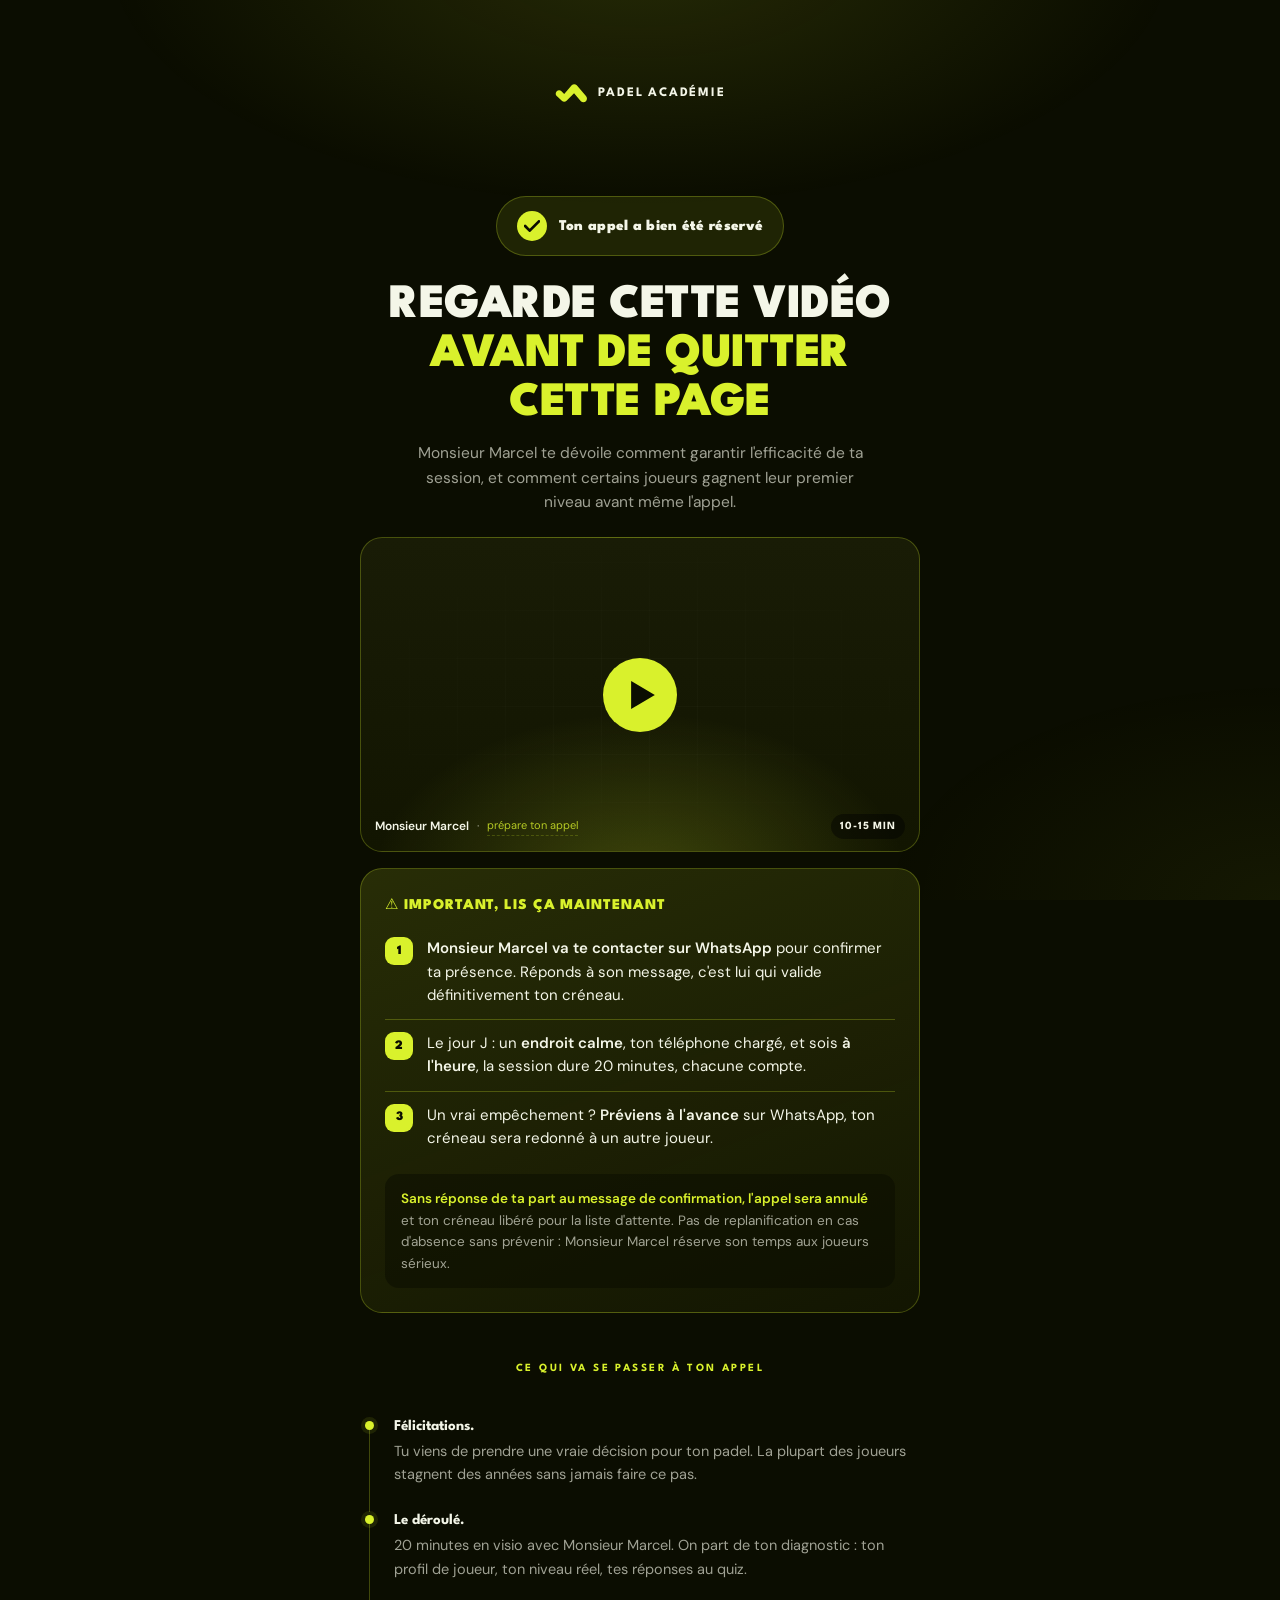
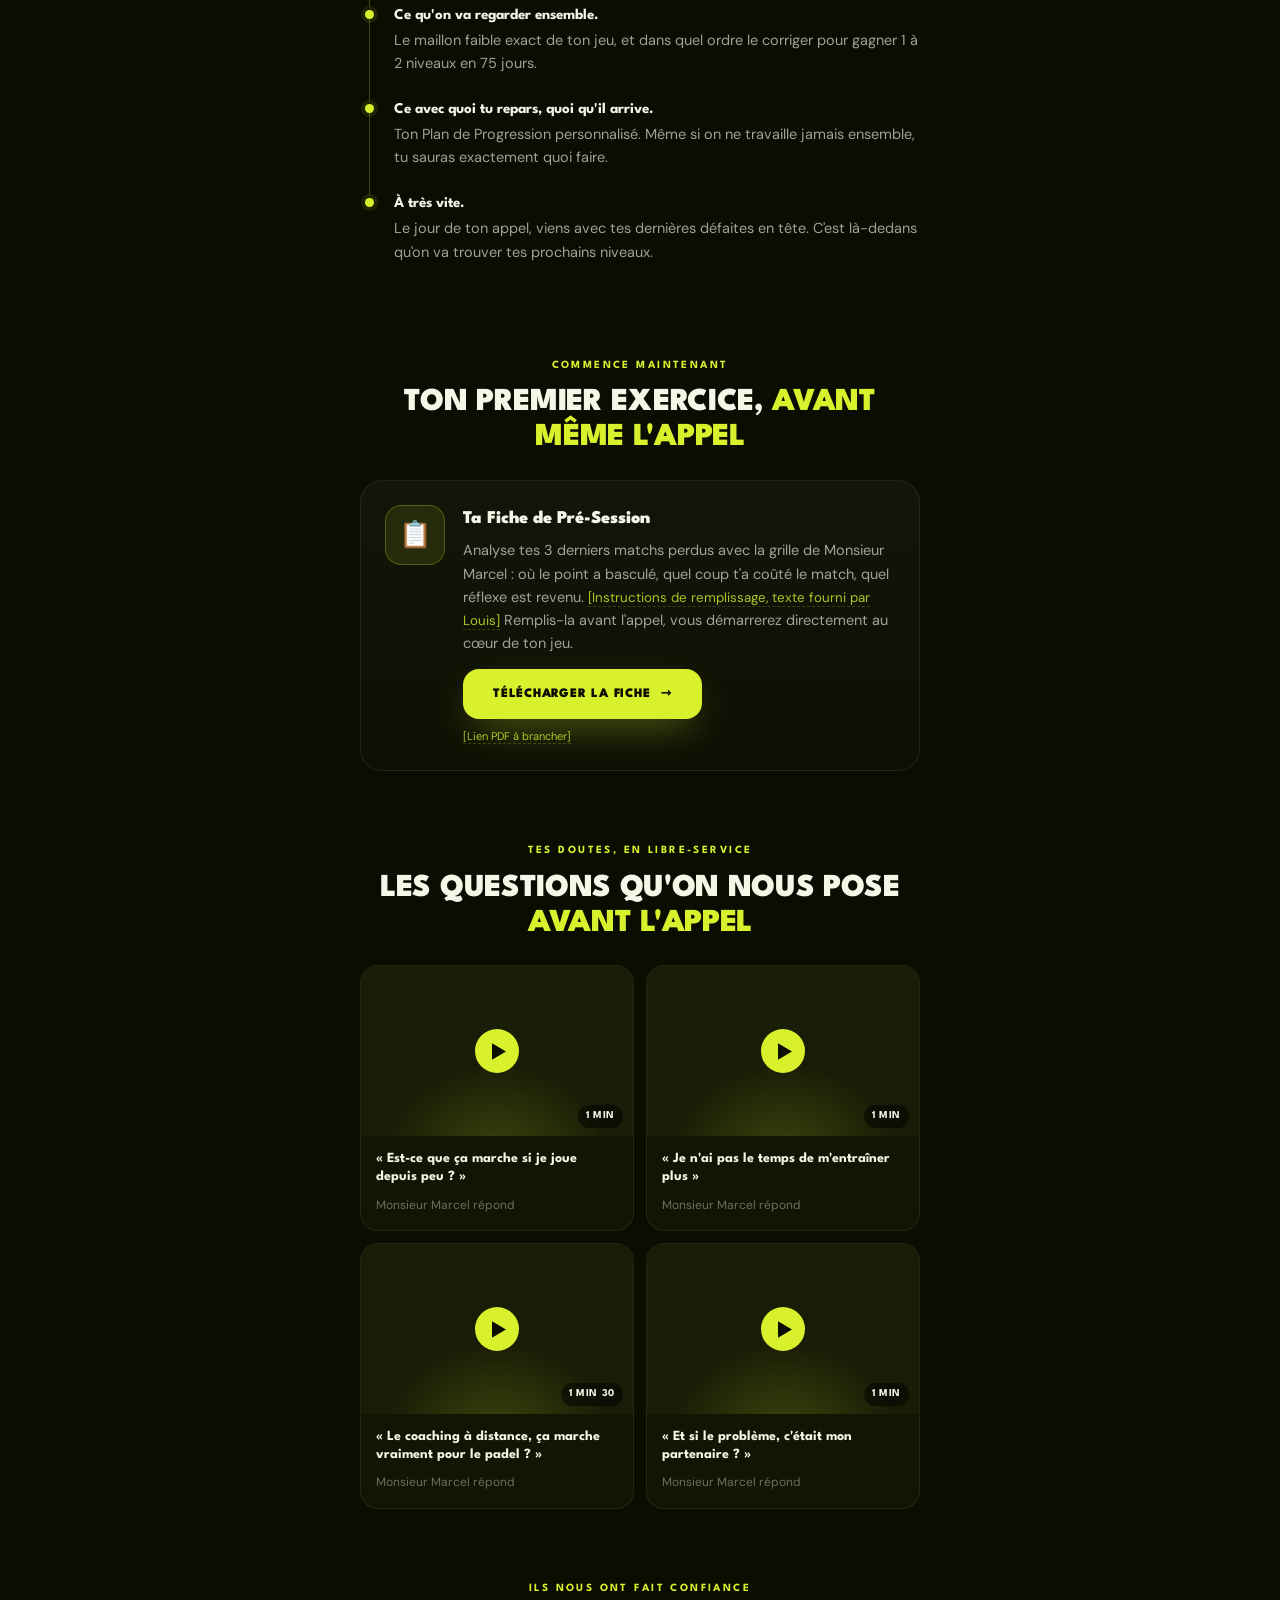
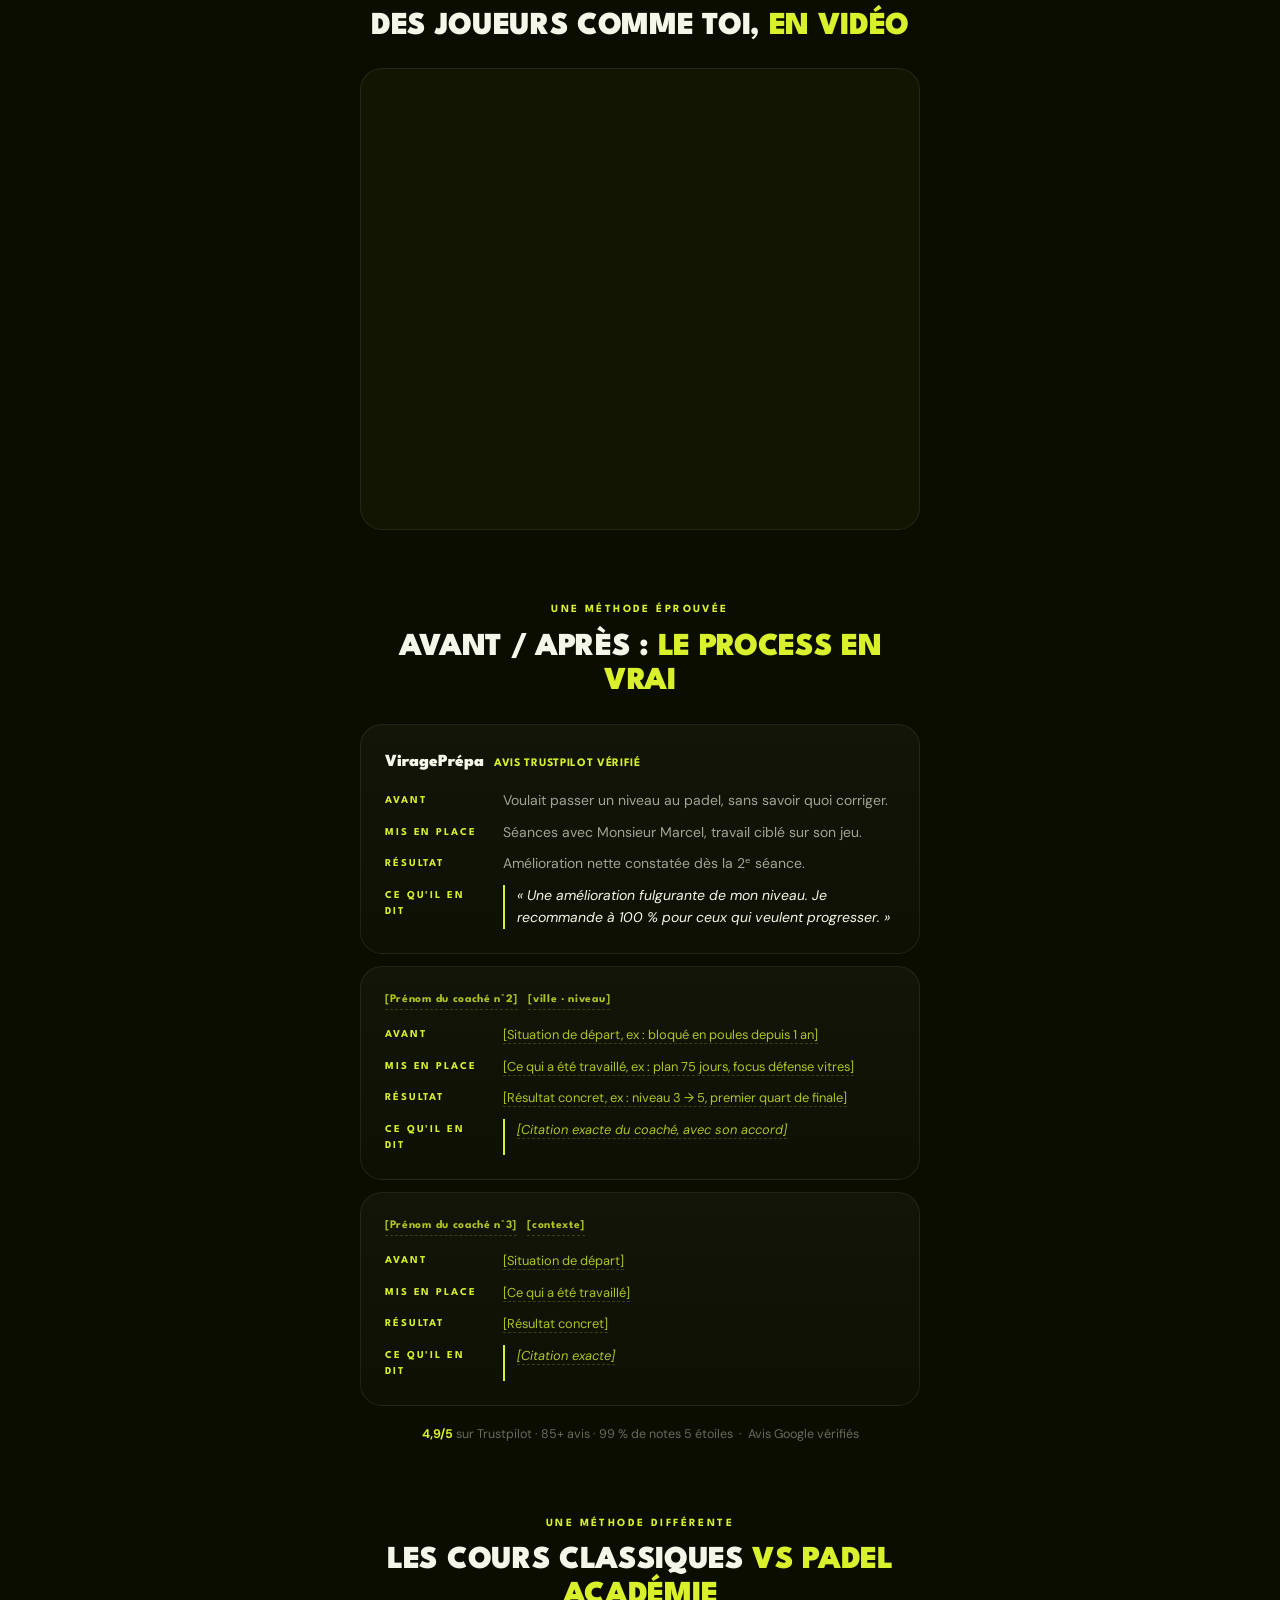
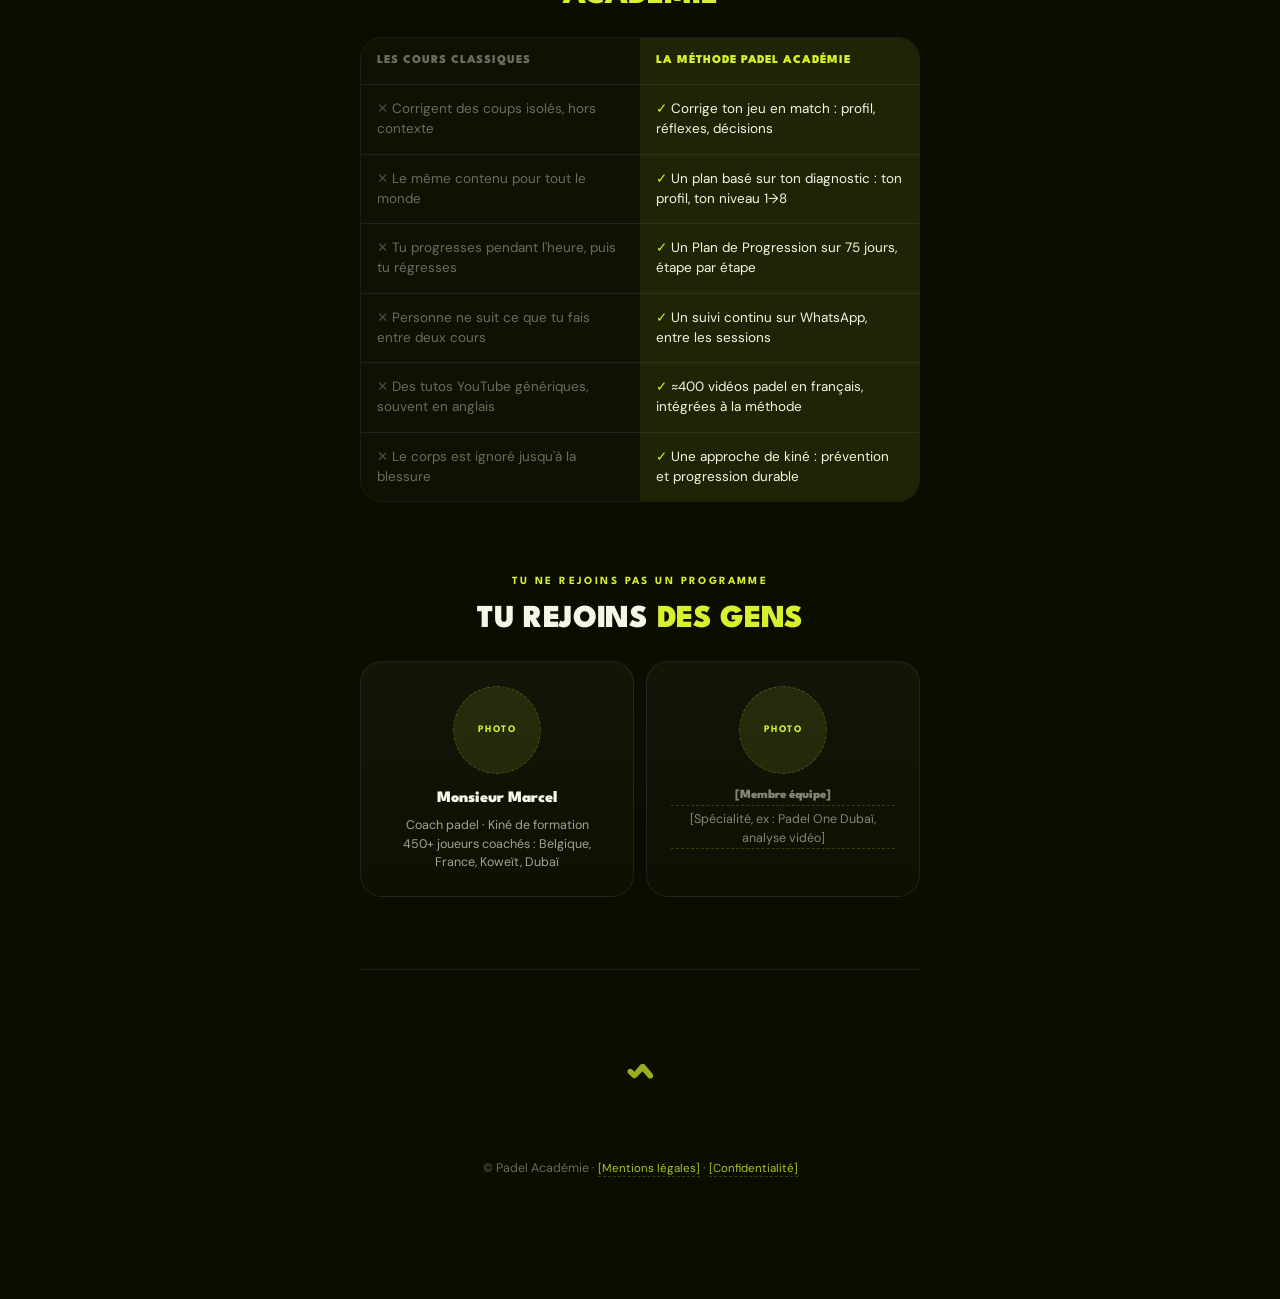
==== merci.html @ d1d7098a "feat(funnel): refonte design du quiz et de la page merci - assets/funnel.css : système de design par" ====
<!DOCTYPE html>
<!-- ⚠️ CHIFFRES À VÉRIFIER AVANT MISE EN LIGNE (retour Louis 29/07) :
     nombre d'avis · note Trustpilot · joueurs coachés (450+) · joueurs transformés (150) · abonnés (10 000) -->
<html lang="fr">
<head>
<meta charset="UTF-8">
<meta name="viewport" content="width=device-width, initial-scale=1.0, viewport-fit=cover">
<title>Ton appel est réservé : Padel Académie</title>
<meta name="robots" content="noindex">
<meta name="theme-color" content="#0B0D01">
<link rel="icon" type="image/png" href="/logo.png">
<link rel="preconnect" href="https://fonts.googleapis.com">
<link rel="preconnect" href="https://fonts.gstatic.com" crossorigin>
<link href="https://fonts.googleapis.com/css2?family=League+Spartan:wght@700;800;900&family=DM+Sans:wght@400;500;600&display=swap" rel="stylesheet">
<link rel="stylesheet" href="/assets/funnel.css">
</head>
<body>
<svg width="0" height="0" style="position:absolute" aria-hidden="true">
  <symbol id="bounce" viewBox="0 0 100 58"><path d="M8 38 C4 34 4 28 8 24 C12 20 18 20 22 24 L30 32 L52 6 C56 2 63 2 67 6 L94 38 C98 42 98 49 94 53 C90 57 83 57 79 53 L59 30 L37 52 C33 56 27 56 23 52 Z" fill="#D9F12C"/></symbol>
  <symbol id="play" viewBox="0 0 22 26"><path d="M0 0 L22 13 L0 26 Z" fill="#0B0D01"/></symbol>
  <symbol id="check" viewBox="0 0 34 26"><path d="M2 13 L12 23 L32 3" stroke="#0B0D01" stroke-width="6" stroke-linecap="round" stroke-linejoin="round" fill="none"/></symbol>
</svg>
<div class="wrap">

<div class="topbar" style="justify-content:center">
  <a class="logo" href="/"><svg><use href="#bounce"/></svg><span>Padel Académie</span></a>
</div>

<!-- ============ BLOC 1 · BADGE DE CONFIRMATION ============ -->
<div class="badge-conf up">
  <div class="rond"><svg width="16" height="12"><use href="#check"/></svg></div>
  <b>Ton appel a bien été réservé</b>
</div>

<!-- ============ BLOC 2 · INSTRUCTION DIRECTIVE ============ -->
<div class="instr up">
  <h1 class="display">Regarde cette vidéo <em>avant de quitter cette page</em></h1>
  <p>Monsieur Marcel te dévoile comment garantir l'efficacité de ta session, et comment certains joueurs gagnent leur premier niveau avant même l'appel.</p>
</div>

<!-- ============ BLOC 3 · VSL N°2 ============
     [Remplacer ce cadre par l'embed de la VSL n°2 (10-15 min).
      La vidéo pré-vend la TRANSFORMATION, jamais l'offre. Zéro prix, zéro module : c'est l'appel qui vend.] -->
<div class="video up" role="button" aria-label="Vidéo de préparation à l'appel">
  <div class="play"><svg width="24" height="28"><use href="#play"/></svg></div>
  <div class="cap"><b>Monsieur Marcel</b> · <span class="ph">prépare ton appel</span><span class="dur">10-15 MIN</span></div>
</div>

<!-- ============ BLOC 5 · CADRE DUR ============ -->
<div class="card lime important">
  <div class="itit">⚠️ Important, lis ça maintenant</div>
  <ol>
    <li><b>Monsieur Marcel va te contacter sur WhatsApp</b> pour confirmer ta présence. Réponds à son message, c'est lui qui valide définitivement ton créneau.</li>
    <li>Le jour J : un <b>endroit calme</b>, ton téléphone chargé, et sois <b>à l'heure</b>, la session dure 20 minutes, chacune compte.</li>
    <li>Un vrai empêchement ? <b>Préviens à l'avance</b> sur WhatsApp, ton créneau sera redonné à un autre joueur.</li>
  </ol>
  <div class="durete"><b>Sans réponse de ta part au message de confirmation, l'appel sera annulé</b> et ton créneau libéré pour la liste d'attente. Pas de replanification en cas d'absence sans prévenir : Monsieur Marcel réserve son temps aux joueurs sérieux.</div>
</div>

<!-- Variante texte de la vidéo, scannable pour les pressés -->
<section style="margin-top:40px">
  <div class="sec-head"><div class="eyebrow">Ce qui va se passer à ton appel</div></div>
  <ul class="timeline">
    <li><b>Félicitations.</b>Tu viens de prendre une vraie décision pour ton padel. La plupart des joueurs stagnent des années sans jamais faire ce pas.</li>
    <li><b>Le déroulé.</b>20 minutes en visio avec Monsieur Marcel. On part de ton diagnostic : ton profil de joueur, ton niveau réel, tes réponses au quiz.</li>
    <li><b>Ce qu'on va regarder ensemble.</b>Le maillon faible exact de ton jeu, et dans quel ordre le corriger pour gagner 1 à 2 niveaux en 75 jours.</li>
    <li><b>Ce avec quoi tu repars, quoi qu'il arrive.</b>Ton Plan de Progression personnalisé. Même si on ne travaille jamais ensemble, tu sauras exactement quoi faire.</li>
    <li><b>À très vite.</b>Le jour de ton appel, viens avec tes dernières défaites en tête. C'est là-dedans qu'on va trouver tes prochains niveaux.</li>
  </ul>
</section>

<!-- ============ BLOC 6a · L'EXERCICE ============ -->
<section>
  <div class="sec-head"><div class="eyebrow">Commence maintenant</div><h2 class="display">Ton premier exercice, <em>avant même l'appel</em></h2></div>
  <div class="card exo">
    <div class="picto">📋</div>
    <div>
      <b>Ta Fiche de Pré-Session</b>
      <p>Analyse tes 3 derniers matchs perdus avec la grille de Monsieur Marcel : où le point a basculé, quel coup t'a coûté le match, quel réflexe est revenu. <span class="ph">[Instructions de remplissage, texte fourni par Louis]</span> Remplis-la avant l'appel, vous démarrerez directement au cœur de ton jeu.</p>
      <a class="btn" style="min-height:50px;font-size:13px" href="#" onclick="return false">Télécharger la fiche <span class="arr">→</span></a>
      <div style="margin-top:8px;font-size:12px"><span class="ph">[Lien PDF à brancher]</span></div>
    </div>
  </div>
</section>

<!-- ============ BLOC 6b · FAQ VIDÉOS ============ -->
<section>
  <div class="sec-head"><div class="eyebrow">Tes doutes, en libre-service</div><h2 class="display">Les questions qu'on nous pose <em>avant l'appel</em></h2></div>
  <div class="faq">
    <!-- [Chaque carte = une vidéo de 60-90 s. Brancher les embeds une par une.] -->
    <div class="faqv"><div class="fv"><div class="mini"><svg width="14" height="17"><use href="#play"/></svg></div><span class="dur">1 MIN</span></div><div class="ft"><b>« Est-ce que ça marche si je joue depuis peu ? »</b><span>Monsieur Marcel répond</span></div></div>
    <div class="faqv"><div class="fv"><div class="mini"><svg width="14" height="17"><use href="#play"/></svg></div><span class="dur">1 MIN</span></div><div class="ft"><b>« Je n'ai pas le temps de m'entraîner plus »</b><span>Monsieur Marcel répond</span></div></div>
    <div class="faqv"><div class="fv"><div class="mini"><svg width="14" height="17"><use href="#play"/></svg></div><span class="dur">1 MIN 30</span></div><div class="ft"><b>« Le coaching à distance, ça marche vraiment pour le padel ? »</b><span>Monsieur Marcel répond</span></div></div>
    <div class="faqv"><div class="fv"><div class="mini"><svg width="14" height="17"><use href="#play"/></svg></div><span class="dur">1 MIN</span></div><div class="ft"><b>« Et si le problème, c'était mon partenaire ? »</b><span>Monsieur Marcel répond</span></div></div>
  </div>
</section>

<!-- ============ BLOC 4 · PREUVE ============ -->
<section>
  <div class="sec-head"><div class="eyebrow">Ils nous ont fait confiance</div><h2 class="display">Des joueurs comme toi, <em>en vidéo</em></h2></div>
  <!-- Widget Senja « Vidéos uniquement » à coller à la place de l'iframe pour un rendu propre. -->
  <div class="senja" style="margin-top:0"><iframe src="https://senja.io/p/padel/eNr041E?hideNavigation=on&embed=on" title="Témoignages vidéo Padel Académie" loading="lazy" allow="autoplay; fullscreen"></iframe></div>
</section>

<section>
  <div class="sec-head"><div class="eyebrow">Une méthode éprouvée</div><h2 class="display">Avant / après : <em>le process en vrai</em></h2></div>
  <div class="card cas">
    <div class="cnom">ViragePrépa <span>AVIS TRUSTPILOT VÉRIFIÉ</span></div>
    <dl>
      <dt>Avant</dt><dd>Voulait passer un niveau au padel, sans savoir quoi corriger.</dd>
      <dt>Mis en place</dt><dd>Séances avec Monsieur Marcel, travail ciblé sur son jeu.</dd>
      <dt>Résultat</dt><dd>Amélioration nette constatée dès la 2ᵉ séance.</dd>
      <dt>Ce qu'il en dit</dt><dd class="verb">« Une amélioration fulgurante de mon niveau. Je recommande à 100 % pour ceux qui veulent progresser. »</dd>
    </dl>
  </div>
  <!-- [Études de cas à compléter avec de VRAIS coachés (accord requis), résultat concret et vérifiable] -->
  <div class="card cas">
    <div class="cnom"><span class="ph">[Prénom du coaché n°2]</span> <span class="ph">[ville · niveau]</span></div>
    <dl>
      <dt>Avant</dt><dd><span class="ph">[Situation de départ, ex : bloqué en poules depuis 1 an]</span></dd>
      <dt>Mis en place</dt><dd><span class="ph">[Ce qui a été travaillé, ex : plan 75 jours, focus défense vitres]</span></dd>
      <dt>Résultat</dt><dd><span class="ph">[Résultat concret, ex : niveau 3 → 5, premier quart de finale]</span></dd>
      <dt>Ce qu'il en dit</dt><dd class="verb"><span class="ph">[Citation exacte du coaché, avec son accord]</span></dd>
    </dl>
  </div>
  <div class="card cas">
    <div class="cnom"><span class="ph">[Prénom du coaché n°3]</span> <span class="ph">[contexte]</span></div>
    <dl>
      <dt>Avant</dt><dd><span class="ph">[Situation de départ]</span></dd>
      <dt>Mis en place</dt><dd><span class="ph">[Ce qui a été travaillé]</span></dd>
      <dt>Résultat</dt><dd><span class="ph">[Résultat concret]</span></dd>
      <dt>Ce qu'il en dit</dt><dd class="verb"><span class="ph">[Citation exacte]</span></dd>
    </dl>
  </div>
  <div class="note-globale" style="margin-top:18px"><b>4,9/5</b> sur Trustpilot · 85+ avis · 99 % de notes 5 étoiles &nbsp;·&nbsp; Avis Google vérifiés</div>
</section>

<section>
  <div class="sec-head"><div class="eyebrow">Une méthode différente</div><h2 class="display">Les cours classiques <em>vs Padel Académie</em></h2></div>
  <div class="comp">
    <div class="ligne tete"><div class="a">Les cours classiques</div><div class="b">La méthode Padel Académie</div></div>
    <div class="ligne"><div class="a">Corrigent des coups isolés, hors contexte</div><div class="b">Corrige ton jeu en match : profil, réflexes, décisions</div></div>
    <div class="ligne"><div class="a">Le même contenu pour tout le monde</div><div class="b">Un plan basé sur ton diagnostic : ton profil, ton niveau 1→8</div></div>
    <div class="ligne"><div class="a">Tu progresses pendant l'heure, puis tu régresses</div><div class="b">Un Plan de Progression sur 75 jours, étape par étape</div></div>
    <div class="ligne"><div class="a">Personne ne suit ce que tu fais entre deux cours</div><div class="b">Un suivi continu sur WhatsApp, entre les sessions</div></div>
    <div class="ligne"><div class="a">Des tutos YouTube génériques, souvent en anglais</div><div class="b">≈400 vidéos padel en français, intégrées à la méthode</div></div>
    <div class="ligne"><div class="a">Le corps est ignoré jusqu'à la blessure</div><div class="b">Une approche de kiné : prévention et progression durable</div></div>
  </div>
</section>

<section>
  <div class="sec-head"><div class="eyebrow">Tu ne rejoins pas un programme</div><h2 class="display">Tu rejoins <em>des gens</em></h2></div>
  <div class="equipe">
    <div class="card membre"><div class="photo"><div class="slot">Photo</div></div><b>Monsieur Marcel</b><span>Coach padel · Kiné de formation<br>450+ joueurs coachés : Belgique, France, Koweït, Dubaï</span></div>
    <div class="card membre"><div class="photo"><div class="slot">Photo</div></div><b><span class="ph">[Membre équipe]</span></b><span><span class="ph">[Spécialité, ex : Padel One Dubaï, analyse vidéo]</span></span></div>
  </div>
</section>

<footer>
  <svg style="width:28px;opacity:.7"><use href="#bounce"/></svg>
  <div>© Padel Académie · <span class="ph">[Mentions légales]</span> · <span class="ph">[Confidentialité]</span></div>
</footer>

</div>
<script>if(window.fbq)fbq('track','Schedule',{content_name:'appel-plan-progression'});</script>
</body>
</html>
---- assets/funnel.css ----
/* Padel Académie · funnel v7 · design system partagé (index + merci) */
:root{
  --ink:#0B0D01;--s1:#121501;--s2:#191C06;--s3:#23270B;
  --lime:#D9F12C;--lime2:#AFF12C;--lime-soft:rgba(217,241,44,.10);--lime-line:rgba(217,241,44,.26);
  --txt:#F4F6E8;--muted:rgba(244,246,232,.64);--faint:rgba(244,246,232,.40);--line:rgba(255,255,255,.08);
  --danger:#FF8A8A;
  --display:'League Spartan',system-ui,sans-serif;--body:'DM Sans',system-ui,sans-serif;
  --r:22px;--r-sm:14px;--wrap:600px;--gutter:20px;
  --shadow-lime:0 14px 40px -12px rgba(217,241,44,.45);
}
*{margin:0;padding:0;box-sizing:border-box}
html{scroll-behavior:smooth;-webkit-text-size-adjust:100%}
body{background:var(--ink);color:var(--txt);font-family:var(--body);font-size:16px;line-height:1.6;min-height:100vh;overflow-x:hidden;-webkit-font-smoothing:antialiased}
body::before{content:'';position:fixed;inset:0;z-index:0;pointer-events:none;
  background:radial-gradient(60% 40% at 50% -5%,rgba(217,241,44,.13) 0%,transparent 70%),
             radial-gradient(45% 35% at 100% 100%,rgba(217,241,44,.05) 0%,transparent 70%)}
img,svg{display:block;max-width:100%}
button{font:inherit;color:inherit;background:none;border:0;cursor:pointer}
a{color:inherit}
b,strong{font-weight:600}
.wrap{position:relative;z-index:1;max-width:var(--wrap);margin:0 auto;padding:0 var(--gutter) 120px}
.hidden{display:none!important}

/* ---------- typographie ---------- */
.display{font-family:var(--display);font-weight:900;text-transform:uppercase;line-height:1.02;letter-spacing:-.01em}
.display em{font-style:normal;color:var(--lime)}
h1.display{font-size:clamp(30px,8vw,48px)}
h2.display{font-size:clamp(24px,6vw,32px);line-height:1.08}
.eyebrow{display:inline-flex;align-items:center;gap:8px;font-family:var(--display);font-weight:700;font-size:11px;letter-spacing:.22em;text-transform:uppercase;color:var(--lime)}
.eyebrow::before{content:'';width:18px;height:2px;background:var(--lime);border-radius:2px}
.lead{color:var(--muted);font-size:17px;line-height:1.6}
.lead b{color:var(--txt)}
.center{text-align:center}
.center .eyebrow::before{display:none}

/* ---------- barre haute ---------- */
.topbar{display:flex;align-items:center;justify-content:space-between;padding:18px 0 6px}
.logo{display:inline-flex;align-items:center;gap:10px;text-decoration:none}
.logo svg{width:34px;height:auto}
.logo span{font-family:var(--display);font-weight:700;font-size:13px;letter-spacing:.14em;text-transform:uppercase}
.trust{display:inline-flex;align-items:center;gap:7px;padding:7px 12px;border:1px solid var(--line);border-radius:999px;font-size:12.5px;color:var(--muted);background:rgba(255,255,255,.03)}
.trust b{color:var(--txt);font-weight:600}
.trust .star{color:var(--lime);font-size:13px}

/* ---------- boutons ---------- */
.btn{display:inline-flex;align-items:center;justify-content:center;gap:10px;min-height:58px;padding:0 30px;border-radius:16px;
  background:var(--lime);color:var(--ink);font-family:var(--display);font-weight:900;font-size:15px;letter-spacing:.06em;text-transform:uppercase;
  text-decoration:none;transition:transform .18s,box-shadow .18s,background .18s;box-shadow:var(--shadow-lime);will-change:transform}
.btn:hover{transform:translateY(-2px);background:var(--lime2)}
.btn:active{transform:scale(.985)}
.btn:disabled{opacity:.55;pointer-events:none}
.btn.full{width:100%}
.btn.ghost{background:transparent;color:var(--txt);border:1px solid rgba(255,255,255,.16);box-shadow:none}
.btn.ghost:hover{border-color:var(--lime-line);background:rgba(255,255,255,.03)}
.btn .arr{transition:transform .18s}
.btn:hover .arr{transform:translateX(3px)}
.micro{margin-top:12px;font-size:12.5px;color:var(--faint);display:flex;justify-content:center;gap:14px;flex-wrap:wrap}
.micro span{display:inline-flex;align-items:center;gap:5px}
.micro span::before{content:'';width:4px;height:4px;border-radius:50%;background:var(--lime);opacity:.8}

/* ---------- cartes & sections ---------- */
.card{background:linear-gradient(180deg,rgba(255,255,255,.035),rgba(255,255,255,.015));border:1px solid var(--line);border-radius:var(--r);padding:24px}
.card.lime{background:linear-gradient(160deg,rgba(217,241,44,.14),rgba(217,241,44,.04));border-color:var(--lime-line)}
section{margin-top:64px}
.sec-head{text-align:center;margin-bottom:24px}
.sec-head .eyebrow{margin-bottom:12px}
.sec-head .eyebrow::before{display:none}
.sec-head p{color:var(--muted);margin-top:10px;font-size:15px}

/* ---------- média (vidéo) ---------- */
.video{position:relative;aspect-ratio:16/9;border-radius:var(--r);overflow:hidden;border:1px solid var(--lime-line);cursor:pointer;
  background:radial-gradient(80% 90% at 50% 110%,rgba(217,241,44,.22),transparent 60%),linear-gradient(180deg,var(--s2),var(--s1))}
.video::after{content:'';position:absolute;inset:0;background:repeating-linear-gradient(90deg,rgba(255,255,255,.025) 0 1px,transparent 1px 48px),repeating-linear-gradient(0deg,rgba(255,255,255,.025) 0 1px,transparent 1px 48px);pointer-events:none;mask-image:radial-gradient(60% 60% at 50% 50%,#000,transparent)}
.video .play{position:absolute;left:50%;top:50%;transform:translate(-50%,-50%);width:74px;height:74px;border-radius:50%;background:var(--lime);display:flex;align-items:center;justify-content:center;box-shadow:0 0 0 0 rgba(217,241,44,.45);animation:pulse 2.2s ease-out infinite;z-index:1}
.video .play svg{margin-left:5px}
.video:hover .play{background:var(--lime2)}
@keyframes pulse{0%{box-shadow:0 0 0 0 rgba(217,241,44,.45)}100%{box-shadow:0 0 0 22px rgba(217,241,44,0)}}
.video .cap{position:absolute;left:14px;right:14px;bottom:12px;display:flex;align-items:center;gap:8px;font-size:12px;color:var(--muted);z-index:1}
.video .cap b{color:var(--txt);font-weight:600}
.video .dur{margin-left:auto;padding:4px 9px;border-radius:999px;background:rgba(0,0,0,.45);font-family:var(--display);font-weight:700;font-size:11px;letter-spacing:.08em;color:var(--txt)}

/* ---------- placeholders (contenus à fournir) ---------- */
.ph{color:var(--lime);opacity:.8;border-bottom:1px dashed var(--lime-line);font-size:.92em}
.slot{border:1px dashed var(--lime-line);background:var(--lime-soft);color:var(--lime);font-family:var(--display);font-weight:700;font-size:10px;letter-spacing:.14em;text-transform:uppercase;display:flex;align-items:center;justify-content:center;text-align:center;line-height:1.4;padding:8px}

/* ---------- preuve ---------- */
.avatars{display:flex;align-items:center;justify-content:center;gap:12px;margin-top:22px}
.avatars .stack{display:flex}
.avatars .stack i{width:34px;height:34px;border-radius:50%;border:2px solid var(--ink);margin-left:-9px;background:linear-gradient(135deg,var(--s3),var(--s2));display:flex;align-items:center;justify-content:center;color:var(--lime);font-style:normal}
.avatars .stack i svg{width:16px;height:16px}
.avatars .stack i:first-child{margin-left:0}
.avatars p{font-size:13px;color:var(--muted)}
.avatars p b{color:var(--txt);font-weight:600}
.chips{display:flex;flex-wrap:wrap;justify-content:center;gap:8px}
.chip{display:inline-flex;align-items:center;gap:7px;padding:9px 14px;border-radius:999px;border:1px solid var(--line);background:rgba(255,255,255,.03);font-size:13.5px;color:var(--txt)}
.chip::before{content:'✓';color:var(--lime);font-weight:900;font-size:12px}
.chip.link{text-decoration:none;font-family:var(--display);font-weight:700;letter-spacing:.04em;font-size:12.5px;transition:border-color .18s}
.chip.link::before{content:'★';font-size:12px}
.chip.link:hover{border-color:var(--lime-line)}

/* ---------- barre CTA collante (mobile) ---------- */
.sticky{position:fixed;left:0;right:0;bottom:0;z-index:50;padding:12px var(--gutter) calc(12px + env(safe-area-inset-bottom));
  background:linear-gradient(180deg,rgba(11,13,1,0),rgba(11,13,1,.92) 30%);transform:translateY(110%);transition:transform .3s}
.sticky.on{transform:none}
.sticky .btn{width:100%;min-height:54px;font-size:14px}
@media(min-width:700px){.sticky{display:none}}

/* ---------- footer ---------- */
footer{margin-top:72px;padding-top:26px;border-top:1px solid var(--line);display:flex;flex-direction:column;align-items:center;gap:12px;text-align:center;color:var(--faint);font-size:12.5px}
footer a{color:var(--faint)}

/* ---------- animations ---------- */
@keyframes up{from{opacity:0;transform:translateY(14px)}to{opacity:1;transform:none}}
.up{animation:up .5s cubic-bezier(.2,.7,.2,1) both}
@media(prefers-reduced-motion:reduce){*{animation:none!important;transition:none!important}}

/* =========================================================
   QUIZ
   ========================================================= */
.qhead{display:flex;align-items:center;justify-content:space-between;gap:12px;padding:18px 0 22px;position:sticky;top:0;z-index:5;background:linear-gradient(180deg,var(--ink) 75%,rgba(11,13,1,0))}
.qback{width:40px;height:40px;border-radius:12px;border:1px solid var(--line);display:flex;align-items:center;justify-content:center;color:var(--muted);transition:border-color .18s,color .18s}
.qback:hover{border-color:var(--lime-line);color:var(--txt)}
.qback:disabled{opacity:.25;pointer-events:none}
.qprog{flex:1}
.qprog .meta{display:flex;justify-content:space-between;align-items:baseline;margin-bottom:8px}
.qprog .lbl{font-family:var(--display);font-weight:700;font-size:11px;letter-spacing:.18em;text-transform:uppercase;color:var(--muted)}
.qprog .num{font-family:var(--display);font-weight:900;font-size:12px;color:var(--lime)}
.qprog .bar{height:4px;background:rgba(255,255,255,.08);border-radius:4px;overflow:hidden}
.qprog .fill{height:100%;background:linear-gradient(90deg,var(--lime2),var(--lime));border-radius:4px;transition:width .45s cubic-bezier(.4,0,.2,1)}
.qcard{animation:up .38s cubic-bezier(.2,.7,.2,1) both}
.sdiv{display:flex;align-items:center;gap:12px;margin:6px 0 20px}
.sdiv span{font-family:var(--display);font-weight:700;font-size:10.5px;color:var(--lime);letter-spacing:.22em;text-transform:uppercase;white-space:nowrap}
.sdiv::before,.sdiv::after{content:'';flex:1;height:1px;background:var(--lime-line)}
.qcat{display:inline-block;font-family:var(--display);font-weight:700;font-size:10.5px;color:var(--lime);letter-spacing:.2em;text-transform:uppercase;padding:6px 12px;border:1px solid var(--lime-line);border-radius:999px;margin-bottom:18px;background:var(--lime-soft)}
.qtxt{font-family:var(--display);font-weight:700;font-size:clamp(22px,5.6vw,27px);line-height:1.22;margin-bottom:22px;letter-spacing:-.005em}
.opts{display:flex;flex-direction:column;gap:10px}
.opt{display:flex;align-items:center;gap:14px;padding:16px 18px;min-height:64px;background:var(--s1);border:1px solid var(--line);border-radius:16px;cursor:pointer;transition:border-color .16s,background .16s,transform .16s;text-align:left;width:100%;position:relative}
.opt:hover{border-color:var(--lime-line);background:var(--s2)}
.opt:active{transform:scale(.99)}
.opt.sel{border-color:var(--lime);background:var(--s2);box-shadow:0 0 0 1px var(--lime) inset}
.opt .ol{width:32px;height:32px;flex-shrink:0;border:1px solid rgba(255,255,255,.14);border-radius:10px;display:flex;align-items:center;justify-content:center;font-family:var(--display);font-weight:700;font-size:12px;color:var(--muted);transition:all .16s}
.opt.sel .ol{background:var(--lime);border-color:var(--lime);color:var(--ink)}
.opt .otxt{font-size:15.5px;line-height:1.45}
.opt.solo{justify-content:center;background:var(--lime);color:var(--ink);border-color:var(--lime);font-family:var(--display);font-weight:900;text-transform:uppercase;letter-spacing:.06em;font-size:15px;min-height:60px;box-shadow:var(--shadow-lime)}
.opt.solo .otxt{font-size:inherit;text-align:center}
.opt.solo:hover{background:var(--lime2)}
.btnn{margin-top:22px;opacity:0;visibility:hidden;pointer-events:none;transform:translateY(6px);transition:opacity .25s,transform .25s,visibility 0s .25s}
.btnn.vis{opacity:1;visibility:visible;pointer-events:all;transform:none;transition:opacity .25s,transform .25s}
/* déclaration */
.stmt{padding:28px 26px;border-radius:var(--r);background:linear-gradient(160deg,rgba(217,241,44,.12),rgba(217,241,44,.03));border:1px solid var(--lime-line);margin-bottom:14px}
.stmt p{font-family:var(--display);font-weight:800;font-size:clamp(22px,5.8vw,28px);line-height:1.18;letter-spacing:-.005em}
.stmt .sub{font-family:var(--body);font-weight:400;font-size:15.5px;color:var(--muted);margin-top:14px;line-height:1.6}
.stmt .sub b{color:var(--txt)}
/* échelle */
.ech{display:flex;flex-direction:column;gap:12px}
.ech-item{background:var(--s1);border:1px solid var(--line);border-radius:16px;padding:16px 16px 14px}
.ech-item.ok{border-color:var(--lime-line)}
.ech-item p{font-size:15px;line-height:1.45;margin-bottom:12px}
.ech-notes{display:grid;grid-template-columns:repeat(5,1fr);gap:6px}
.note{height:44px;background:rgba(255,255,255,.04);border:1px solid var(--line);border-radius:11px;font-family:var(--display);font-weight:700;font-size:15px;color:var(--muted);transition:all .14s}
.note:hover{border-color:var(--lime-line);color:var(--txt)}
.note.choisi{background:var(--lime);color:var(--ink);border-color:var(--lime)}
.ech-legende{display:flex;justify-content:space-between;font-size:11.5px;color:var(--faint);margin:-8px 2px 14px;text-transform:uppercase;letter-spacing:.08em;font-family:var(--display);font-weight:700}
/* preuves dans le quiz */
.preuve{background:var(--s1);border:1px solid var(--line);border-radius:16px;padding:16px 18px;margin-top:10px}
.preuve .stars{color:var(--lime);font-size:13px;letter-spacing:2px;margin-bottom:6px}
.preuve p{font-size:14.5px;color:var(--txt);line-height:1.55}
.preuve .pa{font-size:12px;color:var(--faint);margin-top:8px}

/* =========================================================
   OPTIN & CONFIRMATION
   ========================================================= */
.optin{max-width:460px;margin:0 auto;padding-top:20px}
.optin .qcat{display:inline-block}
.optin h2{margin:6px 0 10px}
.optin .lead{font-size:15.5px;margin-bottom:26px}
.field{margin-bottom:12px}
.field label{display:block;font-family:var(--display);font-weight:700;font-size:10.5px;letter-spacing:.2em;text-transform:uppercase;color:var(--muted);margin-bottom:7px}
.field .in{position:relative}
.field .in svg{position:absolute;left:16px;top:50%;transform:translateY(-50%);color:var(--faint)}
.field input{width:100%;height:56px;background:var(--s1);border:1px solid var(--line);border-radius:14px;padding:0 16px 0 46px;color:var(--txt);font-family:var(--body);font-size:16px;transition:border-color .16s,background .16s}
.field input::placeholder{color:var(--faint)}
.field input:focus{outline:none;border-color:var(--lime);background:var(--s2)}
.field input:focus + svg,.field .in:focus-within svg{color:var(--lime)}
.consent{display:flex;gap:11px;align-items:flex-start;font-size:12.5px;color:var(--muted);line-height:1.5;margin:16px 0 18px;cursor:pointer}
.consent input{margin-top:2px;accent-color:var(--lime);width:18px;height:18px;flex-shrink:0}
.oerr{display:none;color:var(--danger);font-size:13.5px;margin-bottom:12px;text-align:center}
.lock{display:flex;align-items:center;justify-content:center;gap:7px;margin-top:14px;font-size:12px;color:var(--faint)}
.confirm{max-width:460px;margin:0 auto;text-align:center;padding-top:28px}
.confirm .ok{width:84px;height:84px;border-radius:50%;background:var(--lime);margin:0 auto 22px;display:flex;align-items:center;justify-content:center;box-shadow:var(--shadow-lime);animation:pop .5s cubic-bezier(.2,.8,.2,1.2) both}
@keyframes pop{from{transform:scale(.6);opacity:0}to{transform:scale(1);opacity:1}}
.confirm .lead{margin-top:12px}
.next{margin-top:26px;text-align:left}
.next li{display:flex;gap:14px;align-items:flex-start;padding:14px 0;border-top:1px solid var(--line);font-size:14.5px;line-height:1.5;color:var(--muted)}
.next li:last-child{border-bottom:1px solid var(--line)}
.next li b{color:var(--txt);display:block;font-weight:600}
.next li .n{width:28px;height:28px;flex-shrink:0;border-radius:9px;background:var(--lime);color:var(--ink);font-family:var(--display);font-weight:900;font-size:12px;display:flex;align-items:center;justify-content:center;margin-top:1px}

/* =========================================================
   LANDING
   ========================================================= */
.hero{text-align:center;padding-top:26px}
.hero .eyebrow{justify-content:center;margin-bottom:18px;padding:7px 14px;border:1px solid var(--lime-line);border-radius:999px;background:var(--lime-soft)}
.hero .eyebrow::before{display:none}
.hero h1{margin-bottom:14px}
.hero .memesi{font-family:var(--display);font-weight:700;font-size:17px;color:var(--muted);margin-bottom:26px}
.hero .memesi em{color:var(--txt);font-style:normal}
.hero .video{max-width:520px;margin:0 auto 22px}
.hero .lead{max-width:480px;margin:0 auto 20px;font-size:16px}
.hero .chips{margin-bottom:26px}
.steps{display:grid;grid-template-columns:repeat(3,1fr);gap:10px}
.step{background:var(--s1);border:1px solid var(--line);border-radius:18px;padding:18px 14px;text-align:center}
.step .n{width:34px;height:34px;margin:0 auto 10px;border-radius:11px;background:var(--lime-soft);border:1px solid var(--lime-line);color:var(--lime);font-family:var(--display);font-weight:900;font-size:13px;display:flex;align-items:center;justify-content:center}
.step b{display:block;font-family:var(--display);font-weight:700;font-size:14px;line-height:1.25;margin-bottom:5px}
.step span{font-size:12.5px;color:var(--muted);line-height:1.45}
.bio{display:flex;gap:20px;align-items:flex-start}
.bio .photo{flex:0 0 108px;width:108px;height:108px;border-radius:18px;overflow:hidden}
.bio .photo .slot{width:100%;height:100%;border-radius:18px}
.bio h3{font-family:var(--display);font-weight:900;font-size:22px;line-height:1.1;margin-bottom:4px}
.bio .role{font-family:var(--display);font-weight:700;font-size:12px;letter-spacing:.06em;color:var(--lime);margin-bottom:12px}
.bio p{font-size:14.5px;color:var(--muted);line-height:1.65}
.stats{display:grid;grid-template-columns:repeat(2,1fr);gap:10px;margin-top:12px}
.stat{background:var(--s1);border:1px solid var(--line);border-radius:16px;padding:18px 14px;text-align:center}
.stat .n{font-family:var(--display);font-weight:900;font-size:30px;color:var(--lime);line-height:1;margin-bottom:6px}
.stat .l{font-size:12.5px;color:var(--muted);line-height:1.4}
.plan{display:flex;flex-direction:column;gap:10px}
.pl{display:flex;gap:16px;align-items:flex-start;background:var(--s1);border:1px solid var(--line);border-radius:18px;padding:18px}
.pl .n{width:34px;height:34px;flex-shrink:0;border-radius:11px;background:var(--lime);color:var(--ink);font-family:var(--display);font-weight:900;font-size:13px;display:flex;align-items:center;justify-content:center}
.pl b{display:block;font-family:var(--display);font-weight:700;font-size:16px;line-height:1.25;margin-bottom:4px}
.pl span{font-size:14px;color:var(--muted);line-height:1.55}
.senja{border-radius:var(--r);overflow:hidden;border:1px solid var(--line);background:var(--s1);margin:20px 0 16px}
.senja iframe{display:block;width:100%;height:460px;border:0;background:transparent}
.marquee{overflow:hidden;position:relative;margin-bottom:12px;-webkit-mask-image:linear-gradient(90deg,transparent,#000 8%,#000 92%,transparent);mask-image:linear-gradient(90deg,transparent,#000 8%,#000 92%,transparent)}
.piste{display:flex;gap:12px;width:max-content;animation:defile 40s linear infinite}
.marquee:hover .piste{animation-play-state:paused}
@keyframes defile{from{transform:translateX(0)}to{transform:translateX(-50%)}}
.rv{flex:0 0 290px;background:var(--s1);border:1px solid var(--line);border-radius:18px;padding:18px;display:flex;flex-direction:column;gap:10px}
.rv .stars{color:var(--lime);font-size:13px;letter-spacing:2px}
.rv p{font-size:13.5px;color:var(--txt);line-height:1.6;flex:1}
.rv .a{font-size:12px;color:var(--faint)}
.note-globale{text-align:center;font-size:12.5px;color:var(--faint)}
.note-globale b{color:var(--lime);font-weight:700}
.slbl{font-family:var(--display);font-weight:700;font-size:10.5px;color:var(--muted);letter-spacing:.2em;text-transform:uppercase;text-align:center;margin:28px 0 12px}
.names{display:flex;flex-wrap:wrap;justify-content:center;gap:6px}
.nm{padding:6px 12px;background:var(--s1);border:1px solid var(--line);border-radius:999px;font-size:12.5px;color:var(--muted)}
.nm b{color:var(--lime);font-weight:600;margin-left:5px;font-size:11px}
.final{text-align:center;margin-top:72px;padding:36px 24px;border-radius:var(--r);background:linear-gradient(160deg,rgba(217,241,44,.14),rgba(217,241,44,.03));border:1px solid var(--lime-line)}
.final h2{margin-bottom:20px}

/* =========================================================
   MERCI
   ========================================================= */
.badge-conf{display:flex;align-items:center;justify-content:center;gap:12px;padding:14px 20px;border-radius:999px;background:var(--lime-soft);border:1px solid var(--lime-line);margin:22px auto 26px;width:max-content;max-width:100%}
.badge-conf .rond{width:30px;height:30px;border-radius:50%;background:var(--lime);display:flex;align-items:center;justify-content:center;flex-shrink:0}
.badge-conf b{font-family:var(--display);font-weight:900;font-size:15px;letter-spacing:.02em}
.instr{text-align:center;margin-bottom:22px}
.instr h1{margin-bottom:12px}
.instr p{color:var(--muted);font-size:15.5px;max-width:460px;margin:0 auto}
.important{margin-top:16px}
.important .itit{display:flex;align-items:center;gap:10px;font-family:var(--display);font-weight:900;font-size:15px;letter-spacing:.06em;text-transform:uppercase;color:var(--lime);margin-bottom:8px}
.important ol{list-style:none;counter-reset:imp}
.important li{counter-increment:imp;position:relative;padding:12px 0 12px 42px;border-bottom:1px solid var(--lime-line);font-size:15px;line-height:1.55}
.important li:last-child{border-bottom:0}
.important li b{color:var(--txt)}
.important li::before{content:counter(imp);position:absolute;left:0;top:12px;width:28px;height:28px;border-radius:9px;background:var(--lime);color:var(--ink);font-family:var(--display);font-weight:900;font-size:13px;display:flex;align-items:center;justify-content:center}
.important .durete{margin-top:12px;padding:14px 16px;background:rgba(11,13,1,.55);border-radius:14px;font-size:13.5px;line-height:1.6;color:var(--muted)}
.important .durete b{color:var(--lime)}
.timeline{list-style:none;margin-top:18px}
.timeline li{position:relative;padding:0 0 22px 34px;font-size:14.5px;line-height:1.6;color:var(--muted)}
.timeline li::before{content:'';position:absolute;left:9px;top:10px;bottom:-4px;width:1px;background:var(--lime-line)}
.timeline li:last-child::before{display:none}
.timeline li::after{content:'';position:absolute;left:5px;top:7px;width:9px;height:9px;border-radius:50%;background:var(--lime);box-shadow:0 0 0 4px var(--lime-soft)}
.timeline li b{color:var(--txt);font-family:var(--display);font-weight:700;font-size:15px;display:block;margin-bottom:2px}
.exo{display:flex;gap:18px;align-items:flex-start}
.exo .picto{flex:0 0 60px;height:60px;border-radius:16px;background:var(--lime-soft);border:1px solid var(--lime-line);display:flex;align-items:center;justify-content:center;font-size:26px}
.exo b{display:block;font-family:var(--display);font-weight:900;font-size:18px;margin-bottom:6px}
.exo p{font-size:14.5px;color:var(--muted);line-height:1.6;margin-bottom:14px}
.faq{display:grid;grid-template-columns:1fr 1fr;gap:12px}
.faqv{background:var(--s1);border:1px solid var(--line);border-radius:18px;overflow:hidden;transition:border-color .18s;cursor:pointer}
.faqv:hover{border-color:var(--lime-line)}
.faqv .fv{aspect-ratio:16/10;background:radial-gradient(70% 90% at 50% 110%,rgba(217,241,44,.18),transparent 60%),var(--s2);display:flex;align-items:center;justify-content:center;position:relative}
.faqv .fv .mini{width:44px;height:44px;border-radius:50%;background:var(--lime);display:flex;align-items:center;justify-content:center}
.faqv .fv .mini svg{margin-left:3px}
.faqv .fv .dur{position:absolute;right:10px;bottom:8px;padding:3px 8px;border-radius:999px;background:rgba(0,0,0,.5);font-family:var(--display);font-weight:700;font-size:10.5px;letter-spacing:.06em}
.faqv .ft{padding:14px 15px}
.faqv .ft b{display:block;font-family:var(--display);font-weight:700;font-size:14px;line-height:1.3;margin-bottom:4px}
.faqv .ft span{font-size:12px;color:var(--faint)}
.cas{margin-bottom:12px}
.cas .cnom{font-family:var(--display);font-weight:900;font-size:17px;margin-bottom:14px;display:flex;align-items:baseline;gap:10px;flex-wrap:wrap}
.cas .cnom span{color:var(--lime);font-size:11.5px;font-weight:700;letter-spacing:.06em}
.cas dl{display:grid;grid-template-columns:104px 1fr;gap:10px 14px;font-size:14px;line-height:1.55}
.cas dt{font-family:var(--display);font-weight:700;font-size:10.5px;letter-spacing:.18em;text-transform:uppercase;color:var(--lime);padding-top:3px}
.cas dd{color:var(--muted)}
.cas dd.verb{color:var(--txt);font-style:italic;border-left:2px solid var(--lime);padding-left:12px}
.comp{border:1px solid var(--line);border-radius:var(--r);overflow:hidden}
.comp .ligne{display:grid;grid-template-columns:1fr 1fr}
.comp .ligne>div{padding:14px 16px;font-size:13.5px;line-height:1.5;border-bottom:1px solid var(--line)}
.comp .ligne:last-child>div{border-bottom:0}
.comp .a{background:rgba(255,255,255,.02);color:var(--faint)}
.comp .b{background:var(--lime-soft);color:var(--txt)}
.comp .tete>div{font-family:var(--display);font-weight:900;font-size:12px;letter-spacing:.08em;text-transform:uppercase}
.comp .tete .b{color:var(--lime)}
.comp .a::before{content:'✕  ';color:rgba(255,255,255,.25)}
.comp .b::before{content:'✓  ';color:var(--lime)}
.comp .tete>div::before{content:''}
.equipe{display:grid;grid-template-columns:1fr 1fr;gap:12px}
.membre{text-align:center}
.membre .photo{width:88px;height:88px;border-radius:50%;margin:0 auto 12px;overflow:hidden}
.membre .photo .slot{width:100%;height:100%;border-radius:50%}
.membre b{display:block;font-family:var(--display);font-weight:900;font-size:16px;margin-bottom:4px}
.membre span{font-size:12.5px;color:var(--muted);line-height:1.5;display:block}

@media(max-width:560px){
  .steps{grid-template-columns:1fr}
  .step{display:flex;align-items:center;gap:14px;text-align:left;padding:14px 16px}
  .step .n{margin:0;flex-shrink:0}
  .bio{flex-direction:column;align-items:center;text-align:center}
  .faq,.equipe{grid-template-columns:1fr}
  .cas dl{grid-template-columns:1fr;gap:2px 0}.cas dt{margin-top:10px}
  .exo{flex-direction:column;align-items:center;text-align:center}
  .comp .ligne>div{font-size:12.5px;padding:12px 12px}
}
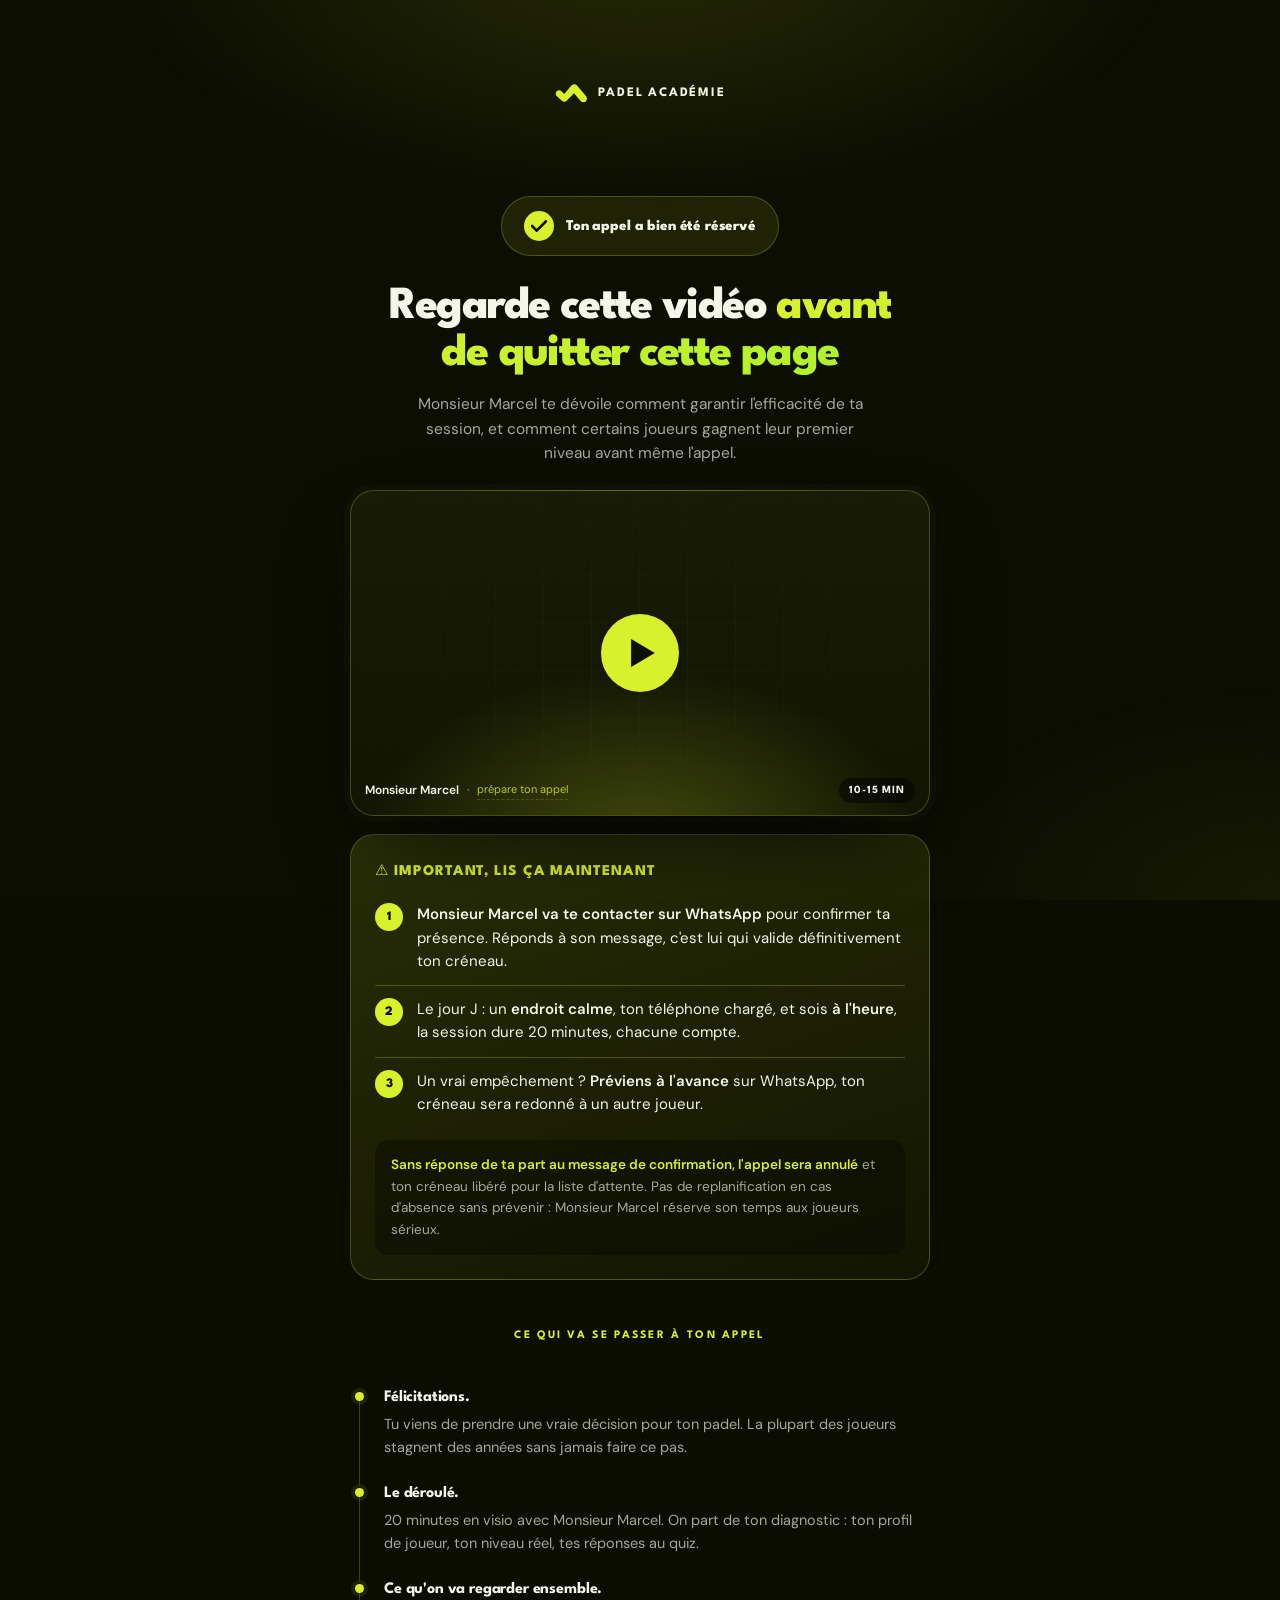
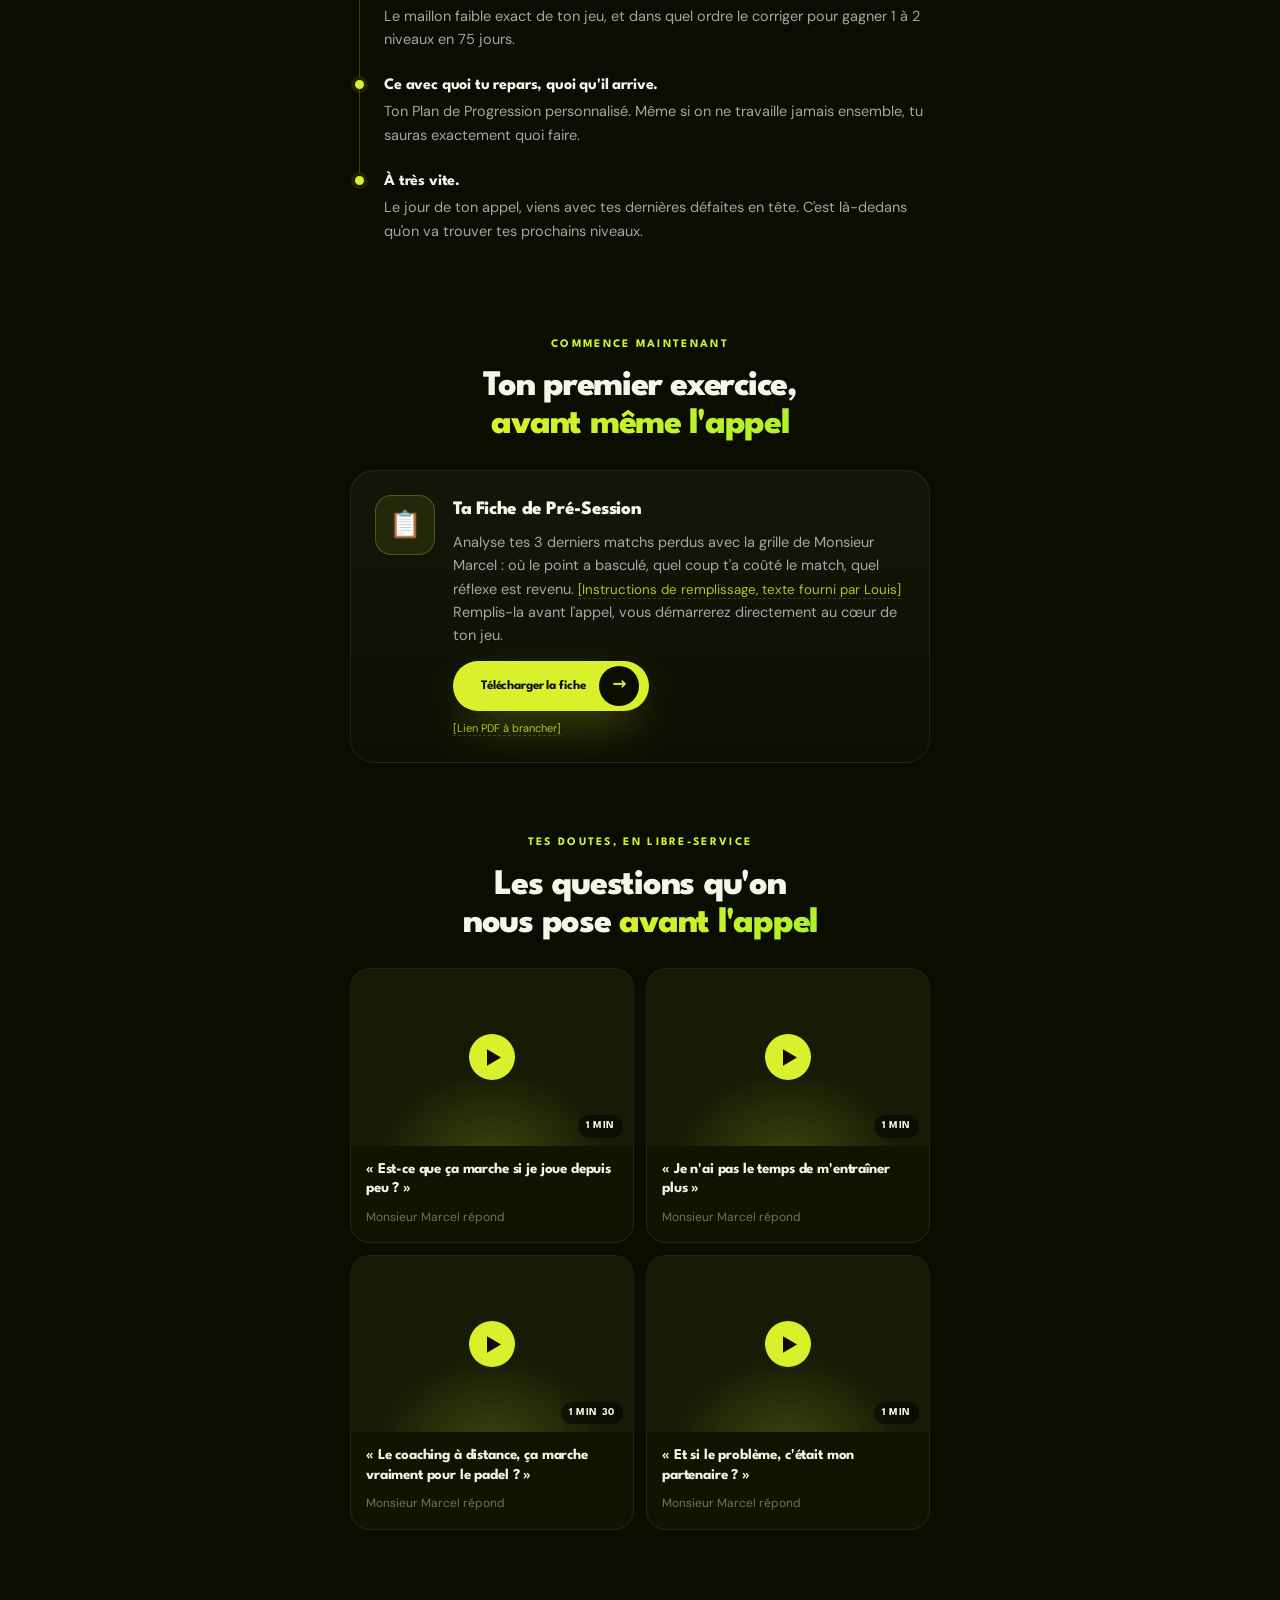
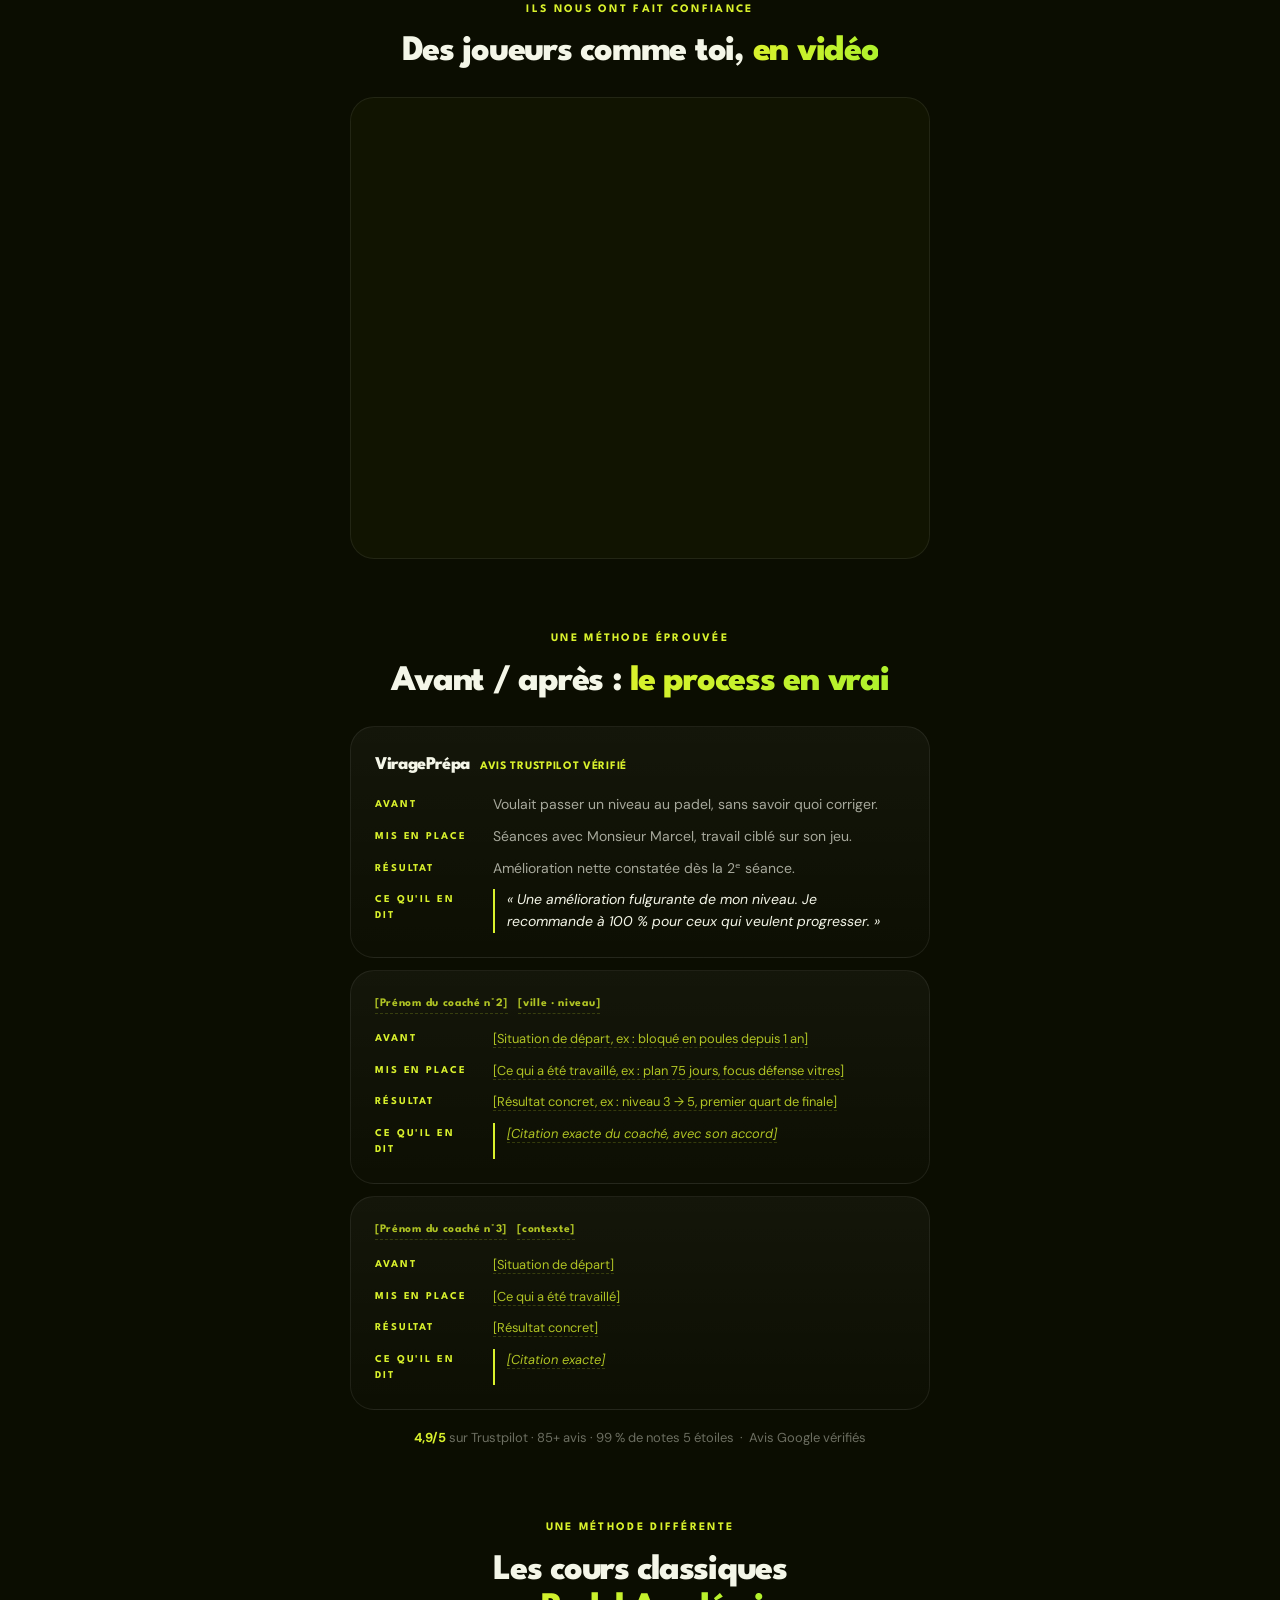
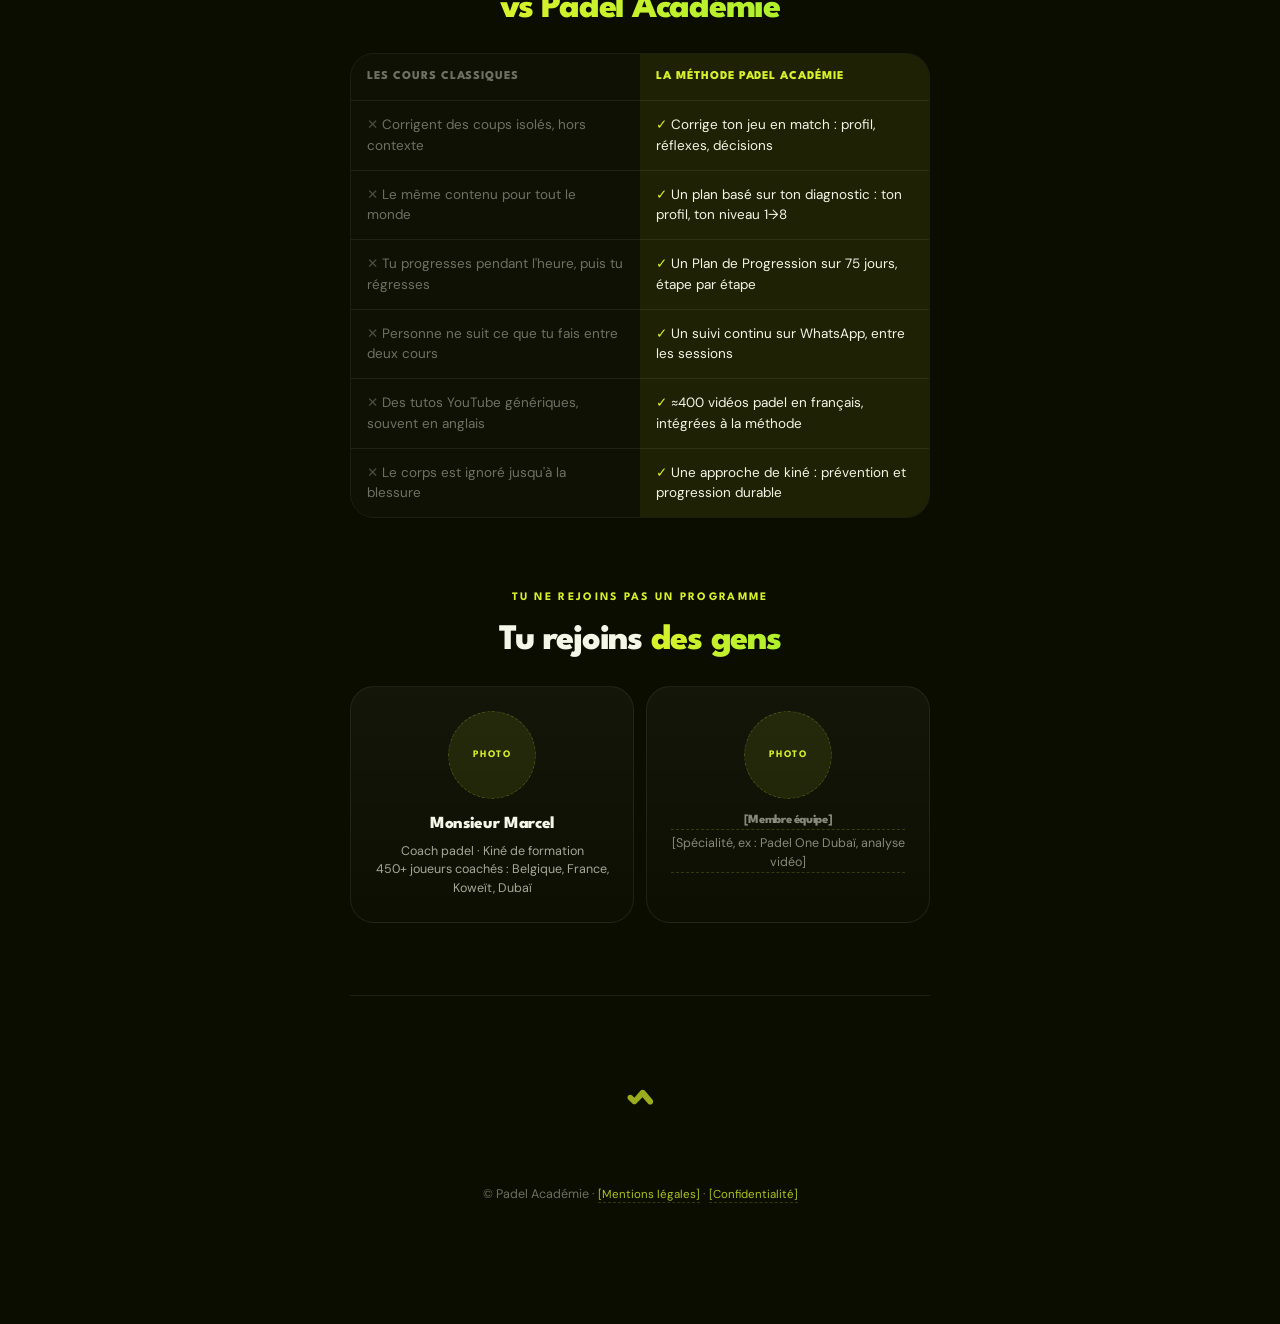
==== commit dd014ce5: "feat(funnel): refonte visuelle de la landing, du quiz et de la page merci - Landing élargie en deux " ====
--- a/merci.html
+++ b/merci.html
@@ -11,8 +11,9 @@
 <link rel="icon" type="image/png" href="/logo.png">
 <link rel="preconnect" href="https://fonts.googleapis.com">
 <link rel="preconnect" href="https://fonts.gstatic.com" crossorigin>
-<link href="https://fonts.googleapis.com/css2?family=League+Spartan:wght@700;800;900&family=DM+Sans:wght@400;500;600&display=swap" rel="stylesheet">
+<link href="https://fonts.googleapis.com/css2?family=League+Spartan:wght@600;700;800&family=DM+Sans:opsz,wght@9..40,400;9..40,500;9..40,600&display=swap" rel="stylesheet">
 <link rel="stylesheet" href="/assets/funnel.css">
+<script>document.documentElement.classList.add('js')</script>
 </head>
 <body>
 <svg width="0" height="0" style="position:absolute" aria-hidden="true">
@@ -163,5 +164,6 @@
 
 </div>
 <script>if(window.fbq)fbq('track','Schedule',{content_name:'appel-plan-progression'});</script>
+<script src="/assets/motion.js" defer></script>
 </body>
 </html>
--- a/assets/funnel.css
+++ b/assets/funnel.css
@@ -1,90 +1,107 @@
 /* Padel Académie · funnel v7 · design system partagé (index + merci) */
 :root{
-  --ink:#0B0D01;--s1:#121501;--s2:#191C06;--s3:#23270B;
-  --lime:#D9F12C;--lime2:#AFF12C;--lime-soft:rgba(217,241,44,.10);--lime-line:rgba(217,241,44,.26);
-  --txt:#F4F6E8;--muted:rgba(244,246,232,.64);--faint:rgba(244,246,232,.40);--line:rgba(255,255,255,.08);
+  --ink:#0B0D01;--s1:#111401;--s2:#171A05;--s3:#21250A;
+  --lime:#D9F12C;--lime2:#AFF12C;--lime-soft:rgba(217,241,44,.09);--lime-line:rgba(217,241,44,.24);
+  --txt:#F4F6E8;--muted:rgba(244,246,232,.66);--faint:rgba(244,246,232,.42);--line:rgba(255,255,255,.075);--line2:rgba(255,255,255,.14);
   --danger:#FF8A8A;
   --display:'League Spartan',system-ui,sans-serif;--body:'DM Sans',system-ui,sans-serif;
-  --r:22px;--r-sm:14px;--wrap:600px;--gutter:20px;
-  --shadow-lime:0 14px 40px -12px rgba(217,241,44,.45);
+  --r:24px;--r-sm:16px;--wrap:620px;--max:1160px;--gutter:20px;
+  --ease:cubic-bezier(.2,.7,.2,1);--spring:cubic-bezier(.34,1.56,.64,1);
+  --shadow-lime:0 18px 50px -16px rgba(217,241,44,.55);
+  --glass:rgba(15,18,2,.66);
 }
 *{margin:0;padding:0;box-sizing:border-box}
 html{scroll-behavior:smooth;-webkit-text-size-adjust:100%}
 body{background:var(--ink);color:var(--txt);font-family:var(--body);font-size:16px;line-height:1.6;min-height:100vh;overflow-x:hidden;-webkit-font-smoothing:antialiased}
 body::before{content:'';position:fixed;inset:0;z-index:0;pointer-events:none;
-  background:radial-gradient(60% 40% at 50% -5%,rgba(217,241,44,.13) 0%,transparent 70%),
+  background:radial-gradient(60% 40% at 50% -5%,rgba(217,241,44,.12) 0%,transparent 70%),
              radial-gradient(45% 35% at 100% 100%,rgba(217,241,44,.05) 0%,transparent 70%)}
+/* grain : casse l'aplat numérique du fond sombre */
+body::after{content:'';position:fixed;inset:0;z-index:100;pointer-events:none;opacity:.05;mix-blend-mode:overlay;
+  background-image:url("data:image/svg+xml,%3Csvg xmlns='http://www.w3.org/2000/svg' width='160' height='160'%3E%3Cfilter id='n'%3E%3CfeTurbulence type='fractalNoise' baseFrequency='.9' numOctaves='2' stitchTiles='stitch'/%3E%3C/filter%3E%3Crect width='100%25' height='100%25' filter='url(%23n)'/%3E%3C/svg%3E")}
 img,svg{display:block;max-width:100%}
 button{font:inherit;color:inherit;background:none;border:0;cursor:pointer}
 a{color:inherit}
 b,strong{font-weight:600}
+::selection{background:var(--lime);color:var(--ink)}
 .wrap{position:relative;z-index:1;max-width:var(--wrap);margin:0 auto;padding:0 var(--gutter) 120px}
 .hidden{display:none!important}
 
 /* ---------- typographie ---------- */
-.display{font-family:var(--display);font-weight:900;text-transform:uppercase;line-height:1.02;letter-spacing:-.01em}
-.display em{font-style:normal;color:var(--lime)}
-h1.display{font-size:clamp(30px,8vw,48px)}
-h2.display{font-size:clamp(24px,6vw,32px);line-height:1.08}
-.eyebrow{display:inline-flex;align-items:center;gap:8px;font-family:var(--display);font-weight:700;font-size:11px;letter-spacing:.22em;text-transform:uppercase;color:var(--lime)}
+.display{font-family:var(--display);font-weight:800;line-height:1.02;letter-spacing:-.035em;text-wrap:balance}
+.display em{font-style:normal;color:var(--lime);background:linear-gradient(95deg,var(--lime) 0%,var(--lime2) 100%);-webkit-background-clip:text;background-clip:text;-webkit-text-fill-color:transparent}
+h1.display{font-size:clamp(32px,7vw,46px)}
+h2.display{font-size:clamp(28px,5.6vw,36px);line-height:1.05}
+.eyebrow{display:inline-flex;align-items:center;gap:8px;font-family:var(--display);font-weight:700;font-size:11.5px;letter-spacing:.2em;text-transform:uppercase;color:var(--lime)}
 .eyebrow::before{content:'';width:18px;height:2px;background:var(--lime);border-radius:2px}
 .lead{color:var(--muted);font-size:17px;line-height:1.6}
 .lead b{color:var(--txt)}
 .center{text-align:center}
 .center .eyebrow::before{display:none}
 
-/* ---------- barre haute ---------- */
+/* ---------- logo / barre haute ---------- */
 .topbar{display:flex;align-items:center;justify-content:space-between;padding:18px 0 6px}
 .logo{display:inline-flex;align-items:center;gap:10px;text-decoration:none}
-.logo svg{width:34px;height:auto}
+.logo svg{width:34px;height:auto;transition:transform .5s var(--spring)}
+.logo:hover svg{transform:translateY(-3px) rotate(-6deg)}
 .logo span{font-family:var(--display);font-weight:700;font-size:13px;letter-spacing:.14em;text-transform:uppercase}
-.trust{display:inline-flex;align-items:center;gap:7px;padding:7px 12px;border:1px solid var(--line);border-radius:999px;font-size:12.5px;color:var(--muted);background:rgba(255,255,255,.03)}
+.trust{display:inline-flex;align-items:center;gap:7px;padding:7px 13px;border:1px solid var(--line);border-radius:999px;font-size:12.5px;color:var(--muted);background:rgba(255,255,255,.03)}
 .trust b{color:var(--txt);font-weight:600}
 .trust .star{color:var(--lime);font-size:13px}
 
 /* ---------- boutons ---------- */
-.btn{display:inline-flex;align-items:center;justify-content:center;gap:10px;min-height:58px;padding:0 30px;border-radius:16px;
-  background:var(--lime);color:var(--ink);font-family:var(--display);font-weight:900;font-size:15px;letter-spacing:.06em;text-transform:uppercase;
-  text-decoration:none;transition:transform .18s,box-shadow .18s,background .18s;box-shadow:var(--shadow-lime);will-change:transform}
-.btn:hover{transform:translateY(-2px);background:var(--lime2)}
-.btn:active{transform:scale(.985)}
+.btn{position:relative;overflow:hidden;isolation:isolate;display:inline-flex;align-items:center;justify-content:center;gap:14px;min-height:60px;padding:0 10px 0 28px;border-radius:999px;
+  background:var(--lime);color:var(--ink);font-family:var(--display);font-weight:700;font-size:17px;letter-spacing:-.01em;
+  text-decoration:none;transition:transform .35s var(--spring),box-shadow .3s,background .2s;box-shadow:var(--shadow-lime);will-change:transform}
+.btn::after{content:'';position:absolute;inset:0;z-index:-1;background:linear-gradient(110deg,transparent 35%,rgba(255,255,255,.6) 50%,transparent 65%);transform:translateX(-130%);animation:shine 4.2s var(--ease) infinite 1.4s}
+@keyframes shine{0%{transform:translateX(-130%)}38%,100%{transform:translateX(130%)}}
+.btn:hover{transform:translateY(-3px);background:var(--lime2);box-shadow:0 24px 60px -16px rgba(217,241,44,.7)}
+.btn:active{transform:scale(.98)}
 .btn:disabled{opacity:.55;pointer-events:none}
 .btn.full{width:100%}
-.btn.ghost{background:transparent;color:var(--txt);border:1px solid rgba(255,255,255,.16);box-shadow:none}
+.btn .arr{display:inline-grid;place-items:center;width:40px;height:40px;border-radius:50%;background:var(--ink);color:var(--lime);font-size:17px;transition:transform .35s var(--spring)}
+.btn:hover .arr{transform:translateX(4px) rotate(-8deg)}
+.btn.ghost{background:transparent;color:var(--txt);border:1px solid var(--line2);box-shadow:none}
+.btn.ghost::after{display:none}
 .btn.ghost:hover{border-color:var(--lime-line);background:rgba(255,255,255,.03)}
-.btn .arr{transition:transform .18s}
-.btn:hover .arr{transform:translateX(3px)}
-.micro{margin-top:12px;font-size:12.5px;color:var(--faint);display:flex;justify-content:center;gap:14px;flex-wrap:wrap}
-.micro span{display:inline-flex;align-items:center;gap:5px}
-.micro span::before{content:'';width:4px;height:4px;border-radius:50%;background:var(--lime);opacity:.8}
+.micro{margin-top:14px;font-size:12.5px;color:var(--faint);display:flex;justify-content:center;gap:14px;flex-wrap:wrap}
+.micro span{display:inline-flex;align-items:center;gap:6px}
+.micro span::before{content:'';width:4px;height:4px;border-radius:50%;background:var(--lime);opacity:.85}
 
 /* ---------- cartes & sections ---------- */
-.card{background:linear-gradient(180deg,rgba(255,255,255,.035),rgba(255,255,255,.015));border:1px solid var(--line);border-radius:var(--r);padding:24px}
-.card.lime{background:linear-gradient(160deg,rgba(217,241,44,.14),rgba(217,241,44,.04));border-color:var(--lime-line)}
+.card{background:linear-gradient(180deg,rgba(255,255,255,.04),rgba(255,255,255,.012));border:1px solid var(--line);border-radius:var(--r);padding:24px}
+.card.lime{background:linear-gradient(160deg,rgba(217,241,44,.14),rgba(217,241,44,.035));border-color:var(--lime-line)}
 section{margin-top:64px}
-.sec-head{text-align:center;margin-bottom:24px}
-.sec-head .eyebrow{margin-bottom:12px}
+.sec-head{text-align:center;margin-bottom:26px}
+.sec-head .eyebrow{margin-bottom:14px}
 .sec-head .eyebrow::before{display:none}
-.sec-head p{color:var(--muted);margin-top:10px;font-size:15px}
+.sec-head p{color:var(--muted);margin-top:12px;font-size:16px}
+/* halo qui suit le pointeur (motion.js pose --mx/--my) */
+.spot{position:relative;overflow:hidden}
+.spot::before{content:'';position:absolute;inset:0;pointer-events:none;opacity:0;transition:opacity .35s;
+  background:radial-gradient(340px circle at var(--mx,50%) var(--my,50%),rgba(217,241,44,.11),transparent 60%)}
+.spot:hover::before{opacity:1}
 
 /* ---------- média (vidéo) ---------- */
 .video{position:relative;aspect-ratio:16/9;border-radius:var(--r);overflow:hidden;border:1px solid var(--lime-line);cursor:pointer;
-  background:radial-gradient(80% 90% at 50% 110%,rgba(217,241,44,.22),transparent 60%),linear-gradient(180deg,var(--s2),var(--s1))}
-.video::after{content:'';position:absolute;inset:0;background:repeating-linear-gradient(90deg,rgba(255,255,255,.025) 0 1px,transparent 1px 48px),repeating-linear-gradient(0deg,rgba(255,255,255,.025) 0 1px,transparent 1px 48px);pointer-events:none;mask-image:radial-gradient(60% 60% at 50% 50%,#000,transparent)}
-.video .play{position:absolute;left:50%;top:50%;transform:translate(-50%,-50%);width:74px;height:74px;border-radius:50%;background:var(--lime);display:flex;align-items:center;justify-content:center;box-shadow:0 0 0 0 rgba(217,241,44,.45);animation:pulse 2.2s ease-out infinite;z-index:1}
+  background:radial-gradient(80% 90% at 50% 110%,rgba(217,241,44,.24),transparent 60%),linear-gradient(180deg,var(--s2),var(--s1));
+  box-shadow:0 40px 90px -30px rgba(0,0,0,.8),0 0 0 6px rgba(255,255,255,.02);transition:transform .5s var(--ease),border-color .3s}
+.video:hover{border-color:rgba(217,241,44,.5)}
+.video::after{content:'';position:absolute;inset:0;background:repeating-linear-gradient(90deg,rgba(255,255,255,.03) 0 1px,transparent 1px 48px),repeating-linear-gradient(0deg,rgba(255,255,255,.03) 0 1px,transparent 1px 48px);pointer-events:none;mask-image:radial-gradient(60% 60% at 50% 50%,#000,transparent)}
+.video .play{position:absolute;left:50%;top:50%;transform:translate(-50%,-50%);width:78px;height:78px;border-radius:50%;background:var(--lime);display:flex;align-items:center;justify-content:center;box-shadow:0 0 0 0 rgba(217,241,44,.45);animation:pulse 2.2s ease-out infinite;z-index:1;transition:transform .4s var(--spring)}
 .video .play svg{margin-left:5px}
-.video:hover .play{background:var(--lime2)}
-@keyframes pulse{0%{box-shadow:0 0 0 0 rgba(217,241,44,.45)}100%{box-shadow:0 0 0 22px rgba(217,241,44,0)}}
+.video:hover .play{transform:translate(-50%,-50%) scale(1.08);background:var(--lime2)}
+@keyframes pulse{0%{box-shadow:0 0 0 0 rgba(217,241,44,.45)}100%{box-shadow:0 0 0 26px rgba(217,241,44,0)}}
 .video .cap{position:absolute;left:14px;right:14px;bottom:12px;display:flex;align-items:center;gap:8px;font-size:12px;color:var(--muted);z-index:1}
 .video .cap b{color:var(--txt);font-weight:600}
-.video .dur{margin-left:auto;padding:4px 9px;border-radius:999px;background:rgba(0,0,0,.45);font-family:var(--display);font-weight:700;font-size:11px;letter-spacing:.08em;color:var(--txt)}
+.video .dur{margin-left:auto;padding:4px 10px;border-radius:999px;background:rgba(0,0,0,.5);backdrop-filter:blur(6px);font-family:var(--display);font-weight:700;font-size:11px;letter-spacing:.08em;color:var(--txt)}
 
 /* ---------- placeholders (contenus à fournir) ---------- */
 .ph{color:var(--lime);opacity:.8;border-bottom:1px dashed var(--lime-line);font-size:.92em}
 .slot{border:1px dashed var(--lime-line);background:var(--lime-soft);color:var(--lime);font-family:var(--display);font-weight:700;font-size:10px;letter-spacing:.14em;text-transform:uppercase;display:flex;align-items:center;justify-content:center;text-align:center;line-height:1.4;padding:8px}
 
 /* ---------- preuve ---------- */
-.avatars{display:flex;align-items:center;justify-content:center;gap:12px;margin-top:22px}
+.avatars{display:flex;align-items:center;justify-content:center;gap:12px;margin-top:24px}
 .avatars .stack{display:flex}
 .avatars .stack i{width:34px;height:34px;border-radius:50%;border:2px solid var(--ink);margin-left:-9px;background:linear-gradient(135deg,var(--s3),var(--s2));display:flex;align-items:center;justify-content:center;color:var(--lime);font-style:normal}
 .avatars .stack i svg{width:16px;height:16px}
@@ -94,75 +111,113 @@
 .chips{display:flex;flex-wrap:wrap;justify-content:center;gap:8px}
 .chip{display:inline-flex;align-items:center;gap:7px;padding:9px 14px;border-radius:999px;border:1px solid var(--line);background:rgba(255,255,255,.03);font-size:13.5px;color:var(--txt)}
 .chip::before{content:'✓';color:var(--lime);font-weight:900;font-size:12px}
-.chip.link{text-decoration:none;font-family:var(--display);font-weight:700;letter-spacing:.04em;font-size:12.5px;transition:border-color .18s}
+.chip.link{text-decoration:none;font-family:var(--display);font-weight:700;letter-spacing:.02em;font-size:13px;transition:border-color .2s,transform .3s var(--spring),background .2s}
 .chip.link::before{content:'★';font-size:12px}
-.chip.link:hover{border-color:var(--lime-line)}
+.chip.link::after{content:'↗';color:var(--faint);font-size:12px;transition:transform .3s var(--spring),color .2s}
+.chip.link:hover{border-color:var(--lime-line);background:var(--lime-soft);transform:translateY(-2px)}
+.chip.link:hover::after{transform:translate(2px,-2px);color:var(--lime)}
 
 /* ---------- barre CTA collante (mobile) ---------- */
 .sticky{position:fixed;left:0;right:0;bottom:0;z-index:50;padding:12px var(--gutter) calc(12px + env(safe-area-inset-bottom));
-  background:linear-gradient(180deg,rgba(11,13,1,0),rgba(11,13,1,.92) 30%);transform:translateY(110%);transition:transform .3s}
-.sticky.on{transform:none}
-.sticky .btn{width:100%;min-height:54px;font-size:14px}
-@media(min-width:700px){.sticky{display:none}}
+  background:linear-gradient(180deg,rgba(11,13,1,0),rgba(11,13,1,.94) 32%);transform:translateY(110%);visibility:hidden;transition:transform .4s var(--ease),visibility 0s .4s}
+.sticky.on{transform:none;visibility:visible;transition:transform .4s var(--ease)}
+.sticky .btn{width:100%;min-height:56px;font-size:16px}
+.sticky .btn .arr{width:36px;height:36px}
+@media(min-width:900px){.sticky{display:none}}
 
 /* ---------- footer ---------- */
 footer{margin-top:72px;padding-top:26px;border-top:1px solid var(--line);display:flex;flex-direction:column;align-items:center;gap:12px;text-align:center;color:var(--faint);font-size:12.5px}
 footer a{color:var(--faint)}
 
+/* ---------- analyse / prêt ---------- */
+.loader{max-width:440px;margin:0 auto;text-align:center;padding-top:72px}
+.loader .ring{position:relative;width:88px;height:88px;margin:0 auto 26px}
+.loader .ring svg{width:100%;height:100%;animation:spin 1.1s linear infinite}
+.loader .ring::after{content:'';position:absolute;inset:18px;border-radius:50%;background:radial-gradient(circle,rgba(217,241,44,.35),transparent 70%);animation:breathe 1.6s ease-in-out infinite}
+@keyframes spin{to{transform:rotate(360deg)}}
+@keyframes breathe{50%{transform:scale(1.35);opacity:.5}}
+.loader .qcat{display:inline-block}
+.loader h2{margin:8px 0 26px}
+.checks{list-style:none;text-align:left;max-width:320px;margin:0 auto}
+.checks li{display:flex;align-items:center;gap:12px;padding:13px 0;border-top:1px solid var(--line);font-size:15px;color:var(--faint);transition:color .4s}
+.checks li:last-child{border-bottom:1px solid var(--line)}
+.checks li::before{content:'';width:24px;height:24px;flex-shrink:0;border-radius:50%;border:1px solid var(--line2);transition:all .45s var(--spring);background:center/12px no-repeat}
+.checks li.ok{color:var(--txt)}
+.checks li.ok::before{transform:scale(1.08);background-color:var(--lime);border-color:var(--lime);box-shadow:0 0 18px rgba(217,241,44,.5);background-image:url("data:image/svg+xml,%3Csvg xmlns='http://www.w3.org/2000/svg' viewBox='0 0 34 26'%3E%3Cpath d='M2 13 L12 23 L32 3' stroke='%230B0D01' stroke-width='6' stroke-linecap='round' stroke-linejoin='round' fill='none'/%3E%3C/svg%3E")}
+.ready{display:flex;justify-content:center;flex-wrap:wrap;gap:6px 14px;margin:-8px 0 24px;font-family:var(--display);font-weight:700;font-size:11px;letter-spacing:.12em;text-transform:uppercase;color:var(--lime)}
+:focus-visible{outline:2px solid var(--lime);outline-offset:3px;border-radius:8px}
+
 /* ---------- animations ---------- */
-@keyframes up{from{opacity:0;transform:translateY(14px)}to{opacity:1;transform:none}}
-.up{animation:up .5s cubic-bezier(.2,.7,.2,1) both}
-@media(prefers-reduced-motion:reduce){*{animation:none!important;transition:none!important}}
+@keyframes up{from{opacity:0;transform:translateY(18px)}to{opacity:1;transform:none}}
+.up{animation:up .8s var(--ease) both;animation-delay:var(--d,0s)}
+/* apparition au scroll : masqué seulement si le JS tourne, sinon tout reste visible */
+.js [data-r]{opacity:0;transform:translateY(28px);transition:opacity .9s var(--ease),transform .9s var(--ease);transition-delay:var(--d,0s)}
+.js [data-r].in{opacity:1;transform:none}
+@keyframes float{50%{transform:translateY(-10px)}}
+@keyframes defile{from{transform:translateX(0)}to{transform:translateX(-50%)}}
 
 /* =========================================================
    QUIZ
    ========================================================= */
-.qhead{display:flex;align-items:center;justify-content:space-between;gap:12px;padding:18px 0 22px;position:sticky;top:0;z-index:5;background:linear-gradient(180deg,var(--ink) 75%,rgba(11,13,1,0))}
-.qback{width:40px;height:40px;border-radius:12px;border:1px solid var(--line);display:flex;align-items:center;justify-content:center;color:var(--muted);transition:border-color .18s,color .18s}
-.qback:hover{border-color:var(--lime-line);color:var(--txt)}
+.qhead{display:flex;align-items:center;justify-content:space-between;gap:14px;padding:16px 0 26px;position:sticky;top:0;z-index:5;background:linear-gradient(180deg,var(--ink) 72%,rgba(11,13,1,0))}
+.qback{width:42px;height:42px;border-radius:50%;border:1px solid var(--line2);display:flex;align-items:center;justify-content:center;color:var(--muted);transition:border-color .2s,color .2s,transform .3s var(--spring)}
+.qback:hover{border-color:var(--lime-line);color:var(--txt);transform:translateX(-2px)}
 .qback:disabled{opacity:.25;pointer-events:none}
 .qprog{flex:1}
-.qprog .meta{display:flex;justify-content:space-between;align-items:baseline;margin-bottom:8px}
+.qprog .meta{display:flex;justify-content:space-between;align-items:baseline;margin-bottom:9px}
 .qprog .lbl{font-family:var(--display);font-weight:700;font-size:11px;letter-spacing:.18em;text-transform:uppercase;color:var(--muted)}
-.qprog .num{font-family:var(--display);font-weight:900;font-size:12px;color:var(--lime)}
-.qprog .bar{height:4px;background:rgba(255,255,255,.08);border-radius:4px;overflow:hidden}
-.qprog .fill{height:100%;background:linear-gradient(90deg,var(--lime2),var(--lime));border-radius:4px;transition:width .45s cubic-bezier(.4,0,.2,1)}
-.qcard{animation:up .38s cubic-bezier(.2,.7,.2,1) both}
-.sdiv{display:flex;align-items:center;gap:12px;margin:6px 0 20px}
+.qprog .num{font-family:var(--display);font-weight:800;font-size:13px;color:var(--lime);font-variant-numeric:tabular-nums}
+.qprog .bar{height:6px;background:rgba(255,255,255,.07);border-radius:6px;overflow:hidden}
+.qprog .fill{position:relative;height:100%;background:linear-gradient(90deg,var(--lime2),var(--lime));border-radius:6px;transition:width .6s var(--ease);box-shadow:0 0 14px rgba(217,241,44,.55)}
+.qprog .fill::after{content:'';position:absolute;inset:0;background:linear-gradient(90deg,transparent,rgba(255,255,255,.55),transparent);animation:shine 2.4s linear infinite}
+.qcard{animation:qin .5s var(--ease) both}
+.qcard.back{animation-name:qback}
+@keyframes qin{from{opacity:0;transform:translateX(26px)}to{opacity:1;transform:none}}
+@keyframes qback{from{opacity:0;transform:translateX(-26px)}to{opacity:1;transform:none}}
+.sdiv{display:flex;align-items:center;gap:12px;margin:6px 0 22px}
 .sdiv span{font-family:var(--display);font-weight:700;font-size:10.5px;color:var(--lime);letter-spacing:.22em;text-transform:uppercase;white-space:nowrap}
 .sdiv::before,.sdiv::after{content:'';flex:1;height:1px;background:var(--lime-line)}
-.qcat{display:inline-block;font-family:var(--display);font-weight:700;font-size:10.5px;color:var(--lime);letter-spacing:.2em;text-transform:uppercase;padding:6px 12px;border:1px solid var(--lime-line);border-radius:999px;margin-bottom:18px;background:var(--lime-soft)}
-.qtxt{font-family:var(--display);font-weight:700;font-size:clamp(22px,5.6vw,27px);line-height:1.22;margin-bottom:22px;letter-spacing:-.005em}
+.qcat{display:inline-block;font-family:var(--display);font-weight:700;font-size:10.5px;color:var(--lime);letter-spacing:.2em;text-transform:uppercase;padding:7px 13px;border:1px solid var(--lime-line);border-radius:999px;margin-bottom:18px;background:var(--lime-soft)}
+.qtxt{font-family:var(--display);font-weight:700;font-size:clamp(23px,5.6vw,30px);line-height:1.18;margin-bottom:24px;letter-spacing:-.025em;text-wrap:balance}
 .opts{display:flex;flex-direction:column;gap:10px}
-.opt{display:flex;align-items:center;gap:14px;padding:16px 18px;min-height:64px;background:var(--s1);border:1px solid var(--line);border-radius:16px;cursor:pointer;transition:border-color .16s,background .16s,transform .16s;text-align:left;width:100%;position:relative}
-.opt:hover{border-color:var(--lime-line);background:var(--s2)}
-.opt:active{transform:scale(.99)}
-.opt.sel{border-color:var(--lime);background:var(--s2);box-shadow:0 0 0 1px var(--lime) inset}
-.opt .ol{width:32px;height:32px;flex-shrink:0;border:1px solid rgba(255,255,255,.14);border-radius:10px;display:flex;align-items:center;justify-content:center;font-family:var(--display);font-weight:700;font-size:12px;color:var(--muted);transition:all .16s}
-.opt.sel .ol{background:var(--lime);border-color:var(--lime);color:var(--ink)}
+.opt{display:flex;align-items:center;gap:14px;padding:16px 18px;min-height:66px;background:linear-gradient(180deg,rgba(255,255,255,.035),rgba(255,255,255,.012));border:1px solid var(--line);border-radius:18px;cursor:pointer;
+  transition:border-color .2s,background .2s,transform .3s var(--spring),box-shadow .3s;text-align:left;width:100%;position:relative;
+  animation:up .5s var(--ease) both;animation-delay:calc(var(--i,0) * 55ms + 90ms)}
+.opt:hover{border-color:var(--lime-line);background:var(--s2);transform:translateY(-2px);box-shadow:0 14px 30px -18px rgba(0,0,0,.8)}
+.opt:active{transform:scale(.985)}
+.opt.sel{border-color:var(--lime);background:linear-gradient(160deg,rgba(217,241,44,.14),rgba(217,241,44,.04));box-shadow:0 0 0 1px var(--lime) inset,0 16px 40px -20px rgba(217,241,44,.5);animation:pick .4s var(--spring)}
+@keyframes pick{40%{transform:scale(1.015)}}
+.opt .ol{width:34px;height:34px;flex-shrink:0;border:1px solid var(--line2);border-radius:11px;display:flex;align-items:center;justify-content:center;font-family:var(--display);font-weight:700;font-size:12.5px;color:var(--muted);transition:all .25s var(--spring)}
+.opt:hover .ol{border-color:var(--lime-line);color:var(--lime)}
+.opt.sel .ol{background:var(--lime);border-color:var(--lime);color:var(--ink);transform:rotate(-6deg) scale(1.06)}
 .opt .otxt{font-size:15.5px;line-height:1.45}
-.opt.solo{justify-content:center;background:var(--lime);color:var(--ink);border-color:var(--lime);font-family:var(--display);font-weight:900;text-transform:uppercase;letter-spacing:.06em;font-size:15px;min-height:60px;box-shadow:var(--shadow-lime)}
+.opt.solo{justify-content:center;background:var(--lime);color:var(--ink);border-color:var(--lime);font-family:var(--display);font-weight:700;letter-spacing:-.01em;font-size:17px;min-height:62px;border-radius:999px;box-shadow:var(--shadow-lime)}
 .opt.solo .otxt{font-size:inherit;text-align:center}
 .opt.solo:hover{background:var(--lime2)}
-.btnn{margin-top:22px;opacity:0;visibility:hidden;pointer-events:none;transform:translateY(6px);transition:opacity .25s,transform .25s,visibility 0s .25s}
-.btnn.vis{opacity:1;visibility:visible;pointer-events:all;transform:none;transition:opacity .25s,transform .25s}
+.kbd{margin-top:16px;text-align:center;font-size:11.5px;color:var(--faint)}
+.kbd kbd{font-family:var(--display);font-weight:700;font-size:10.5px;padding:2px 6px;border:1px solid var(--line2);border-radius:6px;margin:0 2px}
+@media(hover:none){.kbd{display:none}}
+.btnn{margin-top:22px;opacity:0;visibility:hidden;pointer-events:none;transform:translateY(8px);transition:opacity .3s,transform .4s var(--spring),visibility 0s .3s}
+.btnn.vis{opacity:1;visibility:visible;pointer-events:all;transform:none;transition:opacity .3s,transform .4s var(--spring)}
 /* déclaration */
-.stmt{padding:28px 26px;border-radius:var(--r);background:linear-gradient(160deg,rgba(217,241,44,.12),rgba(217,241,44,.03));border:1px solid var(--lime-line);margin-bottom:14px}
-.stmt p{font-family:var(--display);font-weight:800;font-size:clamp(22px,5.8vw,28px);line-height:1.18;letter-spacing:-.005em}
-.stmt .sub{font-family:var(--body);font-weight:400;font-size:15.5px;color:var(--muted);margin-top:14px;line-height:1.6}
+.stmt{position:relative;overflow:hidden;padding:30px 26px;border-radius:var(--r);background:linear-gradient(160deg,rgba(217,241,44,.13),rgba(217,241,44,.03));border:1px solid var(--lime-line);margin-bottom:14px}
+.stmt::after{content:'';position:absolute;right:-40px;top:-40px;width:160px;height:160px;border-radius:50%;background:radial-gradient(circle,rgba(217,241,44,.18),transparent 70%)}
+.stmt p{font-family:var(--display);font-weight:800;font-size:clamp(23px,5.8vw,30px);line-height:1.12;letter-spacing:-.03em;text-wrap:balance}
+.stmt .sub{font-family:var(--body);font-weight:400;font-size:15.5px;color:var(--muted);margin-top:14px;line-height:1.6;letter-spacing:0}
 .stmt .sub b{color:var(--txt)}
 /* échelle */
 .ech{display:flex;flex-direction:column;gap:12px}
-.ech-item{background:var(--s1);border:1px solid var(--line);border-radius:16px;padding:16px 16px 14px}
-.ech-item.ok{border-color:var(--lime-line)}
+.ech-item{background:var(--s1);border:1px solid var(--line);border-radius:18px;padding:16px 16px 14px;transition:border-color .3s,background .3s}
+.ech-item.ok{border-color:var(--lime-line);background:linear-gradient(160deg,rgba(217,241,44,.07),rgba(217,241,44,.01))}
 .ech-item p{font-size:15px;line-height:1.45;margin-bottom:12px}
 .ech-notes{display:grid;grid-template-columns:repeat(5,1fr);gap:6px}
-.note{height:44px;background:rgba(255,255,255,.04);border:1px solid var(--line);border-radius:11px;font-family:var(--display);font-weight:700;font-size:15px;color:var(--muted);transition:all .14s}
-.note:hover{border-color:var(--lime-line);color:var(--txt)}
-.note.choisi{background:var(--lime);color:var(--ink);border-color:var(--lime)}
+.note{height:46px;background:rgba(255,255,255,.04);border:1px solid var(--line);border-radius:12px;font-family:var(--display);font-weight:700;font-size:15px;color:var(--muted);transition:all .25s var(--spring)}
+.note:hover{border-color:var(--lime-line);color:var(--txt);transform:translateY(-2px)}
+.note.choisi{background:var(--lime);color:var(--ink);border-color:var(--lime);transform:scale(1.06);box-shadow:0 8px 20px -8px rgba(217,241,44,.6)}
 .ech-legende{display:flex;justify-content:space-between;font-size:11.5px;color:var(--faint);margin:-8px 2px 14px;text-transform:uppercase;letter-spacing:.08em;font-family:var(--display);font-weight:700}
 /* preuves dans le quiz */
-.preuve{background:var(--s1);border:1px solid var(--line);border-radius:16px;padding:16px 18px;margin-top:10px}
+.preuve{background:var(--s1);border:1px solid var(--line);border-radius:18px;padding:16px 18px;margin-top:10px;animation:up .5s var(--ease) both .15s}
+.preuve+.preuve{animation-delay:.25s}
 .preuve .stars{color:var(--lime);font-size:13px;letter-spacing:2px;margin-bottom:6px}
 .preuve p{font-size:14.5px;color:var(--txt);line-height:1.55}
 .preuve .pa{font-size:12px;color:var(--faint);margin-top:8px}
@@ -170,99 +225,222 @@
 /* =========================================================
    OPTIN & CONFIRMATION
    ========================================================= */
-.optin{max-width:460px;margin:0 auto;padding-top:20px}
+.optin{max-width:480px;margin:0 auto;padding-top:24px}
 .optin .qcat{display:inline-block}
-.optin h2{margin:6px 0 10px}
+.optin h2{margin:6px 0 12px}
 .optin .lead{font-size:15.5px;margin-bottom:26px}
+.optin .form{padding:22px;border-radius:var(--r);background:linear-gradient(180deg,rgba(255,255,255,.045),rgba(255,255,255,.015));border:1px solid var(--line);box-shadow:0 40px 80px -40px rgba(0,0,0,.8)}
 .field{margin-bottom:12px}
 .field label{display:block;font-family:var(--display);font-weight:700;font-size:10.5px;letter-spacing:.2em;text-transform:uppercase;color:var(--muted);margin-bottom:7px}
 .field .in{position:relative}
-.field .in svg{position:absolute;left:16px;top:50%;transform:translateY(-50%);color:var(--faint)}
-.field input{width:100%;height:56px;background:var(--s1);border:1px solid var(--line);border-radius:14px;padding:0 16px 0 46px;color:var(--txt);font-family:var(--body);font-size:16px;transition:border-color .16s,background .16s}
+.field .in svg{position:absolute;left:16px;top:50%;transform:translateY(-50%);color:var(--faint);transition:color .2s}
+.field input{width:100%;height:56px;background:var(--ink);border:1px solid var(--line2);border-radius:14px;padding:0 16px 0 46px;color:var(--txt);font-family:var(--body);font-size:16px;transition:border-color .2s,background .2s,box-shadow .2s}
 .field input::placeholder{color:var(--faint)}
-.field input:focus{outline:none;border-color:var(--lime);background:var(--s2)}
-.field input:focus + svg,.field .in:focus-within svg{color:var(--lime)}
+.field input:focus{outline:none;border-color:var(--lime);background:var(--s1);box-shadow:0 0 0 4px rgba(217,241,44,.12)}
+.field .in:focus-within svg{color:var(--lime)}
 .consent{display:flex;gap:11px;align-items:flex-start;font-size:12.5px;color:var(--muted);line-height:1.5;margin:16px 0 18px;cursor:pointer}
 .consent input{margin-top:2px;accent-color:var(--lime);width:18px;height:18px;flex-shrink:0}
-.oerr{display:none;color:var(--danger);font-size:13.5px;margin-bottom:12px;text-align:center}
+.oerr{display:none;color:var(--danger);font-size:13.5px;margin-bottom:12px;text-align:center;animation:shake .4s}
+@keyframes shake{25%{transform:translateX(-5px)}75%{transform:translateX(5px)}}
 .lock{display:flex;align-items:center;justify-content:center;gap:7px;margin-top:14px;font-size:12px;color:var(--faint)}
-.confirm{max-width:460px;margin:0 auto;text-align:center;padding-top:28px}
-.confirm .ok{width:84px;height:84px;border-radius:50%;background:var(--lime);margin:0 auto 22px;display:flex;align-items:center;justify-content:center;box-shadow:var(--shadow-lime);animation:pop .5s cubic-bezier(.2,.8,.2,1.2) both}
-@keyframes pop{from{transform:scale(.6);opacity:0}to{transform:scale(1);opacity:1}}
+.confirm{max-width:480px;margin:0 auto;text-align:center;padding-top:36px}
+.confirm .ok{position:relative;width:92px;height:92px;border-radius:50%;background:var(--lime);margin:0 auto 26px;display:flex;align-items:center;justify-content:center;box-shadow:var(--shadow-lime);animation:pop .6s var(--spring) both}
+.confirm .ok::before,.confirm .ok::after{content:'';position:absolute;inset:0;border-radius:50%;border:2px solid var(--lime);animation:ripple 1.8s var(--ease) .3s infinite}
+.confirm .ok::after{animation-delay:.9s}
+@keyframes ripple{from{transform:scale(1);opacity:.7}to{transform:scale(2);opacity:0}}
+@keyframes pop{from{transform:scale(.5);opacity:0}to{transform:scale(1);opacity:1}}
 .confirm .lead{margin-top:12px}
-.next{margin-top:26px;text-align:left}
-.next li{display:flex;gap:14px;align-items:flex-start;padding:14px 0;border-top:1px solid var(--line);font-size:14.5px;line-height:1.5;color:var(--muted)}
+.next{list-style:none;margin-top:28px;text-align:left}
+.next li{display:flex;gap:14px;align-items:flex-start;padding:15px 0;border-top:1px solid var(--line);font-size:14.5px;line-height:1.5;color:var(--muted);animation:up .6s var(--ease) both}
+.next li:nth-child(1){animation-delay:.35s}.next li:nth-child(2){animation-delay:.5s}.next li:nth-child(3){animation-delay:.65s}
 .next li:last-child{border-bottom:1px solid var(--line)}
 .next li b{color:var(--txt);display:block;font-weight:600}
-.next li .n{width:28px;height:28px;flex-shrink:0;border-radius:9px;background:var(--lime);color:var(--ink);font-family:var(--display);font-weight:900;font-size:12px;display:flex;align-items:center;justify-content:center;margin-top:1px}
+.next li .n{width:30px;height:30px;flex-shrink:0;border-radius:50%;background:var(--lime);color:var(--ink);font-family:var(--display);font-weight:800;font-size:12.5px;display:flex;align-items:center;justify-content:center;margin-top:1px}
 
 /* =========================================================
    LANDING
    ========================================================= */
-.hero{text-align:center;padding-top:26px}
-.hero .eyebrow{justify-content:center;margin-bottom:18px;padding:7px 14px;border:1px solid var(--lime-line);border-radius:999px;background:var(--lime-soft)}
-.hero .eyebrow::before{display:none}
-.hero h1{margin-bottom:14px}
-.hero .memesi{font-family:var(--display);font-weight:700;font-size:17px;color:var(--muted);margin-bottom:26px}
+.lp{position:relative;z-index:1}
+.lp section{margin-top:0}
+.lp .ctn{max-width:var(--max);margin:0 auto;padding:0 var(--gutter)}
+.lp .sec{max-width:var(--max);margin:0 auto;padding:120px var(--gutter) 0}
+.lp .sec-head{margin-bottom:44px}
+.lp h2.display{font-size:clamp(32px,5.2vw,56px);line-height:1}
+
+/* en-tête flottant */
+.hdr{position:fixed;top:0;left:0;right:0;z-index:60;transition:background .35s,border-color .35s,backdrop-filter .35s;border-bottom:1px solid transparent}
+.hdr .in{max-width:var(--max);margin:0 auto;padding:14px var(--gutter);display:flex;align-items:center;justify-content:space-between;gap:12px}
+.hdr .hr{display:flex;align-items:center;gap:10px}
+.hdr.scrolled{background:var(--glass);-webkit-backdrop-filter:blur(18px) saturate(1.5);backdrop-filter:blur(18px) saturate(1.5);border-bottom-color:var(--line)}
+.hcta{display:none;align-items:center;gap:8px;height:40px;padding:0 18px;border-radius:999px;background:var(--lime);color:var(--ink);font-family:var(--display);font-weight:700;font-size:14.5px;opacity:0;transform:translateY(-6px);pointer-events:none;transition:opacity .3s,transform .4s var(--spring),background .2s}
+.hdr.scrolled .hcta{opacity:1;transform:none;pointer-events:auto}
+.hcta:hover{background:var(--lime2)}
+@media(min-width:900px){.hcta{display:inline-flex}}
+
+/* hero */
+.hero{position:relative;padding:108px 0 64px;overflow:hidden}
+.orb{position:absolute;left:50%;top:-18%;width:900px;height:620px;margin-left:-450px;border-radius:50%;pointer-events:none;
+  background:radial-gradient(closest-side,rgba(217,241,44,.2),rgba(217,241,44,.05) 55%,transparent);filter:blur(10px);animation:drift 16s ease-in-out infinite alternate}
+@keyframes drift{to{transform:translate(8%,10%) scale(1.12)}}
+.court{position:absolute;left:50%;top:44%;width:min(1200px,170vw);aspect-ratio:1/2;transform:translateX(-50%) perspective(1100px) rotateX(66deg);transform-origin:50% 0;pointer-events:none;
+  -webkit-mask-image:linear-gradient(180deg,#000 0%,rgba(0,0,0,.6) 30%,transparent 62%);mask-image:linear-gradient(180deg,#000 0%,rgba(0,0,0,.6) 30%,transparent 62%)}
+.court svg{width:100%;height:100%}
+.court path,.court rect,.court line{stroke:rgba(217,241,44,.2);fill:none;vector-effect:non-scaling-stroke;stroke-width:1.4}
+.court .net{stroke:rgba(217,241,44,.45);stroke-width:2.2}
+.hero .grid{position:relative;max-width:var(--max);margin:0 auto;padding:0 var(--gutter);display:grid;gap:26px;grid-template-areas:"copy" "media" "act";text-align:center}
+.hero .copy{grid-area:copy}.hero .media{grid-area:media}.hero .act{grid-area:act}
+.pill{display:inline-flex;align-items:center;gap:9px;margin-bottom:22px;padding:8px 15px 8px 12px;border:1px solid var(--lime-line);border-radius:999px;background:var(--lime-soft);font-family:var(--display);font-weight:700;font-size:11.5px;letter-spacing:.18em;text-transform:uppercase;color:var(--lime)}
+.live{position:relative;width:8px;height:8px;border-radius:50%;background:var(--lime)}
+.live::after{content:'';position:absolute;inset:-4px;border-radius:50%;border:1.5px solid var(--lime);animation:ripple 1.8s var(--ease) infinite}
+.hero h1.display{font-size:clamp(34px,8.4vw,52px);line-height:.98;letter-spacing:-.045em;margin-bottom:18px}
+.hero .memesi{font-family:var(--display);font-weight:600;font-size:clamp(17px,2.2vw,21px);color:var(--muted);letter-spacing:-.01em;line-height:1.35}
 .hero .memesi em{color:var(--txt);font-style:normal}
-.hero .video{max-width:520px;margin:0 auto 22px}
-.hero .lead{max-width:480px;margin:0 auto 20px;font-size:16px}
-.hero .chips{margin-bottom:26px}
-.steps{display:grid;grid-template-columns:repeat(3,1fr);gap:10px}
-.step{background:var(--s1);border:1px solid var(--line);border-radius:18px;padding:18px 14px;text-align:center}
-.step .n{width:34px;height:34px;margin:0 auto 10px;border-radius:11px;background:var(--lime-soft);border:1px solid var(--lime-line);color:var(--lime);font-family:var(--display);font-weight:900;font-size:13px;display:flex;align-items:center;justify-content:center}
-.step b{display:block;font-family:var(--display);font-weight:700;font-size:14px;line-height:1.25;margin-bottom:5px}
-.step span{font-size:12.5px;color:var(--muted);line-height:1.45}
-.bio{display:flex;gap:20px;align-items:flex-start}
-.bio .photo{flex:0 0 108px;width:108px;height:108px;border-radius:18px;overflow:hidden}
-.bio .photo .slot{width:100%;height:100%;border-radius:18px}
-.bio h3{font-family:var(--display);font-weight:900;font-size:22px;line-height:1.1;margin-bottom:4px}
-.bio .role{font-family:var(--display);font-weight:700;font-size:12px;letter-spacing:.06em;color:var(--lime);margin-bottom:12px}
-.bio p{font-size:14.5px;color:var(--muted);line-height:1.65}
-.stats{display:grid;grid-template-columns:repeat(2,1fr);gap:10px;margin-top:12px}
-.stat{background:var(--s1);border:1px solid var(--line);border-radius:16px;padding:18px 14px;text-align:center}
-.stat .n{font-family:var(--display);font-weight:900;font-size:30px;color:var(--lime);line-height:1;margin-bottom:6px}
-.stat .l{font-size:12.5px;color:var(--muted);line-height:1.4}
-.plan{display:flex;flex-direction:column;gap:10px}
-.pl{display:flex;gap:16px;align-items:flex-start;background:var(--s1);border:1px solid var(--line);border-radius:18px;padding:18px}
-.pl .n{width:34px;height:34px;flex-shrink:0;border-radius:11px;background:var(--lime);color:var(--ink);font-family:var(--display);font-weight:900;font-size:13px;display:flex;align-items:center;justify-content:center}
-.pl b{display:block;font-family:var(--display);font-weight:700;font-size:16px;line-height:1.25;margin-bottom:4px}
-.pl span{font-size:14px;color:var(--muted);line-height:1.55}
+.hero .lead{max-width:500px;margin:0 auto 22px;font-size:16.5px}
+.hero .chips{margin-bottom:28px}
+.hero .media{position:relative;max-width:560px;width:100%;margin:0 auto}
+.hero .media .video{animation:float 9s ease-in-out infinite}
+
+/* cartes flottantes du hero : aperçu de ce que le joueur reçoit */
+.fcard{position:absolute;z-index:2;text-align:left;background:var(--glass);-webkit-backdrop-filter:blur(18px) saturate(1.4);backdrop-filter:blur(18px) saturate(1.4);border:1px solid var(--line2);border-radius:20px;padding:14px 16px;box-shadow:0 30px 70px -24px rgba(0,0,0,.85)}
+.fcard.res{left:-34px;bottom:-46px;width:262px;animation:float 7s ease-in-out infinite .6s}
+.fcard.wa{right:-22px;top:-22px;display:flex;align-items:center;gap:11px;padding:11px 16px 11px 11px;animation:float 6s ease-in-out infinite}
+.fcard .fh{display:flex;align-items:center;justify-content:space-between;font-family:var(--display);font-weight:700;font-size:10px;letter-spacing:.18em;text-transform:uppercase;color:var(--faint);margin-bottom:11px}
+.fcard .fh .live{width:6px;height:6px}
+.fcard .prof{display:flex;align-items:center;gap:11px;margin-bottom:13px}
+.fcard .emo{width:40px;height:40px;border-radius:12px;background:var(--lime-soft);border:1px solid var(--lime-line);display:grid;place-items:center;font-size:19px}
+.fcard b{display:block;font-family:var(--display);font-weight:800;font-size:16px;letter-spacing:-.02em;line-height:1.1}
+.fcard small{display:block;font-size:11.5px;color:var(--faint);margin-top:2px}
+.bars{display:flex;align-items:flex-end;gap:5px;height:44px;margin-bottom:9px}
+.bars i{flex:1;border-radius:4px;height:calc(var(--h) * 1%);background:rgba(255,255,255,.07);transform-origin:bottom;animation:grow .9s var(--spring) both;animation-delay:calc(var(--n) * 70ms + .9s)}
+.bars i.on{background:linear-gradient(180deg,var(--lime),var(--lime2))}
+.bars i.tg{background:transparent;border:1.5px dashed var(--lime-line)}
+@keyframes grow{from{transform:scaleY(0)}}
+.lvl-l{display:flex;justify-content:space-between;font-size:12px;color:var(--muted)}
+.lvl-l b{display:inline;font-size:12px;color:var(--lime)}
+.waic{width:38px;height:38px;border-radius:50%;background:#25D366;display:grid;place-items:center;flex-shrink:0}
+.waic svg{width:20px;height:20px}
+.fcard.wa b{font-size:14px}
+
+/* bandeau défilant */
+.strip{position:relative;z-index:1;padding:22px 0 26px;border-block:1px solid var(--line);background:rgba(255,255,255,.012)}
+.strip .lbl{text-align:center;font-family:var(--display);font-weight:700;font-size:10.5px;color:var(--faint);letter-spacing:.22em;text-transform:uppercase;margin-bottom:16px}
+.marquee{overflow:hidden;position:relative;-webkit-mask-image:linear-gradient(90deg,transparent,#000 8%,#000 92%,transparent);mask-image:linear-gradient(90deg,transparent,#000 8%,#000 92%,transparent)}
+.piste{display:flex;gap:14px;width:max-content;animation:defile 44s linear infinite}
+.marquee:hover .piste{animation-play-state:paused}
+.names{display:flex;align-items:center;gap:44px;padding-right:44px;width:max-content;animation:defile 60s linear infinite}
+.nm{display:inline-flex;align-items:baseline;gap:7px;white-space:nowrap;font-family:var(--display);font-weight:700;font-size:clamp(17px,2vw,22px);letter-spacing:-.02em;color:rgba(244,246,232,.55);transition:color .2s}
+.nm:hover{color:var(--txt)}
+.nm b{color:var(--lime);font-weight:700;font-size:12px;letter-spacing:0}
+.names .sep{width:6px;height:6px;border-radius:50%;background:var(--lime-line);flex-shrink:0}
+
+/* étapes */
+.steps{position:relative;display:grid;grid-template-columns:repeat(3,1fr);gap:16px}
+.steps::before,.steps::after{content:'';position:absolute;left:16.66%;right:16.66%;top:36px;height:2px;border-radius:2px;background:var(--line)}
+.steps::after{background:linear-gradient(90deg,var(--lime2),var(--lime));transform:scaleX(0);transform-origin:left;transition:transform 1.6s var(--ease) .3s;box-shadow:0 0 12px rgba(217,241,44,.5)}
+.steps.in::after{transform:scaleX(1)}
+.step{position:relative;z-index:1;text-align:center;padding:0 10px}
+.step .n{width:72px;height:72px;margin:0 auto 22px;border-radius:50%;background:var(--ink);border:1px solid var(--lime-line);color:var(--lime);font-family:var(--display);font-weight:800;font-size:26px;display:grid;place-items:center;box-shadow:0 0 0 8px var(--ink),inset 0 0 24px rgba(217,241,44,.12);transition:transform .4s var(--spring),background .3s,color .3s}
+.step:hover .n{transform:translateY(-4px) rotate(-4deg);background:var(--lime);color:var(--ink)}
+.step b{display:block;font-family:var(--display);font-weight:700;font-size:20px;letter-spacing:-.02em;line-height:1.2;margin-bottom:8px}
+.step span{display:block;font-size:14.5px;color:var(--muted);line-height:1.55;max-width:280px;margin:0 auto}
+
+/* le plan : grille bento */
+.plan{display:grid;grid-template-columns:repeat(2,1fr);gap:16px}
+.pl{display:flex;flex-direction:column;gap:18px;padding:28px;border-radius:var(--r);background:linear-gradient(180deg,rgba(255,255,255,.045),rgba(255,255,255,.012));border:1px solid var(--line);transition:border-color .3s,transform .5s var(--ease)}
+.pl:hover{border-color:var(--lime-line);transform:translateY(-4px)}
+.pl .top{display:flex;align-items:flex-start;justify-content:space-between;gap:16px}
+.pl .n{font-family:var(--display);font-weight:800;font-size:54px;line-height:.8;letter-spacing:-.05em;color:transparent;-webkit-text-stroke:1.5px var(--lime-line);transition:-webkit-text-stroke-color .3s,color .3s}
+.pl:hover .n{color:var(--lime);-webkit-text-stroke-color:var(--lime)}
+.pl b{display:block;font-family:var(--display);font-weight:700;font-size:21px;letter-spacing:-.025em;line-height:1.15;margin-bottom:8px}
+.pl span{display:block;font-size:14.5px;color:var(--muted);line-height:1.55}
+.viz{position:relative;height:74px;border-radius:16px;background:rgba(0,0,0,.25);border:1px solid var(--line);display:flex;align-items:center;justify-content:center;gap:8px;padding:0 16px;overflow:hidden}
+.viz .pf{width:44px;height:44px;border-radius:13px;display:grid;place-items:center;font-size:20px;background:rgba(255,255,255,.04);border:1px solid var(--line);opacity:.45;animation:pfcycle 6s infinite}
+.viz .pf:nth-child(2){animation-delay:1.5s}.viz .pf:nth-child(3){animation-delay:3s}.viz .pf:nth-child(4){animation-delay:4.5s}
+@keyframes pfcycle{0%,22%{opacity:1;background:var(--lime-soft);border-color:var(--lime);transform:translateY(-3px) scale(1.06)}28%,100%{opacity:.45;background:rgba(255,255,255,.04);border-color:var(--line);transform:none}}
+.viz .scale{position:relative;flex:1;display:grid;grid-template-columns:repeat(8,1fr);gap:4px}
+.viz .scale i{height:26px;border-radius:6px;background:rgba(255,255,255,.06);display:grid;place-items:center;font-style:normal;font-family:var(--display);font-weight:700;font-size:11px;color:var(--faint)}
+.viz .scale i.hit{background:var(--lime);color:var(--ink);box-shadow:0 0 18px rgba(217,241,44,.5);animation:hit 3.2s var(--spring) infinite}
+@keyframes hit{0%,100%{transform:none}50%{transform:translateY(-4px)}}
+.viz .chain{display:flex;align-items:center}
+.viz .chain i{width:34px;height:20px;border-radius:999px;border:2.5px solid rgba(255,255,255,.18);margin-left:-8px}
+.viz .chain i:first-child{margin-left:0}
+.viz .chain i.weak{border-color:var(--lime);box-shadow:0 0 16px rgba(217,241,44,.55);animation:weak 1.8s ease-in-out infinite}
+@keyframes weak{50%{transform:rotate(14deg) translateY(-3px)}}
+.viz .chain+small{font-family:var(--display);font-weight:700;font-size:10.5px;letter-spacing:.14em;text-transform:uppercase;color:var(--lime);margin-left:10px}
+.viz .axes{flex:1;display:grid;gap:6px}
+.viz .axes i{height:6px;border-radius:6px;background:rgba(255,255,255,.07);position:relative;overflow:hidden}
+.viz .axes i::after{content:'';position:absolute;inset:0;width:var(--w);border-radius:6px;background:linear-gradient(90deg,var(--lime2),var(--lime));transform:scaleX(0);transform-origin:left;transition:transform 1.4s var(--ease)}
+.pl.in .viz .axes i::after{transform:scaleX(1)}
+.plan-cta{margin-top:40px;text-align:center}
+
+/* bio */
+.bio{display:grid;grid-template-columns:minmax(0,380px) 1fr;gap:20px;align-items:stretch}
+.bio .photo{position:relative;border-radius:var(--r);overflow:hidden;min-height:340px}
+.bio .photo .slot{position:absolute;inset:0;border-radius:var(--r);font-size:11px}
+.bio .photo .tag{position:absolute;left:14px;bottom:14px;padding:7px 12px;border-radius:999px;background:var(--glass);backdrop-filter:blur(12px);border:1px solid var(--line2);font-family:var(--display);font-weight:700;font-size:11px;letter-spacing:.14em;text-transform:uppercase}
+.bio .txt{display:flex;flex-direction:column;justify-content:center;padding:34px}
+.bio .role{font-family:var(--display);font-weight:700;font-size:12px;letter-spacing:.08em;text-transform:uppercase;color:var(--lime);margin-bottom:16px}
+.bio p{font-size:16px;color:var(--muted);line-height:1.75}
+.bio .sig{margin-top:20px;font-family:var(--display);font-weight:700;font-size:15px;color:var(--txt);display:flex;align-items:center;gap:10px}
+.bio .sig svg{width:26px}
+.stats{display:grid;grid-template-columns:repeat(4,1fr);gap:16px;margin-top:16px}
+.stat{padding:26px 20px;border-radius:var(--r);background:linear-gradient(180deg,rgba(255,255,255,.045),rgba(255,255,255,.012));border:1px solid var(--line);text-align:left;transition:border-color .3s}
+.stat:hover{border-color:var(--lime-line)}
+.stat .n{font-family:var(--display);font-weight:800;font-size:clamp(34px,4vw,46px);letter-spacing:-.045em;line-height:1;margin-bottom:12px;font-variant-numeric:tabular-nums;background:linear-gradient(180deg,var(--txt) 20%,var(--lime));-webkit-background-clip:text;background-clip:text;-webkit-text-fill-color:transparent}
+.stat .l{font-size:13px;color:var(--muted);line-height:1.5}
+
+/* avis */
+.proof-links{margin-bottom:34px}
+.rv{flex:0 0 340px;padding:24px;border-radius:var(--r);background:linear-gradient(180deg,rgba(255,255,255,.045),rgba(255,255,255,.012));border:1px solid var(--line);display:flex;flex-direction:column;gap:14px}
+.rv .stars{color:var(--lime);font-size:14px;letter-spacing:3px}
+.rv p{font-family:var(--display);font-weight:600;font-size:17px;letter-spacing:-.015em;color:var(--txt);line-height:1.4;flex:1}
+.rv .a{font-size:12.5px;color:var(--faint)}
 .senja{border-radius:var(--r);overflow:hidden;border:1px solid var(--line);background:var(--s1);margin:20px 0 16px}
 .senja iframe{display:block;width:100%;height:460px;border:0;background:transparent}
-.marquee{overflow:hidden;position:relative;margin-bottom:12px;-webkit-mask-image:linear-gradient(90deg,transparent,#000 8%,#000 92%,transparent);mask-image:linear-gradient(90deg,transparent,#000 8%,#000 92%,transparent)}
-.piste{display:flex;gap:12px;width:max-content;animation:defile 40s linear infinite}
-.marquee:hover .piste{animation-play-state:paused}
-@keyframes defile{from{transform:translateX(0)}to{transform:translateX(-50%)}}
-.rv{flex:0 0 290px;background:var(--s1);border:1px solid var(--line);border-radius:18px;padding:18px;display:flex;flex-direction:column;gap:10px}
-.rv .stars{color:var(--lime);font-size:13px;letter-spacing:2px}
-.rv p{font-size:13.5px;color:var(--txt);line-height:1.6;flex:1}
-.rv .a{font-size:12px;color:var(--faint)}
-.note-globale{text-align:center;font-size:12.5px;color:var(--faint)}
+.lp .senja{margin:34px 0 18px}
+.note-globale{text-align:center;font-size:13px;color:var(--faint)}
 .note-globale b{color:var(--lime);font-weight:700}
 .slbl{font-family:var(--display);font-weight:700;font-size:10.5px;color:var(--muted);letter-spacing:.2em;text-transform:uppercase;text-align:center;margin:28px 0 12px}
-.names{display:flex;flex-wrap:wrap;justify-content:center;gap:6px}
-.nm{padding:6px 12px;background:var(--s1);border:1px solid var(--line);border-radius:999px;font-size:12.5px;color:var(--muted)}
-.nm b{color:var(--lime);font-weight:600;margin-left:5px;font-size:11px}
-.final{text-align:center;margin-top:72px;padding:36px 24px;border-radius:var(--r);background:linear-gradient(160deg,rgba(217,241,44,.14),rgba(217,241,44,.03));border:1px solid var(--lime-line)}
-.final h2{margin-bottom:20px}
+
+/* appel final */
+.final{position:relative;overflow:hidden;text-align:center;max-width:var(--max);margin:120px auto 0;padding:88px 24px;border-radius:32px;background:linear-gradient(160deg,rgba(217,241,44,.15),rgba(217,241,44,.02) 60%);border:1px solid var(--lime-line)}
+.lp .final{margin-left:var(--gutter);margin-right:var(--gutter)}
+@media(min-width:1200px){.lp .final{margin-left:auto;margin-right:auto}}
+.final .court{top:40%;opacity:.8}
+.final .mark{position:relative;width:68px;margin:0 auto 26px;filter:drop-shadow(0 10px 30px rgba(217,241,44,.45));animation:float 5s ease-in-out infinite}
+.final h2{position:relative;margin:0 auto 32px;max-width:720px}
+.final .btn,.final .micro{position:relative}
+
+.lp footer{max-width:var(--max);margin:80px auto 0;padding:28px var(--gutter) 120px}
+@media(min-width:900px){.lp footer{padding-bottom:40px}}
+
+/* ---------- landing : desktop ---------- */
+@media(min-width:960px){
+  .hero{padding:124px 0 100px}
+  .hero .grid{grid-template-columns:minmax(0,1.02fr) minmax(0,1fr);grid-template-areas:"copy media" "act media";column-gap:64px;row-gap:0;text-align:left;align-items:start}
+  .hero .copy{align-self:end}
+  .hero .media{align-self:center;max-width:none}
+  .hero .lead{margin:26px 0 22px}
+  .hero .chips,.hero .micro,.hero .avatars{justify-content:flex-start}
+  .hero .memesi{max-width:520px}
+}
 
 /* =========================================================
    MERCI
    ========================================================= */
-.badge-conf{display:flex;align-items:center;justify-content:center;gap:12px;padding:14px 20px;border-radius:999px;background:var(--lime-soft);border:1px solid var(--lime-line);margin:22px auto 26px;width:max-content;max-width:100%}
-.badge-conf .rond{width:30px;height:30px;border-radius:50%;background:var(--lime);display:flex;align-items:center;justify-content:center;flex-shrink:0}
-.badge-conf b{font-family:var(--display);font-weight:900;font-size:15px;letter-spacing:.02em}
-.instr{text-align:center;margin-bottom:22px}
-.instr h1{margin-bottom:12px}
+.badge-conf{display:flex;align-items:center;justify-content:center;gap:12px;padding:14px 22px;border-radius:999px;background:var(--lime-soft);border:1px solid var(--lime-line);margin:22px auto 28px;width:max-content;max-width:100%}
+.badge-conf .rond{width:30px;height:30px;border-radius:50%;background:var(--lime);display:flex;align-items:center;justify-content:center;flex-shrink:0;animation:pop .6s var(--spring) both .2s}
+.badge-conf b{font-family:var(--display);font-weight:800;font-size:15px;letter-spacing:-.01em}
+.instr{text-align:center;margin-bottom:24px}
+.instr h1{margin-bottom:14px}
 .instr p{color:var(--muted);font-size:15.5px;max-width:460px;margin:0 auto}
-.important{margin-top:16px}
-.important .itit{display:flex;align-items:center;gap:10px;font-family:var(--display);font-weight:900;font-size:15px;letter-spacing:.06em;text-transform:uppercase;color:var(--lime);margin-bottom:8px}
+.important{margin-top:18px}
+.important .itit{display:flex;align-items:center;gap:10px;font-family:var(--display);font-weight:800;font-size:15px;letter-spacing:.06em;text-transform:uppercase;color:var(--lime);margin-bottom:8px}
 .important ol{list-style:none;counter-reset:imp}
 .important li{counter-increment:imp;position:relative;padding:12px 0 12px 42px;border-bottom:1px solid var(--lime-line);font-size:15px;line-height:1.55}
 .important li:last-child{border-bottom:0}
 .important li b{color:var(--txt)}
-.important li::before{content:counter(imp);position:absolute;left:0;top:12px;width:28px;height:28px;border-radius:9px;background:var(--lime);color:var(--ink);font-family:var(--display);font-weight:900;font-size:13px;display:flex;align-items:center;justify-content:center}
+.important li::before{content:counter(imp);position:absolute;left:0;top:12px;width:28px;height:28px;border-radius:50%;background:var(--lime);color:var(--ink);font-family:var(--display);font-weight:800;font-size:13px;display:flex;align-items:center;justify-content:center}
 .important .durete{margin-top:12px;padding:14px 16px;background:rgba(11,13,1,.55);border-radius:14px;font-size:13.5px;line-height:1.6;color:var(--muted)}
 .important .durete b{color:var(--lime)}
 .timeline{list-style:none;margin-top:18px}
@@ -270,23 +448,24 @@
 .timeline li::before{content:'';position:absolute;left:9px;top:10px;bottom:-4px;width:1px;background:var(--lime-line)}
 .timeline li:last-child::before{display:none}
 .timeline li::after{content:'';position:absolute;left:5px;top:7px;width:9px;height:9px;border-radius:50%;background:var(--lime);box-shadow:0 0 0 4px var(--lime-soft)}
-.timeline li b{color:var(--txt);font-family:var(--display);font-weight:700;font-size:15px;display:block;margin-bottom:2px}
+.timeline li b{color:var(--txt);font-family:var(--display);font-weight:700;font-size:16px;letter-spacing:-.01em;display:block;margin-bottom:2px}
 .exo{display:flex;gap:18px;align-items:flex-start}
 .exo .picto{flex:0 0 60px;height:60px;border-radius:16px;background:var(--lime-soft);border:1px solid var(--lime-line);display:flex;align-items:center;justify-content:center;font-size:26px}
-.exo b{display:block;font-family:var(--display);font-weight:900;font-size:18px;margin-bottom:6px}
+.exo b{display:block;font-family:var(--display);font-weight:800;font-size:19px;letter-spacing:-.02em;margin-bottom:6px}
 .exo p{font-size:14.5px;color:var(--muted);line-height:1.6;margin-bottom:14px}
 .faq{display:grid;grid-template-columns:1fr 1fr;gap:12px}
-.faqv{background:var(--s1);border:1px solid var(--line);border-radius:18px;overflow:hidden;transition:border-color .18s;cursor:pointer}
-.faqv:hover{border-color:var(--lime-line)}
-.faqv .fv{aspect-ratio:16/10;background:radial-gradient(70% 90% at 50% 110%,rgba(217,241,44,.18),transparent 60%),var(--s2);display:flex;align-items:center;justify-content:center;position:relative}
-.faqv .fv .mini{width:44px;height:44px;border-radius:50%;background:var(--lime);display:flex;align-items:center;justify-content:center}
+.faqv{background:var(--s1);border:1px solid var(--line);border-radius:20px;overflow:hidden;transition:border-color .2s,transform .4s var(--spring);cursor:pointer}
+.faqv:hover{border-color:var(--lime-line);transform:translateY(-3px)}
+.faqv .fv{aspect-ratio:16/10;background:radial-gradient(70% 90% at 50% 110%,rgba(217,241,44,.2),transparent 60%),var(--s2);display:flex;align-items:center;justify-content:center;position:relative}
+.faqv .fv .mini{width:46px;height:46px;border-radius:50%;background:var(--lime);display:flex;align-items:center;justify-content:center;transition:transform .4s var(--spring)}
+.faqv:hover .fv .mini{transform:scale(1.1)}
 .faqv .fv .mini svg{margin-left:3px}
 .faqv .fv .dur{position:absolute;right:10px;bottom:8px;padding:3px 8px;border-radius:999px;background:rgba(0,0,0,.5);font-family:var(--display);font-weight:700;font-size:10.5px;letter-spacing:.06em}
 .faqv .ft{padding:14px 15px}
-.faqv .ft b{display:block;font-family:var(--display);font-weight:700;font-size:14px;line-height:1.3;margin-bottom:4px}
+.faqv .ft b{display:block;font-family:var(--display);font-weight:700;font-size:15px;letter-spacing:-.01em;line-height:1.3;margin-bottom:4px}
 .faqv .ft span{font-size:12px;color:var(--faint)}
 .cas{margin-bottom:12px}
-.cas .cnom{font-family:var(--display);font-weight:900;font-size:17px;margin-bottom:14px;display:flex;align-items:baseline;gap:10px;flex-wrap:wrap}
+.cas .cnom{font-family:var(--display);font-weight:800;font-size:18px;letter-spacing:-.02em;margin-bottom:14px;display:flex;align-items:baseline;gap:10px;flex-wrap:wrap}
 .cas .cnom span{color:var(--lime);font-size:11.5px;font-weight:700;letter-spacing:.06em}
 .cas dl{display:grid;grid-template-columns:104px 1fr;gap:10px 14px;font-size:14px;line-height:1.55}
 .cas dt{font-family:var(--display);font-weight:700;font-size:10.5px;letter-spacing:.18em;text-transform:uppercase;color:var(--lime);padding-top:3px}
@@ -298,7 +477,7 @@
 .comp .ligne:last-child>div{border-bottom:0}
 .comp .a{background:rgba(255,255,255,.02);color:var(--faint)}
 .comp .b{background:var(--lime-soft);color:var(--txt)}
-.comp .tete>div{font-family:var(--display);font-weight:900;font-size:12px;letter-spacing:.08em;text-transform:uppercase}
+.comp .tete>div{font-family:var(--display);font-weight:800;font-size:12px;letter-spacing:.08em;text-transform:uppercase}
 .comp .tete .b{color:var(--lime)}
 .comp .a::before{content:'✕  ';color:rgba(255,255,255,.25)}
 .comp .b::before{content:'✓  ';color:var(--lime)}
@@ -307,16 +486,47 @@
 .membre{text-align:center}
 .membre .photo{width:88px;height:88px;border-radius:50%;margin:0 auto 12px;overflow:hidden}
 .membre .photo .slot{width:100%;height:100%;border-radius:50%}
-.membre b{display:block;font-family:var(--display);font-weight:900;font-size:16px;margin-bottom:4px}
+.membre b{display:block;font-family:var(--display);font-weight:800;font-size:17px;letter-spacing:-.02em;margin-bottom:4px}
 .membre span{font-size:12.5px;color:var(--muted);line-height:1.5;display:block}
 
-@media(max-width:560px){
-  .steps{grid-template-columns:1fr}
-  .step{display:flex;align-items:center;gap:14px;text-align:left;padding:14px 16px}
-  .step .n{margin:0;flex-shrink:0}
-  .bio{flex-direction:column;align-items:center;text-align:center}
+/* ---------- mobile ---------- */
+@media(max-width:899px){
+  .lp .sec{padding-top:88px}
+  .lp .sec-head{margin-bottom:32px}
+  .hdr .trust .t-hide{display:none}
+  .fcard.res{position:relative;left:auto;bottom:auto;width:min(310px,100%);margin:16px auto 0}
+  .fcard.wa{right:-6px;top:-18px;transform-origin:top right;scale:.88}
+  .steps{grid-template-columns:1fr;gap:26px}
+  .steps::before,.steps::after{left:35px;right:auto;top:36px;bottom:36px;width:2px;height:auto}
+  .steps::after{transform:scaleY(0);transform-origin:top}
+  .steps.in::after{transform:scaleY(1)}
+  .step{display:grid;grid-template-columns:72px 1fr;column-gap:18px;text-align:left;padding:0;align-items:center}
+  .step .n{margin:0;grid-row:span 2}
+  .step b{margin-bottom:4px;align-self:end}
+  .step span{margin:0;align-self:start}
+  .plan,.stats{grid-template-columns:1fr 1fr}
+  .bio{grid-template-columns:1fr}
+  .bio .photo{min-height:0;aspect-ratio:4/3}
+  .bio .txt{padding:24px}
+}
+@media(max-width:620px){
+  .plan{grid-template-columns:1fr}
+  .pl{padding:22px}
+  .stats{gap:10px}
+  .stat{padding:20px 16px}
+  .rv{flex-basis:282px;padding:20px}
+  .rv p{font-size:15.5px}
+  .final{padding:64px 20px;border-radius:26px}
   .faq,.equipe{grid-template-columns:1fr}
   .cas dl{grid-template-columns:1fr;gap:2px 0}.cas dt{margin-top:10px}
   .exo{flex-direction:column;align-items:center;text-align:center}
   .comp .ligne>div{font-size:12.5px;padding:12px 12px}
+  .optin .form{padding:18px}
 }
+
+@media(prefers-reduced-motion:reduce){
+  *,*::before,*::after{animation:none!important;transition:none!important}
+  .js [data-r]{opacity:1;transform:none}
+  .steps::after{transform:none}
+  .viz .axes i::after{transform:none}
+}
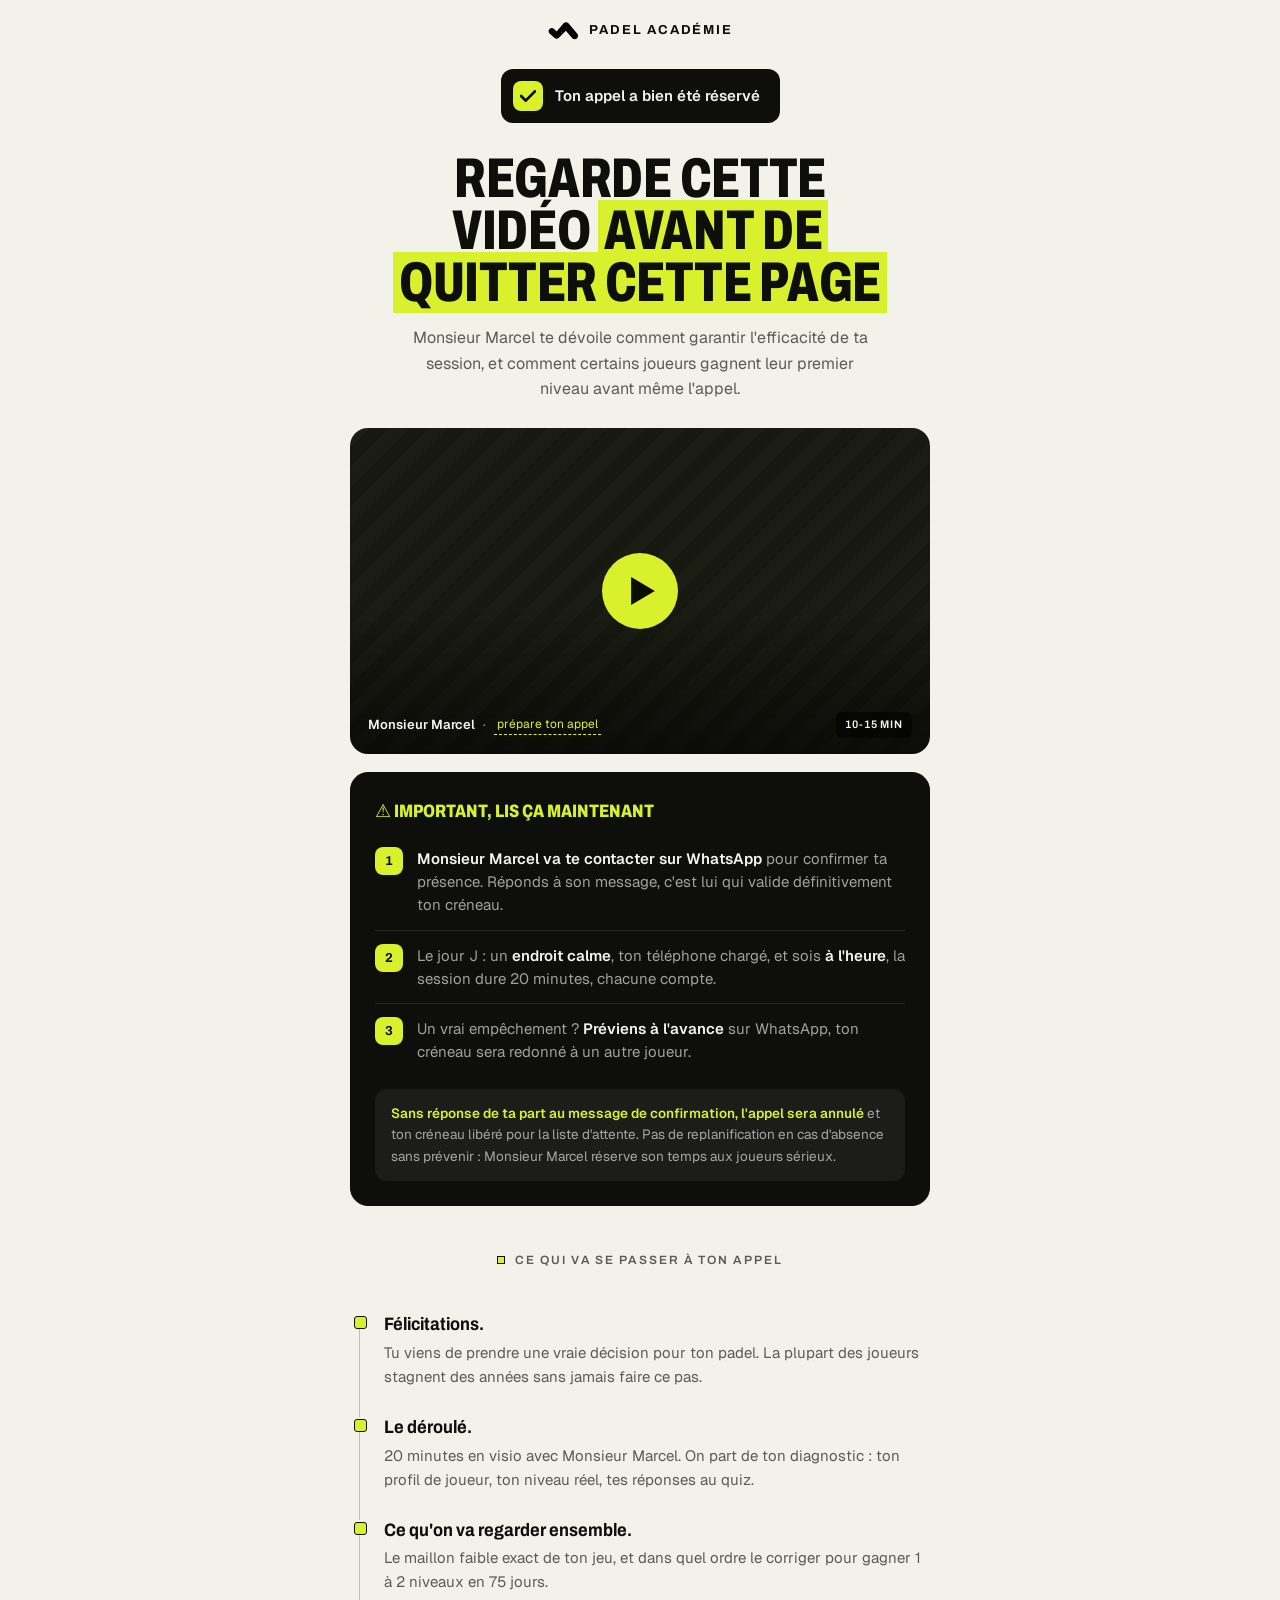
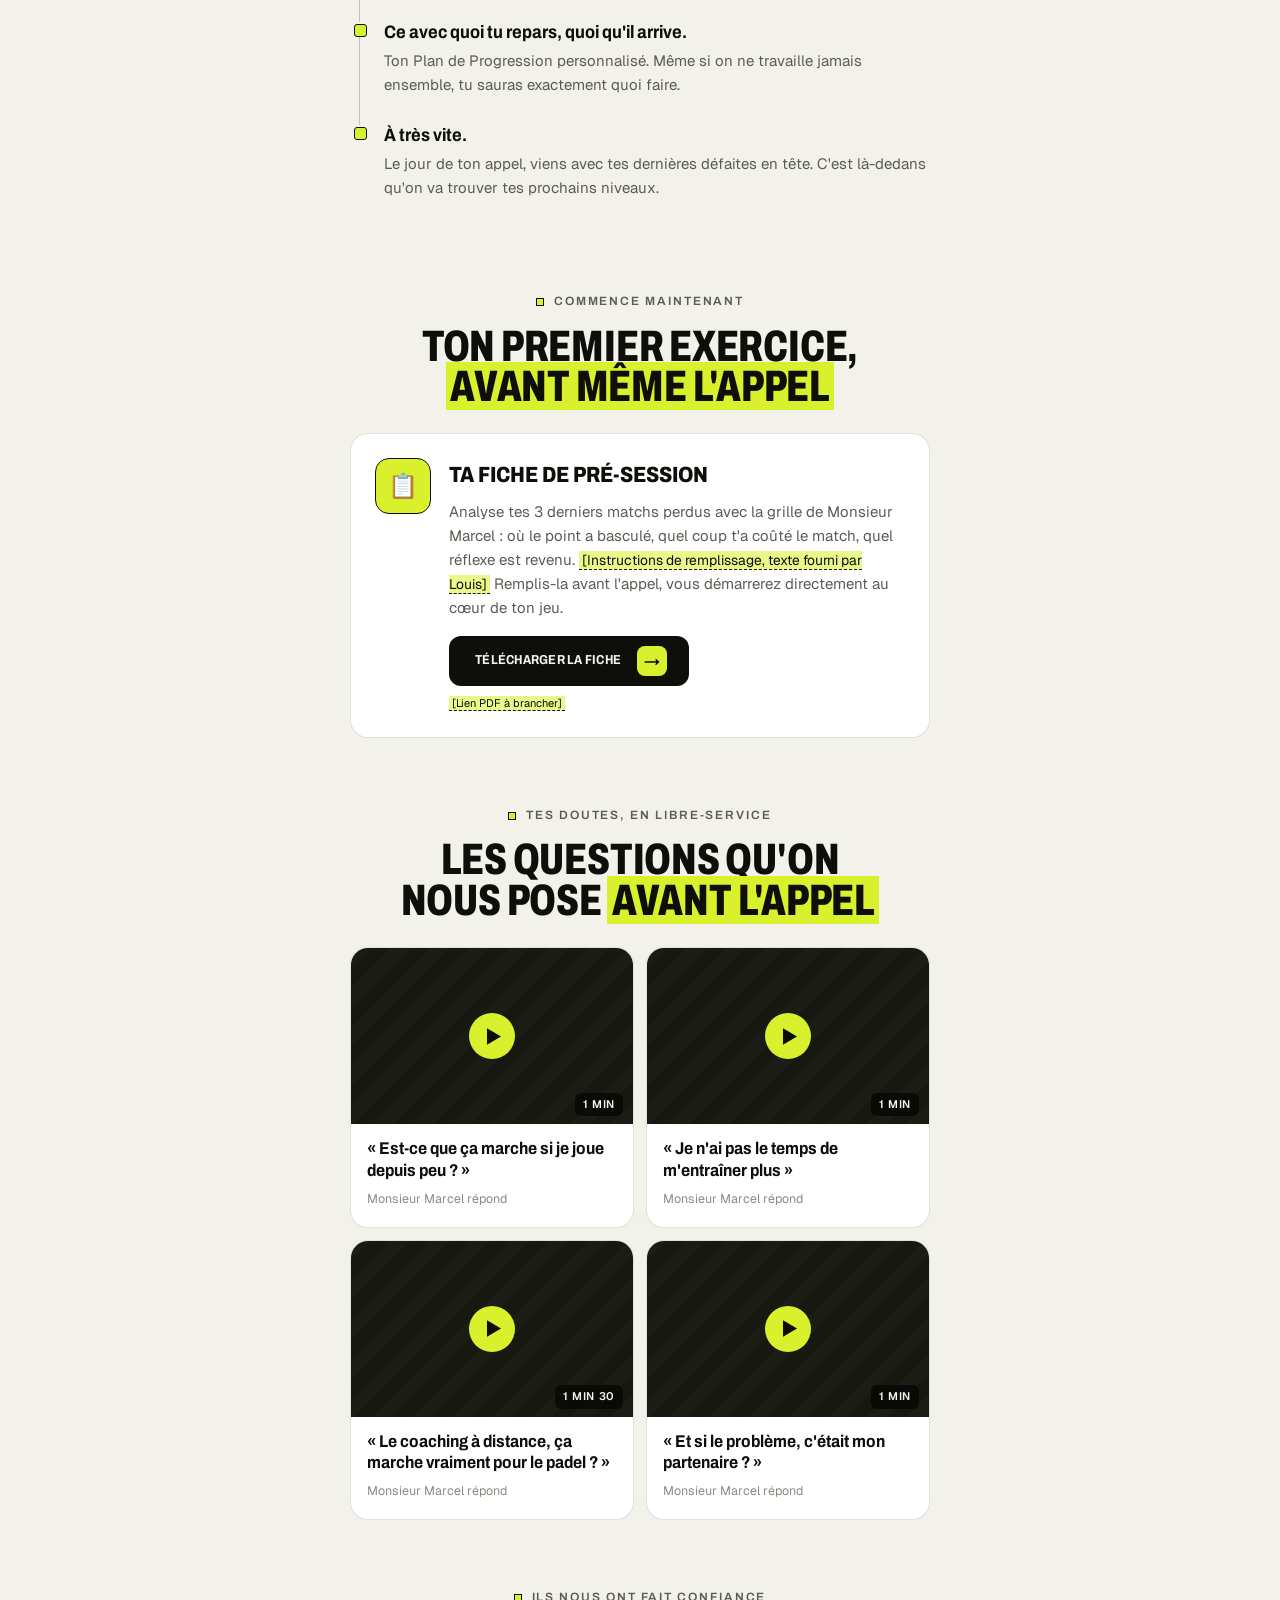
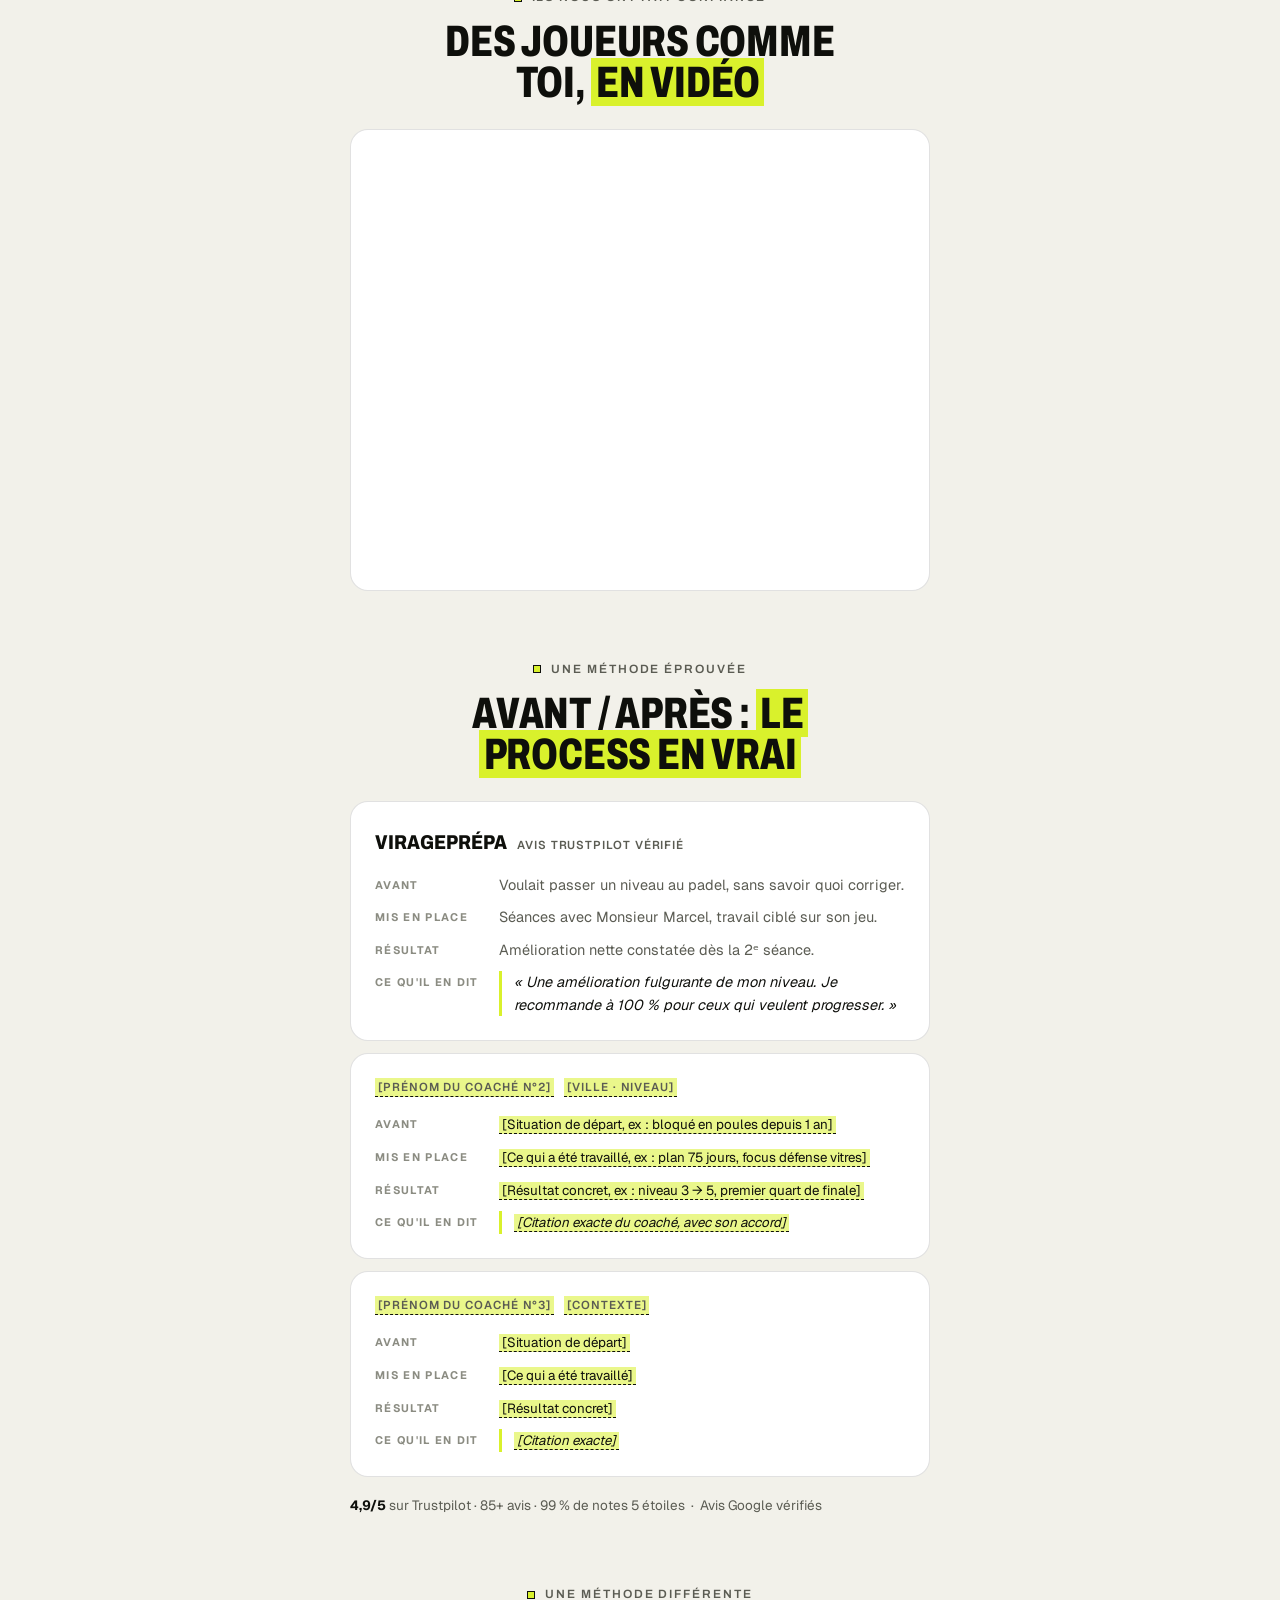
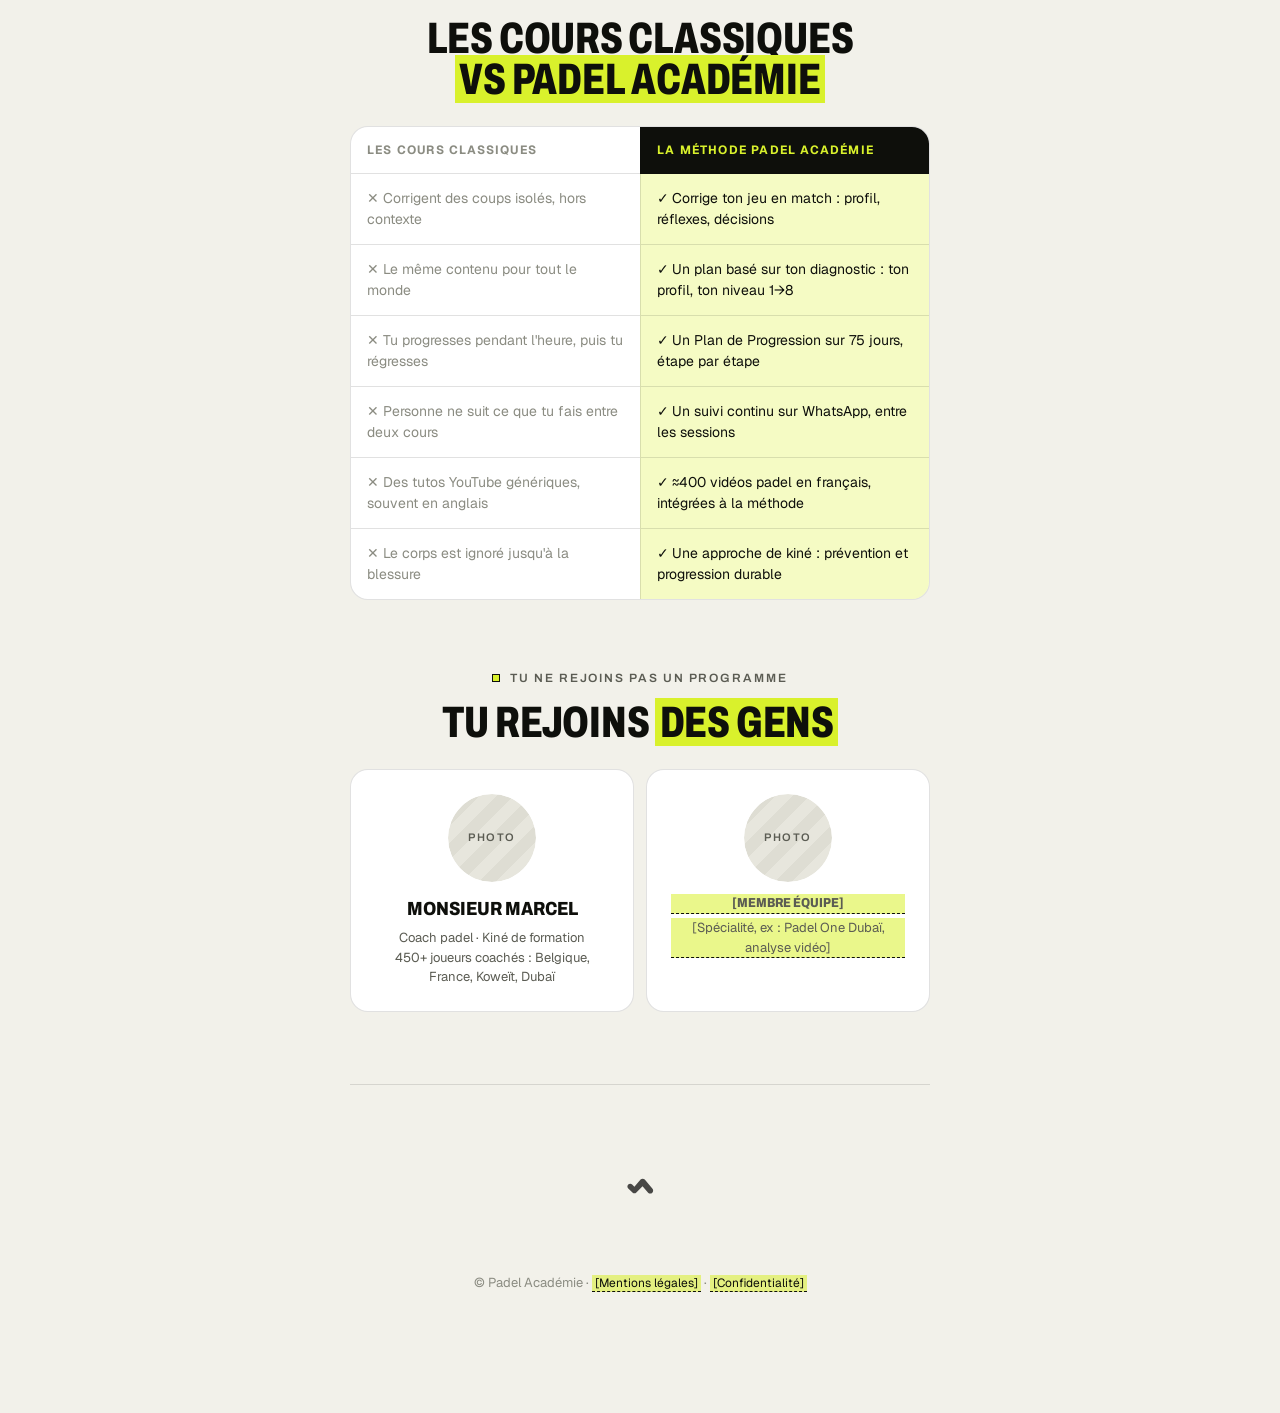
==== commit cccc5efb: "refactor(funnel): direction éditoriale noir / papier, lime en accent franc Retour : la v précédente " ====
--- a/merci.html
+++ b/merci.html
@@ -7,11 +7,11 @@
 <meta name="viewport" content="width=device-width, initial-scale=1.0, viewport-fit=cover">
 <title>Ton appel est réservé : Padel Académie</title>
 <meta name="robots" content="noindex">
-<meta name="theme-color" content="#0B0D01">
+<meta name="theme-color" content="#F2F1EA">
 <link rel="icon" type="image/png" href="/logo.png">
 <link rel="preconnect" href="https://fonts.googleapis.com">
 <link rel="preconnect" href="https://fonts.gstatic.com" crossorigin>
-<link href="https://fonts.googleapis.com/css2?family=League+Spartan:wght@600;700;800&family=DM+Sans:opsz,wght@9..40,400;9..40,500;9..40,600&display=swap" rel="stylesheet">
+<link href="https://fonts.googleapis.com/css2?family=Archivo:wdth,wght@62..125,500..900&family=Geist:wght@400;500;600;700&display=swap" rel="stylesheet">
 <link rel="stylesheet" href="/assets/funnel.css">
 <script>document.documentElement.classList.add('js')</script>
 </head>
--- a/assets/funnel.css
+++ b/assets/funnel.css
@@ -1,532 +1,480 @@
-/* Padel Académie · funnel v7 · design system partagé (index + merci) */
+/* Padel Académie · funnel v7 · design system partagé (index + merci)
+   Fond papier par défaut ; les bandes .dark passent en encre. Le lime est un accent franc :
+   aplat de CTA sur fond sombre, surligneur sur fond clair, jamais en texte sur fond clair. */
 :root{
-  --ink:#0B0D01;--s1:#111401;--s2:#171A05;--s3:#21250A;
-  --lime:#D9F12C;--lime2:#AFF12C;--lime-soft:rgba(217,241,44,.09);--lime-line:rgba(217,241,44,.24);
-  --txt:#F4F6E8;--muted:rgba(244,246,232,.66);--faint:rgba(244,246,232,.42);--line:rgba(255,255,255,.075);--line2:rgba(255,255,255,.14);
-  --danger:#FF8A8A;
-  --display:'League Spartan',system-ui,sans-serif;--body:'DM Sans',system-ui,sans-serif;
-  --r:24px;--r-sm:16px;--wrap:620px;--max:1160px;--gutter:20px;
-  --ease:cubic-bezier(.2,.7,.2,1);--spring:cubic-bezier(.34,1.56,.64,1);
-  --shadow-lime:0 18px 50px -16px rgba(217,241,44,.55);
-  --glass:rgba(15,18,2,.66);
+  --ink:#0E0F0B;--ink2:#17180F;--ink3:#23251A;
+  --paper:#F2F1EA;--card:#FFFFFF;--sand:#E7E6DD;
+  --lime:#D9F12C;--lime2:#C9E11B;
+  --t:#0E0F0B;--m:#5B5C53;--f:#8B8C82;--line:rgba(14,15,11,.12);--line2:rgba(14,15,11,.22);
+  --td:#F4F4EE;--md:rgba(244,244,238,.64);--fd:rgba(244,244,238,.42);--lined:rgba(255,255,255,.1);--lined2:rgba(255,255,255,.18);
+  --danger:#C2331B;
+  --display:'Archivo',system-ui,sans-serif;--body:'Geist',system-ui,-apple-system,sans-serif;
+  --r:18px;--r-sm:12px;--wrap:620px;--max:1200px;--gutter:20px;
+  --ease:cubic-bezier(.2,.7,.2,1);
 }
 *{margin:0;padding:0;box-sizing:border-box}
 html{scroll-behavior:smooth;-webkit-text-size-adjust:100%}
-body{background:var(--ink);color:var(--txt);font-family:var(--body);font-size:16px;line-height:1.6;min-height:100vh;overflow-x:hidden;-webkit-font-smoothing:antialiased}
-body::before{content:'';position:fixed;inset:0;z-index:0;pointer-events:none;
-  background:radial-gradient(60% 40% at 50% -5%,rgba(217,241,44,.12) 0%,transparent 70%),
-             radial-gradient(45% 35% at 100% 100%,rgba(217,241,44,.05) 0%,transparent 70%)}
-/* grain : casse l'aplat numérique du fond sombre */
-body::after{content:'';position:fixed;inset:0;z-index:100;pointer-events:none;opacity:.05;mix-blend-mode:overlay;
-  background-image:url("data:image/svg+xml,%3Csvg xmlns='http://www.w3.org/2000/svg' width='160' height='160'%3E%3Cfilter id='n'%3E%3CfeTurbulence type='fractalNoise' baseFrequency='.9' numOctaves='2' stitchTiles='stitch'/%3E%3C/filter%3E%3Crect width='100%25' height='100%25' filter='url(%23n)'/%3E%3C/svg%3E")}
+body{background:var(--paper);color:var(--t);font-family:var(--body);font-size:16px;line-height:1.6;min-height:100vh;overflow-x:hidden;-webkit-font-smoothing:antialiased;text-rendering:optimizeLegibility}
 img,svg{display:block;max-width:100%}
 button{font:inherit;color:inherit;background:none;border:0;cursor:pointer}
 a{color:inherit}
 b,strong{font-weight:600}
 ::selection{background:var(--lime);color:var(--ink)}
-.wrap{position:relative;z-index:1;max-width:var(--wrap);margin:0 auto;padding:0 var(--gutter) 120px}
+.wrap{position:relative;max-width:var(--wrap);margin:0 auto;padding:0 var(--gutter) 120px}
 .hidden{display:none!important}
+.dark{background:var(--ink);color:var(--td)}
 
 /* ---------- typographie ---------- */
-.display{font-family:var(--display);font-weight:800;line-height:1.02;letter-spacing:-.035em;text-wrap:balance}
-.display em{font-style:normal;color:var(--lime);background:linear-gradient(95deg,var(--lime) 0%,var(--lime2) 100%);-webkit-background-clip:text;background-clip:text;-webkit-text-fill-color:transparent}
-h1.display{font-size:clamp(32px,7vw,46px)}
-h2.display{font-size:clamp(28px,5.6vw,36px);line-height:1.05}
-.eyebrow{display:inline-flex;align-items:center;gap:8px;font-family:var(--display);font-weight:700;font-size:11.5px;letter-spacing:.2em;text-transform:uppercase;color:var(--lime)}
-.eyebrow::before{content:'';width:18px;height:2px;background:var(--lime);border-radius:2px}
-.lead{color:var(--muted);font-size:17px;line-height:1.6}
-.lead b{color:var(--txt)}
+.display{font-family:var(--display);font-stretch:72%;font-weight:800;text-transform:uppercase;line-height:.93;letter-spacing:-.005em;text-wrap:balance}
+.display em{font-style:normal;background:var(--lime);color:var(--ink);padding:0 .1em;-webkit-box-decoration-break:clone;box-decoration-break:clone}
+.dark .display em{background:none;padding:0;color:var(--lime)}
+h1.display{font-size:clamp(38px,8vw,56px)}
+h2.display{font-size:clamp(34px,6.4vw,44px)}
+.eyebrow{display:inline-flex;align-items:center;gap:10px;font-family:var(--display);font-stretch:100%;font-weight:600;font-size:12px;letter-spacing:.16em;text-transform:uppercase;color:var(--m)}
+.eyebrow::before{content:'';width:8px;height:8px;background:var(--lime);box-shadow:0 0 0 1px var(--ink) inset}
+.dark .eyebrow{color:var(--md)}
+.dark .eyebrow::before{box-shadow:none}
+.lead{color:var(--m);font-size:17px;line-height:1.6}
+.lead b{color:var(--t);font-weight:600}
+.dark .lead{color:var(--md)}.dark .lead b{color:var(--td)}
 .center{text-align:center}
-.center .eyebrow::before{display:none}
 
 /* ---------- logo / barre haute ---------- */
-.topbar{display:flex;align-items:center;justify-content:space-between;padding:18px 0 6px}
+.topbar{display:flex;align-items:center;justify-content:space-between;padding:20px 0 6px}
 .logo{display:inline-flex;align-items:center;gap:10px;text-decoration:none}
-.logo svg{width:34px;height:auto;transition:transform .5s var(--spring)}
-.logo:hover svg{transform:translateY(-3px) rotate(-6deg)}
-.logo span{font-family:var(--display);font-weight:700;font-size:13px;letter-spacing:.14em;text-transform:uppercase}
-.trust{display:inline-flex;align-items:center;gap:7px;padding:7px 13px;border:1px solid var(--line);border-radius:999px;font-size:12.5px;color:var(--muted);background:rgba(255,255,255,.03)}
-.trust b{color:var(--txt);font-weight:600}
+.logo svg{width:32px;height:19px}
+.logo span{font-family:var(--display);font-stretch:100%;font-weight:700;font-size:13px;letter-spacing:.14em;text-transform:uppercase}
+.trust{display:inline-flex;align-items:center;gap:7px;font-size:13px;color:var(--md)}
+.trust b{color:var(--td);font-weight:600}
 .trust .star{color:var(--lime);font-size:13px}
 
-/* ---------- boutons ---------- */
-.btn{position:relative;overflow:hidden;isolation:isolate;display:inline-flex;align-items:center;justify-content:center;gap:14px;min-height:60px;padding:0 10px 0 28px;border-radius:999px;
-  background:var(--lime);color:var(--ink);font-family:var(--display);font-weight:700;font-size:17px;letter-spacing:-.01em;
-  text-decoration:none;transition:transform .35s var(--spring),box-shadow .3s,background .2s;box-shadow:var(--shadow-lime);will-change:transform}
-.btn::after{content:'';position:absolute;inset:0;z-index:-1;background:linear-gradient(110deg,transparent 35%,rgba(255,255,255,.6) 50%,transparent 65%);transform:translateX(-130%);animation:shine 4.2s var(--ease) infinite 1.4s}
-@keyframes shine{0%{transform:translateX(-130%)}38%,100%{transform:translateX(130%)}}
-.btn:hover{transform:translateY(-3px);background:var(--lime2);box-shadow:0 24px 60px -16px rgba(217,241,44,.7)}
-.btn:active{transform:scale(.98)}
+/* ---------- boutons : encre sur papier, lime sur encre ---------- */
+.btn{display:inline-flex;align-items:center;justify-content:center;gap:16px;min-height:58px;padding:0 22px 0 26px;border-radius:12px;
+  background:var(--ink);color:var(--td);font-family:var(--display);font-stretch:85%;font-weight:700;font-size:17px;letter-spacing:.02em;text-transform:uppercase;
+  text-decoration:none;transition:background .2s,transform .2s var(--ease)}
+.btn .arr{display:inline-grid;place-items:center;width:30px;height:30px;border-radius:8px;background:var(--lime);color:var(--ink);font-size:16px;transition:transform .25s var(--ease)}
+.btn:hover{background:#000}
+.btn:hover .arr{transform:translateX(4px)}
+.btn:active{transform:scale(.985)}
 .btn:disabled{opacity:.55;pointer-events:none}
 .btn.full{width:100%}
-.btn .arr{display:inline-grid;place-items:center;width:40px;height:40px;border-radius:50%;background:var(--ink);color:var(--lime);font-size:17px;transition:transform .35s var(--spring)}
-.btn:hover .arr{transform:translateX(4px) rotate(-8deg)}
-.btn.ghost{background:transparent;color:var(--txt);border:1px solid var(--line2);box-shadow:none}
-.btn.ghost::after{display:none}
-.btn.ghost:hover{border-color:var(--lime-line);background:rgba(255,255,255,.03)}
-.micro{margin-top:14px;font-size:12.5px;color:var(--faint);display:flex;justify-content:center;gap:14px;flex-wrap:wrap}
-.micro span{display:inline-flex;align-items:center;gap:6px}
-.micro span::before{content:'';width:4px;height:4px;border-radius:50%;background:var(--lime);opacity:.85}
+.dark .btn,.sticky .btn{background:var(--lime);color:var(--ink)}
+.dark .btn .arr,.sticky .btn .arr{background:var(--ink);color:var(--lime)}
+.dark .btn:hover,.sticky .btn:hover{background:#E6FA4A}
+.micro{margin-top:14px;font-size:13px;color:var(--f);display:flex;gap:16px;flex-wrap:wrap}
+.micro span{display:inline-flex;align-items:center;gap:7px}
+.micro span::before{content:'';width:5px;height:5px;background:var(--lime);box-shadow:0 0 0 1px var(--ink)}
+.dark .micro{color:var(--fd)}.dark .micro span::before{box-shadow:none}
+.center .micro,.micro.c{justify-content:center}
 
 /* ---------- cartes & sections ---------- */
-.card{background:linear-gradient(180deg,rgba(255,255,255,.04),rgba(255,255,255,.012));border:1px solid var(--line);border-radius:var(--r);padding:24px}
-.card.lime{background:linear-gradient(160deg,rgba(217,241,44,.14),rgba(217,241,44,.035));border-color:var(--lime-line)}
+.card{background:var(--card);border:1px solid var(--line);border-radius:var(--r);padding:24px}
+.card.lime{background:var(--ink);color:var(--td);border-color:var(--ink)}
 section{margin-top:64px}
 .sec-head{text-align:center;margin-bottom:26px}
 .sec-head .eyebrow{margin-bottom:14px}
-.sec-head .eyebrow::before{display:none}
-.sec-head p{color:var(--muted);margin-top:12px;font-size:16px}
-/* halo qui suit le pointeur (motion.js pose --mx/--my) */
-.spot{position:relative;overflow:hidden}
-.spot::before{content:'';position:absolute;inset:0;pointer-events:none;opacity:0;transition:opacity .35s;
-  background:radial-gradient(340px circle at var(--mx,50%) var(--my,50%),rgba(217,241,44,.11),transparent 60%)}
-.spot:hover::before{opacity:1}
+.sec-head p{color:var(--m);margin-top:12px;font-size:16px}
 
 /* ---------- média (vidéo) ---------- */
-.video{position:relative;aspect-ratio:16/9;border-radius:var(--r);overflow:hidden;border:1px solid var(--lime-line);cursor:pointer;
-  background:radial-gradient(80% 90% at 50% 110%,rgba(217,241,44,.24),transparent 60%),linear-gradient(180deg,var(--s2),var(--s1));
-  box-shadow:0 40px 90px -30px rgba(0,0,0,.8),0 0 0 6px rgba(255,255,255,.02);transition:transform .5s var(--ease),border-color .3s}
-.video:hover{border-color:rgba(217,241,44,.5)}
-.video::after{content:'';position:absolute;inset:0;background:repeating-linear-gradient(90deg,rgba(255,255,255,.03) 0 1px,transparent 1px 48px),repeating-linear-gradient(0deg,rgba(255,255,255,.03) 0 1px,transparent 1px 48px);pointer-events:none;mask-image:radial-gradient(60% 60% at 50% 50%,#000,transparent)}
-.video .play{position:absolute;left:50%;top:50%;transform:translate(-50%,-50%);width:78px;height:78px;border-radius:50%;background:var(--lime);display:flex;align-items:center;justify-content:center;box-shadow:0 0 0 0 rgba(217,241,44,.45);animation:pulse 2.2s ease-out infinite;z-index:1;transition:transform .4s var(--spring)}
+.video{position:relative;aspect-ratio:16/9;border-radius:var(--r);overflow:hidden;cursor:pointer;background:
+  linear-gradient(180deg,rgba(0,0,0,0) 55%,rgba(0,0,0,.55)),
+  repeating-linear-gradient(135deg,#1B1D14 0 14px,#17180F 14px 28px);color:var(--td)}
+.video .play{position:absolute;left:50%;top:50%;transform:translate(-50%,-50%);width:76px;height:76px;border-radius:50%;background:var(--lime);display:flex;align-items:center;justify-content:center;z-index:1;transition:transform .3s var(--ease)}
 .video .play svg{margin-left:5px}
-.video:hover .play{transform:translate(-50%,-50%) scale(1.08);background:var(--lime2)}
-@keyframes pulse{0%{box-shadow:0 0 0 0 rgba(217,241,44,.45)}100%{box-shadow:0 0 0 26px rgba(217,241,44,0)}}
-.video .cap{position:absolute;left:14px;right:14px;bottom:12px;display:flex;align-items:center;gap:8px;font-size:12px;color:var(--muted);z-index:1}
-.video .cap b{color:var(--txt);font-weight:600}
-.video .dur{margin-left:auto;padding:4px 10px;border-radius:999px;background:rgba(0,0,0,.5);backdrop-filter:blur(6px);font-family:var(--display);font-weight:700;font-size:11px;letter-spacing:.08em;color:var(--txt)}
+.video:hover .play{transform:translate(-50%,-50%) scale(1.07)}
+.video .cap{position:absolute;left:18px;right:18px;bottom:16px;display:flex;align-items:center;gap:8px;font-size:13px;color:var(--md);z-index:1}
+.video .cap b{color:var(--td);font-weight:600}
+.video .dur{margin-left:auto;padding:4px 9px;border-radius:6px;background:rgba(0,0,0,.6);font-family:var(--display);font-stretch:100%;font-weight:600;font-size:11px;letter-spacing:.08em;color:var(--td)}
 
 /* ---------- placeholders (contenus à fournir) ---------- */
-.ph{color:var(--lime);opacity:.8;border-bottom:1px dashed var(--lime-line);font-size:.92em}
-.slot{border:1px dashed var(--lime-line);background:var(--lime-soft);color:var(--lime);font-family:var(--display);font-weight:700;font-size:10px;letter-spacing:.14em;text-transform:uppercase;display:flex;align-items:center;justify-content:center;text-align:center;line-height:1.4;padding:8px}
+.ph{background:rgba(217,241,44,.55);color:var(--ink);border-bottom:1px dashed var(--ink);font-size:.92em;padding:0 3px}
+.dark .ph,.video .ph,.card.lime .ph{background:none;color:var(--lime);border-bottom-color:var(--lime)}
+.slot{background:repeating-linear-gradient(135deg,var(--sand) 0 12px,#DEDDD3 12px 24px);color:var(--m);font-family:var(--display);font-stretch:100%;font-weight:600;font-size:11px;letter-spacing:.14em;text-transform:uppercase;display:flex;align-items:center;justify-content:center;text-align:center;line-height:1.5;padding:8px}
+.dark .slot{background:repeating-linear-gradient(135deg,#1B1D14 0 12px,#17180F 12px 24px);color:var(--fd)}
 
 /* ---------- preuve ---------- */
-.avatars{display:flex;align-items:center;justify-content:center;gap:12px;margin-top:24px}
+.avatars{display:flex;align-items:center;gap:12px;margin-top:26px}
 .avatars .stack{display:flex}
-.avatars .stack i{width:34px;height:34px;border-radius:50%;border:2px solid var(--ink);margin-left:-9px;background:linear-gradient(135deg,var(--s3),var(--s2));display:flex;align-items:center;justify-content:center;color:var(--lime);font-style:normal}
-.avatars .stack i svg{width:16px;height:16px}
+.avatars .stack i{width:32px;height:32px;border-radius:50%;border:2px solid var(--ink);margin-left:-8px;background:var(--ink3);display:flex;align-items:center;justify-content:center;color:var(--fd);font-style:normal}
+.avatars .stack i svg{width:15px;height:15px}
 .avatars .stack i:first-child{margin-left:0}
-.avatars p{font-size:13px;color:var(--muted)}
-.avatars p b{color:var(--txt);font-weight:600}
-.chips{display:flex;flex-wrap:wrap;justify-content:center;gap:8px}
-.chip{display:inline-flex;align-items:center;gap:7px;padding:9px 14px;border-radius:999px;border:1px solid var(--line);background:rgba(255,255,255,.03);font-size:13.5px;color:var(--txt)}
-.chip::before{content:'✓';color:var(--lime);font-weight:900;font-size:12px}
-.chip.link{text-decoration:none;font-family:var(--display);font-weight:700;letter-spacing:.02em;font-size:13px;transition:border-color .2s,transform .3s var(--spring),background .2s}
-.chip.link::before{content:'★';font-size:12px}
-.chip.link::after{content:'↗';color:var(--faint);font-size:12px;transition:transform .3s var(--spring),color .2s}
-.chip.link:hover{border-color:var(--lime-line);background:var(--lime-soft);transform:translateY(-2px)}
-.chip.link:hover::after{transform:translate(2px,-2px);color:var(--lime)}
+.avatars p{font-size:13.5px;color:var(--md)}
+.avatars p b{color:var(--td);font-weight:600}
+.chips{display:flex;flex-wrap:wrap;gap:8px 18px}
+.chip{display:inline-flex;align-items:center;gap:8px;font-size:14.5px;color:inherit}
+.chip::before{content:'';width:16px;height:16px;flex-shrink:0;border-radius:4px;background:var(--lime) center/10px no-repeat url("data:image/svg+xml,%3Csvg xmlns='http://www.w3.org/2000/svg' viewBox='0 0 34 26'%3E%3Cpath d='M2 13 L12 23 L32 3' stroke='%230E0F0B' stroke-width='6' stroke-linecap='round' stroke-linejoin='round' fill='none'/%3E%3C/svg%3E")}
+.chip.link{padding:10px 16px;border:1px solid var(--line2);border-radius:999px;text-decoration:none;font-weight:500;font-size:14px;transition:background .2s,border-color .2s}
+.chip.link::before{display:none}
+.chip.link::after{content:'↗';color:var(--f);transition:transform .2s var(--ease)}
+.chip.link:hover{background:var(--card);border-color:var(--ink)}
+.chip.link:hover::after{transform:translate(2px,-2px);color:var(--ink)}
 
 /* ---------- barre CTA collante (mobile) ---------- */
-.sticky{position:fixed;left:0;right:0;bottom:0;z-index:50;padding:12px var(--gutter) calc(12px + env(safe-area-inset-bottom));
-  background:linear-gradient(180deg,rgba(11,13,1,0),rgba(11,13,1,.94) 32%);transform:translateY(110%);visibility:hidden;transition:transform .4s var(--ease),visibility 0s .4s}
-.sticky.on{transform:none;visibility:visible;transition:transform .4s var(--ease)}
-.sticky .btn{width:100%;min-height:56px;font-size:16px}
-.sticky .btn .arr{width:36px;height:36px}
+.sticky{position:fixed;left:0;right:0;bottom:0;z-index:50;padding:10px var(--gutter) calc(10px + env(safe-area-inset-bottom));
+  background:var(--ink);border-top:1px solid var(--lined);transform:translateY(110%);visibility:hidden;transition:transform .35s var(--ease),visibility 0s .35s}
+.sticky.on{transform:none;visibility:visible;transition:transform .35s var(--ease)}
+.sticky .btn{width:100%;min-height:52px;font-size:16px}
 @media(min-width:900px){.sticky{display:none}}
 
 /* ---------- footer ---------- */
-footer{margin-top:72px;padding-top:26px;border-top:1px solid var(--line);display:flex;flex-direction:column;align-items:center;gap:12px;text-align:center;color:var(--faint);font-size:12.5px}
-footer a{color:var(--faint)}
+footer{margin-top:72px;padding-top:26px;border-top:1px solid var(--line);display:flex;flex-direction:column;align-items:center;gap:12px;text-align:center;color:var(--f);font-size:13px}
+footer a{color:inherit}
 
 /* ---------- analyse / prêt ---------- */
-.loader{max-width:440px;margin:0 auto;text-align:center;padding-top:72px}
-.loader .ring{position:relative;width:88px;height:88px;margin:0 auto 26px}
-.loader .ring svg{width:100%;height:100%;animation:spin 1.1s linear infinite}
-.loader .ring::after{content:'';position:absolute;inset:18px;border-radius:50%;background:radial-gradient(circle,rgba(217,241,44,.35),transparent 70%);animation:breathe 1.6s ease-in-out infinite}
+.loader{max-width:440px;margin:0 auto;text-align:center;padding-top:80px}
+.loader .ring{width:64px;height:64px;margin:0 auto 28px}
+.loader .ring svg{width:100%;height:100%;animation:spin .9s linear infinite}
+.loader .ring circle{stroke:var(--line)!important}.loader .ring path{stroke:var(--ink)!important}
 @keyframes spin{to{transform:rotate(360deg)}}
-@keyframes breathe{50%{transform:scale(1.35);opacity:.5}}
-.loader .qcat{display:inline-block}
-.loader h2{margin:8px 0 26px}
+.loader h2{margin:10px 0 28px}
 .checks{list-style:none;text-align:left;max-width:320px;margin:0 auto}
-.checks li{display:flex;align-items:center;gap:12px;padding:13px 0;border-top:1px solid var(--line);font-size:15px;color:var(--faint);transition:color .4s}
+.checks li{display:flex;align-items:center;gap:12px;padding:14px 0;border-top:1px solid var(--line);font-size:15px;color:var(--f);transition:color .3s}
 .checks li:last-child{border-bottom:1px solid var(--line)}
-.checks li::before{content:'';width:24px;height:24px;flex-shrink:0;border-radius:50%;border:1px solid var(--line2);transition:all .45s var(--spring);background:center/12px no-repeat}
-.checks li.ok{color:var(--txt)}
-.checks li.ok::before{transform:scale(1.08);background-color:var(--lime);border-color:var(--lime);box-shadow:0 0 18px rgba(217,241,44,.5);background-image:url("data:image/svg+xml,%3Csvg xmlns='http://www.w3.org/2000/svg' viewBox='0 0 34 26'%3E%3Cpath d='M2 13 L12 23 L32 3' stroke='%230B0D01' stroke-width='6' stroke-linecap='round' stroke-linejoin='round' fill='none'/%3E%3C/svg%3E")}
-.ready{display:flex;justify-content:center;flex-wrap:wrap;gap:6px 14px;margin:-8px 0 24px;font-family:var(--display);font-weight:700;font-size:11px;letter-spacing:.12em;text-transform:uppercase;color:var(--lime)}
-:focus-visible{outline:2px solid var(--lime);outline-offset:3px;border-radius:8px}
-
-/* ---------- animations ---------- */
-@keyframes up{from{opacity:0;transform:translateY(18px)}to{opacity:1;transform:none}}
-.up{animation:up .8s var(--ease) both;animation-delay:var(--d,0s)}
-/* apparition au scroll : masqué seulement si le JS tourne, sinon tout reste visible */
-.js [data-r]{opacity:0;transform:translateY(28px);transition:opacity .9s var(--ease),transform .9s var(--ease);transition-delay:var(--d,0s)}
+.checks li::before{content:'';width:22px;height:22px;flex-shrink:0;border-radius:6px;border:1px solid var(--line2);transition:all .3s var(--ease);background:center/11px no-repeat}
+.checks li.ok{color:var(--t)}
+.checks li.ok::before{background-color:var(--lime);border-color:var(--ink);background-image:url("data:image/svg+xml,%3Csvg xmlns='http://www.w3.org/2000/svg' viewBox='0 0 34 26'%3E%3Cpath d='M2 13 L12 23 L32 3' stroke='%230E0F0B' stroke-width='6' stroke-linecap='round' stroke-linejoin='round' fill='none'/%3E%3C/svg%3E")}
+.ready{display:flex;justify-content:center;flex-wrap:wrap;gap:6px 16px;margin:-6px 0 24px;font-size:13px;font-weight:500;color:var(--t)}
+:focus-visible{outline:2px solid var(--ink);outline-offset:3px;border-radius:6px}
+.dark :focus-visible{outline-color:var(--lime)}
+
+/* ---------- animations : sobres ---------- */
+@keyframes up{from{opacity:0;transform:translateY(14px)}to{opacity:1;transform:none}}
+.up{animation:up .7s var(--ease) both;animation-delay:var(--d,0s)}
+.js [data-r]{opacity:0;transform:translateY(20px);transition:opacity .8s var(--ease),transform .8s var(--ease);transition-delay:var(--d,0s)}
 .js [data-r].in{opacity:1;transform:none}
-@keyframes float{50%{transform:translateY(-10px)}}
 @keyframes defile{from{transform:translateX(0)}to{transform:translateX(-50%)}}
 
 /* =========================================================
-   QUIZ
+   QUIZ (fond papier)
    ========================================================= */
-.qhead{display:flex;align-items:center;justify-content:space-between;gap:14px;padding:16px 0 26px;position:sticky;top:0;z-index:5;background:linear-gradient(180deg,var(--ink) 72%,rgba(11,13,1,0))}
-.qback{width:42px;height:42px;border-radius:50%;border:1px solid var(--line2);display:flex;align-items:center;justify-content:center;color:var(--muted);transition:border-color .2s,color .2s,transform .3s var(--spring)}
-.qback:hover{border-color:var(--lime-line);color:var(--txt);transform:translateX(-2px)}
-.qback:disabled{opacity:.25;pointer-events:none}
+.qhead{display:flex;align-items:center;justify-content:space-between;gap:14px;padding:16px 0 28px;position:sticky;top:0;z-index:5;background:linear-gradient(180deg,var(--paper) 72%,rgba(242,241,234,0))}
+.qhead>svg{filter:brightness(0);height:18px}
+.qback{width:40px;height:40px;border-radius:10px;border:1px solid var(--line2);display:flex;align-items:center;justify-content:center;color:var(--t);background:var(--card);transition:border-color .2s}
+.qback:hover{border-color:var(--ink)}
+.qback:disabled{opacity:.3;pointer-events:none}
 .qprog{flex:1}
-.qprog .meta{display:flex;justify-content:space-between;align-items:baseline;margin-bottom:9px}
-.qprog .lbl{font-family:var(--display);font-weight:700;font-size:11px;letter-spacing:.18em;text-transform:uppercase;color:var(--muted)}
-.qprog .num{font-family:var(--display);font-weight:800;font-size:13px;color:var(--lime);font-variant-numeric:tabular-nums}
-.qprog .bar{height:6px;background:rgba(255,255,255,.07);border-radius:6px;overflow:hidden}
-.qprog .fill{position:relative;height:100%;background:linear-gradient(90deg,var(--lime2),var(--lime));border-radius:6px;transition:width .6s var(--ease);box-shadow:0 0 14px rgba(217,241,44,.55)}
-.qprog .fill::after{content:'';position:absolute;inset:0;background:linear-gradient(90deg,transparent,rgba(255,255,255,.55),transparent);animation:shine 2.4s linear infinite}
-.qcard{animation:qin .5s var(--ease) both}
+.qprog .meta{display:flex;justify-content:space-between;align-items:baseline;margin-bottom:8px}
+.qprog .lbl{font-family:var(--display);font-stretch:100%;font-weight:600;font-size:11px;letter-spacing:.16em;text-transform:uppercase;color:var(--m)}
+.qprog .num{font-family:var(--display);font-stretch:100%;font-weight:700;font-size:12px;color:var(--t);font-variant-numeric:tabular-nums}
+.qprog .bar{height:6px;background:var(--sand);border-radius:6px;overflow:hidden}
+.qprog .fill{height:100%;background:var(--ink);border-radius:6px;transition:width .55s var(--ease);position:relative}
+.qprog .fill::after{content:'';position:absolute;right:0;top:0;bottom:0;width:6px;border-radius:6px;background:var(--lime)}
+.qcard{animation:qin .45s var(--ease) both}
 .qcard.back{animation-name:qback}
-@keyframes qin{from{opacity:0;transform:translateX(26px)}to{opacity:1;transform:none}}
-@keyframes qback{from{opacity:0;transform:translateX(-26px)}to{opacity:1;transform:none}}
-.sdiv{display:flex;align-items:center;gap:12px;margin:6px 0 22px}
-.sdiv span{font-family:var(--display);font-weight:700;font-size:10.5px;color:var(--lime);letter-spacing:.22em;text-transform:uppercase;white-space:nowrap}
-.sdiv::before,.sdiv::after{content:'';flex:1;height:1px;background:var(--lime-line)}
-.qcat{display:inline-block;font-family:var(--display);font-weight:700;font-size:10.5px;color:var(--lime);letter-spacing:.2em;text-transform:uppercase;padding:7px 13px;border:1px solid var(--lime-line);border-radius:999px;margin-bottom:18px;background:var(--lime-soft)}
-.qtxt{font-family:var(--display);font-weight:700;font-size:clamp(23px,5.6vw,30px);line-height:1.18;margin-bottom:24px;letter-spacing:-.025em;text-wrap:balance}
+@keyframes qin{from{opacity:0;transform:translateX(20px)}to{opacity:1;transform:none}}
+@keyframes qback{from{opacity:0;transform:translateX(-20px)}to{opacity:1;transform:none}}
+.sdiv{display:flex;align-items:center;gap:12px;margin:4px 0 22px}
+.sdiv span{font-family:var(--display);font-stretch:100%;font-weight:600;font-size:11px;color:var(--m);letter-spacing:.18em;text-transform:uppercase;white-space:nowrap}
+.sdiv::before,.sdiv::after{content:'';flex:1;height:1px;background:var(--line)}
+.qcat{display:inline-block;font-family:var(--display);font-stretch:100%;font-weight:600;font-size:11px;color:var(--ink);letter-spacing:.14em;text-transform:uppercase;padding:6px 10px;border-radius:6px;margin-bottom:16px;background:var(--lime)}
+.qtxt{font-family:var(--display);font-stretch:92%;font-weight:700;font-size:clamp(24px,5.6vw,30px);line-height:1.15;margin-bottom:24px;letter-spacing:-.015em;text-wrap:balance}
 .opts{display:flex;flex-direction:column;gap:10px}
-.opt{display:flex;align-items:center;gap:14px;padding:16px 18px;min-height:66px;background:linear-gradient(180deg,rgba(255,255,255,.035),rgba(255,255,255,.012));border:1px solid var(--line);border-radius:18px;cursor:pointer;
-  transition:border-color .2s,background .2s,transform .3s var(--spring),box-shadow .3s;text-align:left;width:100%;position:relative;
-  animation:up .5s var(--ease) both;animation-delay:calc(var(--i,0) * 55ms + 90ms)}
-.opt:hover{border-color:var(--lime-line);background:var(--s2);transform:translateY(-2px);box-shadow:0 14px 30px -18px rgba(0,0,0,.8)}
-.opt:active{transform:scale(.985)}
-.opt.sel{border-color:var(--lime);background:linear-gradient(160deg,rgba(217,241,44,.14),rgba(217,241,44,.04));box-shadow:0 0 0 1px var(--lime) inset,0 16px 40px -20px rgba(217,241,44,.5);animation:pick .4s var(--spring)}
-@keyframes pick{40%{transform:scale(1.015)}}
-.opt .ol{width:34px;height:34px;flex-shrink:0;border:1px solid var(--line2);border-radius:11px;display:flex;align-items:center;justify-content:center;font-family:var(--display);font-weight:700;font-size:12.5px;color:var(--muted);transition:all .25s var(--spring)}
-.opt:hover .ol{border-color:var(--lime-line);color:var(--lime)}
-.opt.sel .ol{background:var(--lime);border-color:var(--lime);color:var(--ink);transform:rotate(-6deg) scale(1.06)}
-.opt .otxt{font-size:15.5px;line-height:1.45}
-.opt.solo{justify-content:center;background:var(--lime);color:var(--ink);border-color:var(--lime);font-family:var(--display);font-weight:700;letter-spacing:-.01em;font-size:17px;min-height:62px;border-radius:999px;box-shadow:var(--shadow-lime)}
+.opt{display:flex;align-items:center;gap:14px;padding:16px 18px;min-height:64px;background:var(--card);border:1px solid var(--line);border-radius:14px;cursor:pointer;
+  transition:border-color .15s,box-shadow .15s,transform .15s;text-align:left;width:100%;position:relative;
+  animation:up .45s var(--ease) both;animation-delay:calc(var(--i,0) * 45ms + 60ms)}
+.opt:hover{border-color:var(--ink);box-shadow:0 1px 0 var(--ink)}
+.opt:active{transform:scale(.99)}
+.opt.sel{border-color:var(--ink);box-shadow:0 0 0 1px var(--ink) inset,0 3px 0 var(--ink)}
+.opt .ol{width:30px;height:30px;flex-shrink:0;border:1px solid var(--line2);border-radius:8px;display:flex;align-items:center;justify-content:center;font-family:var(--display);font-stretch:100%;font-weight:700;font-size:12px;color:var(--m);transition:all .15s}
+.opt:hover .ol{border-color:var(--ink);color:var(--t)}
+.opt.sel .ol{background:var(--lime);border-color:var(--ink);color:var(--ink)}
+.opt .otxt{font-size:16px;line-height:1.45}
+.opt.solo{justify-content:center;background:var(--ink);color:var(--td);border-color:var(--ink);font-family:var(--display);font-stretch:85%;font-weight:700;text-transform:uppercase;letter-spacing:.02em;font-size:17px;min-height:60px;border-radius:12px}
 .opt.solo .otxt{font-size:inherit;text-align:center}
-.opt.solo:hover{background:var(--lime2)}
-.kbd{margin-top:16px;text-align:center;font-size:11.5px;color:var(--faint)}
-.kbd kbd{font-family:var(--display);font-weight:700;font-size:10.5px;padding:2px 6px;border:1px solid var(--line2);border-radius:6px;margin:0 2px}
+.opt.solo:hover{background:#000;box-shadow:none}
+.kbd{margin-top:18px;text-align:center;font-size:12px;color:var(--f)}
+.kbd kbd{font-family:var(--body);font-weight:600;font-size:11px;padding:2px 6px;border:1px solid var(--line2);border-bottom-width:2px;border-radius:5px;margin:0 2px;color:var(--m);background:var(--card)}
 @media(hover:none){.kbd{display:none}}
-.btnn{margin-top:22px;opacity:0;visibility:hidden;pointer-events:none;transform:translateY(8px);transition:opacity .3s,transform .4s var(--spring),visibility 0s .3s}
-.btnn.vis{opacity:1;visibility:visible;pointer-events:all;transform:none;transition:opacity .3s,transform .4s var(--spring)}
-/* déclaration */
-.stmt{position:relative;overflow:hidden;padding:30px 26px;border-radius:var(--r);background:linear-gradient(160deg,rgba(217,241,44,.13),rgba(217,241,44,.03));border:1px solid var(--lime-line);margin-bottom:14px}
-.stmt::after{content:'';position:absolute;right:-40px;top:-40px;width:160px;height:160px;border-radius:50%;background:radial-gradient(circle,rgba(217,241,44,.18),transparent 70%)}
-.stmt p{font-family:var(--display);font-weight:800;font-size:clamp(23px,5.8vw,30px);line-height:1.12;letter-spacing:-.03em;text-wrap:balance}
-.stmt .sub{font-family:var(--body);font-weight:400;font-size:15.5px;color:var(--muted);margin-top:14px;line-height:1.6;letter-spacing:0}
-.stmt .sub b{color:var(--txt)}
+.btnn{margin-top:22px;opacity:0;visibility:hidden;pointer-events:none;transform:translateY(6px);transition:opacity .25s,transform .3s var(--ease),visibility 0s .25s}
+.btnn.vis{opacity:1;visibility:visible;pointer-events:all;transform:none;transition:opacity .25s,transform .3s var(--ease)}
+/* déclaration : le seul moment sombre du quiz */
+.stmt{padding:30px 26px;border-radius:var(--r);background:var(--ink);color:var(--td);margin-bottom:14px}
+.stmt p{font-family:var(--display);font-stretch:75%;font-weight:800;text-transform:uppercase;font-size:clamp(28px,7vw,38px);line-height:.98;text-wrap:balance}
+.stmt .sub{font-family:var(--body);font-stretch:100%;font-weight:400;text-transform:none;font-size:15.5px;color:var(--md);margin-top:16px;line-height:1.6}
+.stmt .sub b{color:var(--lime);font-weight:600}
 /* échelle */
-.ech{display:flex;flex-direction:column;gap:12px}
-.ech-item{background:var(--s1);border:1px solid var(--line);border-radius:18px;padding:16px 16px 14px;transition:border-color .3s,background .3s}
-.ech-item.ok{border-color:var(--lime-line);background:linear-gradient(160deg,rgba(217,241,44,.07),rgba(217,241,44,.01))}
-.ech-item p{font-size:15px;line-height:1.45;margin-bottom:12px}
+.ech{display:flex;flex-direction:column;gap:10px}
+.ech-item{background:var(--card);border:1px solid var(--line);border-radius:14px;padding:16px 16px 14px;transition:border-color .2s}
+.ech-item.ok{border-color:var(--line2)}
+.ech-item p{font-size:15.5px;line-height:1.45;margin-bottom:12px}
 .ech-notes{display:grid;grid-template-columns:repeat(5,1fr);gap:6px}
-.note{height:46px;background:rgba(255,255,255,.04);border:1px solid var(--line);border-radius:12px;font-family:var(--display);font-weight:700;font-size:15px;color:var(--muted);transition:all .25s var(--spring)}
-.note:hover{border-color:var(--lime-line);color:var(--txt);transform:translateY(-2px)}
-.note.choisi{background:var(--lime);color:var(--ink);border-color:var(--lime);transform:scale(1.06);box-shadow:0 8px 20px -8px rgba(217,241,44,.6)}
-.ech-legende{display:flex;justify-content:space-between;font-size:11.5px;color:var(--faint);margin:-8px 2px 14px;text-transform:uppercase;letter-spacing:.08em;font-family:var(--display);font-weight:700}
+.note{height:44px;background:var(--paper);border:1px solid var(--line);border-radius:10px;font-family:var(--display);font-stretch:100%;font-weight:700;font-size:15px;color:var(--m);transition:all .15s}
+.note:hover{border-color:var(--ink);color:var(--t)}
+.note.choisi{background:var(--ink);color:var(--lime);border-color:var(--ink)}
+.ech-legende{display:flex;justify-content:space-between;font-size:11.5px;color:var(--f);margin:-8px 2px 14px;text-transform:uppercase;letter-spacing:.1em;font-weight:600}
 /* preuves dans le quiz */
-.preuve{background:var(--s1);border:1px solid var(--line);border-radius:18px;padding:16px 18px;margin-top:10px;animation:up .5s var(--ease) both .15s}
-.preuve+.preuve{animation-delay:.25s}
-.preuve .stars{color:var(--lime);font-size:13px;letter-spacing:2px;margin-bottom:6px}
-.preuve p{font-size:14.5px;color:var(--txt);line-height:1.55}
-.preuve .pa{font-size:12px;color:var(--faint);margin-top:8px}
+.preuve{background:var(--card);border:1px solid var(--line);border-radius:14px;padding:16px 18px;margin-top:10px}
+.preuve .stars{color:var(--ink);font-size:13px;letter-spacing:2px;margin-bottom:6px}
+.preuve p{font-size:15px;line-height:1.55}
+.preuve .pa{font-size:12.5px;color:var(--f);margin-top:8px}
 
 /* =========================================================
    OPTIN & CONFIRMATION
    ========================================================= */
-.optin{max-width:480px;margin:0 auto;padding-top:24px}
-.optin .qcat{display:inline-block}
-.optin h2{margin:6px 0 12px}
-.optin .lead{font-size:15.5px;margin-bottom:26px}
-.optin .form{padding:22px;border-radius:var(--r);background:linear-gradient(180deg,rgba(255,255,255,.045),rgba(255,255,255,.015));border:1px solid var(--line);box-shadow:0 40px 80px -40px rgba(0,0,0,.8)}
-.field{margin-bottom:12px}
-.field label{display:block;font-family:var(--display);font-weight:700;font-size:10.5px;letter-spacing:.2em;text-transform:uppercase;color:var(--muted);margin-bottom:7px}
+.optin{max-width:480px;margin:0 auto;padding-top:28px}
+.optin h2{margin:8px 0 14px}
+.optin .lead{font-size:16px;margin-bottom:24px}
+.optin .form{padding:24px;border-radius:var(--r);background:var(--card);border:1px solid var(--line)}
+.field{margin-bottom:14px}
+.field label{display:block;font-size:13px;font-weight:600;color:var(--t);margin-bottom:7px}
 .field .in{position:relative}
-.field .in svg{position:absolute;left:16px;top:50%;transform:translateY(-50%);color:var(--faint);transition:color .2s}
-.field input{width:100%;height:56px;background:var(--ink);border:1px solid var(--line2);border-radius:14px;padding:0 16px 0 46px;color:var(--txt);font-family:var(--body);font-size:16px;transition:border-color .2s,background .2s,box-shadow .2s}
-.field input::placeholder{color:var(--faint)}
-.field input:focus{outline:none;border-color:var(--lime);background:var(--s1);box-shadow:0 0 0 4px rgba(217,241,44,.12)}
-.field .in:focus-within svg{color:var(--lime)}
-.consent{display:flex;gap:11px;align-items:flex-start;font-size:12.5px;color:var(--muted);line-height:1.5;margin:16px 0 18px;cursor:pointer}
-.consent input{margin-top:2px;accent-color:var(--lime);width:18px;height:18px;flex-shrink:0}
-.oerr{display:none;color:var(--danger);font-size:13.5px;margin-bottom:12px;text-align:center;animation:shake .4s}
-@keyframes shake{25%{transform:translateX(-5px)}75%{transform:translateX(5px)}}
-.lock{display:flex;align-items:center;justify-content:center;gap:7px;margin-top:14px;font-size:12px;color:var(--faint)}
-.confirm{max-width:480px;margin:0 auto;text-align:center;padding-top:36px}
-.confirm .ok{position:relative;width:92px;height:92px;border-radius:50%;background:var(--lime);margin:0 auto 26px;display:flex;align-items:center;justify-content:center;box-shadow:var(--shadow-lime);animation:pop .6s var(--spring) both}
-.confirm .ok::before,.confirm .ok::after{content:'';position:absolute;inset:0;border-radius:50%;border:2px solid var(--lime);animation:ripple 1.8s var(--ease) .3s infinite}
-.confirm .ok::after{animation-delay:.9s}
-@keyframes ripple{from{transform:scale(1);opacity:.7}to{transform:scale(2);opacity:0}}
-@keyframes pop{from{transform:scale(.5);opacity:0}to{transform:scale(1);opacity:1}}
-.confirm .lead{margin-top:12px}
-.next{list-style:none;margin-top:28px;text-align:left}
-.next li{display:flex;gap:14px;align-items:flex-start;padding:15px 0;border-top:1px solid var(--line);font-size:14.5px;line-height:1.5;color:var(--muted);animation:up .6s var(--ease) both}
-.next li:nth-child(1){animation-delay:.35s}.next li:nth-child(2){animation-delay:.5s}.next li:nth-child(3){animation-delay:.65s}
+.field .in svg{position:absolute;left:15px;top:50%;transform:translateY(-50%);color:var(--f);transition:color .2s}
+.field input{width:100%;height:54px;background:var(--paper);border:1px solid var(--line);border-radius:12px;padding:0 16px 0 44px;color:var(--t);font-family:var(--body);font-size:16px;transition:border-color .15s,background .15s,box-shadow .15s}
+.field input::placeholder{color:var(--f)}
+.field input:focus{outline:none;border-color:var(--ink);background:var(--card);box-shadow:0 0 0 3px rgba(217,241,44,.7)}
+.field .in:focus-within svg{color:var(--ink)}
+.consent{display:flex;gap:11px;align-items:flex-start;font-size:13px;color:var(--m);line-height:1.5;margin:16px 0 18px;cursor:pointer}
+.consent input{margin-top:2px;accent-color:var(--ink);width:18px;height:18px;flex-shrink:0}
+.oerr{display:none;color:var(--danger);font-size:14px;font-weight:500;margin-bottom:12px;text-align:center}
+.lock{display:flex;align-items:center;justify-content:center;gap:7px;margin-top:14px;font-size:12.5px;color:var(--f)}
+.confirm{max-width:480px;margin:0 auto;text-align:center;padding-top:44px}
+.confirm .ok{width:80px;height:80px;border-radius:22px;background:var(--lime);border:2px solid var(--ink);margin:0 auto 26px;display:flex;align-items:center;justify-content:center;animation:pop .5s var(--ease) both}
+@keyframes pop{from{transform:scale(.6) rotate(-8deg);opacity:0}to{transform:none;opacity:1}}
+.confirm .lead{margin-top:14px}
+.confirm .lead b{background:var(--lime);color:var(--ink)!important;padding:0 4px}
+.next{list-style:none;margin-top:30px;text-align:left}
+.next li{display:flex;gap:14px;align-items:flex-start;padding:16px 0;border-top:1px solid var(--line);font-size:15px;line-height:1.5;color:var(--m);animation:up .5s var(--ease) both}
+.next li:nth-child(1){animation-delay:.25s}.next li:nth-child(2){animation-delay:.35s}.next li:nth-child(3){animation-delay:.45s}
 .next li:last-child{border-bottom:1px solid var(--line)}
-.next li b{color:var(--txt);display:block;font-weight:600}
-.next li .n{width:30px;height:30px;flex-shrink:0;border-radius:50%;background:var(--lime);color:var(--ink);font-family:var(--display);font-weight:800;font-size:12.5px;display:flex;align-items:center;justify-content:center;margin-top:1px}
+.next li b{color:var(--t);display:block;font-weight:600}
+.next li .n{width:28px;height:28px;flex-shrink:0;border-radius:8px;background:var(--ink);color:var(--lime);font-family:var(--display);font-stretch:100%;font-weight:700;font-size:13px;display:flex;align-items:center;justify-content:center;margin-top:1px}
 
 /* =========================================================
    LANDING
    ========================================================= */
-.lp{position:relative;z-index:1}
 .lp section{margin-top:0}
-.lp .ctn{max-width:var(--max);margin:0 auto;padding:0 var(--gutter)}
-.lp .sec{max-width:var(--max);margin:0 auto;padding:120px var(--gutter) 0}
-.lp .sec-head{margin-bottom:44px}
-.lp h2.display{font-size:clamp(32px,5.2vw,56px);line-height:1}
-
-/* en-tête flottant */
-.hdr{position:fixed;top:0;left:0;right:0;z-index:60;transition:background .35s,border-color .35s,backdrop-filter .35s;border-bottom:1px solid transparent}
-.hdr .in{max-width:var(--max);margin:0 auto;padding:14px var(--gutter);display:flex;align-items:center;justify-content:space-between;gap:12px}
-.hdr .hr{display:flex;align-items:center;gap:10px}
-.hdr.scrolled{background:var(--glass);-webkit-backdrop-filter:blur(18px) saturate(1.5);backdrop-filter:blur(18px) saturate(1.5);border-bottom-color:var(--line)}
-.hcta{display:none;align-items:center;gap:8px;height:40px;padding:0 18px;border-radius:999px;background:var(--lime);color:var(--ink);font-family:var(--display);font-weight:700;font-size:14.5px;opacity:0;transform:translateY(-6px);pointer-events:none;transition:opacity .3s,transform .4s var(--spring),background .2s}
-.hdr.scrolled .hcta{opacity:1;transform:none;pointer-events:auto}
-.hcta:hover{background:var(--lime2)}
+.ctn{max-width:var(--max);margin:0 auto;padding:0 var(--gutter)}
+.band{padding:120px 0}
+.band.tight{padding:88px 0}
+.lp .sec-head{text-align:left;margin-bottom:52px;display:grid;gap:18px}
+.lp .sec-head .eyebrow{margin:0}
+.lp h2.display{font-size:clamp(40px,7vw,84px)}
+
+/* en-tête */
+.hdr{position:sticky;top:0;z-index:60;background:var(--ink);border-bottom:1px solid transparent;transition:border-color .3s}
+.hdr.scrolled{border-bottom-color:var(--lined)}
+.hdr .in{max-width:var(--max);margin:0 auto;padding:14px var(--gutter);display:flex;align-items:center;justify-content:space-between;gap:16px}
+.hdr .hr{display:flex;align-items:center;gap:22px}
+.hcta{display:none;align-items:center;gap:10px;height:40px;padding:0 16px;border-radius:10px;background:var(--lime);color:var(--ink);font-family:var(--display);font-stretch:85%;font-weight:700;font-size:14.5px;letter-spacing:.02em;text-transform:uppercase;transition:background .2s}
+.hcta:hover{background:#E6FA4A}
 @media(min-width:900px){.hcta{display:inline-flex}}
 
 /* hero */
-.hero{position:relative;padding:108px 0 64px;overflow:hidden}
-.orb{position:absolute;left:50%;top:-18%;width:900px;height:620px;margin-left:-450px;border-radius:50%;pointer-events:none;
-  background:radial-gradient(closest-side,rgba(217,241,44,.2),rgba(217,241,44,.05) 55%,transparent);filter:blur(10px);animation:drift 16s ease-in-out infinite alternate}
-@keyframes drift{to{transform:translate(8%,10%) scale(1.12)}}
-.court{position:absolute;left:50%;top:44%;width:min(1200px,170vw);aspect-ratio:1/2;transform:translateX(-50%) perspective(1100px) rotateX(66deg);transform-origin:50% 0;pointer-events:none;
-  -webkit-mask-image:linear-gradient(180deg,#000 0%,rgba(0,0,0,.6) 30%,transparent 62%);mask-image:linear-gradient(180deg,#000 0%,rgba(0,0,0,.6) 30%,transparent 62%)}
-.court svg{width:100%;height:100%}
-.court path,.court rect,.court line{stroke:rgba(217,241,44,.2);fill:none;vector-effect:non-scaling-stroke;stroke-width:1.4}
-.court .net{stroke:rgba(217,241,44,.45);stroke-width:2.2}
-.hero .grid{position:relative;max-width:var(--max);margin:0 auto;padding:0 var(--gutter);display:grid;gap:26px;grid-template-areas:"copy" "media" "act";text-align:center}
-.hero .copy{grid-area:copy}.hero .media{grid-area:media}.hero .act{grid-area:act}
-.pill{display:inline-flex;align-items:center;gap:9px;margin-bottom:22px;padding:8px 15px 8px 12px;border:1px solid var(--lime-line);border-radius:999px;background:var(--lime-soft);font-family:var(--display);font-weight:700;font-size:11.5px;letter-spacing:.18em;text-transform:uppercase;color:var(--lime)}
-.live{position:relative;width:8px;height:8px;border-radius:50%;background:var(--lime)}
-.live::after{content:'';position:absolute;inset:-4px;border-radius:50%;border:1.5px solid var(--lime);animation:ripple 1.8s var(--ease) infinite}
-.hero h1.display{font-size:clamp(34px,8.4vw,52px);line-height:.98;letter-spacing:-.045em;margin-bottom:18px}
-.hero .memesi{font-family:var(--display);font-weight:600;font-size:clamp(17px,2.2vw,21px);color:var(--muted);letter-spacing:-.01em;line-height:1.35}
-.hero .memesi em{color:var(--txt);font-style:normal}
-.hero .lead{max-width:500px;margin:0 auto 22px;font-size:16.5px}
-.hero .chips{margin-bottom:28px}
-.hero .media{position:relative;max-width:560px;width:100%;margin:0 auto}
-.hero .media .video{animation:float 9s ease-in-out infinite}
-
-/* cartes flottantes du hero : aperçu de ce que le joueur reçoit */
-.fcard{position:absolute;z-index:2;text-align:left;background:var(--glass);-webkit-backdrop-filter:blur(18px) saturate(1.4);backdrop-filter:blur(18px) saturate(1.4);border:1px solid var(--line2);border-radius:20px;padding:14px 16px;box-shadow:0 30px 70px -24px rgba(0,0,0,.85)}
-.fcard.res{left:-34px;bottom:-46px;width:262px;animation:float 7s ease-in-out infinite .6s}
-.fcard.wa{right:-22px;top:-22px;display:flex;align-items:center;gap:11px;padding:11px 16px 11px 11px;animation:float 6s ease-in-out infinite}
-.fcard .fh{display:flex;align-items:center;justify-content:space-between;font-family:var(--display);font-weight:700;font-size:10px;letter-spacing:.18em;text-transform:uppercase;color:var(--faint);margin-bottom:11px}
-.fcard .fh .live{width:6px;height:6px}
-.fcard .prof{display:flex;align-items:center;gap:11px;margin-bottom:13px}
-.fcard .emo{width:40px;height:40px;border-radius:12px;background:var(--lime-soft);border:1px solid var(--lime-line);display:grid;place-items:center;font-size:19px}
-.fcard b{display:block;font-family:var(--display);font-weight:800;font-size:16px;letter-spacing:-.02em;line-height:1.1}
-.fcard small{display:block;font-size:11.5px;color:var(--faint);margin-top:2px}
-.bars{display:flex;align-items:flex-end;gap:5px;height:44px;margin-bottom:9px}
-.bars i{flex:1;border-radius:4px;height:calc(var(--h) * 1%);background:rgba(255,255,255,.07);transform-origin:bottom;animation:grow .9s var(--spring) both;animation-delay:calc(var(--n) * 70ms + .9s)}
-.bars i.on{background:linear-gradient(180deg,var(--lime),var(--lime2))}
-.bars i.tg{background:transparent;border:1.5px dashed var(--lime-line)}
-@keyframes grow{from{transform:scaleY(0)}}
-.lvl-l{display:flex;justify-content:space-between;font-size:12px;color:var(--muted)}
-.lvl-l b{display:inline;font-size:12px;color:var(--lime)}
-.waic{width:38px;height:38px;border-radius:50%;background:#25D366;display:grid;place-items:center;flex-shrink:0}
-.waic svg{width:20px;height:20px}
-.fcard.wa b{font-size:14px}
-
-/* bandeau défilant */
-.strip{position:relative;z-index:1;padding:22px 0 26px;border-block:1px solid var(--line);background:rgba(255,255,255,.012)}
-.strip .lbl{text-align:center;font-family:var(--display);font-weight:700;font-size:10.5px;color:var(--faint);letter-spacing:.22em;text-transform:uppercase;margin-bottom:16px}
-.marquee{overflow:hidden;position:relative;-webkit-mask-image:linear-gradient(90deg,transparent,#000 8%,#000 92%,transparent);mask-image:linear-gradient(90deg,transparent,#000 8%,#000 92%,transparent)}
-.piste{display:flex;gap:14px;width:max-content;animation:defile 44s linear infinite}
-.marquee:hover .piste{animation-play-state:paused}
-.names{display:flex;align-items:center;gap:44px;padding-right:44px;width:max-content;animation:defile 60s linear infinite}
-.nm{display:inline-flex;align-items:baseline;gap:7px;white-space:nowrap;font-family:var(--display);font-weight:700;font-size:clamp(17px,2vw,22px);letter-spacing:-.02em;color:rgba(244,246,232,.55);transition:color .2s}
-.nm:hover{color:var(--txt)}
-.nm b{color:var(--lime);font-weight:700;font-size:12px;letter-spacing:0}
-.names .sep{width:6px;height:6px;border-radius:50%;background:var(--lime-line);flex-shrink:0}
+.hero{padding-block:56px 96px}
+.hero .top{display:flex;align-items:center;justify-content:space-between;gap:16px;margin-bottom:28px}
+.hero .top .meta{font-size:13px;color:var(--fd)}
+.hero h1.display{font-size:clamp(40px,8.4vw,80px);line-height:.9;text-wrap:pretty}
+.hero h1 .l2{color:var(--lime)}
+.hero .row{display:grid;gap:40px;margin-top:36px;border-top:1px solid var(--lined);padding-top:36px}
+.hero .memesi{font-family:var(--display);font-stretch:92%;font-weight:600;font-size:clamp(20px,2.4vw,24px);line-height:1.3;color:var(--md);margin-bottom:18px}
+.hero .memesi em{font-style:normal;color:var(--td)}
+.hero .lead{max-width:520px;margin-bottom:24px}
+.hero .chips{gap:10px 20px;margin-bottom:28px;color:var(--td)}
+.hero .video{box-shadow:0 0 0 1px var(--lined)}
+
+/* bandeau des noms */
+.strip{border-top:1px solid var(--lined);border-bottom:1px solid var(--lined);padding:20px 0}
+.strip .in{display:flex;align-items:center;gap:28px}
+.strip .lbl{flex-shrink:0;max-width:130px;font-size:11.5px;line-height:1.35;letter-spacing:.12em;text-transform:uppercase;color:var(--fd);font-weight:600}
+.marquee{overflow:hidden;position:relative;flex:1;-webkit-mask-image:linear-gradient(90deg,transparent,#000 6%,#000 94%,transparent);mask-image:linear-gradient(90deg,transparent,#000 6%,#000 94%,transparent)}
+.piste{display:flex;gap:16px;width:max-content;animation:defile 60s linear infinite;padding-right:16px}
+.marquee:hover .piste,.marquee:hover .names{animation-play-state:paused}
+.names{display:flex;align-items:center;gap:36px;padding-right:36px;width:max-content;animation:defile 70s linear infinite}
+.nm{display:inline-flex;align-items:baseline;gap:8px;white-space:nowrap;font-family:var(--display);font-stretch:75%;font-weight:700;font-size:24px;text-transform:uppercase;color:var(--td)}
+.nm b{font-family:var(--body);color:var(--fd);font-weight:500;font-size:12px;letter-spacing:0;text-transform:none}
+.names .sep{width:5px;height:5px;background:var(--lime);flex-shrink:0}
 
 /* étapes */
-.steps{position:relative;display:grid;grid-template-columns:repeat(3,1fr);gap:16px}
-.steps::before,.steps::after{content:'';position:absolute;left:16.66%;right:16.66%;top:36px;height:2px;border-radius:2px;background:var(--line)}
-.steps::after{background:linear-gradient(90deg,var(--lime2),var(--lime));transform:scaleX(0);transform-origin:left;transition:transform 1.6s var(--ease) .3s;box-shadow:0 0 12px rgba(217,241,44,.5)}
-.steps.in::after{transform:scaleX(1)}
-.step{position:relative;z-index:1;text-align:center;padding:0 10px}
-.step .n{width:72px;height:72px;margin:0 auto 22px;border-radius:50%;background:var(--ink);border:1px solid var(--lime-line);color:var(--lime);font-family:var(--display);font-weight:800;font-size:26px;display:grid;place-items:center;box-shadow:0 0 0 8px var(--ink),inset 0 0 24px rgba(217,241,44,.12);transition:transform .4s var(--spring),background .3s,color .3s}
-.step:hover .n{transform:translateY(-4px) rotate(-4deg);background:var(--lime);color:var(--ink)}
-.step b{display:block;font-family:var(--display);font-weight:700;font-size:20px;letter-spacing:-.02em;line-height:1.2;margin-bottom:8px}
-.step span{display:block;font-size:14.5px;color:var(--muted);line-height:1.55;max-width:280px;margin:0 auto}
-
-/* le plan : grille bento */
-.plan{display:grid;grid-template-columns:repeat(2,1fr);gap:16px}
-.pl{display:flex;flex-direction:column;gap:18px;padding:28px;border-radius:var(--r);background:linear-gradient(180deg,rgba(255,255,255,.045),rgba(255,255,255,.012));border:1px solid var(--line);transition:border-color .3s,transform .5s var(--ease)}
-.pl:hover{border-color:var(--lime-line);transform:translateY(-4px)}
-.pl .top{display:flex;align-items:flex-start;justify-content:space-between;gap:16px}
-.pl .n{font-family:var(--display);font-weight:800;font-size:54px;line-height:.8;letter-spacing:-.05em;color:transparent;-webkit-text-stroke:1.5px var(--lime-line);transition:-webkit-text-stroke-color .3s,color .3s}
-.pl:hover .n{color:var(--lime);-webkit-text-stroke-color:var(--lime)}
-.pl b{display:block;font-family:var(--display);font-weight:700;font-size:21px;letter-spacing:-.025em;line-height:1.15;margin-bottom:8px}
-.pl span{display:block;font-size:14.5px;color:var(--muted);line-height:1.55}
-.viz{position:relative;height:74px;border-radius:16px;background:rgba(0,0,0,.25);border:1px solid var(--line);display:flex;align-items:center;justify-content:center;gap:8px;padding:0 16px;overflow:hidden}
-.viz .pf{width:44px;height:44px;border-radius:13px;display:grid;place-items:center;font-size:20px;background:rgba(255,255,255,.04);border:1px solid var(--line);opacity:.45;animation:pfcycle 6s infinite}
-.viz .pf:nth-child(2){animation-delay:1.5s}.viz .pf:nth-child(3){animation-delay:3s}.viz .pf:nth-child(4){animation-delay:4.5s}
-@keyframes pfcycle{0%,22%{opacity:1;background:var(--lime-soft);border-color:var(--lime);transform:translateY(-3px) scale(1.06)}28%,100%{opacity:.45;background:rgba(255,255,255,.04);border-color:var(--line);transform:none}}
-.viz .scale{position:relative;flex:1;display:grid;grid-template-columns:repeat(8,1fr);gap:4px}
-.viz .scale i{height:26px;border-radius:6px;background:rgba(255,255,255,.06);display:grid;place-items:center;font-style:normal;font-family:var(--display);font-weight:700;font-size:11px;color:var(--faint)}
-.viz .scale i.hit{background:var(--lime);color:var(--ink);box-shadow:0 0 18px rgba(217,241,44,.5);animation:hit 3.2s var(--spring) infinite}
-@keyframes hit{0%,100%{transform:none}50%{transform:translateY(-4px)}}
-.viz .chain{display:flex;align-items:center}
-.viz .chain i{width:34px;height:20px;border-radius:999px;border:2.5px solid rgba(255,255,255,.18);margin-left:-8px}
-.viz .chain i:first-child{margin-left:0}
-.viz .chain i.weak{border-color:var(--lime);box-shadow:0 0 16px rgba(217,241,44,.55);animation:weak 1.8s ease-in-out infinite}
-@keyframes weak{50%{transform:rotate(14deg) translateY(-3px)}}
-.viz .chain+small{font-family:var(--display);font-weight:700;font-size:10.5px;letter-spacing:.14em;text-transform:uppercase;color:var(--lime);margin-left:10px}
-.viz .axes{flex:1;display:grid;gap:6px}
-.viz .axes i{height:6px;border-radius:6px;background:rgba(255,255,255,.07);position:relative;overflow:hidden}
-.viz .axes i::after{content:'';position:absolute;inset:0;width:var(--w);border-radius:6px;background:linear-gradient(90deg,var(--lime2),var(--lime));transform:scaleX(0);transform-origin:left;transition:transform 1.4s var(--ease)}
-.pl.in .viz .axes i::after{transform:scaleX(1)}
-.plan-cta{margin-top:40px;text-align:center}
+.steps{display:grid;grid-template-columns:repeat(3,1fr);border-top:2px solid var(--ink)}
+.step{padding:28px 28px 0 0}
+.step+.step{padding-left:28px;border-left:1px solid var(--line)}
+.step .n{font-family:var(--display);font-stretch:72%;font-weight:800;font-size:88px;line-height:.8;margin-bottom:26px;color:var(--ink)}
+.step .n i{font-style:normal;background:var(--lime);padding:0 .08em}
+.step b{display:block;font-family:var(--display);font-stretch:90%;font-weight:700;font-size:23px;line-height:1.15;letter-spacing:-.01em;margin-bottom:10px}
+.step span{display:block;font-size:15.5px;color:var(--m);line-height:1.55;max-width:300px}
+
+/* le plan : maquette WhatsApp + liste */
+.plan-grid{display:grid;grid-template-columns:minmax(0,430px) 1fr;gap:72px;align-items:center}
+.phone{position:relative;border-radius:34px;background:var(--ink);padding:12px;box-shadow:0 50px 90px -40px rgba(14,15,11,.55)}
+.phone .scr{border-radius:24px;overflow:hidden;background:#ECE5DB}
+.phone .bar{display:flex;align-items:center;gap:11px;padding:14px 16px;background:#1F2C33;color:#E9EDEF}
+.phone .av{width:36px;height:36px;border-radius:50%;background:var(--lime);display:grid;place-items:center;flex-shrink:0}
+.phone .av svg{width:22px;filter:brightness(0)}
+.phone .bar b{display:block;font-size:14.5px;font-weight:600;line-height:1.2}
+.phone .bar small{font-size:12px;color:#8696A0}
+.chat{display:flex;flex-direction:column;gap:8px;padding:16px 14px 18px}
+.msg{align-self:flex-start;max-width:88%;background:#fff;border-radius:4px 12px 12px 12px;padding:9px 12px 8px;font-size:14px;line-height:1.45;color:#111B21;box-shadow:0 1px .5px rgba(11,20,26,.13)}
+.msg+.msg{border-radius:12px}
+.msg .k{display:block;font-size:11px;font-weight:600;letter-spacing:.06em;text-transform:uppercase;color:#667781;margin-bottom:4px}
+.msg .big{display:block;font-family:var(--display);font-stretch:85%;font-weight:800;font-size:22px;text-transform:uppercase;line-height:1.05;margin-bottom:4px}
+.msg .t{display:block;text-align:right;font-size:10.5px;color:#667781;margin-top:3px}
+.lv8{display:grid;grid-template-columns:repeat(8,1fr);gap:3px;margin:6px 0 6px}
+.lv8 i{height:22px;border-radius:4px;background:#EEF0EA;font-style:normal;font-size:11px;font-weight:600;color:#8B8C82;display:grid;place-items:center}
+.lv8 i.on{background:var(--ink);color:var(--lime)}
+.lv8 i.tg{background:var(--lime);color:var(--ink)}
+.phone .ex{position:absolute;top:-14px;right:22px;padding:6px 10px;border-radius:6px;background:var(--lime);color:var(--ink);font-size:11px;font-weight:700;letter-spacing:.1em;text-transform:uppercase;border:1px solid var(--ink)}
+.plan{list-style:none;border-top:2px solid var(--ink)}
+.pl{display:grid;grid-template-columns:64px 1fr;gap:18px;padding:24px 0;border-bottom:1px solid var(--line)}
+.pl .n{font-family:var(--display);font-stretch:72%;font-weight:800;font-size:40px;line-height:.9;color:var(--f);transition:color .2s}
+.pl:hover .n{color:var(--ink)}
+.pl b{display:block;font-family:var(--display);font-stretch:90%;font-weight:700;font-size:22px;line-height:1.15;letter-spacing:-.01em;margin-bottom:6px}
+.pl span{display:block;font-size:15.5px;color:var(--m);line-height:1.55}
+.plan-cta{margin-top:34px}
 
 /* bio */
-.bio{display:grid;grid-template-columns:minmax(0,380px) 1fr;gap:20px;align-items:stretch}
-.bio .photo{position:relative;border-radius:var(--r);overflow:hidden;min-height:340px}
-.bio .photo .slot{position:absolute;inset:0;border-radius:var(--r);font-size:11px}
-.bio .photo .tag{position:absolute;left:14px;bottom:14px;padding:7px 12px;border-radius:999px;background:var(--glass);backdrop-filter:blur(12px);border:1px solid var(--line2);font-family:var(--display);font-weight:700;font-size:11px;letter-spacing:.14em;text-transform:uppercase}
-.bio .txt{display:flex;flex-direction:column;justify-content:center;padding:34px}
-.bio .role{font-family:var(--display);font-weight:700;font-size:12px;letter-spacing:.08em;text-transform:uppercase;color:var(--lime);margin-bottom:16px}
-.bio p{font-size:16px;color:var(--muted);line-height:1.75}
-.bio .sig{margin-top:20px;font-family:var(--display);font-weight:700;font-size:15px;color:var(--txt);display:flex;align-items:center;gap:10px}
-.bio .sig svg{width:26px}
-.stats{display:grid;grid-template-columns:repeat(4,1fr);gap:16px;margin-top:16px}
-.stat{padding:26px 20px;border-radius:var(--r);background:linear-gradient(180deg,rgba(255,255,255,.045),rgba(255,255,255,.012));border:1px solid var(--line);text-align:left;transition:border-color .3s}
-.stat:hover{border-color:var(--lime-line)}
-.stat .n{font-family:var(--display);font-weight:800;font-size:clamp(34px,4vw,46px);letter-spacing:-.045em;line-height:1;margin-bottom:12px;font-variant-numeric:tabular-nums;background:linear-gradient(180deg,var(--txt) 20%,var(--lime));-webkit-background-clip:text;background-clip:text;-webkit-text-fill-color:transparent}
-.stat .l{font-size:13px;color:var(--muted);line-height:1.5}
+.bio{display:grid;grid-template-columns:minmax(0,5fr) minmax(0,7fr);gap:64px;align-items:start}
+.bio .portrait{position:relative;aspect-ratio:4/5;border-radius:var(--r);overflow:hidden}
+.bio .portrait .slot{position:absolute;inset:0}
+.bio .portrait .tag{position:absolute;left:16px;bottom:16px;padding:7px 11px;border-radius:6px;background:var(--lime);color:var(--ink);font-size:11px;font-weight:700;letter-spacing:.1em;text-transform:uppercase}
+.bio h2{margin-bottom:22px}
+.bio .role{font-size:14px;font-weight:600;color:var(--lime);margin-bottom:22px}
+.bio p{font-size:17px;color:var(--md);line-height:1.75;max-width:640px}
+.bio p::first-line{color:var(--td)}
+.stats{display:grid;grid-template-columns:repeat(4,1fr);margin-top:88px;border-top:1px solid var(--lined)}
+.stat{padding:28px 24px 0 0}
+.stat+.stat{padding-left:24px;border-left:1px solid var(--lined)}
+.stat .n{font-family:var(--display);font-stretch:72%;font-weight:800;font-size:clamp(52px,6.4vw,88px);line-height:.85;margin-bottom:14px;font-variant-numeric:tabular-nums;color:var(--td)}
+.stat .l{font-size:14px;color:var(--md);line-height:1.5}
 
 /* avis */
-.proof-links{margin-bottom:34px}
-.rv{flex:0 0 340px;padding:24px;border-radius:var(--r);background:linear-gradient(180deg,rgba(255,255,255,.045),rgba(255,255,255,.012));border:1px solid var(--line);display:flex;flex-direction:column;gap:14px}
-.rv .stars{color:var(--lime);font-size:14px;letter-spacing:3px}
-.rv p{font-family:var(--display);font-weight:600;font-size:17px;letter-spacing:-.015em;color:var(--txt);line-height:1.4;flex:1}
-.rv .a{font-size:12.5px;color:var(--faint)}
-.senja{border-radius:var(--r);overflow:hidden;border:1px solid var(--line);background:var(--s1);margin:20px 0 16px}
+.proof-links{margin-top:6px}
+.lp .marquee.rvs{padding:4px 0 8px}
+.rv{flex:0 0 380px;padding:28px;border-radius:var(--r);background:var(--card);border:1px solid var(--line);display:flex;flex-direction:column;gap:18px}
+.rv .stars{color:var(--ink);font-size:14px;letter-spacing:3px}
+.rv p{font-family:var(--display);font-stretch:92%;font-weight:600;font-size:20px;letter-spacing:-.01em;line-height:1.3;flex:1}
+.rv .a{font-size:13px;color:var(--f);padding-top:16px;border-top:1px solid var(--line)}
+.senja{border-radius:var(--r);overflow:hidden;border:1px solid var(--line);background:var(--card);margin:20px 0 16px}
 .senja iframe{display:block;width:100%;height:460px;border:0;background:transparent}
-.lp .senja{margin:34px 0 18px}
-.note-globale{text-align:center;font-size:13px;color:var(--faint)}
-.note-globale b{color:var(--lime);font-weight:700}
-.slbl{font-family:var(--display);font-weight:700;font-size:10.5px;color:var(--muted);letter-spacing:.2em;text-transform:uppercase;text-align:center;margin:28px 0 12px}
-
-/* appel final */
-.final{position:relative;overflow:hidden;text-align:center;max-width:var(--max);margin:120px auto 0;padding:88px 24px;border-radius:32px;background:linear-gradient(160deg,rgba(217,241,44,.15),rgba(217,241,44,.02) 60%);border:1px solid var(--lime-line)}
-.lp .final{margin-left:var(--gutter);margin-right:var(--gutter)}
-@media(min-width:1200px){.lp .final{margin-left:auto;margin-right:auto}}
-.final .court{top:40%;opacity:.8}
-.final .mark{position:relative;width:68px;margin:0 auto 26px;filter:drop-shadow(0 10px 30px rgba(217,241,44,.45));animation:float 5s ease-in-out infinite}
-.final h2{position:relative;margin:0 auto 32px;max-width:720px}
-.final .btn,.final .micro{position:relative}
-
-.lp footer{max-width:var(--max);margin:80px auto 0;padding:28px var(--gutter) 120px}
-@media(min-width:900px){.lp footer{padding-bottom:40px}}
+.lp .senja{margin:40px 0 18px}
+.note-globale{font-size:13.5px;color:var(--m)}
+.note-globale b{color:var(--t);font-weight:700}
+.slbl{font-size:11.5px;color:var(--m);letter-spacing:.14em;text-transform:uppercase;text-align:center;margin:28px 0 12px;font-weight:600}
+
+/* appel final : le seul aplat lime de la page */
+.final{position:relative;overflow:hidden;background:var(--lime);color:var(--ink);padding:120px 0}
+.final .mark{position:absolute;right:-6%;bottom:-18%;width:min(640px,80vw);opacity:.09;filter:brightness(0);pointer-events:none}
+.final h2.display{position:relative;font-size:clamp(46px,9vw,120px);max-width:980px;margin-bottom:40px}
+.final h2 em{background:none;padding:0;text-decoration:underline;text-decoration-thickness:.08em;text-underline-offset:.1em}
+.final .btn{position:relative}
+.final .micro{position:relative;color:rgba(14,15,11,.7)}
+.final .micro span::before{background:var(--ink);box-shadow:none}
+
+.lp footer{margin:0;padding:34px var(--gutter) 110px;border-top:1px solid var(--lined);flex-direction:row;justify-content:space-between;max-width:none;color:var(--fd)}
+.lp footer .in{max-width:var(--max);margin:0 auto;width:100%;display:flex;align-items:center;justify-content:space-between;gap:16px;flex-wrap:wrap}
+@media(min-width:900px){.lp footer{padding-bottom:34px}}
 
 /* ---------- landing : desktop ---------- */
 @media(min-width:960px){
-  .hero{padding:124px 0 100px}
-  .hero .grid{grid-template-columns:minmax(0,1.02fr) minmax(0,1fr);grid-template-areas:"copy media" "act media";column-gap:64px;row-gap:0;text-align:left;align-items:start}
-  .hero .copy{align-self:end}
-  .hero .media{align-self:center;max-width:none}
-  .hero .lead{margin:26px 0 22px}
-  .hero .chips,.hero .micro,.hero .avatars{justify-content:flex-start}
-  .hero .memesi{max-width:520px}
+  .hero{padding-block:44px 104px}
+  .hero .row{grid-template-columns:minmax(0,5fr) minmax(0,7fr);gap:64px;align-items:start}
+  .hero .copy2{order:0}
 }
 
 /* =========================================================
    MERCI
    ========================================================= */
-.badge-conf{display:flex;align-items:center;justify-content:center;gap:12px;padding:14px 22px;border-radius:999px;background:var(--lime-soft);border:1px solid var(--lime-line);margin:22px auto 28px;width:max-content;max-width:100%}
-.badge-conf .rond{width:30px;height:30px;border-radius:50%;background:var(--lime);display:flex;align-items:center;justify-content:center;flex-shrink:0;animation:pop .6s var(--spring) both .2s}
-.badge-conf b{font-family:var(--display);font-weight:800;font-size:15px;letter-spacing:-.01em}
-.instr{text-align:center;margin-bottom:24px}
-.instr h1{margin-bottom:14px}
-.instr p{color:var(--muted);font-size:15.5px;max-width:460px;margin:0 auto}
+.badge-conf{display:flex;align-items:center;justify-content:center;gap:12px;padding:12px 20px 12px 12px;border-radius:12px;background:var(--ink);color:var(--td);margin:22px auto 30px;width:max-content;max-width:100%}
+.badge-conf .rond{width:30px;height:30px;border-radius:8px;background:var(--lime);display:flex;align-items:center;justify-content:center;flex-shrink:0;animation:pop .5s var(--ease) both .15s}
+.badge-conf b{font-weight:600;font-size:15px}
+.instr{text-align:center;margin-bottom:26px}
+.instr h1{margin-bottom:16px}
+.instr p{color:var(--m);font-size:16px;max-width:460px;margin:0 auto}
 .important{margin-top:18px}
-.important .itit{display:flex;align-items:center;gap:10px;font-family:var(--display);font-weight:800;font-size:15px;letter-spacing:.06em;text-transform:uppercase;color:var(--lime);margin-bottom:8px}
+.important .itit{display:flex;align-items:center;gap:10px;font-family:var(--display);font-stretch:80%;font-weight:800;font-size:18px;text-transform:uppercase;color:var(--lime);margin-bottom:8px}
 .important ol{list-style:none;counter-reset:imp}
-.important li{counter-increment:imp;position:relative;padding:12px 0 12px 42px;border-bottom:1px solid var(--lime-line);font-size:15px;line-height:1.55}
+.important li{counter-increment:imp;position:relative;padding:13px 0 13px 42px;border-bottom:1px solid var(--lined);font-size:15px;line-height:1.55;color:var(--md)}
 .important li:last-child{border-bottom:0}
-.important li b{color:var(--txt)}
-.important li::before{content:counter(imp);position:absolute;left:0;top:12px;width:28px;height:28px;border-radius:50%;background:var(--lime);color:var(--ink);font-family:var(--display);font-weight:800;font-size:13px;display:flex;align-items:center;justify-content:center}
-.important .durete{margin-top:12px;padding:14px 16px;background:rgba(11,13,1,.55);border-radius:14px;font-size:13.5px;line-height:1.6;color:var(--muted)}
+.important li b{color:var(--td)}
+.important li::before{content:counter(imp);position:absolute;left:0;top:13px;width:28px;height:28px;border-radius:8px;background:var(--lime);color:var(--ink);font-family:var(--display);font-stretch:100%;font-weight:700;font-size:13px;display:flex;align-items:center;justify-content:center}
+.important .durete{margin-top:12px;padding:14px 16px;background:rgba(255,255,255,.06);border-radius:12px;font-size:13.5px;line-height:1.6;color:var(--md)}
 .important .durete b{color:var(--lime)}
 .timeline{list-style:none;margin-top:18px}
-.timeline li{position:relative;padding:0 0 22px 34px;font-size:14.5px;line-height:1.6;color:var(--muted)}
-.timeline li::before{content:'';position:absolute;left:9px;top:10px;bottom:-4px;width:1px;background:var(--lime-line)}
+.timeline li{position:relative;padding:0 0 24px 34px;font-size:15px;line-height:1.6;color:var(--m)}
+.timeline li::before{content:'';position:absolute;left:9px;top:12px;bottom:-4px;width:1px;background:var(--line2)}
 .timeline li:last-child::before{display:none}
-.timeline li::after{content:'';position:absolute;left:5px;top:7px;width:9px;height:9px;border-radius:50%;background:var(--lime);box-shadow:0 0 0 4px var(--lime-soft)}
-.timeline li b{color:var(--txt);font-family:var(--display);font-weight:700;font-size:16px;letter-spacing:-.01em;display:block;margin-bottom:2px}
+.timeline li::after{content:'';position:absolute;left:4px;top:6px;width:11px;height:11px;border-radius:3px;background:var(--lime);border:1px solid var(--ink)}
+.timeline li b{color:var(--t);font-family:var(--display);font-stretch:90%;font-weight:700;font-size:18px;display:block;margin-bottom:2px}
 .exo{display:flex;gap:18px;align-items:flex-start}
-.exo .picto{flex:0 0 60px;height:60px;border-radius:16px;background:var(--lime-soft);border:1px solid var(--lime-line);display:flex;align-items:center;justify-content:center;font-size:26px}
-.exo b{display:block;font-family:var(--display);font-weight:800;font-size:19px;letter-spacing:-.02em;margin-bottom:6px}
-.exo p{font-size:14.5px;color:var(--muted);line-height:1.6;margin-bottom:14px}
+.exo .picto{flex:0 0 56px;height:56px;border-radius:14px;background:var(--lime);border:1px solid var(--ink);display:flex;align-items:center;justify-content:center;font-size:24px}
+.exo b{display:block;font-family:var(--display);font-stretch:85%;font-weight:800;font-size:22px;text-transform:uppercase;margin-bottom:6px}
+.exo p{font-size:15px;color:var(--m);line-height:1.6;margin-bottom:16px}
 .faq{display:grid;grid-template-columns:1fr 1fr;gap:12px}
-.faqv{background:var(--s1);border:1px solid var(--line);border-radius:20px;overflow:hidden;transition:border-color .2s,transform .4s var(--spring);cursor:pointer}
-.faqv:hover{border-color:var(--lime-line);transform:translateY(-3px)}
-.faqv .fv{aspect-ratio:16/10;background:radial-gradient(70% 90% at 50% 110%,rgba(217,241,44,.2),transparent 60%),var(--s2);display:flex;align-items:center;justify-content:center;position:relative}
-.faqv .fv .mini{width:46px;height:46px;border-radius:50%;background:var(--lime);display:flex;align-items:center;justify-content:center;transition:transform .4s var(--spring)}
-.faqv:hover .fv .mini{transform:scale(1.1)}
+.faqv{background:var(--card);border:1px solid var(--line);border-radius:var(--r);overflow:hidden;transition:border-color .2s;cursor:pointer}
+.faqv:hover{border-color:var(--ink)}
+.faqv .fv{aspect-ratio:16/10;background:repeating-linear-gradient(135deg,#1B1D14 0 14px,#17180F 14px 28px);display:flex;align-items:center;justify-content:center;position:relative;color:var(--td)}
+.faqv .fv .mini{width:46px;height:46px;border-radius:50%;background:var(--lime);display:flex;align-items:center;justify-content:center;transition:transform .25s var(--ease)}
+.faqv:hover .fv .mini{transform:scale(1.08)}
 .faqv .fv .mini svg{margin-left:3px}
-.faqv .fv .dur{position:absolute;right:10px;bottom:8px;padding:3px 8px;border-radius:999px;background:rgba(0,0,0,.5);font-family:var(--display);font-weight:700;font-size:10.5px;letter-spacing:.06em}
-.faqv .ft{padding:14px 15px}
-.faqv .ft b{display:block;font-family:var(--display);font-weight:700;font-size:15px;letter-spacing:-.01em;line-height:1.3;margin-bottom:4px}
-.faqv .ft span{font-size:12px;color:var(--faint)}
+.faqv .fv .dur{position:absolute;right:10px;bottom:8px;padding:3px 8px;border-radius:6px;background:rgba(0,0,0,.6);font-size:11px;font-weight:600;letter-spacing:.06em}
+.faqv .ft{padding:14px 16px 16px}
+.faqv .ft b{display:block;font-family:var(--display);font-stretch:90%;font-weight:700;font-size:17px;line-height:1.25;margin-bottom:4px}
+.faqv .ft span{font-size:12.5px;color:var(--f)}
 .cas{margin-bottom:12px}
-.cas .cnom{font-family:var(--display);font-weight:800;font-size:18px;letter-spacing:-.02em;margin-bottom:14px;display:flex;align-items:baseline;gap:10px;flex-wrap:wrap}
-.cas .cnom span{color:var(--lime);font-size:11.5px;font-weight:700;letter-spacing:.06em}
-.cas dl{display:grid;grid-template-columns:104px 1fr;gap:10px 14px;font-size:14px;line-height:1.55}
-.cas dt{font-family:var(--display);font-weight:700;font-size:10.5px;letter-spacing:.18em;text-transform:uppercase;color:var(--lime);padding-top:3px}
-.cas dd{color:var(--muted)}
-.cas dd.verb{color:var(--txt);font-style:italic;border-left:2px solid var(--lime);padding-left:12px}
-.comp{border:1px solid var(--line);border-radius:var(--r);overflow:hidden}
+.cas .cnom{font-family:var(--display);font-stretch:85%;font-weight:800;font-size:20px;text-transform:uppercase;margin-bottom:16px;display:flex;align-items:baseline;gap:10px;flex-wrap:wrap}
+.cas .cnom span{font-family:var(--body);color:var(--m);font-size:11.5px;font-weight:600;letter-spacing:.08em;text-transform:uppercase}
+.cas dl{display:grid;grid-template-columns:110px 1fr;gap:10px 14px;font-size:14.5px;line-height:1.55}
+.cas dt{font-size:11px;font-weight:700;letter-spacing:.12em;text-transform:uppercase;color:var(--f);padding-top:3px}
+.cas dd{color:var(--m)}
+.cas dd.verb{color:var(--t);font-style:italic;border-left:3px solid var(--lime);padding-left:12px}
+.comp{border:1px solid var(--line);border-radius:var(--r);overflow:hidden;background:var(--card)}
 .comp .ligne{display:grid;grid-template-columns:1fr 1fr}
-.comp .ligne>div{padding:14px 16px;font-size:13.5px;line-height:1.5;border-bottom:1px solid var(--line)}
+.comp .ligne>div{padding:14px 16px;font-size:14px;line-height:1.5;border-bottom:1px solid var(--line)}
 .comp .ligne:last-child>div{border-bottom:0}
-.comp .a{background:rgba(255,255,255,.02);color:var(--faint)}
-.comp .b{background:var(--lime-soft);color:var(--txt)}
-.comp .tete>div{font-family:var(--display);font-weight:800;font-size:12px;letter-spacing:.08em;text-transform:uppercase}
-.comp .tete .b{color:var(--lime)}
-.comp .a::before{content:'✕  ';color:rgba(255,255,255,.25)}
-.comp .b::before{content:'✓  ';color:var(--lime)}
+.comp .a{color:var(--f)}
+.comp .b{background:rgba(217,241,44,.28);color:var(--t);border-left:1px solid var(--line)}
+.comp .tete>div{font-weight:700;font-size:12px;letter-spacing:.1em;text-transform:uppercase}
+.comp .tete .b{background:var(--ink);color:var(--lime)}
+.comp .a::before{content:'✕  ';color:var(--f)}
+.comp .b::before{content:'✓  ';font-weight:700}
 .comp .tete>div::before{content:''}
 .equipe{display:grid;grid-template-columns:1fr 1fr;gap:12px}
 .membre{text-align:center}
 .membre .photo{width:88px;height:88px;border-radius:50%;margin:0 auto 12px;overflow:hidden}
 .membre .photo .slot{width:100%;height:100%;border-radius:50%}
-.membre b{display:block;font-family:var(--display);font-weight:800;font-size:17px;letter-spacing:-.02em;margin-bottom:4px}
-.membre span{font-size:12.5px;color:var(--muted);line-height:1.5;display:block}
+.membre b{display:block;font-family:var(--display);font-stretch:85%;font-weight:800;font-size:19px;text-transform:uppercase;margin-bottom:4px}
+.membre span{font-size:13px;color:var(--m);line-height:1.5;display:block}
 
 /* ---------- mobile ---------- */
-@media(max-width:899px){
-  .lp .sec{padding-top:88px}
-  .lp .sec-head{margin-bottom:32px}
+@media(max-width:959px){
+  .band{padding:84px 0}
+  .band.tight{padding:64px 0}
+  .lp .sec-head{margin-bottom:36px}
+  .hero{padding-block:28px 72px}
+  .hero .row{margin-top:30px;padding-top:28px}
+  .hero .copy2{order:2}
   .hdr .trust .t-hide{display:none}
-  .fcard.res{position:relative;left:auto;bottom:auto;width:min(310px,100%);margin:16px auto 0}
-  .fcard.wa{right:-6px;top:-18px;transform-origin:top right;scale:.88}
-  .steps{grid-template-columns:1fr;gap:26px}
-  .steps::before,.steps::after{left:35px;right:auto;top:36px;bottom:36px;width:2px;height:auto}
-  .steps::after{transform:scaleY(0);transform-origin:top}
-  .steps.in::after{transform:scaleY(1)}
-  .step{display:grid;grid-template-columns:72px 1fr;column-gap:18px;text-align:left;padding:0;align-items:center}
-  .step .n{margin:0;grid-row:span 2}
-  .step b{margin-bottom:4px;align-self:end}
-  .step span{margin:0;align-self:start}
-  .plan,.stats{grid-template-columns:1fr 1fr}
-  .bio{grid-template-columns:1fr}
-  .bio .photo{min-height:0;aspect-ratio:4/3}
-  .bio .txt{padding:24px}
+  .strip .lbl{display:none}
+  .steps{grid-template-columns:1fr;border-top:0}
+  .step,.step+.step{padding:24px 0;border-left:0;border-top:2px solid var(--ink);display:grid;grid-template-columns:76px 1fr;column-gap:16px}
+  .step .n{font-size:64px;margin:0;grid-row:span 2}
+  .step b{font-size:21px;margin-bottom:6px}
+  .plan-grid{grid-template-columns:1fr;gap:48px}
+  .phone{max-width:400px;margin:0 auto;width:100%}
+  .bio{grid-template-columns:1fr;gap:36px}
+  .bio .portrait{aspect-ratio:4/3}
+  .stats{grid-template-columns:1fr 1fr;margin-top:56px}
+  .stat,.stat+.stat{padding:24px 16px 24px 0;border-left:0}
+  .stat:nth-child(even){padding-left:16px;border-left:1px solid var(--lined)}
+  .stat:nth-child(n+3){border-top:1px solid var(--lined)}
+  .final{padding:88px 0}
 }
 @media(max-width:620px){
-  .plan{grid-template-columns:1fr}
-  .pl{padding:22px}
-  .stats{gap:10px}
-  .stat{padding:20px 16px}
-  .rv{flex-basis:282px;padding:20px}
-  .rv p{font-size:15.5px}
-  .final{padding:64px 20px;border-radius:26px}
+  .rv{flex-basis:300px;padding:22px}
+  .rv p{font-size:18px}
+  .pl{grid-template-columns:48px 1fr;gap:12px}
+  .pl .n{font-size:34px}
   .faq,.equipe{grid-template-columns:1fr}
   .cas dl{grid-template-columns:1fr;gap:2px 0}.cas dt{margin-top:10px}
-  .exo{flex-direction:column;align-items:center;text-align:center}
-  .comp .ligne>div{font-size:12.5px;padding:12px 12px}
+  .exo{flex-direction:column}
+  .comp .ligne>div{font-size:13px;padding:12px}
   .optin .form{padding:18px}
+  .lp footer .in{justify-content:center;text-align:center}
 }
 
 @media(prefers-reduced-motion:reduce){
   *,*::before,*::after{animation:none!important;transition:none!important}
   .js [data-r]{opacity:1;transform:none}
-  .steps::after{transform:none}
-  .viz .axes i::after{transform:none}
 }
+
+/* sur papier, la marque passe en encre (le lime seul disparaît sur fond clair) */
+.wrap .logo svg,.wrap footer svg{filter:brightness(0)}
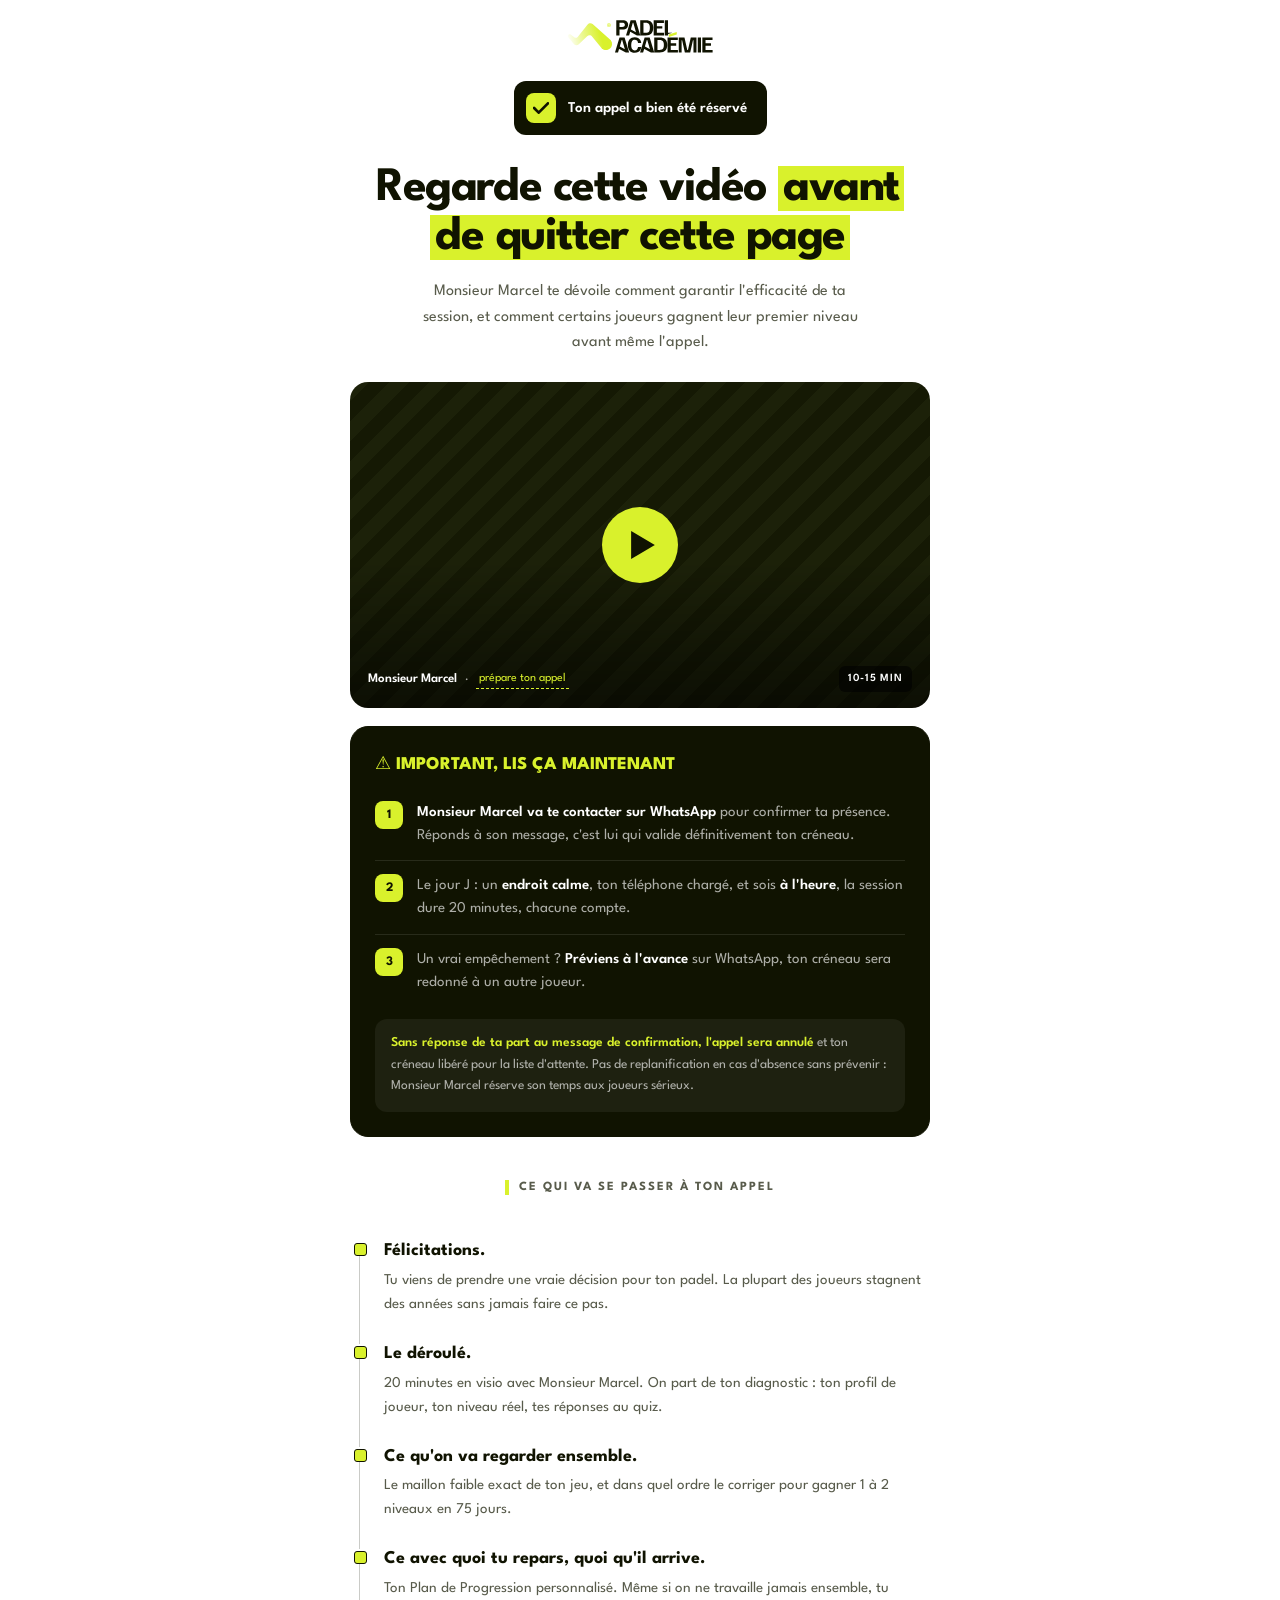
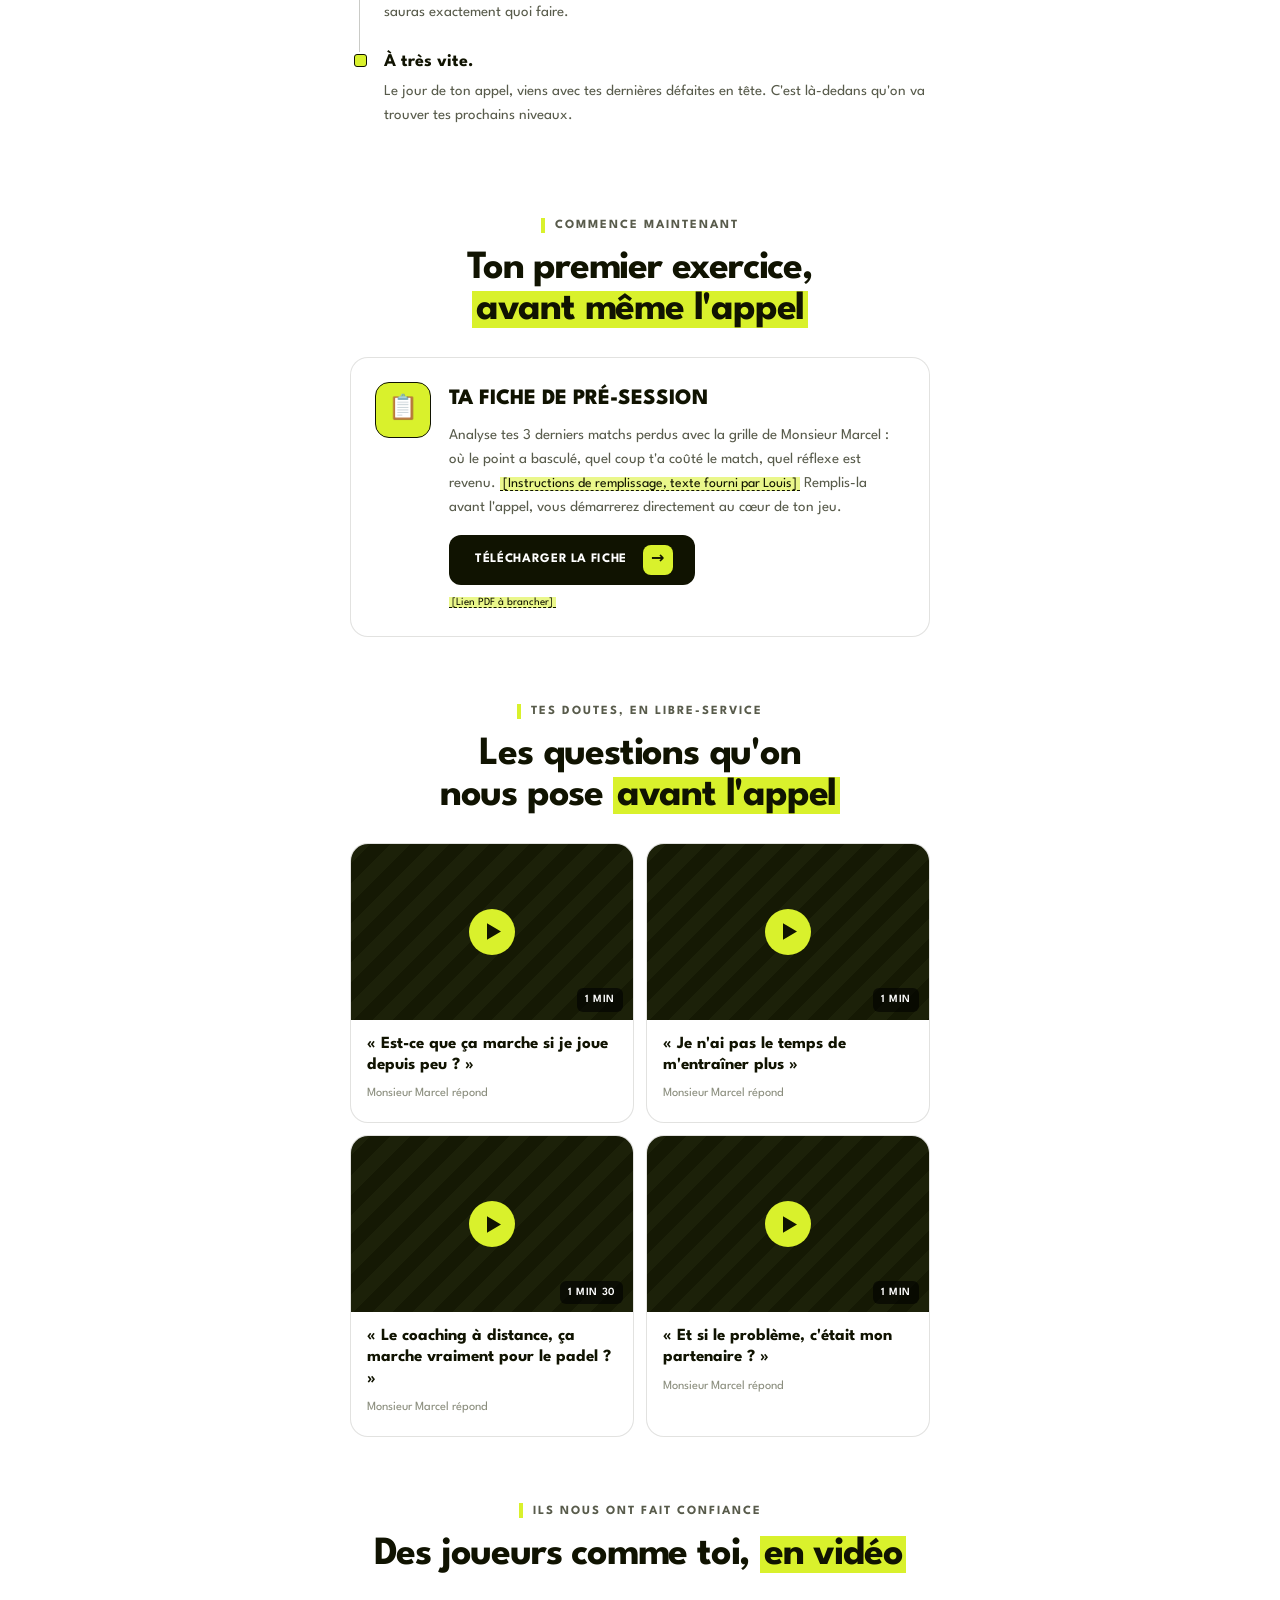
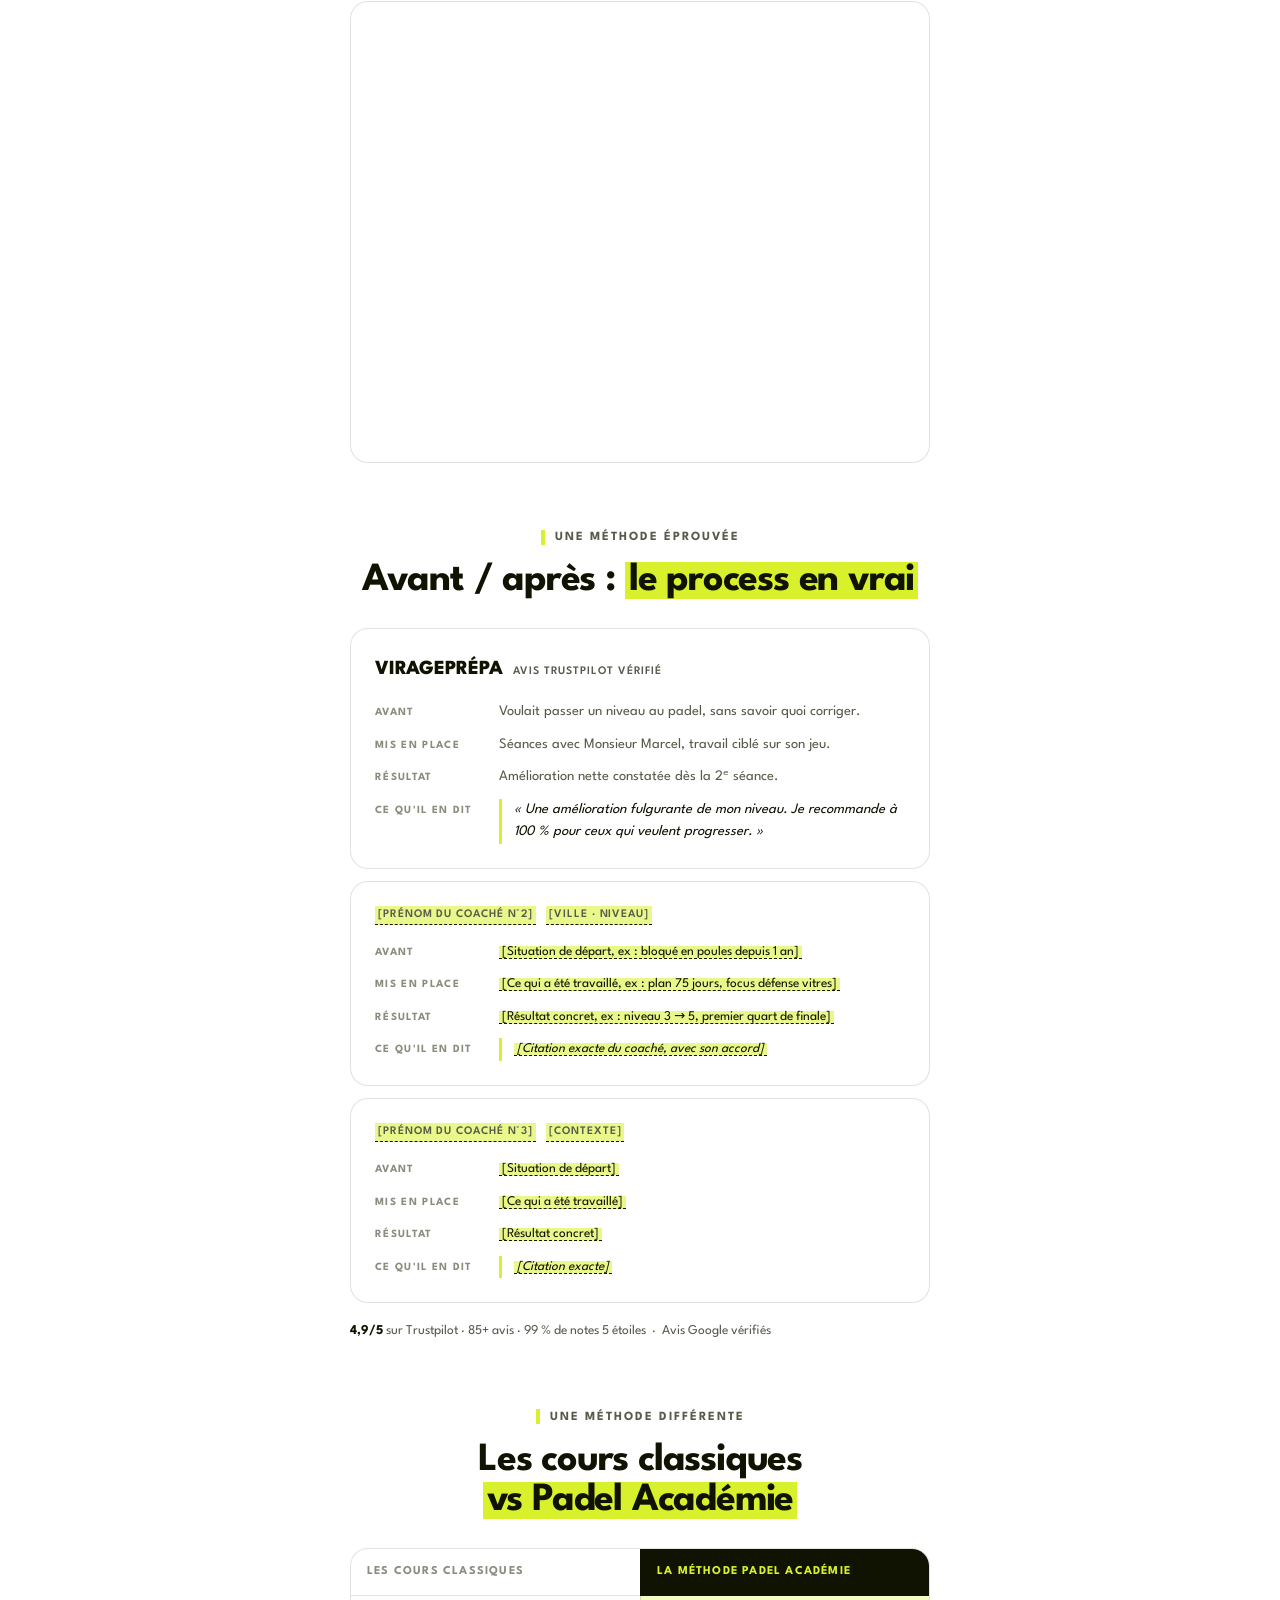
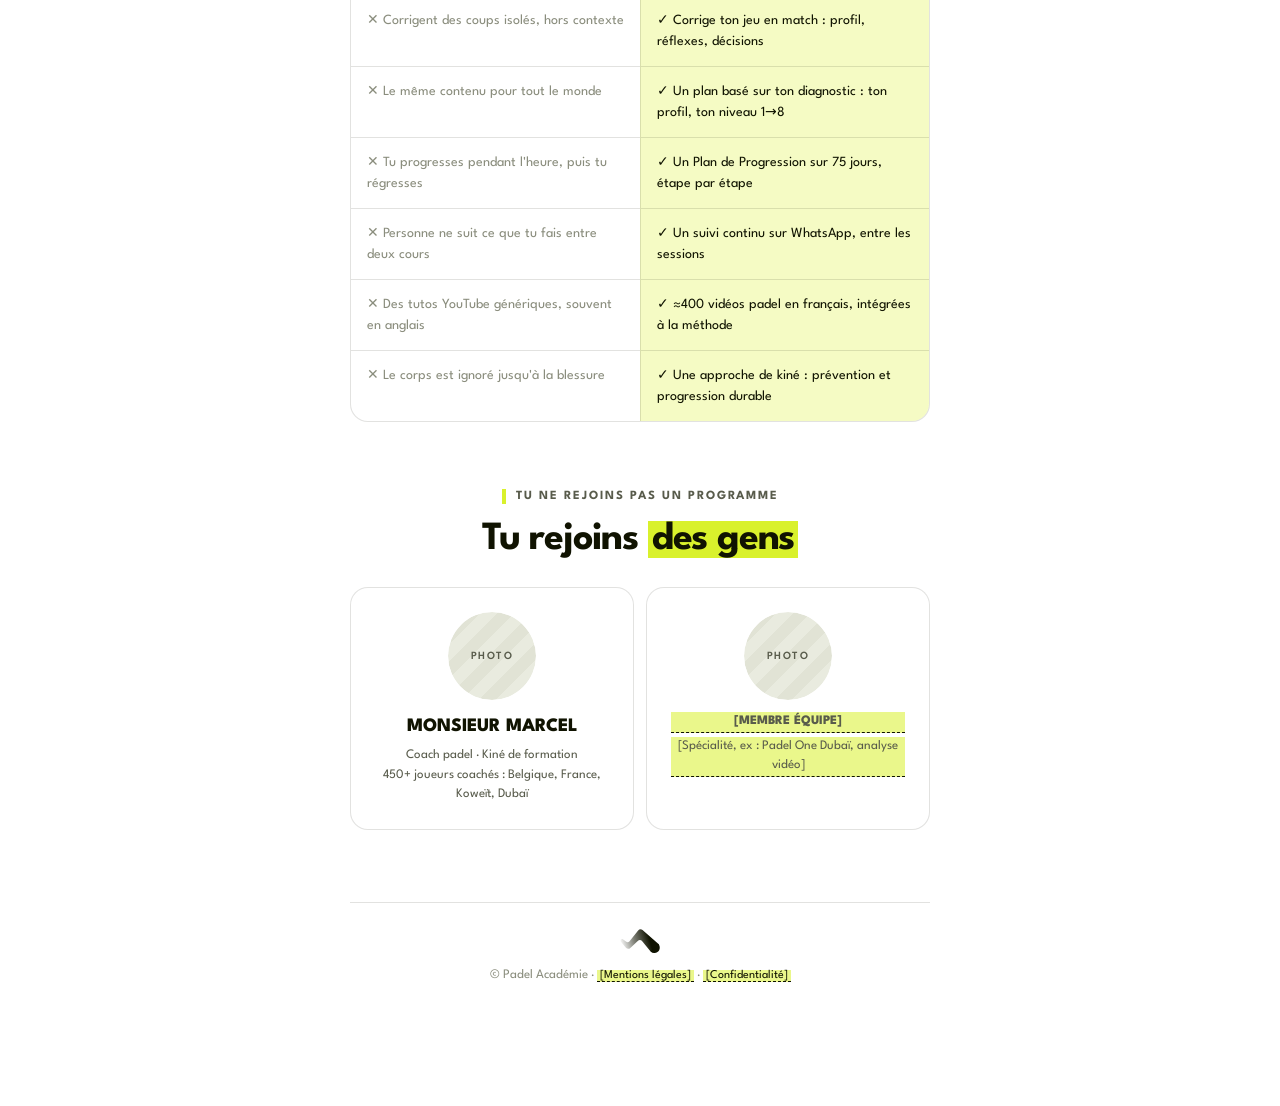
==== commit 10a59886: "feat(funnel): charte du brandbook V2 sur la landing, le quiz et la page merci - logo officiel en vec" ====
--- a/merci.html
+++ b/merci.html
@@ -7,24 +7,33 @@
 <meta name="viewport" content="width=device-width, initial-scale=1.0, viewport-fit=cover">
 <title>Ton appel est réservé : Padel Académie</title>
 <meta name="robots" content="noindex">
-<meta name="theme-color" content="#F2F1EA">
-<link rel="icon" type="image/png" href="/logo.png">
+<meta name="theme-color" content="#FFFFFF">
+<link rel="icon" type="image/png" href="/assets/icon.png">
+<link rel="apple-touch-icon" href="/assets/apple-touch-icon.png">
 <link rel="preconnect" href="https://fonts.googleapis.com">
 <link rel="preconnect" href="https://fonts.gstatic.com" crossorigin>
-<link href="https://fonts.googleapis.com/css2?family=Archivo:wdth,wght@62..125,500..900&family=Geist:wght@400;500;600;700&display=swap" rel="stylesheet">
+<link href="https://fonts.googleapis.com/css2?family=League+Spartan:wght@400;500;600;700;800&display=swap" rel="stylesheet">
 <link rel="stylesheet" href="/assets/funnel.css">
 <script>document.documentElement.classList.add('js')</script>
 </head>
 <body>
 <svg width="0" height="0" style="position:absolute" aria-hidden="true">
-  <symbol id="bounce" viewBox="0 0 100 58"><path d="M8 38 C4 34 4 28 8 24 C12 20 18 20 22 24 L30 32 L52 6 C56 2 63 2 67 6 L94 38 C98 42 98 49 94 53 C90 57 83 57 79 53 L59 30 L37 52 C33 56 27 56 23 52 Z" fill="#D9F12C"/></symbol>
-  <symbol id="play" viewBox="0 0 22 26"><path d="M0 0 L22 13 L0 26 Z" fill="#0B0D01"/></symbol>
-  <symbol id="check" viewBox="0 0 34 26"><path d="M2 13 L12 23 L32 3" stroke="#0B0D01" stroke-width="6" stroke-linecap="round" stroke-linejoin="round" fill="none"/></symbol>
+  <defs>
+    <linearGradient id="pa-g" gradientUnits="userSpaceOnUse" x1="300" y1="560" x2="590" y2="480"><stop offset="0" stop-color="#D9F12C" stop-opacity="0"/><stop offset=".5" stop-color="#D9F12C" stop-opacity=".55"/><stop offset="1" stop-color="#D9F12C"/></linearGradient>
+    <linearGradient id="pa-gi" gradientUnits="userSpaceOnUse" x1="300" y1="560" x2="590" y2="480"><stop offset="0" stop-color="#101301" stop-opacity="0"/><stop offset=".5" stop-color="#101301" stop-opacity=".55"/><stop offset="1" stop-color="#101301"/></linearGradient>
+    <path id="pa-body" d="M 308.59 545.37 L 360.30 606.75 C 371.80 620.39 392.42 621.54 405.36 609.25 L 481.12 537.29 C 494.22 524.84 515.16 526.20 526.55 540.25 L 610.17 643.39 C 619.73 655.18 636.43 658.32 649.61 650.80 L 682.11 632.26 C 691.78 626.74 697.75 616.46 697.75 605.33 L 697.75 588.43 C 697.75 579.51 693.91 571.03 687.22 565.15 L 529.74 426.71 C 516.49 415.06 496.19 416.81 485.13 430.56 L 395.07 542.44 C 387.51 551.83 373.86 553.51 364.25 546.24 L 332.03 521.87 C 316.49 510.12 296.80 529.87 308.59 545.37 Z"/>
+    <path id="pa-cap" d="M 689.42 567.23 C 699.74 577.54 705.53 591.53 705.53 606.12 C 705.53 620.71 699.74 634.69 689.42 645.01 C 679.11 655.32 665.12 661.12 650.53 661.12 C 635.94 661.12 621.96 655.32 611.64 645.01 Z"/>
+  </defs>
+  <symbol id="pa-mark" viewBox="300 416 408 248"><use href="#pa-body" fill="url(#pa-g)"/><use href="#pa-cap" fill="#D9F12C"/></symbol>
+  <symbol id="pa-mark-ink" viewBox="300 416 408 248"><use href="#pa-body" fill="url(#pa-gi)"/><use href="#pa-cap" fill="#101301"/></symbol>
+  <symbol id="pa-logo" viewBox="300 390 1316 298"><use href="#pa-body" fill="url(#pa-g)"/><use href="#pa-cap" fill="#D9F12C"/><path fill="#D9F12C" d="M 677.25 453.56 C 673.92 453.56 670.96 452.81 668.37 451.30 C 665.82 449.80 663.79 447.77 662.28 445.22 C 660.78 442.62 660.03 439.66 660.03 436.34 C 660.03 433.01 660.78 430.05 662.28 427.46 C 663.79 424.86 665.82 422.83 668.37 421.37 C 670.96 419.87 673.92 419.12 677.25 419.12 C 680.58 419.12 683.54 419.87 686.13 421.37 C 688.73 422.87 690.76 424.92 692.21 427.52 C 693.72 430.07 694.47 433.01 694.47 436.34 C 694.47 439.66 693.72 442.62 692.21 445.22 C 690.71 447.77 688.66 449.80 686.07 451.30 C 683.51 452.81 680.58 453.56 677.25 453.56 Z M 677.25 449.25 C 681.21 449.25 684.31 448.09 686.54 445.77 C 688.82 443.44 689.96 440.30 689.96 436.34 C 689.96 432.37 688.82 429.23 686.54 426.91 C 684.31 424.58 681.21 423.42 677.25 423.42 C 673.29 423.42 670.17 424.58 667.89 426.91 C 665.66 429.23 664.54 432.37 664.54 436.34 C 664.54 440.30 665.66 443.44 667.89 445.77 C 670.17 448.09 673.29 449.25 677.25 449.25 Z M 670.07 444.54 L 670.07 428.14 L 679.10 428.14 C 681.19 428.14 682.74 428.57 683.74 429.44 C 684.75 430.30 685.25 431.49 685.25 432.99 C 685.25 433.99 684.97 434.88 684.42 435.66 C 683.92 436.43 683.15 437.00 682.10 437.36 L 685.72 444.19 L 685.72 444.54 L 680.46 444.54 L 677.18 438.18 L 675.07 438.18 L 675.07 444.54 Z M 675.07 434.76 L 677.73 434.76 C 678.32 434.76 678.84 434.67 679.30 434.49 C 679.76 434.26 679.98 433.81 679.98 433.12 C 679.98 432.40 679.76 431.92 679.30 431.69 C 678.84 431.46 678.32 431.35 677.73 431.35 L 675.07 431.35 Z"/><path fill="currentColor" d="M 743.84 528.85 L 743.84 393 L 800.62 393 C 818.03 393 830.75 396.71 838.76 404.14 C 846.77 411.46 850.78 421.33 850.78 433.75 C 850.78 446.17 846.77 456.10 838.76 463.53 C 830.86 470.96 818.15 474.68 800.62 474.68 L 772.75 474.68 L 772.75 528.85 Z M 772.75 452.73 L 796.26 452.73 C 804.16 452.73 810.31 451.40 814.73 448.73 C 819.25 445.94 821.52 441.01 821.52 433.92 C 821.52 426.96 819.25 422.08 814.73 419.30 C 810.31 416.39 804.16 414.94 796.26 414.94 L 772.75 414.94 Z M 832.27 528.85 L 832.27 527.80 L 873.20 393 L 919.01 393 L 960.11 527.80 L 960.11 528.85 L 930.16 528.85 L 897.24 415.64 L 893.06 415.64 L 859.79 528.85 Z M 866.24 494.88 L 872.33 472.94 L 921.91 500.5 L 930.16 528.85 Z M 960.11 528.85 L 960.11 393 L 1008.53 393 C 1032.68 393 1050.21 398.98 1061.13 410.93 C 1072.04 422.78 1077.50 439.44 1077.50 460.92 C 1077.50 482.40 1072.04 499.12 1061.13 511.08 C 1050.21 522.92 1032.68 528.85 1008.53 528.85 Z M 989.37 506.20 L 1006.79 506.20 C 1015.73 506.20 1023.16 504.87 1029.08 502.20 C 1035.12 499.41 1039.65 494.76 1042.67 488.26 C 1045.69 481.65 1047.19 472.53 1047.19 460.92 C 1047.19 449.31 1045.69 440.25 1042.67 433.75 C 1039.65 427.13 1035.12 422.49 1029.08 419.82 C 1023.16 417.03 1015.73 415.64 1006.79 415.64 L 989.37 415.64 Z M 1081.41 528.85 L 1081.41 393 L 1174.07 393 L 1174.07 415.98 L 1110.33 415.98 L 1110.33 445.94 L 1159.44 445.94 L 1159.44 467.19 L 1110.33 467.19 L 1110.33 505.85 L 1175.12 505.85 L 1175.12 528.85 Z M 1181.69 528.85 L 1181.69 393 L 1210.95 393 L 1210.95 505.85 L 1250.5 505.85 L 1212 516.5 L 1212 528.85 Z M 732 683.85 L 732 682.80 L 772.92 548 L 818.73 548 L 859.83 682.80 L 859.83 683.85 L 829.88 683.85 L 796.96 570.64 L 792.78 570.64 L 759.51 683.85 Z M 765.96 649.88 L 772.05 627.94 L 821.34 654.5 L 829.88 683.85 Z M 910.53 686.46 C 890.79 686.46 875.46 680.25 864.55 667.82 C 853.75 655.40 848.35 638.10 848.35 615.92 C 848.35 593.98 853.69 576.73 864.37 564.19 C 875.06 551.65 890.39 545.38 910.35 545.38 C 922.32 545.38 932.53 547.65 941.01 552.17 C 949.48 556.59 956.10 562.74 960.86 570.64 C 965.62 578.53 968.41 587.59 969.23 597.81 L 940.14 597.81 C 939.21 588.28 936.13 580.85 930.91 575.51 C 925.68 570.06 918.89 567.33 910.53 567.33 C 899.96 567.33 892.01 571.57 886.67 580.04 C 881.33 588.52 878.66 600.53 878.66 616.09 C 878.66 632.23 881.39 644.37 886.84 652.5 C 892.42 660.51 900.25 664.51 910.35 664.51 C 919.07 664.51 925.97 661.73 931.08 656.15 C 936.31 650.58 939.32 643.21 940.14 634.03 L 969.23 634.03 C 968.41 644.25 965.62 653.31 960.86 661.20 C 956.10 669.10 949.48 675.31 941.01 679.84 C 932.65 684.25 922.49 686.46 910.53 686.46 Z M 958.68 683.85 L 958.68 682.80 L 999.61 548 L 1045.41 548 L 1086.52 682.80 L 1086.52 683.85 L 1056.56 683.85 L 1023.64 570.64 L 1019.46 570.64 L 986.20 683.85 Z M 992.64 649.88 L 998.74 627.94 L 1048.03 654.5 L 1056.56 683.85 Z M 1086.52 683.85 L 1086.52 548 L 1134.94 548 C 1159.08 548 1176.62 553.98 1187.53 565.93 C 1198.45 577.78 1203.91 594.44 1203.91 615.92 C 1203.91 637.40 1198.45 654.12 1187.53 666.08 C 1176.62 677.92 1159.08 683.85 1134.94 683.85 Z M 1115.78 661.20 L 1133.19 661.20 C 1142.14 661.20 1149.57 659.87 1155.49 657.20 C 1161.53 654.41 1166.05 649.76 1169.07 643.26 C 1172.09 636.65 1173.60 627.53 1173.60 615.92 C 1173.60 604.31 1172.09 595.25 1169.07 588.75 C 1166.05 582.13 1161.53 577.49 1155.49 574.82 C 1149.57 572.03 1142.14 570.64 1133.19 570.64 L 1115.78 570.64 Z M 1206.77 683.85 L 1206.77 548 L 1299.43 548 L 1299.43 570.98 L 1235.69 570.98 L 1235.69 600.94 L 1284.80 600.94 L 1284.80 622.19 L 1235.69 622.19 L 1235.69 660.85 L 1300.48 660.85 L 1300.48 683.85 Z M 1308.10 683.85 L 1308.10 548 L 1359.65 548 L 1384.91 660.85 L 1391.17 660.85 L 1416.43 548 L 1467.98 548 L 1467.98 683.85 L 1440.81 683.85 L 1440.81 572.03 L 1436.28 572.03 L 1411.55 683.85 L 1363.14 683.85 L 1338.40 572.03 L 1333.87 572.03 L 1333.87 683.85 Z M 1479.81 683.85 L 1479.81 548 L 1509.07 548 L 1509.07 683.85 Z M 1520.90 683.85 L 1520.90 548 L 1613.56 548 L 1613.56 570.98 L 1549.82 570.98 L 1549.82 600.94 L 1598.93 600.94 L 1598.93 622.19 L 1549.82 622.19 L 1549.82 660.85 L 1614.60 660.85 L 1614.60 683.85 Z"/><path fill="#D9F12C" d="M 1218.5 520.41 L 1290 499 L 1290 522 L 1218.5 543.41 Z"/></symbol>
+  <symbol id="play" viewBox="0 0 22 26"><path d="M0 0 L22 13 L0 26 Z" fill="#101301"/></symbol>
+  <symbol id="check" viewBox="0 0 34 26"><path d="M2 13 L12 23 L32 3" stroke="#101301" stroke-width="6" stroke-linecap="round" stroke-linejoin="round" fill="none"/></symbol>
 </svg>
 <div class="wrap">
 
 <div class="topbar" style="justify-content:center">
-  <a class="logo" href="/"><svg><use href="#bounce"/></svg><span>Padel Académie</span></a>
+  <a class="logo" href="/" aria-label="Padel Académie"><svg viewBox="0 0 1316 298"><use href="#pa-logo"/></svg></a>
 </div>
 
 <!-- ============ BLOC 1 · BADGE DE CONFIRMATION ============ -->
@@ -158,7 +167,7 @@
 </section>
 
 <footer>
-  <svg style="width:28px;opacity:.7"><use href="#bounce"/></svg>
+  <svg viewBox="0 0 408 248" style="width:40px" aria-hidden="true"><use href="#pa-mark-ink"/></svg>
   <div>© Padel Académie · <span class="ph">[Mentions légales]</span> · <span class="ph">[Confidentialité]</span></div>
 </footer>
 
--- a/assets/funnel.css
+++ b/assets/funnel.css
@@ -1,16 +1,18 @@
 /* Padel Académie · funnel v7 · design system partagé (index + merci)
-   Fond papier par défaut ; les bandes .dark passent en encre. Le lime est un accent franc :
+   Brandbook V2 (TETRA Lab) : encre #101301, blanc, lime #D9F12C, lime secondaire #AFF12C, League Spartan.
+   Fond blanc par défaut ; les bandes .dark passent en encre. Le lime est un accent franc :
    aplat de CTA sur fond sombre, surligneur sur fond clair, jamais en texte sur fond clair. */
 :root{
-  --ink:#0E0F0B;--ink2:#17180F;--ink3:#23251A;
-  --paper:#F2F1EA;--card:#FFFFFF;--sand:#E7E6DD;
-  --lime:#D9F12C;--lime2:#C9E11B;
-  --t:#0E0F0B;--m:#5B5C53;--f:#8B8C82;--line:rgba(14,15,11,.12);--line2:rgba(14,15,11,.22);
-  --td:#F4F4EE;--md:rgba(244,244,238,.64);--fd:rgba(244,244,238,.42);--lined:rgba(255,255,255,.1);--lined2:rgba(255,255,255,.18);
+  --ink:#101301;--ink2:#181C07;--ink3:#242912;
+  --paper:#FFFFFF;--card:#FFFFFF;--fill:#F4F5EE;--sand:#E9EBDF;
+  --lime:#D9F12C;--lime2:#AFF12C;
+  --t:#101301;--m:#585B4B;--f:#8A8D7D;--line:rgba(16,19,1,.12);--line2:rgba(16,19,1,.22);
+  --td:#FFFFFF;--md:rgba(255,255,255,.66);--fd:rgba(255,255,255,.44);--lined:rgba(255,255,255,.1);--lined2:rgba(255,255,255,.18);
   --danger:#C2331B;
-  --display:'Archivo',system-ui,sans-serif;--body:'Geist',system-ui,-apple-system,sans-serif;
+  --display:'League Spartan',system-ui,sans-serif;--body:'League Spartan',system-ui,-apple-system,sans-serif;
   --r:18px;--r-sm:12px;--wrap:620px;--max:1200px;--gutter:20px;
   --ease:cubic-bezier(.2,.7,.2,1);
+  --trame:url('data:image/svg+xml,%3Csvg xmlns="http://www.w3.org/2000/svg" viewBox="0 0 460 280"%3E%3Cpath transform="translate(-275 -400)" d="M 308.5 545.3 L 360.3 606.7 C 371.8 620.3 392.4 621.5 405.3 609.2 L 481.1 537.2 C 494.2 524.8 515.1 526.2 526.5 540.2 L 610.1 643.3 C 619.7 655.1 636.4 658.3 649.6 650.8 L 682.1 632.2 C 691.7 626.7 697.7 616.4 697.7 605.3 L 697.7 588.4 C 697.7 579.5 693.9 571.0 687.2 565.1 L 529.7 426.7 C 516.4 415.0 496.1 416.8 485.1 430.5 L 395.0 542.4 C 387.5 551.8 373.8 553.5 364.2 546.2 L 332.0 521.8 C 316.4 510.1 296.8 529.8 308.5 545.3 Z" fill="none" stroke="%23D9F12C" stroke-width="3.4"/%3E%3C/svg%3E');
 }
 *{margin:0;padding:0;box-sizing:border-box}
 html{scroll-behavior:smooth;-webkit-text-size-adjust:100%}
@@ -25,15 +27,14 @@
 .dark{background:var(--ink);color:var(--td)}
 
 /* ---------- typographie ---------- */
-.display{font-family:var(--display);font-stretch:72%;font-weight:800;text-transform:uppercase;line-height:.93;letter-spacing:-.005em;text-wrap:balance}
+.display{font-family:var(--display);font-weight:700;line-height:1.02;letter-spacing:-.03em;text-wrap:balance}
 .display em{font-style:normal;background:var(--lime);color:var(--ink);padding:0 .1em;-webkit-box-decoration-break:clone;box-decoration-break:clone}
 .dark .display em{background:none;padding:0;color:var(--lime)}
-h1.display{font-size:clamp(38px,8vw,56px)}
-h2.display{font-size:clamp(34px,6.4vw,44px)}
-.eyebrow{display:inline-flex;align-items:center;gap:10px;font-family:var(--display);font-stretch:100%;font-weight:600;font-size:12px;letter-spacing:.16em;text-transform:uppercase;color:var(--m)}
-.eyebrow::before{content:'';width:8px;height:8px;background:var(--lime);box-shadow:0 0 0 1px var(--ink) inset}
+h1.display{font-size:clamp(32px,7vw,48px)}
+h2.display{font-size:clamp(30px,6vw,40px)}
+.eyebrow{display:inline-flex;align-items:center;gap:10px;font-family:var(--display);font-weight:700;font-size:12.5px;letter-spacing:.16em;text-transform:uppercase;color:var(--m)}
+.eyebrow::before{content:'';width:4px;height:15px;background:var(--lime)}
 .dark .eyebrow{color:var(--md)}
-.dark .eyebrow::before{box-shadow:none}
 .lead{color:var(--m);font-size:17px;line-height:1.6}
 .lead b{color:var(--t);font-weight:600}
 .dark .lead{color:var(--md)}.dark .lead b{color:var(--td)}
@@ -42,15 +43,14 @@
 /* ---------- logo / barre haute ---------- */
 .topbar{display:flex;align-items:center;justify-content:space-between;padding:20px 0 6px}
 .logo{display:inline-flex;align-items:center;gap:10px;text-decoration:none}
-.logo svg{width:32px;height:19px}
-.logo span{font-family:var(--display);font-stretch:100%;font-weight:700;font-size:13px;letter-spacing:.14em;text-transform:uppercase}
+.logo svg{width:146px;height:33px}
 .trust{display:inline-flex;align-items:center;gap:7px;font-size:13px;color:var(--md)}
 .trust b{color:var(--td);font-weight:600}
 .trust .star{color:var(--lime);font-size:13px}
 
 /* ---------- boutons : encre sur papier, lime sur encre ---------- */
-.btn{display:inline-flex;align-items:center;justify-content:center;gap:16px;min-height:58px;padding:0 22px 0 26px;border-radius:12px;
-  background:var(--ink);color:var(--td);font-family:var(--display);font-stretch:85%;font-weight:700;font-size:17px;letter-spacing:.02em;text-transform:uppercase;
+.btn{display:inline-flex;align-items:center;justify-content:center;gap:16px;min-height:58px;padding:10px 22px 10px 26px;border-radius:12px;line-height:1.2;
+  background:var(--ink);color:var(--td);font-family:var(--display);font-weight:700;font-size:16px;letter-spacing:.05em;text-transform:uppercase;
   text-decoration:none;transition:background .2s,transform .2s var(--ease)}
 .btn .arr{display:inline-grid;place-items:center;width:30px;height:30px;border-radius:8px;background:var(--lime);color:var(--ink);font-size:16px;transition:transform .25s var(--ease)}
 .btn:hover{background:#000}
@@ -60,7 +60,7 @@
 .btn.full{width:100%}
 .dark .btn,.sticky .btn{background:var(--lime);color:var(--ink)}
 .dark .btn .arr,.sticky .btn .arr{background:var(--ink);color:var(--lime)}
-.dark .btn:hover,.sticky .btn:hover{background:#E6FA4A}
+.dark .btn:hover,.sticky .btn:hover{background:var(--lime2)}
 .micro{margin-top:14px;font-size:13px;color:var(--f);display:flex;gap:16px;flex-wrap:wrap}
 .micro span{display:inline-flex;align-items:center;gap:7px}
 .micro span::before{content:'';width:5px;height:5px;background:var(--lime);box-shadow:0 0 0 1px var(--ink)}
@@ -78,19 +78,19 @@
 /* ---------- média (vidéo) ---------- */
 .video{position:relative;aspect-ratio:16/9;border-radius:var(--r);overflow:hidden;cursor:pointer;background:
   linear-gradient(180deg,rgba(0,0,0,0) 55%,rgba(0,0,0,.55)),
-  repeating-linear-gradient(135deg,#1B1D14 0 14px,#17180F 14px 28px);color:var(--td)}
+  repeating-linear-gradient(135deg,#1C2109 0 14px,#151904 14px 28px);color:var(--td)}
 .video .play{position:absolute;left:50%;top:50%;transform:translate(-50%,-50%);width:76px;height:76px;border-radius:50%;background:var(--lime);display:flex;align-items:center;justify-content:center;z-index:1;transition:transform .3s var(--ease)}
 .video .play svg{margin-left:5px}
 .video:hover .play{transform:translate(-50%,-50%) scale(1.07)}
 .video .cap{position:absolute;left:18px;right:18px;bottom:16px;display:flex;align-items:center;gap:8px;font-size:13px;color:var(--md);z-index:1}
 .video .cap b{color:var(--td);font-weight:600}
-.video .dur{margin-left:auto;padding:4px 9px;border-radius:6px;background:rgba(0,0,0,.6);font-family:var(--display);font-stretch:100%;font-weight:600;font-size:11px;letter-spacing:.08em;color:var(--td)}
+.video .dur{margin-left:auto;padding:4px 9px;border-radius:6px;background:rgba(0,0,0,.6);font-family:var(--display);font-weight:600;font-size:11px;letter-spacing:.08em;color:var(--td)}
 
 /* ---------- placeholders (contenus à fournir) ---------- */
 .ph{background:rgba(217,241,44,.55);color:var(--ink);border-bottom:1px dashed var(--ink);font-size:.92em;padding:0 3px}
 .dark .ph,.video .ph,.card.lime .ph{background:none;color:var(--lime);border-bottom-color:var(--lime)}
-.slot{background:repeating-linear-gradient(135deg,var(--sand) 0 12px,#DEDDD3 12px 24px);color:var(--m);font-family:var(--display);font-stretch:100%;font-weight:600;font-size:11px;letter-spacing:.14em;text-transform:uppercase;display:flex;align-items:center;justify-content:center;text-align:center;line-height:1.5;padding:8px}
-.dark .slot{background:repeating-linear-gradient(135deg,#1B1D14 0 12px,#17180F 12px 24px);color:var(--fd)}
+.slot{background:repeating-linear-gradient(135deg,var(--sand) 0 12px,#E1E3D5 12px 24px);color:var(--m);font-family:var(--display);font-weight:600;font-size:11px;letter-spacing:.14em;text-transform:uppercase;display:flex;align-items:center;justify-content:center;text-align:center;line-height:1.5;padding:8px}
+.dark .slot{background:repeating-linear-gradient(135deg,#1C2109 0 12px,#151904 12px 24px);color:var(--fd)}
 
 /* ---------- preuve ---------- */
 .avatars{display:flex;align-items:center;gap:12px;margin-top:26px}
@@ -102,7 +102,7 @@
 .avatars p b{color:var(--td);font-weight:600}
 .chips{display:flex;flex-wrap:wrap;gap:8px 18px}
 .chip{display:inline-flex;align-items:center;gap:8px;font-size:14.5px;color:inherit}
-.chip::before{content:'';width:16px;height:16px;flex-shrink:0;border-radius:4px;background:var(--lime) center/10px no-repeat url("data:image/svg+xml,%3Csvg xmlns='http://www.w3.org/2000/svg' viewBox='0 0 34 26'%3E%3Cpath d='M2 13 L12 23 L32 3' stroke='%230E0F0B' stroke-width='6' stroke-linecap='round' stroke-linejoin='round' fill='none'/%3E%3C/svg%3E")}
+.chip::before{content:'';width:16px;height:16px;flex-shrink:0;border-radius:4px;background:var(--lime) center/10px no-repeat url("data:image/svg+xml,%3Csvg xmlns='http://www.w3.org/2000/svg' viewBox='0 0 34 26'%3E%3Cpath d='M2 13 L12 23 L32 3' stroke='%23101301' stroke-width='6' stroke-linecap='round' stroke-linejoin='round' fill='none'/%3E%3C/svg%3E")}
 .chip.link{padding:10px 16px;border:1px solid var(--line2);border-radius:999px;text-decoration:none;font-weight:500;font-size:14px;transition:background .2s,border-color .2s}
 .chip.link::before{display:none}
 .chip.link::after{content:'↗';color:var(--f);transition:transform .2s var(--ease)}
@@ -132,7 +132,7 @@
 .checks li:last-child{border-bottom:1px solid var(--line)}
 .checks li::before{content:'';width:22px;height:22px;flex-shrink:0;border-radius:6px;border:1px solid var(--line2);transition:all .3s var(--ease);background:center/11px no-repeat}
 .checks li.ok{color:var(--t)}
-.checks li.ok::before{background-color:var(--lime);border-color:var(--ink);background-image:url("data:image/svg+xml,%3Csvg xmlns='http://www.w3.org/2000/svg' viewBox='0 0 34 26'%3E%3Cpath d='M2 13 L12 23 L32 3' stroke='%230E0F0B' stroke-width='6' stroke-linecap='round' stroke-linejoin='round' fill='none'/%3E%3C/svg%3E")}
+.checks li.ok::before{background-color:var(--lime);border-color:var(--ink);background-image:url("data:image/svg+xml,%3Csvg xmlns='http://www.w3.org/2000/svg' viewBox='0 0 34 26'%3E%3Cpath d='M2 13 L12 23 L32 3' stroke='%23101301' stroke-width='6' stroke-linecap='round' stroke-linejoin='round' fill='none'/%3E%3C/svg%3E")}
 .ready{display:flex;justify-content:center;flex-wrap:wrap;gap:6px 16px;margin:-6px 0 24px;font-size:13px;font-weight:500;color:var(--t)}
 :focus-visible{outline:2px solid var(--ink);outline-offset:3px;border-radius:6px}
 .dark :focus-visible{outline-color:var(--lime)}
@@ -147,15 +147,15 @@
 /* =========================================================
    QUIZ (fond papier)
    ========================================================= */
-.qhead{display:flex;align-items:center;justify-content:space-between;gap:14px;padding:16px 0 28px;position:sticky;top:0;z-index:5;background:linear-gradient(180deg,var(--paper) 72%,rgba(242,241,234,0))}
-.qhead>svg{filter:brightness(0);height:18px}
+.qhead{display:flex;align-items:center;justify-content:space-between;gap:14px;padding:16px 0 28px;position:sticky;top:0;z-index:5;background:linear-gradient(180deg,var(--paper) 72%,rgba(255,255,255,0))}
+.qhead>svg{width:36px;height:22px;flex-shrink:0}
 .qback{width:40px;height:40px;border-radius:10px;border:1px solid var(--line2);display:flex;align-items:center;justify-content:center;color:var(--t);background:var(--card);transition:border-color .2s}
 .qback:hover{border-color:var(--ink)}
 .qback:disabled{opacity:.3;pointer-events:none}
 .qprog{flex:1}
 .qprog .meta{display:flex;justify-content:space-between;align-items:baseline;margin-bottom:8px}
-.qprog .lbl{font-family:var(--display);font-stretch:100%;font-weight:600;font-size:11px;letter-spacing:.16em;text-transform:uppercase;color:var(--m)}
-.qprog .num{font-family:var(--display);font-stretch:100%;font-weight:700;font-size:12px;color:var(--t);font-variant-numeric:tabular-nums}
+.qprog .lbl{font-family:var(--display);font-weight:600;font-size:11px;letter-spacing:.16em;text-transform:uppercase;color:var(--m)}
+.qprog .num{font-family:var(--display);font-weight:700;font-size:12px;color:var(--t);font-variant-numeric:tabular-nums}
 .qprog .bar{height:6px;background:var(--sand);border-radius:6px;overflow:hidden}
 .qprog .fill{height:100%;background:var(--ink);border-radius:6px;transition:width .55s var(--ease);position:relative}
 .qprog .fill::after{content:'';position:absolute;right:0;top:0;bottom:0;width:6px;border-radius:6px;background:var(--lime)}
@@ -164,10 +164,10 @@
 @keyframes qin{from{opacity:0;transform:translateX(20px)}to{opacity:1;transform:none}}
 @keyframes qback{from{opacity:0;transform:translateX(-20px)}to{opacity:1;transform:none}}
 .sdiv{display:flex;align-items:center;gap:12px;margin:4px 0 22px}
-.sdiv span{font-family:var(--display);font-stretch:100%;font-weight:600;font-size:11px;color:var(--m);letter-spacing:.18em;text-transform:uppercase;white-space:nowrap}
+.sdiv span{font-family:var(--display);font-weight:600;font-size:11px;color:var(--m);letter-spacing:.18em;text-transform:uppercase;white-space:nowrap}
 .sdiv::before,.sdiv::after{content:'';flex:1;height:1px;background:var(--line)}
-.qcat{display:inline-block;font-family:var(--display);font-stretch:100%;font-weight:600;font-size:11px;color:var(--ink);letter-spacing:.14em;text-transform:uppercase;padding:6px 10px;border-radius:6px;margin-bottom:16px;background:var(--lime)}
-.qtxt{font-family:var(--display);font-stretch:92%;font-weight:700;font-size:clamp(24px,5.6vw,30px);line-height:1.15;margin-bottom:24px;letter-spacing:-.015em;text-wrap:balance}
+.qcat{display:inline-block;font-family:var(--display);font-weight:600;font-size:11px;color:var(--ink);letter-spacing:.14em;text-transform:uppercase;padding:6px 10px;border-radius:6px;margin-bottom:16px;background:var(--lime)}
+.qtxt{font-family:var(--display);font-weight:700;font-size:clamp(24px,5.6vw,30px);line-height:1.15;margin-bottom:24px;letter-spacing:-.015em;text-wrap:balance}
 .opts{display:flex;flex-direction:column;gap:10px}
 .opt{display:flex;align-items:center;gap:14px;padding:16px 18px;min-height:64px;background:var(--card);border:1px solid var(--line);border-radius:14px;cursor:pointer;
   transition:border-color .15s,box-shadow .15s,transform .15s;text-align:left;width:100%;position:relative;
@@ -175,11 +175,11 @@
 .opt:hover{border-color:var(--ink);box-shadow:0 1px 0 var(--ink)}
 .opt:active{transform:scale(.99)}
 .opt.sel{border-color:var(--ink);box-shadow:0 0 0 1px var(--ink) inset,0 3px 0 var(--ink)}
-.opt .ol{width:30px;height:30px;flex-shrink:0;border:1px solid var(--line2);border-radius:8px;display:flex;align-items:center;justify-content:center;font-family:var(--display);font-stretch:100%;font-weight:700;font-size:12px;color:var(--m);transition:all .15s}
+.opt .ol{width:30px;height:30px;flex-shrink:0;border:1px solid var(--line2);border-radius:8px;display:flex;align-items:center;justify-content:center;font-family:var(--display);font-weight:700;font-size:12px;color:var(--m);transition:all .15s}
 .opt:hover .ol{border-color:var(--ink);color:var(--t)}
 .opt.sel .ol{background:var(--lime);border-color:var(--ink);color:var(--ink)}
 .opt .otxt{font-size:16px;line-height:1.45}
-.opt.solo{justify-content:center;background:var(--ink);color:var(--td);border-color:var(--ink);font-family:var(--display);font-stretch:85%;font-weight:700;text-transform:uppercase;letter-spacing:.02em;font-size:17px;min-height:60px;border-radius:12px}
+.opt.solo{justify-content:center;background:var(--ink);color:var(--td);border-color:var(--ink);font-family:var(--display);font-weight:700;text-transform:uppercase;letter-spacing:.02em;font-size:17px;min-height:60px;border-radius:12px}
 .opt.solo .otxt{font-size:inherit;text-align:center}
 .opt.solo:hover{background:#000;box-shadow:none}
 .kbd{margin-top:18px;text-align:center;font-size:12px;color:var(--f)}
@@ -189,8 +189,8 @@
 .btnn.vis{opacity:1;visibility:visible;pointer-events:all;transform:none;transition:opacity .25s,transform .3s var(--ease)}
 /* déclaration : le seul moment sombre du quiz */
 .stmt{padding:30px 26px;border-radius:var(--r);background:var(--ink);color:var(--td);margin-bottom:14px}
-.stmt p{font-family:var(--display);font-stretch:75%;font-weight:800;text-transform:uppercase;font-size:clamp(28px,7vw,38px);line-height:.98;text-wrap:balance}
-.stmt .sub{font-family:var(--body);font-stretch:100%;font-weight:400;text-transform:none;font-size:15.5px;color:var(--md);margin-top:16px;line-height:1.6}
+.stmt p{font-family:var(--display);font-weight:700;font-size:clamp(26px,6.4vw,34px);line-height:1.05;letter-spacing:-.025em;text-wrap:balance}
+.stmt .sub{font-family:var(--body);font-weight:400;text-transform:none;font-size:15.5px;color:var(--md);margin-top:16px;line-height:1.6}
 .stmt .sub b{color:var(--lime);font-weight:600}
 /* échelle */
 .ech{display:flex;flex-direction:column;gap:10px}
@@ -198,7 +198,7 @@
 .ech-item.ok{border-color:var(--line2)}
 .ech-item p{font-size:15.5px;line-height:1.45;margin-bottom:12px}
 .ech-notes{display:grid;grid-template-columns:repeat(5,1fr);gap:6px}
-.note{height:44px;background:var(--paper);border:1px solid var(--line);border-radius:10px;font-family:var(--display);font-stretch:100%;font-weight:700;font-size:15px;color:var(--m);transition:all .15s}
+.note{height:44px;background:var(--fill);border:1px solid var(--line);border-radius:10px;font-family:var(--display);font-weight:700;font-size:15px;color:var(--m);transition:all .15s}
 .note:hover{border-color:var(--ink);color:var(--t)}
 .note.choisi{background:var(--ink);color:var(--lime);border-color:var(--ink)}
 .ech-legende{display:flex;justify-content:space-between;font-size:11.5px;color:var(--f);margin:-8px 2px 14px;text-transform:uppercase;letter-spacing:.1em;font-weight:600}
@@ -219,7 +219,7 @@
 .field label{display:block;font-size:13px;font-weight:600;color:var(--t);margin-bottom:7px}
 .field .in{position:relative}
 .field .in svg{position:absolute;left:15px;top:50%;transform:translateY(-50%);color:var(--f);transition:color .2s}
-.field input{width:100%;height:54px;background:var(--paper);border:1px solid var(--line);border-radius:12px;padding:0 16px 0 44px;color:var(--t);font-family:var(--body);font-size:16px;transition:border-color .15s,background .15s,box-shadow .15s}
+.field input{width:100%;height:54px;background:var(--fill);border:1px solid var(--line);border-radius:12px;padding:0 16px 0 44px;color:var(--t);font-family:var(--body);font-size:16px;transition:border-color .15s,background .15s,box-shadow .15s}
 .field input::placeholder{color:var(--f)}
 .field input:focus{outline:none;border-color:var(--ink);background:var(--card);box-shadow:0 0 0 3px rgba(217,241,44,.7)}
 .field .in:focus-within svg{color:var(--ink)}
@@ -237,7 +237,7 @@
 .next li:nth-child(1){animation-delay:.25s}.next li:nth-child(2){animation-delay:.35s}.next li:nth-child(3){animation-delay:.45s}
 .next li:last-child{border-bottom:1px solid var(--line)}
 .next li b{color:var(--t);display:block;font-weight:600}
-.next li .n{width:28px;height:28px;flex-shrink:0;border-radius:8px;background:var(--ink);color:var(--lime);font-family:var(--display);font-stretch:100%;font-weight:700;font-size:13px;display:flex;align-items:center;justify-content:center;margin-top:1px}
+.next li .n{width:28px;height:28px;flex-shrink:0;border-radius:8px;background:var(--ink);color:var(--lime);font-family:var(--display);font-weight:700;font-size:13px;display:flex;align-items:center;justify-content:center;margin-top:1px}
 
 /* =========================================================
    LANDING
@@ -248,25 +248,25 @@
 .band.tight{padding:88px 0}
 .lp .sec-head{text-align:left;margin-bottom:52px;display:grid;gap:18px}
 .lp .sec-head .eyebrow{margin:0}
-.lp h2.display{font-size:clamp(40px,7vw,84px)}
+.lp h2.display{font-size:clamp(34px,5.6vw,68px)}
 
 /* en-tête */
 .hdr{position:sticky;top:0;z-index:60;background:var(--ink);border-bottom:1px solid transparent;transition:border-color .3s}
 .hdr.scrolled{border-bottom-color:var(--lined)}
 .hdr .in{max-width:var(--max);margin:0 auto;padding:14px var(--gutter);display:flex;align-items:center;justify-content:space-between;gap:16px}
 .hdr .hr{display:flex;align-items:center;gap:22px}
-.hcta{display:none;align-items:center;gap:10px;height:40px;padding:0 16px;border-radius:10px;background:var(--lime);color:var(--ink);font-family:var(--display);font-stretch:85%;font-weight:700;font-size:14.5px;letter-spacing:.02em;text-transform:uppercase;transition:background .2s}
-.hcta:hover{background:#E6FA4A}
+.hcta{display:none;align-items:center;gap:10px;height:40px;padding:0 16px;border-radius:10px;background:var(--lime);color:var(--ink);font-family:var(--display);font-weight:700;font-size:14.5px;letter-spacing:.02em;text-transform:uppercase;transition:background .2s}
+.hcta:hover{background:var(--lime2)}
 @media(min-width:900px){.hcta{display:inline-flex}}
 
 /* hero */
 .hero{padding-block:56px 96px}
 .hero .top{display:flex;align-items:center;justify-content:space-between;gap:16px;margin-bottom:28px}
 .hero .top .meta{font-size:13px;color:var(--fd)}
-.hero h1.display{font-size:clamp(40px,8.4vw,80px);line-height:.9;text-wrap:pretty}
+.hero h1.display{font-size:clamp(34px,6.2vw,72px);line-height:1;text-wrap:pretty}
 .hero h1 .l2{color:var(--lime)}
 .hero .row{display:grid;gap:40px;margin-top:36px;border-top:1px solid var(--lined);padding-top:36px}
-.hero .memesi{font-family:var(--display);font-stretch:92%;font-weight:600;font-size:clamp(20px,2.4vw,24px);line-height:1.3;color:var(--md);margin-bottom:18px}
+.hero .memesi{font-family:var(--display);font-weight:600;font-size:clamp(20px,2.4vw,24px);line-height:1.3;color:var(--md);margin-bottom:18px}
 .hero .memesi em{font-style:normal;color:var(--td)}
 .hero .lead{max-width:520px;margin-bottom:24px}
 .hero .chips{gap:10px 20px;margin-bottom:28px;color:var(--td)}
@@ -280,7 +280,7 @@
 .piste{display:flex;gap:16px;width:max-content;animation:defile 60s linear infinite;padding-right:16px}
 .marquee:hover .piste,.marquee:hover .names{animation-play-state:paused}
 .names{display:flex;align-items:center;gap:36px;padding-right:36px;width:max-content;animation:defile 70s linear infinite}
-.nm{display:inline-flex;align-items:baseline;gap:8px;white-space:nowrap;font-family:var(--display);font-stretch:75%;font-weight:700;font-size:24px;text-transform:uppercase;color:var(--td)}
+.nm{display:inline-flex;align-items:baseline;gap:8px;white-space:nowrap;font-family:var(--display);font-weight:700;font-size:21px;letter-spacing:.01em;text-transform:uppercase;color:var(--td)}
 .nm b{font-family:var(--body);color:var(--fd);font-weight:500;font-size:12px;letter-spacing:0;text-transform:none}
 .names .sep{width:5px;height:5px;background:var(--lime);flex-shrink:0}
 
@@ -288,25 +288,25 @@
 .steps{display:grid;grid-template-columns:repeat(3,1fr);border-top:2px solid var(--ink)}
 .step{padding:28px 28px 0 0}
 .step+.step{padding-left:28px;border-left:1px solid var(--line)}
-.step .n{font-family:var(--display);font-stretch:72%;font-weight:800;font-size:88px;line-height:.8;margin-bottom:26px;color:var(--ink)}
+.step .n{font-family:var(--display);font-weight:800;font-size:88px;line-height:.8;margin-bottom:26px;color:var(--ink)}
 .step .n i{font-style:normal;background:var(--lime);padding:0 .08em}
-.step b{display:block;font-family:var(--display);font-stretch:90%;font-weight:700;font-size:23px;line-height:1.15;letter-spacing:-.01em;margin-bottom:10px}
+.step b{display:block;font-family:var(--display);font-weight:700;font-size:23px;line-height:1.15;letter-spacing:-.01em;margin-bottom:10px}
 .step span{display:block;font-size:15.5px;color:var(--m);line-height:1.55;max-width:300px}
 
 /* le plan : maquette WhatsApp + liste */
 .plan-grid{display:grid;grid-template-columns:minmax(0,430px) 1fr;gap:72px;align-items:center}
-.phone{position:relative;border-radius:34px;background:var(--ink);padding:12px;box-shadow:0 50px 90px -40px rgba(14,15,11,.55)}
+.phone{position:relative;border-radius:34px;background:var(--ink);padding:12px;box-shadow:0 50px 90px -40px rgba(16,19,1,.55)}
 .phone .scr{border-radius:24px;overflow:hidden;background:#ECE5DB}
 .phone .bar{display:flex;align-items:center;gap:11px;padding:14px 16px;background:#1F2C33;color:#E9EDEF}
 .phone .av{width:36px;height:36px;border-radius:50%;background:var(--lime);display:grid;place-items:center;flex-shrink:0}
-.phone .av svg{width:22px;filter:brightness(0)}
+.phone .av svg{width:24px}
 .phone .bar b{display:block;font-size:14.5px;font-weight:600;line-height:1.2}
 .phone .bar small{font-size:12px;color:#8696A0}
 .chat{display:flex;flex-direction:column;gap:8px;padding:16px 14px 18px}
 .msg{align-self:flex-start;max-width:88%;background:#fff;border-radius:4px 12px 12px 12px;padding:9px 12px 8px;font-size:14px;line-height:1.45;color:#111B21;box-shadow:0 1px .5px rgba(11,20,26,.13)}
 .msg+.msg{border-radius:12px}
 .msg .k{display:block;font-size:11px;font-weight:600;letter-spacing:.06em;text-transform:uppercase;color:#667781;margin-bottom:4px}
-.msg .big{display:block;font-family:var(--display);font-stretch:85%;font-weight:800;font-size:22px;text-transform:uppercase;line-height:1.05;margin-bottom:4px}
+.msg .big{display:block;font-family:var(--display);font-weight:800;font-size:22px;text-transform:uppercase;line-height:1.05;margin-bottom:4px}
 .msg .t{display:block;text-align:right;font-size:10.5px;color:#667781;margin-top:3px}
 .lv8{display:grid;grid-template-columns:repeat(8,1fr);gap:3px;margin:6px 0 6px}
 .lv8 i{height:22px;border-radius:4px;background:#EEF0EA;font-style:normal;font-size:11px;font-weight:600;color:#8B8C82;display:grid;place-items:center}
@@ -315,9 +315,9 @@
 .phone .ex{position:absolute;top:-14px;right:22px;padding:6px 10px;border-radius:6px;background:var(--lime);color:var(--ink);font-size:11px;font-weight:700;letter-spacing:.1em;text-transform:uppercase;border:1px solid var(--ink)}
 .plan{list-style:none;border-top:2px solid var(--ink)}
 .pl{display:grid;grid-template-columns:64px 1fr;gap:18px;padding:24px 0;border-bottom:1px solid var(--line)}
-.pl .n{font-family:var(--display);font-stretch:72%;font-weight:800;font-size:40px;line-height:.9;color:var(--f);transition:color .2s}
+.pl .n{font-family:var(--display);font-weight:800;font-size:40px;line-height:.9;color:var(--f);transition:color .2s}
 .pl:hover .n{color:var(--ink)}
-.pl b{display:block;font-family:var(--display);font-stretch:90%;font-weight:700;font-size:22px;line-height:1.15;letter-spacing:-.01em;margin-bottom:6px}
+.pl b{display:block;font-family:var(--display);font-weight:700;font-size:22px;line-height:1.15;letter-spacing:-.01em;margin-bottom:6px}
 .pl span{display:block;font-size:15.5px;color:var(--m);line-height:1.55}
 .plan-cta{margin-top:34px}
 
@@ -333,7 +333,7 @@
 .stats{display:grid;grid-template-columns:repeat(4,1fr);margin-top:88px;border-top:1px solid var(--lined)}
 .stat{padding:28px 24px 0 0}
 .stat+.stat{padding-left:24px;border-left:1px solid var(--lined)}
-.stat .n{font-family:var(--display);font-stretch:72%;font-weight:800;font-size:clamp(52px,6.4vw,88px);line-height:.85;margin-bottom:14px;font-variant-numeric:tabular-nums;color:var(--td)}
+.stat .n{font-family:var(--display);font-weight:800;font-size:clamp(44px,5.2vw,76px);line-height:.85;letter-spacing:-.03em;white-space:nowrap;margin-bottom:14px;font-variant-numeric:tabular-nums;color:var(--td)}
 .stat .l{font-size:14px;color:var(--md);line-height:1.5}
 
 /* avis */
@@ -341,7 +341,7 @@
 .lp .marquee.rvs{padding:4px 0 8px}
 .rv{flex:0 0 380px;padding:28px;border-radius:var(--r);background:var(--card);border:1px solid var(--line);display:flex;flex-direction:column;gap:18px}
 .rv .stars{color:var(--ink);font-size:14px;letter-spacing:3px}
-.rv p{font-family:var(--display);font-stretch:92%;font-weight:600;font-size:20px;letter-spacing:-.01em;line-height:1.3;flex:1}
+.rv p{font-family:var(--display);font-weight:600;font-size:20px;letter-spacing:-.01em;line-height:1.3;flex:1}
 .rv .a{font-size:13px;color:var(--f);padding-top:16px;border-top:1px solid var(--line)}
 .senja{border-radius:var(--r);overflow:hidden;border:1px solid var(--line);background:var(--card);margin:20px 0 16px}
 .senja iframe{display:block;width:100%;height:460px;border:0;background:transparent}
@@ -352,14 +352,15 @@
 
 /* appel final : le seul aplat lime de la page */
 .final{position:relative;overflow:hidden;background:var(--lime);color:var(--ink);padding:120px 0}
-.final .mark{position:absolute;right:-6%;bottom:-18%;width:min(640px,80vw);opacity:.09;filter:brightness(0);pointer-events:none}
-.final h2.display{position:relative;font-size:clamp(46px,9vw,120px);max-width:980px;margin-bottom:40px}
+.final .mark{position:absolute;right:-6%;bottom:-18%;width:min(640px,80vw);opacity:.14;pointer-events:none}
+.final h2.display{position:relative;font-size:clamp(40px,7.4vw,104px);max-width:980px;margin-bottom:40px}
 .final h2 em{background:none;padding:0;text-decoration:underline;text-decoration-thickness:.08em;text-underline-offset:.1em}
 .final .btn{position:relative}
-.final .micro{position:relative;color:rgba(14,15,11,.7)}
+.final .micro{position:relative;color:rgba(16,19,1,.7)}
 .final .micro span::before{background:var(--ink);box-shadow:none}
 
 .lp footer{margin:0;padding:34px var(--gutter) 110px;border-top:1px solid var(--lined);flex-direction:row;justify-content:space-between;max-width:none;color:var(--fd)}
+.lp footer .logo{color:var(--td)}
 .lp footer .in{max-width:var(--max);margin:0 auto;width:100%;display:flex;align-items:center;justify-content:space-between;gap:16px;flex-wrap:wrap}
 @media(min-width:900px){.lp footer{padding-bottom:34px}}
 
@@ -380,12 +381,12 @@
 .instr h1{margin-bottom:16px}
 .instr p{color:var(--m);font-size:16px;max-width:460px;margin:0 auto}
 .important{margin-top:18px}
-.important .itit{display:flex;align-items:center;gap:10px;font-family:var(--display);font-stretch:80%;font-weight:800;font-size:18px;text-transform:uppercase;color:var(--lime);margin-bottom:8px}
+.important .itit{display:flex;align-items:center;gap:10px;font-family:var(--display);font-weight:800;font-size:18px;text-transform:uppercase;color:var(--lime);margin-bottom:8px}
 .important ol{list-style:none;counter-reset:imp}
 .important li{counter-increment:imp;position:relative;padding:13px 0 13px 42px;border-bottom:1px solid var(--lined);font-size:15px;line-height:1.55;color:var(--md)}
 .important li:last-child{border-bottom:0}
 .important li b{color:var(--td)}
-.important li::before{content:counter(imp);position:absolute;left:0;top:13px;width:28px;height:28px;border-radius:8px;background:var(--lime);color:var(--ink);font-family:var(--display);font-stretch:100%;font-weight:700;font-size:13px;display:flex;align-items:center;justify-content:center}
+.important li::before{content:counter(imp);position:absolute;left:0;top:13px;width:28px;height:28px;border-radius:8px;background:var(--lime);color:var(--ink);font-family:var(--display);font-weight:700;font-size:13px;display:flex;align-items:center;justify-content:center}
 .important .durete{margin-top:12px;padding:14px 16px;background:rgba(255,255,255,.06);border-radius:12px;font-size:13.5px;line-height:1.6;color:var(--md)}
 .important .durete b{color:var(--lime)}
 .timeline{list-style:none;margin-top:18px}
@@ -393,24 +394,24 @@
 .timeline li::before{content:'';position:absolute;left:9px;top:12px;bottom:-4px;width:1px;background:var(--line2)}
 .timeline li:last-child::before{display:none}
 .timeline li::after{content:'';position:absolute;left:4px;top:6px;width:11px;height:11px;border-radius:3px;background:var(--lime);border:1px solid var(--ink)}
-.timeline li b{color:var(--t);font-family:var(--display);font-stretch:90%;font-weight:700;font-size:18px;display:block;margin-bottom:2px}
+.timeline li b{color:var(--t);font-family:var(--display);font-weight:700;font-size:18px;display:block;margin-bottom:2px}
 .exo{display:flex;gap:18px;align-items:flex-start}
-.exo .picto{flex:0 0 56px;height:56px;border-radius:14px;background:var(--lime);border:1px solid var(--ink);display:flex;align-items:center;justify-content:center;font-size:24px}
-.exo b{display:block;font-family:var(--display);font-stretch:85%;font-weight:800;font-size:22px;text-transform:uppercase;margin-bottom:6px}
+.exo .picto{flex:0 0 56px;width:56px;height:56px;border-radius:14px;background:var(--lime);border:1px solid var(--ink);display:flex;align-items:center;justify-content:center;font-size:24px}
+.exo b{display:block;font-family:var(--display);font-weight:800;font-size:22px;text-transform:uppercase;margin-bottom:6px}
 .exo p{font-size:15px;color:var(--m);line-height:1.6;margin-bottom:16px}
 .faq{display:grid;grid-template-columns:1fr 1fr;gap:12px}
 .faqv{background:var(--card);border:1px solid var(--line);border-radius:var(--r);overflow:hidden;transition:border-color .2s;cursor:pointer}
 .faqv:hover{border-color:var(--ink)}
-.faqv .fv{aspect-ratio:16/10;background:repeating-linear-gradient(135deg,#1B1D14 0 14px,#17180F 14px 28px);display:flex;align-items:center;justify-content:center;position:relative;color:var(--td)}
+.faqv .fv{aspect-ratio:16/10;background:repeating-linear-gradient(135deg,#1C2109 0 14px,#151904 14px 28px);display:flex;align-items:center;justify-content:center;position:relative;color:var(--td)}
 .faqv .fv .mini{width:46px;height:46px;border-radius:50%;background:var(--lime);display:flex;align-items:center;justify-content:center;transition:transform .25s var(--ease)}
 .faqv:hover .fv .mini{transform:scale(1.08)}
 .faqv .fv .mini svg{margin-left:3px}
 .faqv .fv .dur{position:absolute;right:10px;bottom:8px;padding:3px 8px;border-radius:6px;background:rgba(0,0,0,.6);font-size:11px;font-weight:600;letter-spacing:.06em}
 .faqv .ft{padding:14px 16px 16px}
-.faqv .ft b{display:block;font-family:var(--display);font-stretch:90%;font-weight:700;font-size:17px;line-height:1.25;margin-bottom:4px}
+.faqv .ft b{display:block;font-family:var(--display);font-weight:700;font-size:17px;line-height:1.25;margin-bottom:4px}
 .faqv .ft span{font-size:12.5px;color:var(--f)}
 .cas{margin-bottom:12px}
-.cas .cnom{font-family:var(--display);font-stretch:85%;font-weight:800;font-size:20px;text-transform:uppercase;margin-bottom:16px;display:flex;align-items:baseline;gap:10px;flex-wrap:wrap}
+.cas .cnom{font-family:var(--display);font-weight:800;font-size:20px;text-transform:uppercase;margin-bottom:16px;display:flex;align-items:baseline;gap:10px;flex-wrap:wrap}
 .cas .cnom span{font-family:var(--body);color:var(--m);font-size:11.5px;font-weight:600;letter-spacing:.08em;text-transform:uppercase}
 .cas dl{display:grid;grid-template-columns:110px 1fr;gap:10px 14px;font-size:14.5px;line-height:1.55}
 .cas dt{font-size:11px;font-weight:700;letter-spacing:.12em;text-transform:uppercase;color:var(--f);padding-top:3px}
@@ -431,7 +432,7 @@
 .membre{text-align:center}
 .membre .photo{width:88px;height:88px;border-radius:50%;margin:0 auto 12px;overflow:hidden}
 .membre .photo .slot{width:100%;height:100%;border-radius:50%}
-.membre b{display:block;font-family:var(--display);font-stretch:85%;font-weight:800;font-size:19px;text-transform:uppercase;margin-bottom:4px}
+.membre b{display:block;font-family:var(--display);font-weight:800;font-size:19px;text-transform:uppercase;margin-bottom:4px}
 .membre span{font-size:13px;color:var(--m);line-height:1.5;display:block}
 
 /* ---------- mobile ---------- */
@@ -476,5 +477,10 @@
   .js [data-r]{opacity:1;transform:none}
 }
 
-/* sur papier, la marque passe en encre (le lime seul disparaît sur fond clair) */
-.wrap .logo svg,.wrap footer svg{filter:brightness(0)}
+/* ---------- signes du brandbook V2 : trame de bounce, grand bounce fondu, filet lime ---------- */
+.brand{position:relative;overflow:hidden;border-bottom:6px solid var(--lime)}
+.brand>.trame{position:absolute;inset:0;pointer-events:none;opacity:.14;
+  background-image:var(--trame),var(--trame);background-size:138px 84px;background-position:0 0,69px 42px;
+  -webkit-mask-image:linear-gradient(115deg,transparent 45%,#000 75%);mask-image:linear-gradient(115deg,transparent 45%,#000 75%)}
+.brand>.bigmark{position:absolute;right:-12%;top:-2%;width:min(1080px,96vw);opacity:.1;pointer-events:none}
+.brand>.hero,.brand>.strip{position:relative}
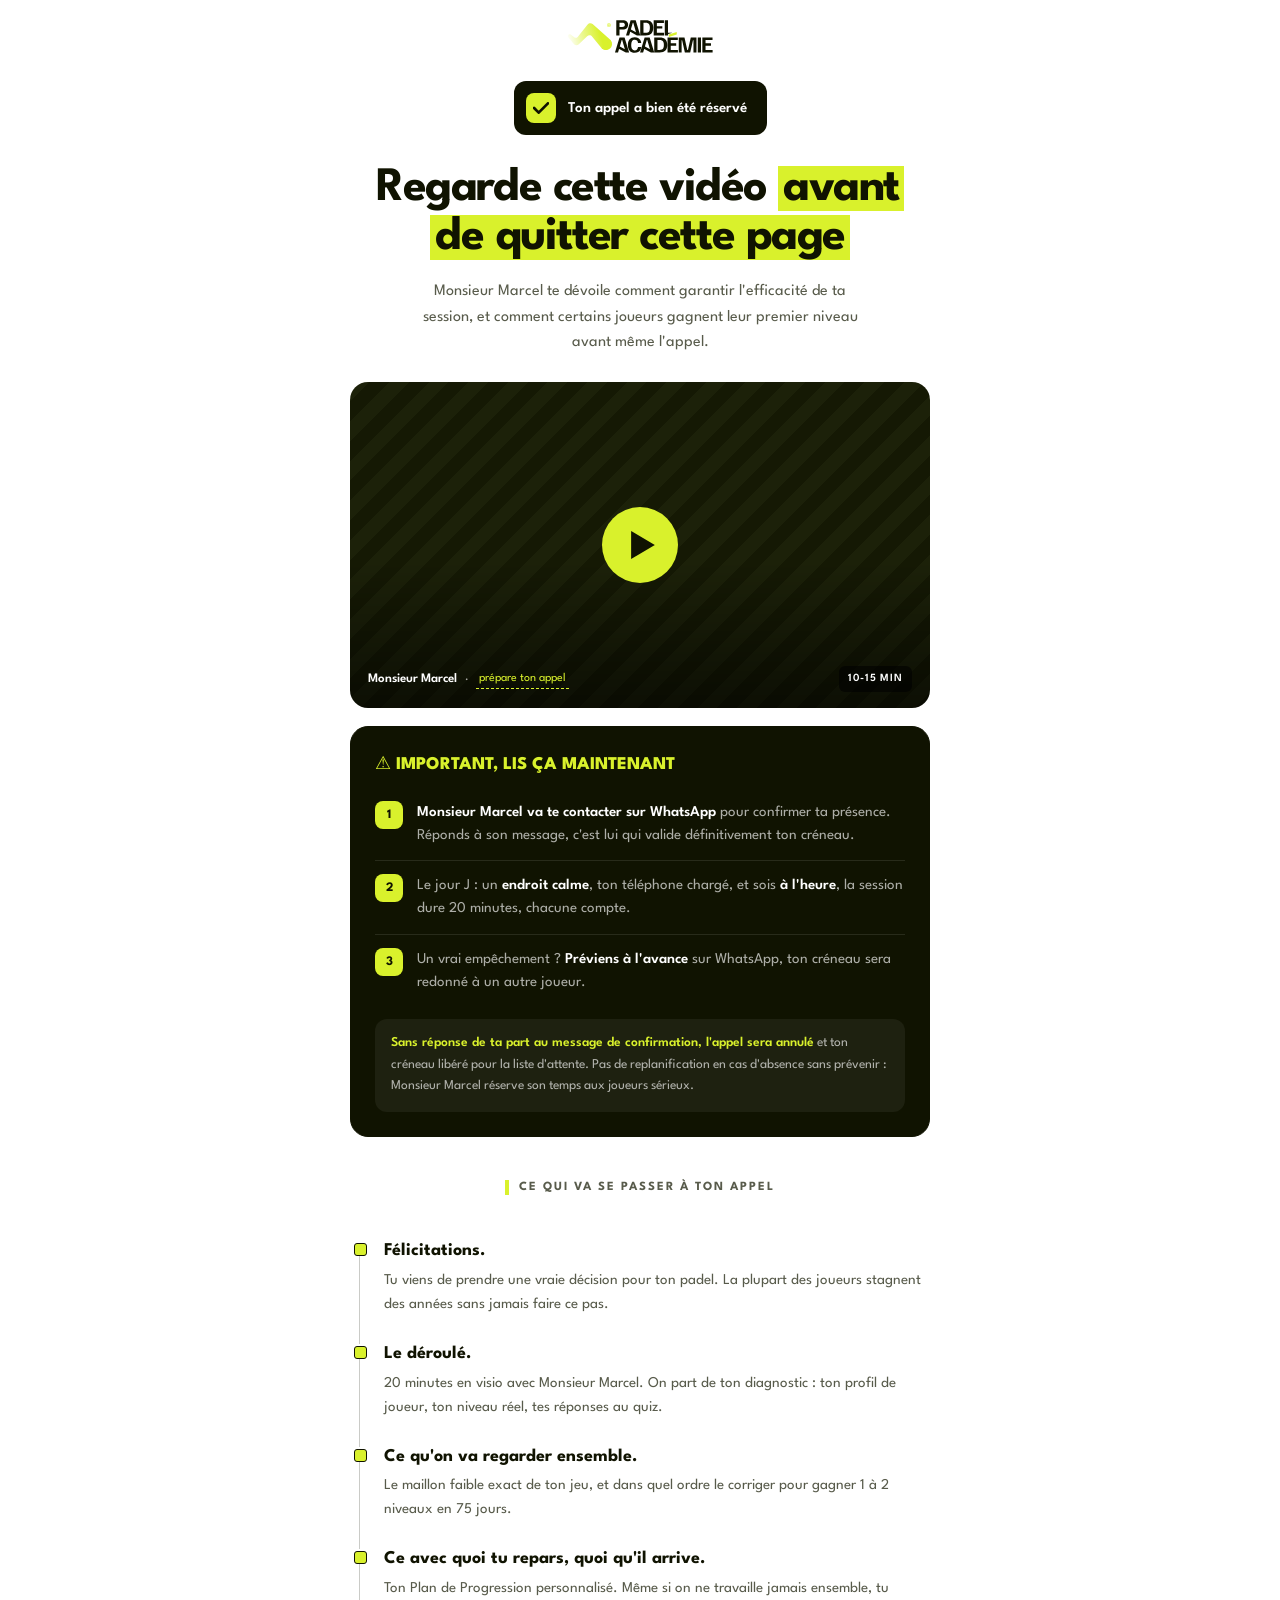
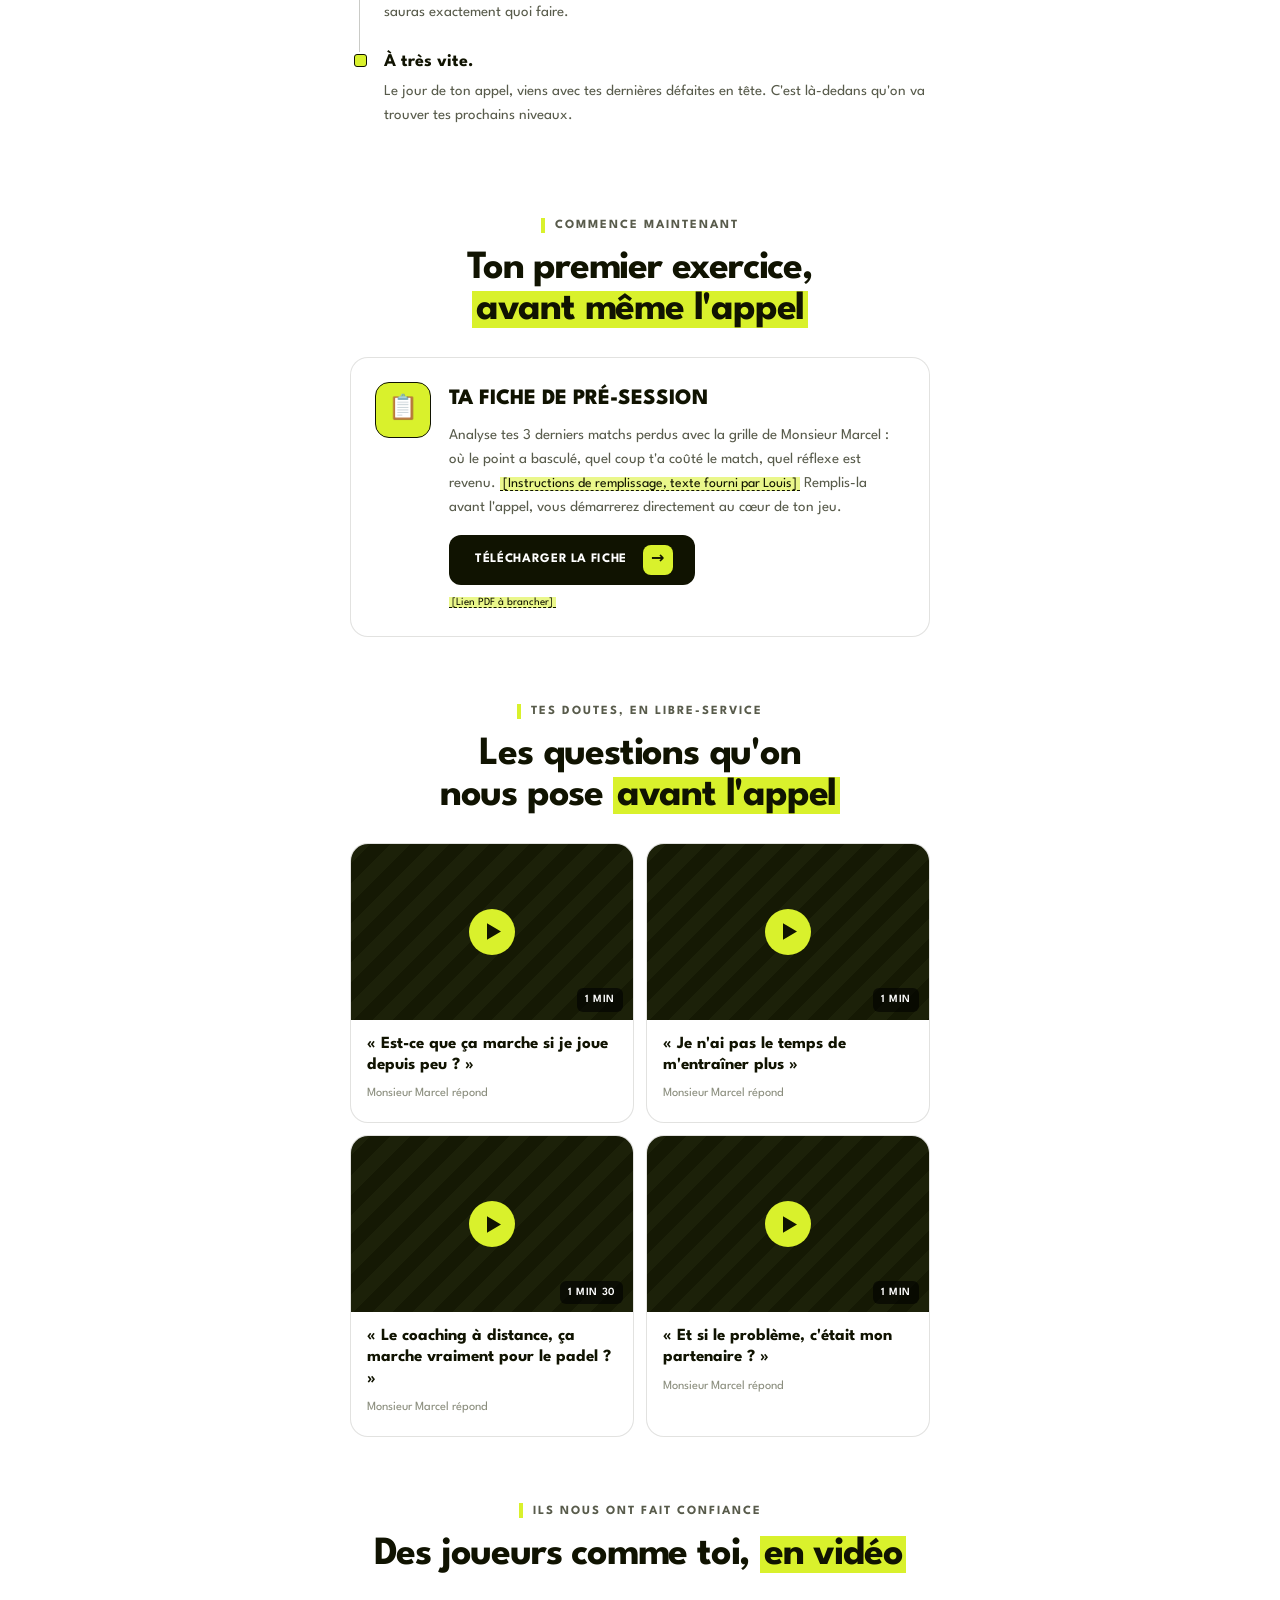
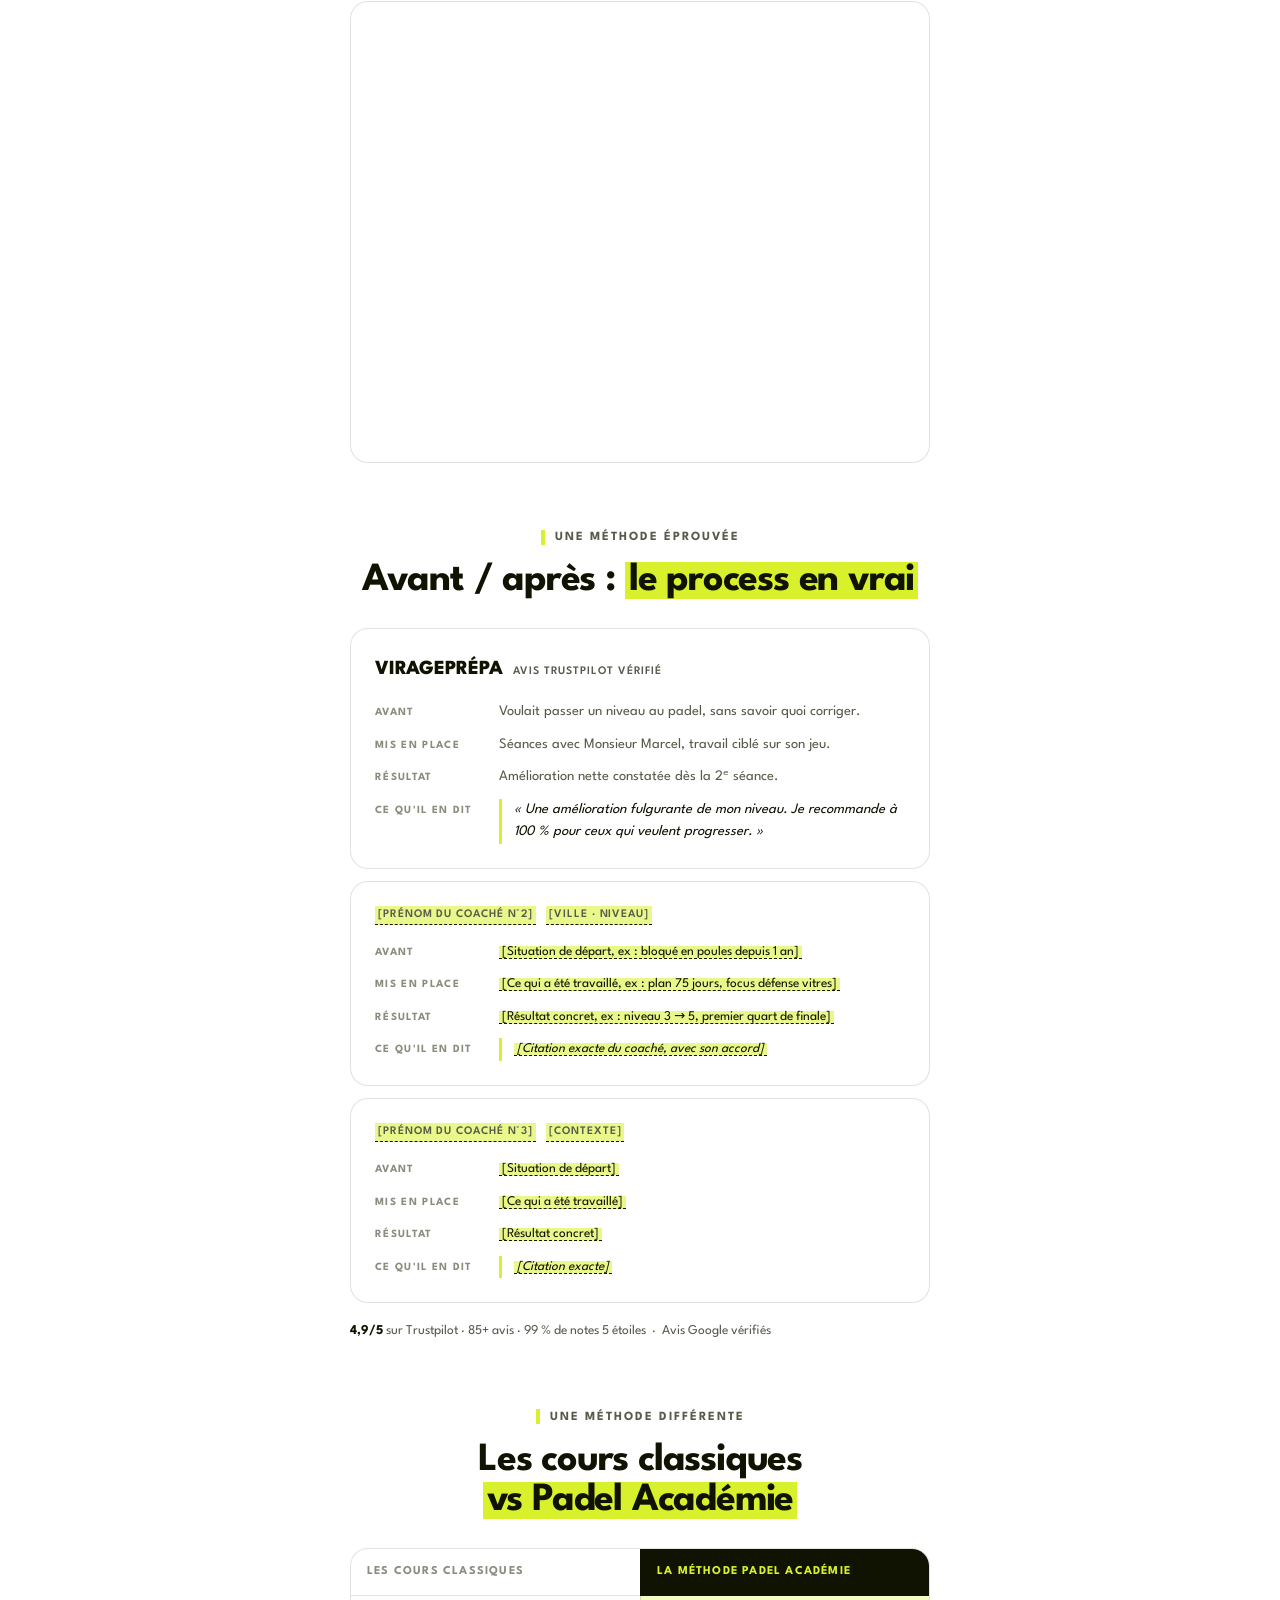
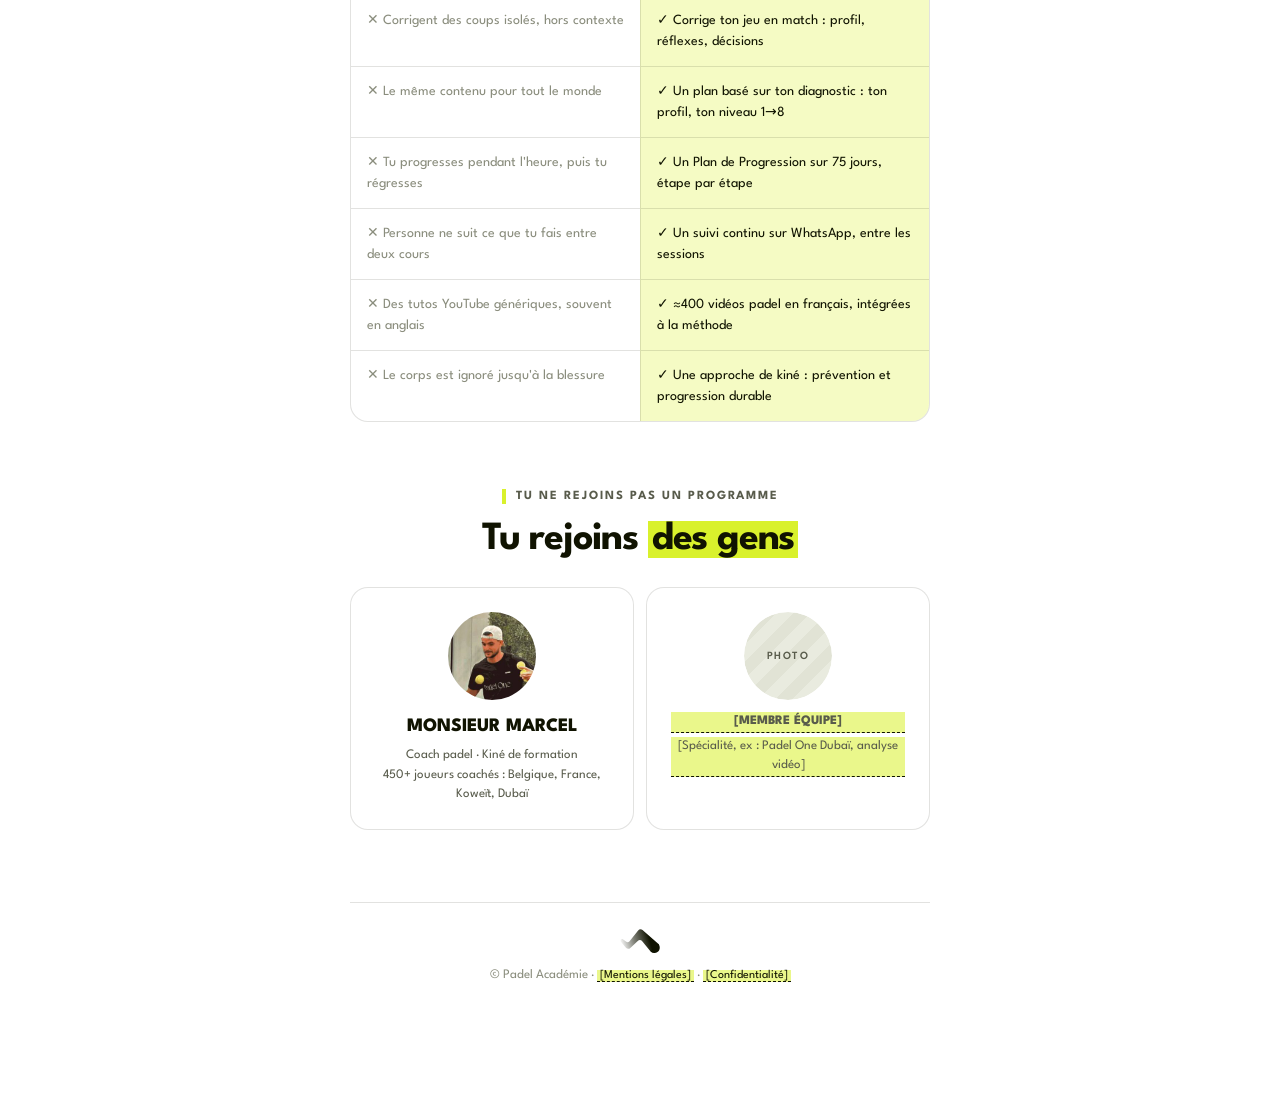
==== commit ce44f3e0: "feat(funnel): photo de Monsieur Marcel sur la landing et la page merci Co-Authored-By: Claude Opus 5" ====
--- a/merci.html
+++ b/merci.html
@@ -161,7 +161,7 @@
 <section>
   <div class="sec-head"><div class="eyebrow">Tu ne rejoins pas un programme</div><h2 class="display">Tu rejoins <em>des gens</em></h2></div>
   <div class="equipe">
-    <div class="card membre"><div class="photo"><div class="slot">Photo</div></div><b>Monsieur Marcel</b><span>Coach padel · Kiné de formation<br>450+ joueurs coachés : Belgique, France, Koweït, Dubaï</span></div>
+    <div class="card membre"><div class="photo"><img src="/assets/monsieur-marcel-avatar.jpg" width="240" height="240" loading="lazy" alt=""></div><b>Monsieur Marcel</b><span>Coach padel · Kiné de formation<br>450+ joueurs coachés : Belgique, France, Koweït, Dubaï</span></div>
     <div class="card membre"><div class="photo"><div class="slot">Photo</div></div><b><span class="ph">[Membre équipe]</span></b><span><span class="ph">[Spécialité, ex : Padel One Dubaï, analyse vidéo]</span></span></div>
   </div>
 </section>
--- a/assets/funnel.css
+++ b/assets/funnel.css
@@ -263,7 +263,7 @@
 .hero{padding-block:56px 96px}
 .hero .top{display:flex;align-items:center;justify-content:space-between;gap:16px;margin-bottom:28px}
 .hero .top .meta{font-size:13px;color:var(--fd)}
-.hero h1.display{font-size:clamp(34px,6.2vw,72px);line-height:1;text-wrap:pretty}
+.hero h1.display{font-size:clamp(29px,5.3vw,62px);line-height:1.02;letter-spacing:-.02em;text-transform:uppercase;text-wrap:pretty}
 .hero h1 .l2{color:var(--lime)}
 .hero .row{display:grid;gap:40px;margin-top:36px;border-top:1px solid var(--lined);padding-top:36px}
 .hero .memesi{font-family:var(--display);font-weight:600;font-size:clamp(20px,2.4vw,24px);line-height:1.3;color:var(--md);margin-bottom:18px}
@@ -324,7 +324,7 @@
 /* bio */
 .bio{display:grid;grid-template-columns:minmax(0,5fr) minmax(0,7fr);gap:64px;align-items:start}
 .bio .portrait{position:relative;aspect-ratio:4/5;border-radius:var(--r);overflow:hidden}
-.bio .portrait .slot{position:absolute;inset:0}
+.bio .portrait img{position:absolute;inset:0;width:100%;height:100%;object-fit:cover;object-position:50% 30%}
 .bio .portrait .tag{position:absolute;left:16px;bottom:16px;padding:7px 11px;border-radius:6px;background:var(--lime);color:var(--ink);font-size:11px;font-weight:700;letter-spacing:.1em;text-transform:uppercase}
 .bio h2{margin-bottom:22px}
 .bio .role{font-size:14px;font-weight:600;color:var(--lime);margin-bottom:22px}
@@ -432,6 +432,7 @@
 .membre{text-align:center}
 .membre .photo{width:88px;height:88px;border-radius:50%;margin:0 auto 12px;overflow:hidden}
 .membre .photo .slot{width:100%;height:100%;border-radius:50%}
+.membre .photo img{display:block;width:100%;height:100%;object-fit:cover}
 .membre b{display:block;font-family:var(--display);font-weight:800;font-size:19px;text-transform:uppercase;margin-bottom:4px}
 .membre span{font-size:13px;color:var(--m);line-height:1.5;display:block}
 
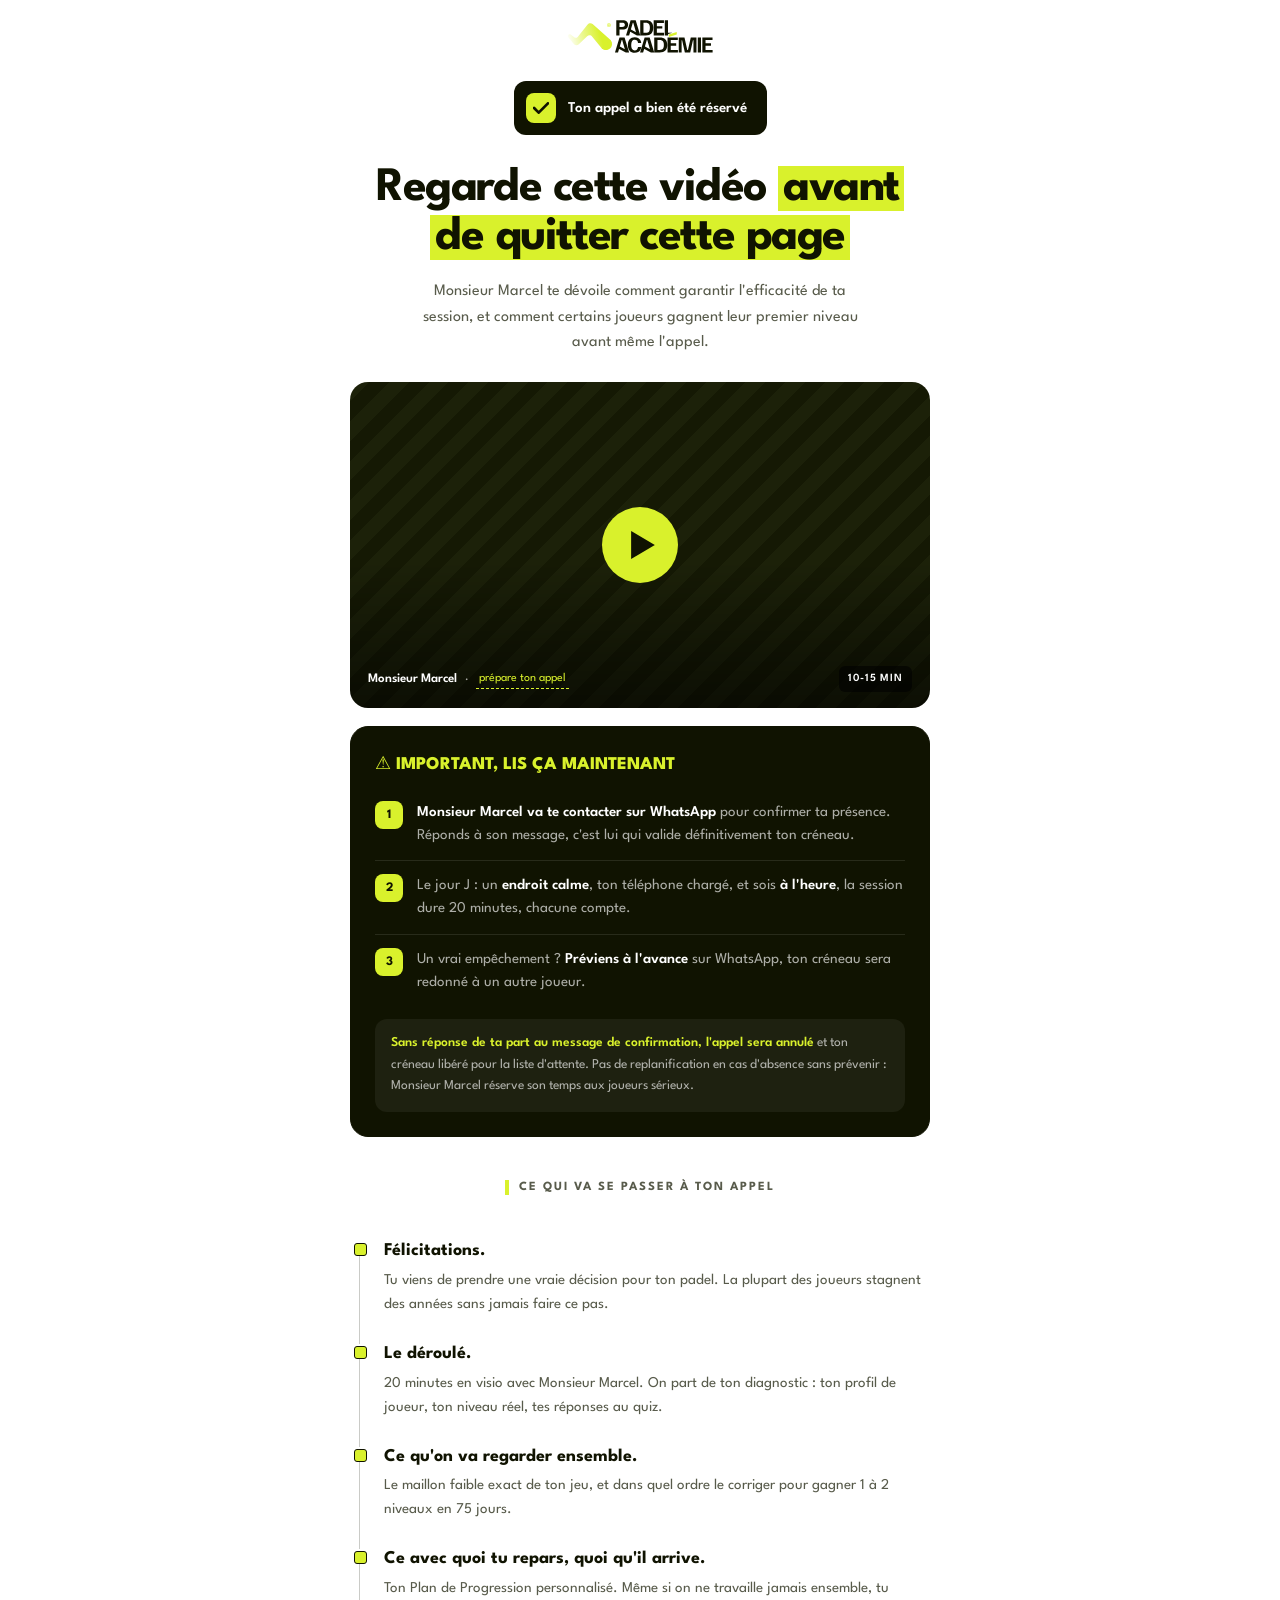
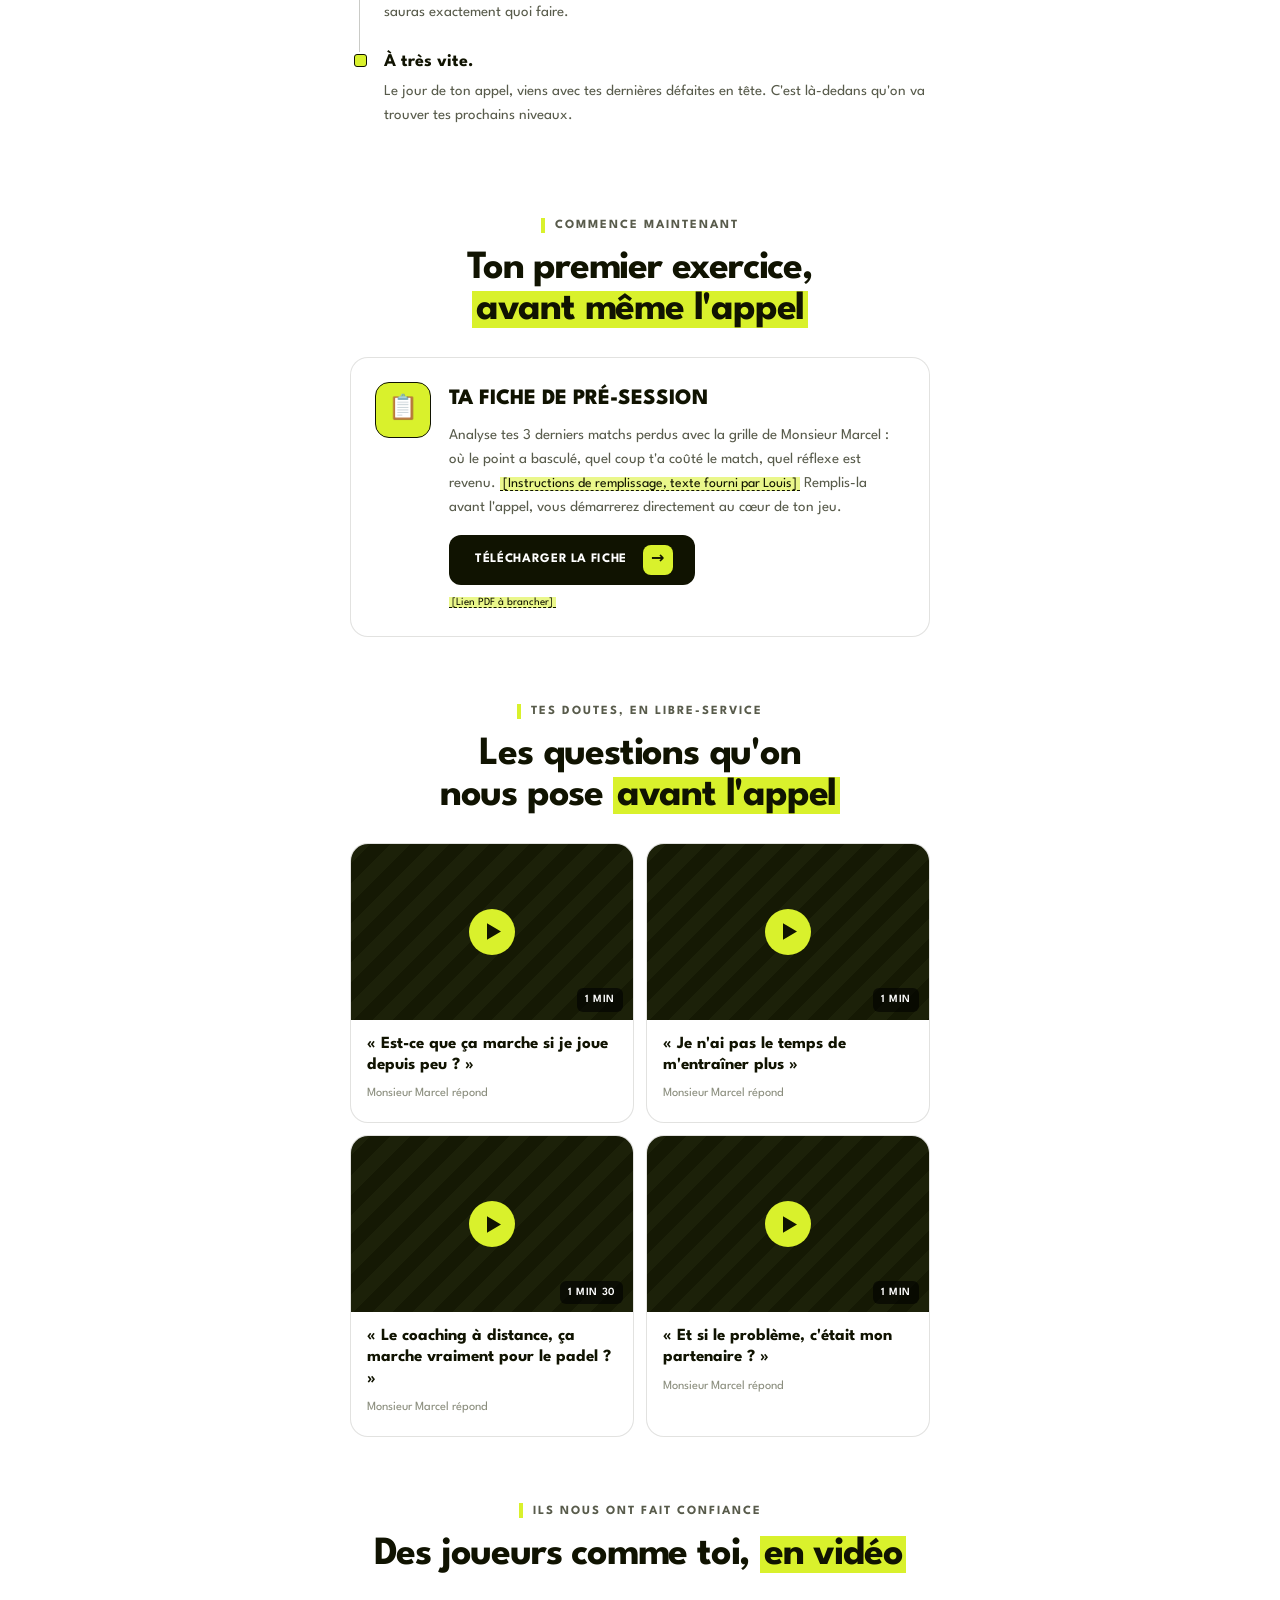
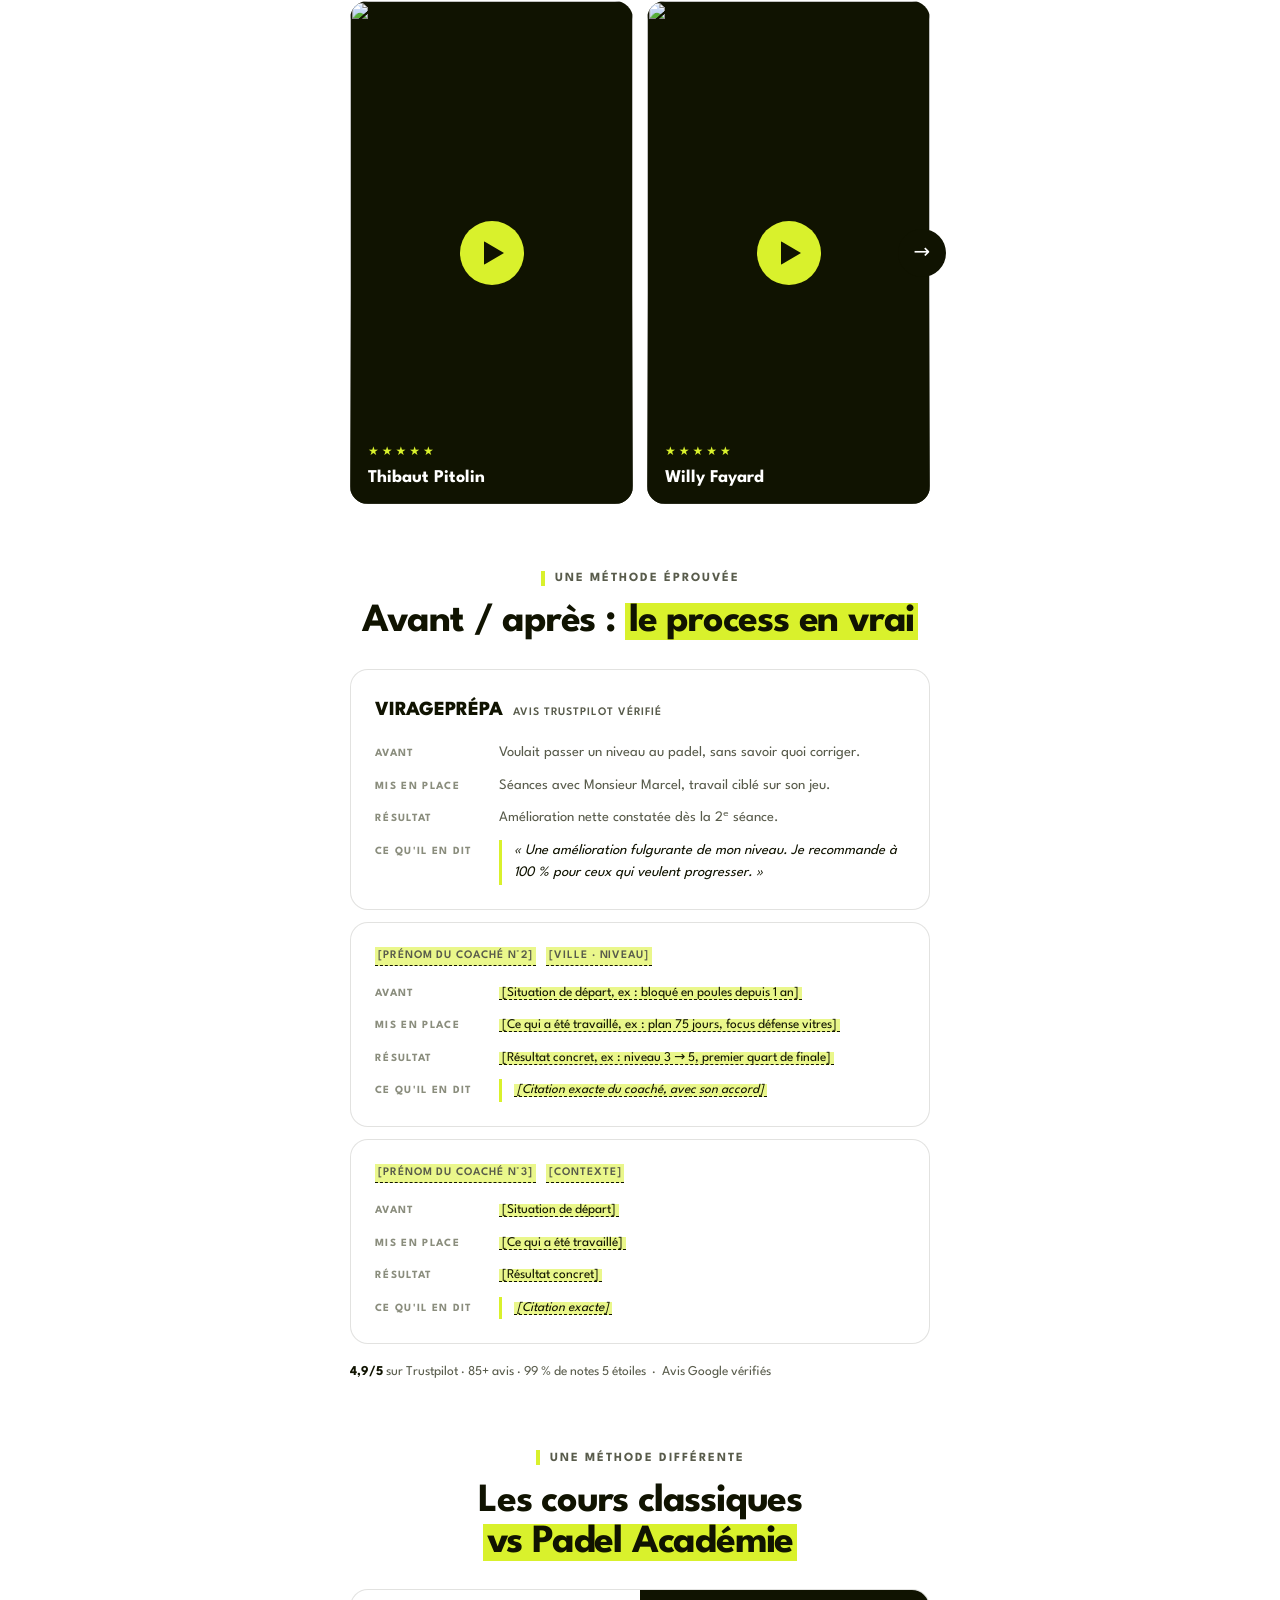
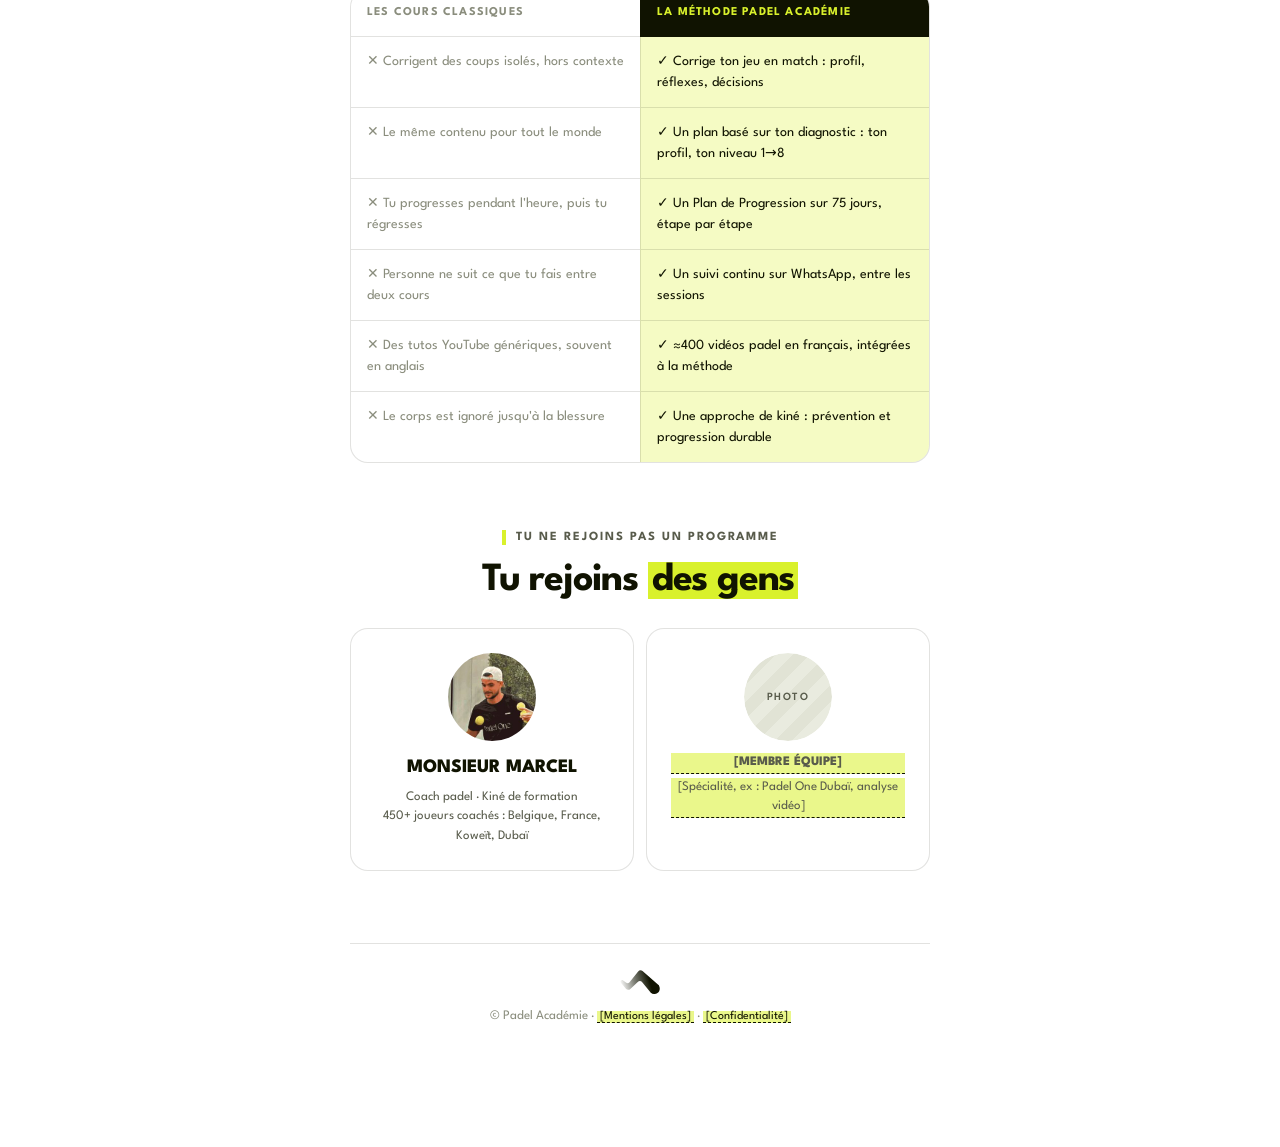
==== commit 72454e44: "feat(funnel): témoignages vidéo en grandes cartes à la place du mur Senja en iframe Co-Authored-By: " ====
--- a/merci.html
+++ b/merci.html
@@ -108,8 +108,7 @@
 <!-- ============ BLOC 4 · PREUVE ============ -->
 <section>
   <div class="sec-head"><div class="eyebrow">Ils nous ont fait confiance</div><h2 class="display">Des joueurs comme toi, <em>en vidéo</em></h2></div>
-  <!-- Widget Senja « Vidéos uniquement » à coller à la place de l'iframe pour un rendu propre. -->
-  <div class="senja" style="margin-top:0"><iframe src="https://senja.io/p/padel/eNr041E?hideNavigation=on&embed=on" title="Témoignages vidéo Padel Académie" loading="lazy" allow="autoplay; fullscreen"></iframe></div>
+  <div class="temoins" data-temoins style="margin-top:0" aria-label="Témoignages vidéo"></div>
 </section>
 
 <section>
@@ -174,5 +173,6 @@
 </div>
 <script>if(window.fbq)fbq('track','Schedule',{content_name:'appel-plan-progression'});</script>
 <script src="/assets/motion.js" defer></script>
+<script src="/assets/temoins.js" defer></script>
 </body>
 </html>
--- a/assets/funnel.css
+++ b/assets/funnel.css
@@ -343,9 +343,27 @@
 .rv .stars{color:var(--ink);font-size:14px;letter-spacing:3px}
 .rv p{font-family:var(--display);font-weight:600;font-size:20px;letter-spacing:-.01em;line-height:1.3;flex:1}
 .rv .a{font-size:13px;color:var(--f);padding-top:16px;border-top:1px solid var(--line)}
-.senja{border-radius:var(--r);overflow:hidden;border:1px solid var(--line);background:var(--card);margin:20px 0 16px}
-.senja iframe{display:block;width:100%;height:460px;border:0;background:transparent}
-.lp .senja{margin:40px 0 18px}
+.temoins{position:relative;margin:20px 0 16px}
+.lp .temoins{margin:40px 0 18px}
+.tv-rail{display:flex;gap:14px;overflow-x:auto;scroll-snap-type:x mandatory;scrollbar-width:none}
+.tv-rail::-webkit-scrollbar{display:none}
+.tv{position:relative;flex:0 0 min(340px,72vw);aspect-ratio:9/16;border-radius:var(--r);overflow:hidden;background:var(--ink);scroll-snap-align:start}
+.tv button,.tv video{display:block;width:100%;height:100%;border:0;padding:0;background:var(--ink);cursor:pointer}
+.tv video{object-fit:cover}
+.tv img{width:100%;height:100%;object-fit:cover;transition:transform .5s}
+.tv button:hover img{transform:scale(1.03)}
+.tv button::after{content:'';position:absolute;inset:auto 0 0;height:42%;background:linear-gradient(transparent,rgba(16,19,1,.88))}
+.tv-play{position:absolute;left:50%;top:50%;z-index:1;width:64px;height:64px;margin:-32px 0 0 -32px;border-radius:50%;background:var(--lime);display:grid;place-items:center;transition:transform .2s}
+.tv button:hover .tv-play{transform:scale(1.08)}
+.tv-play svg{width:20px;height:24px;margin-left:4px}
+.tv-nom{position:absolute;left:18px;right:18px;bottom:16px;z-index:1;text-align:left;color:var(--td);font-family:var(--display);font-weight:700;font-size:18px;line-height:1.2}
+.tv-nom .stars{display:block;color:var(--lime);font-size:12px;letter-spacing:3px;margin-bottom:6px}
+.tv-fl{position:absolute;top:50%;z-index:2;width:48px;height:48px;margin-top:-24px;border-radius:50%;border:0;background:var(--ink);color:var(--td);font-size:20px;cursor:pointer;transition:opacity .2s}
+.tv-fl.prec{left:-16px}
+.tv-fl.suiv{right:-16px}
+.temoins.debut .prec,.temoins.fin .suiv{opacity:0;pointer-events:none}
+@media (hover:none){.tv-fl{display:none}}
+@media (min-width:600px){.wrap .tv{flex-basis:calc((100% - 14px)/2)}}
 .note-globale{font-size:13.5px;color:var(--m)}
 .note-globale b{color:var(--t);font-weight:700}
 .slbl{font-size:11.5px;color:var(--m);letter-spacing:.14em;text-transform:uppercase;text-align:center;margin:28px 0 12px;font-weight:600}
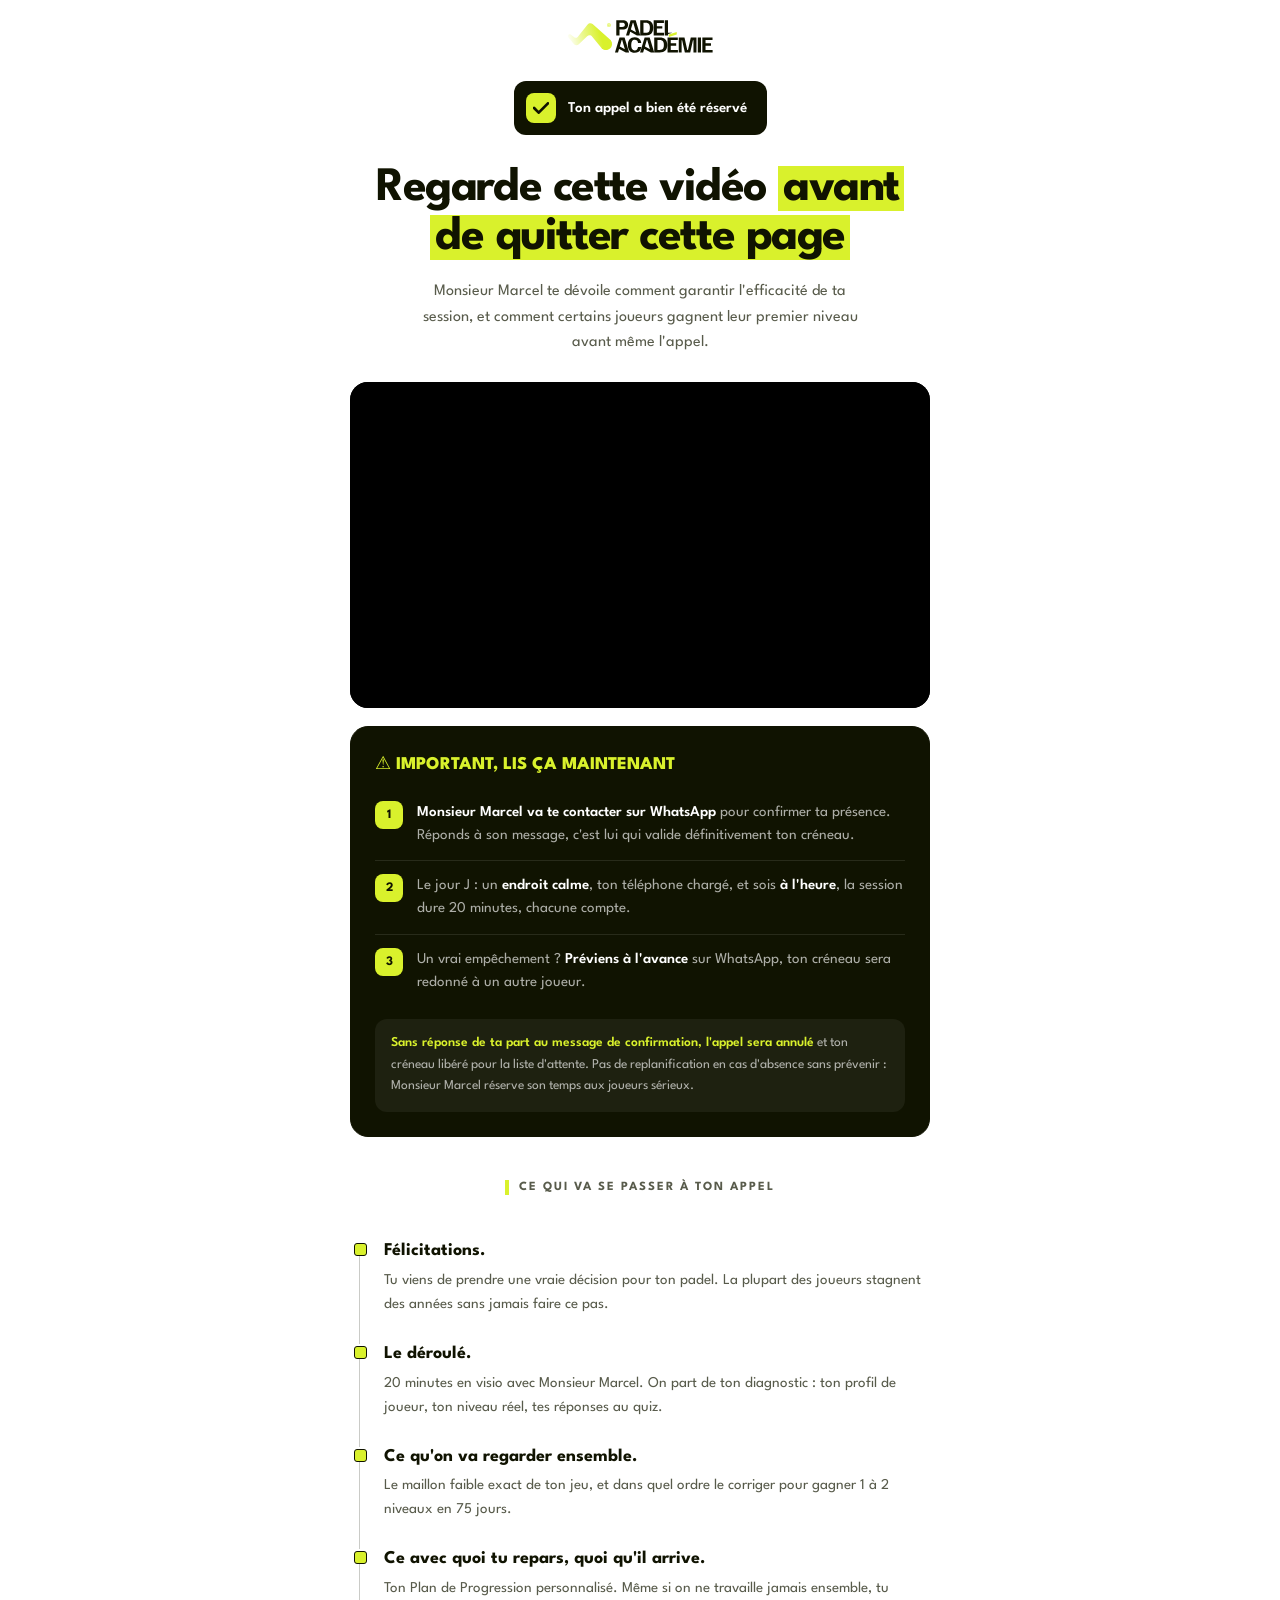
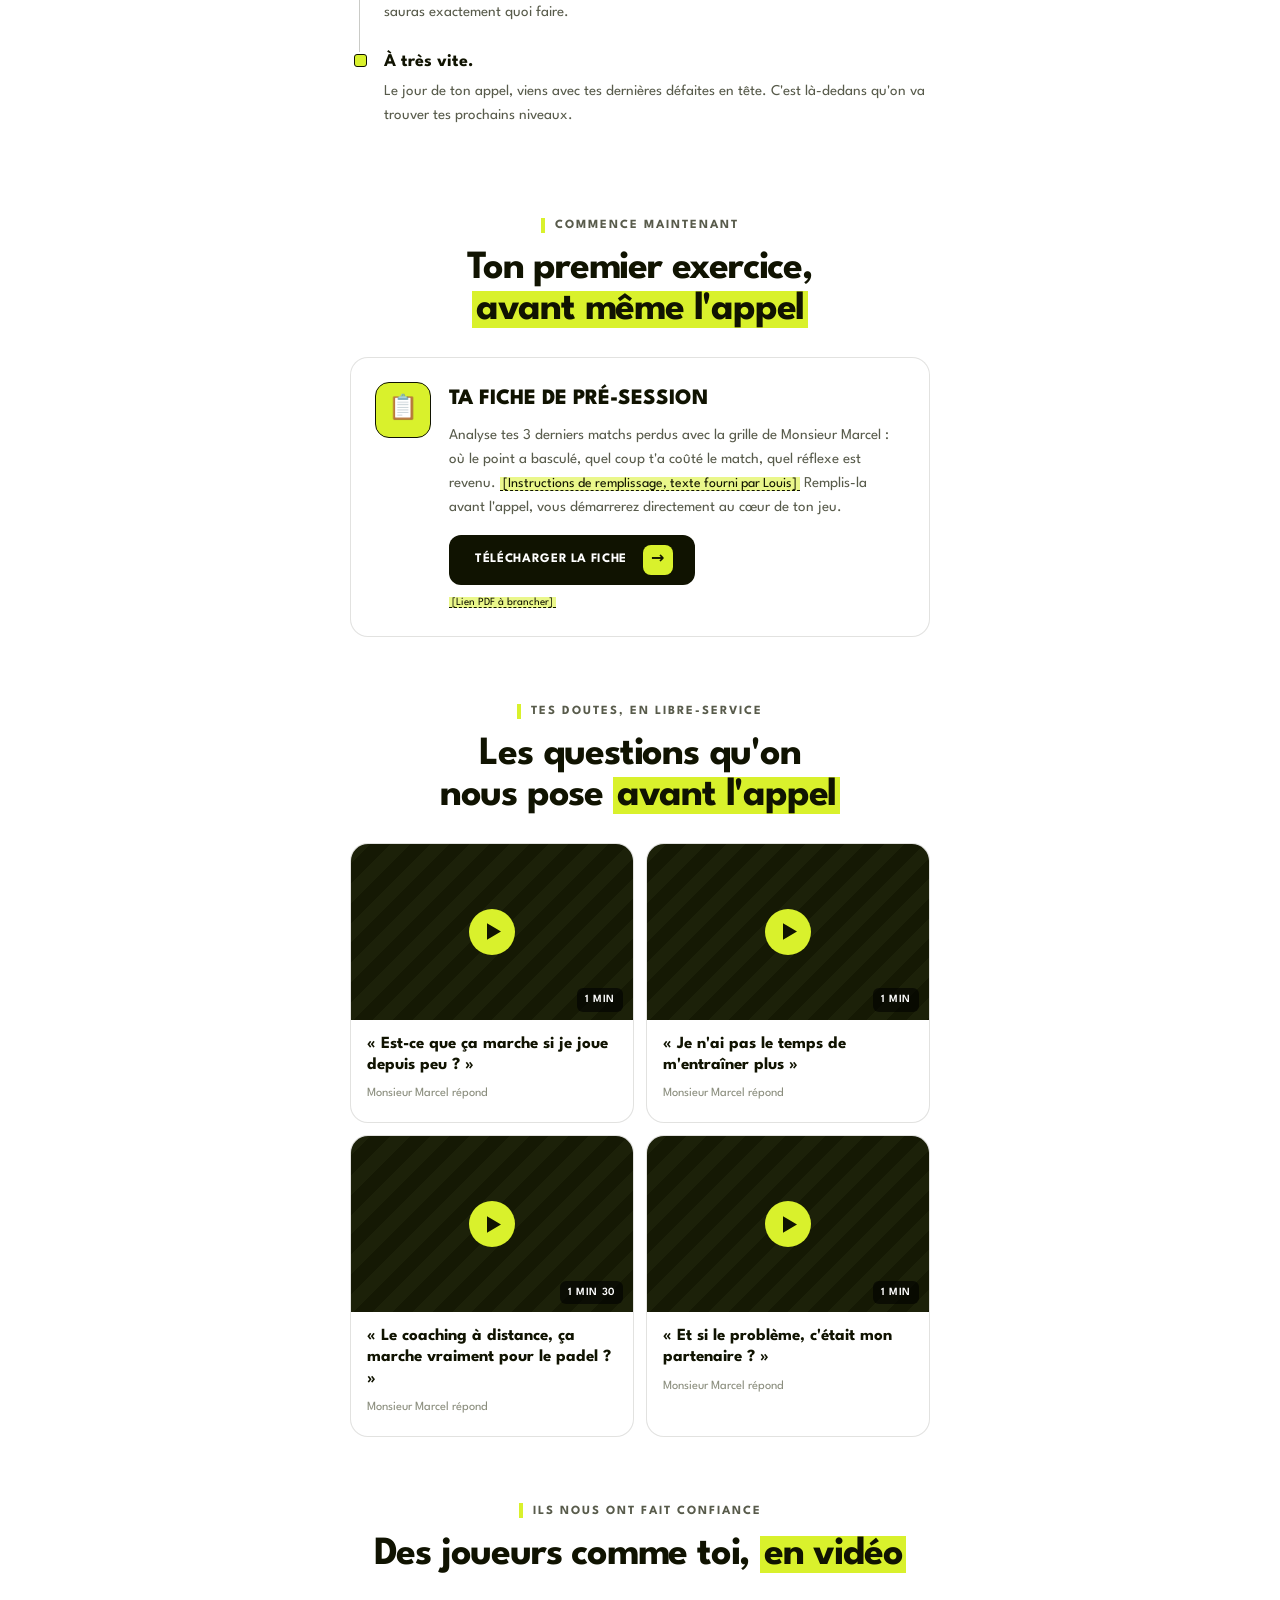
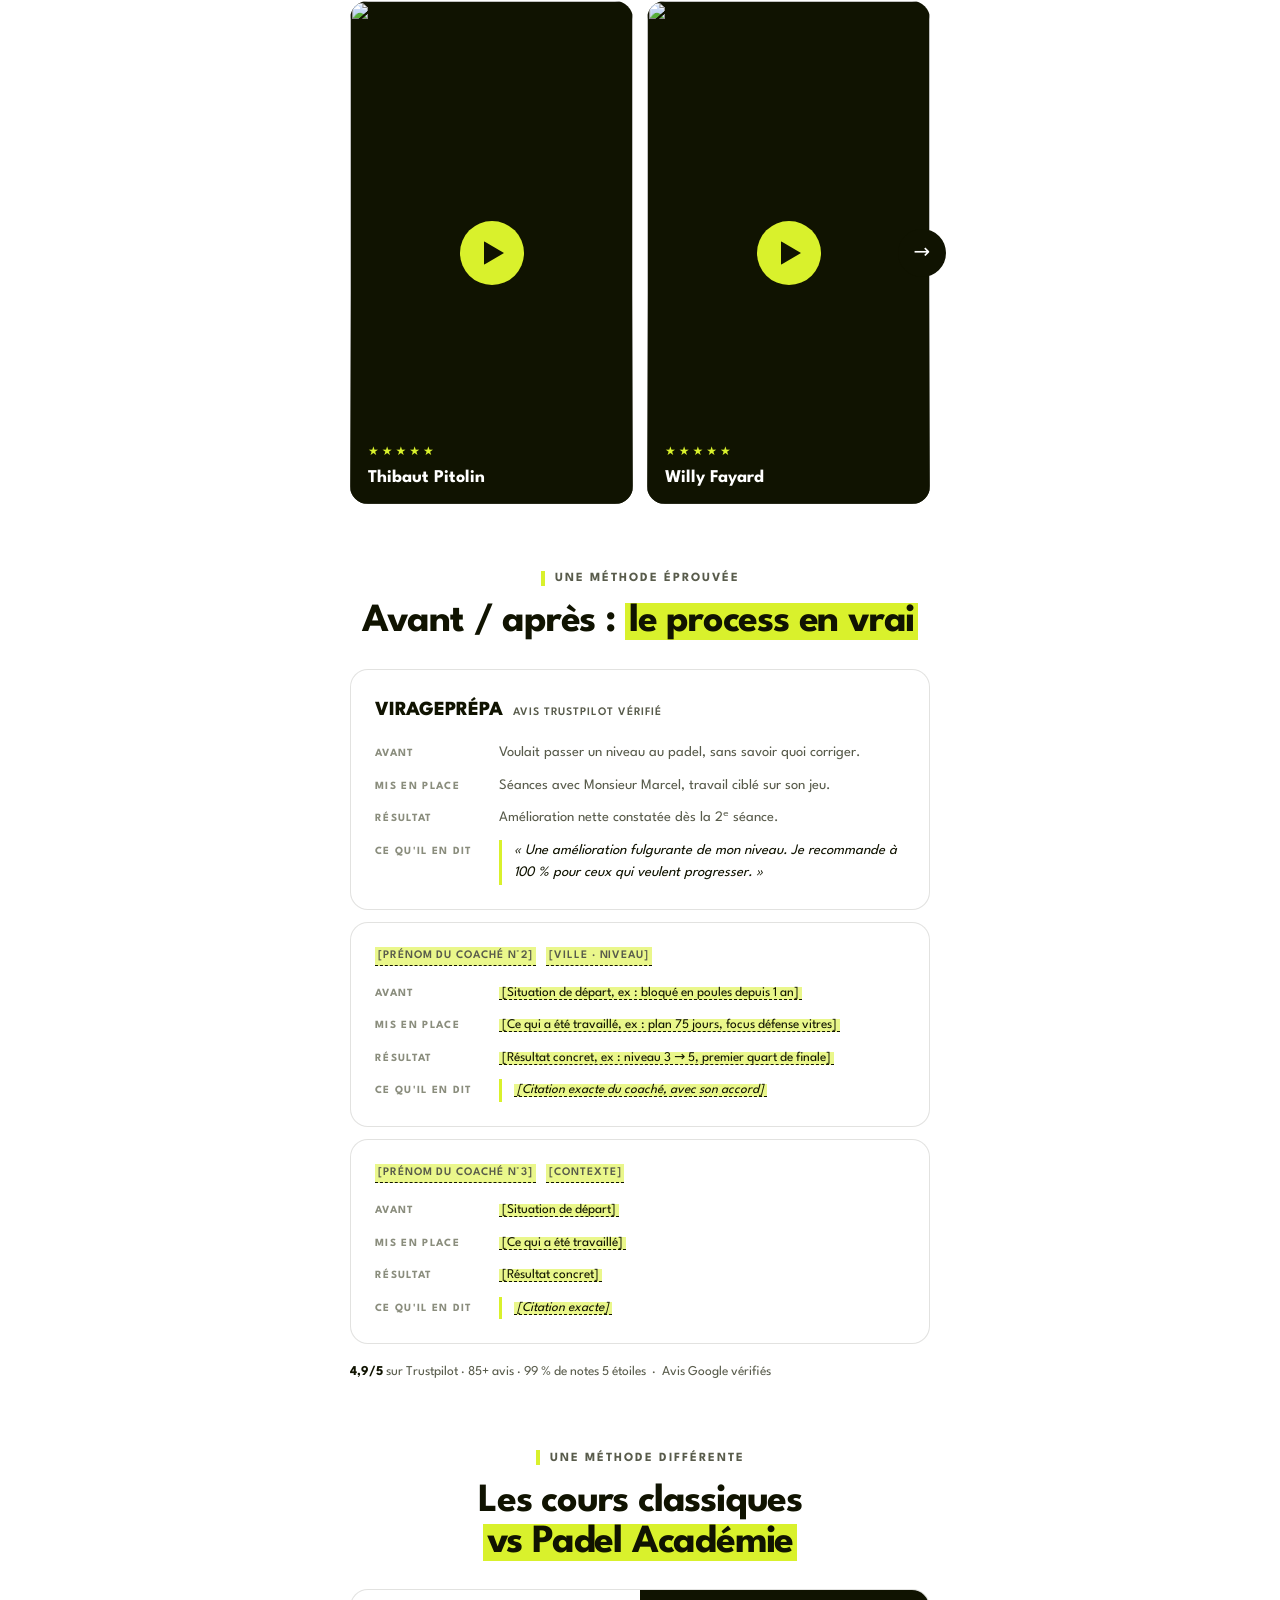
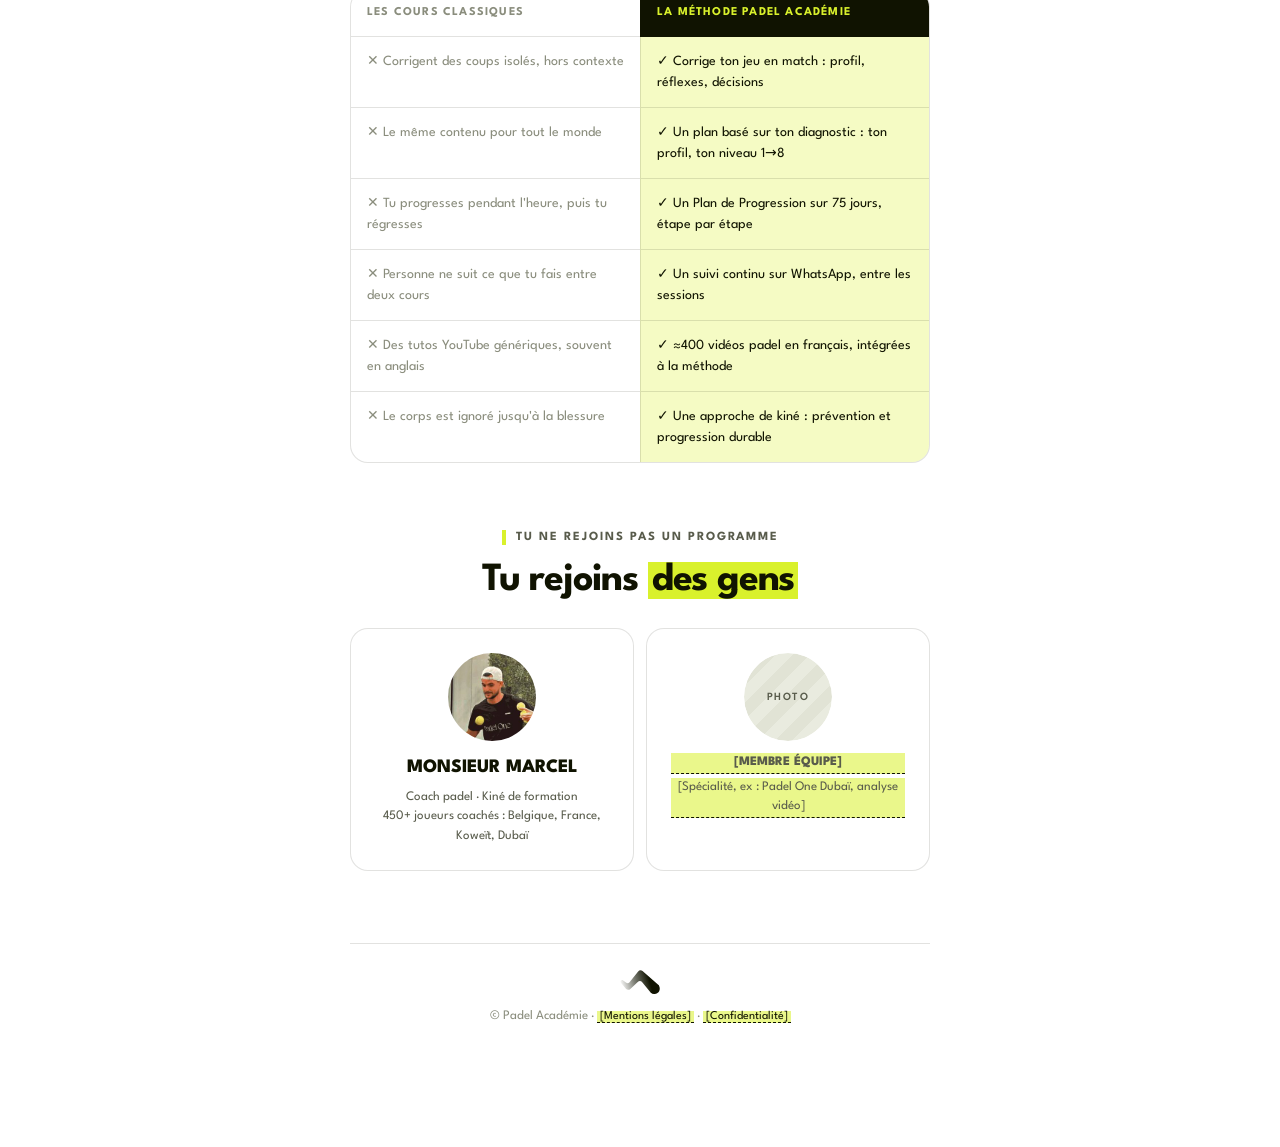
==== commit 6b4fa2cb: "feat(funnel): VSL n°2 VTurb sur la page merci Co-Authored-By: Claude Opus 5.5 <noreply@anthropic.com" ====
--- a/merci.html
+++ b/merci.html
@@ -14,6 +14,15 @@
 <link rel="preconnect" href="https://fonts.gstatic.com" crossorigin>
 <link href="https://fonts.googleapis.com/css2?family=League+Spartan:wght@400;500;600;700;800&display=swap" rel="stylesheet">
 <link rel="stylesheet" href="/assets/funnel.css">
+<!-- VTurb : code de vitesse du lecteur de la VSL, à garder dans le head -->
+<script>!function(i,n){i._plt=i._plt||(n&&n.timeOrigin?n.timeOrigin+n.now():Date.now())}(window,performance);</script>
+<link rel="preload" href="https://scripts.converteai.net/9ac87a8c-d64c-4485-bd6c-b2a77a8c43be/players/6ae3904ff2699dc279ce323d/v4/player.js" as="script">
+<link rel="preload" href="https://scripts.converteai.net/lib/js/smartplayer-wc/v4/smartplayer.js" as="script">
+<link rel="preload" href="https://cdn.converteai.net/9ac87a8c-d64c-4485-bd6c-b2a77a8c43be/6ae3903de18a71ff7748c2f0/main.m3u8" as="fetch">
+<link rel="dns-prefetch" href="https://cdn.converteai.net">
+<link rel="dns-prefetch" href="https://scripts.converteai.net">
+<link rel="dns-prefetch" href="https://images.converteai.net">
+<link rel="dns-prefetch" href="https://license.vturb.com">
 <script>document.documentElement.classList.add('js')</script>
 </head>
 <body>
@@ -48,13 +57,12 @@
   <p>Monsieur Marcel te dévoile comment garantir l'efficacité de ta session, et comment certains joueurs gagnent leur premier niveau avant même l'appel.</p>
 </div>
 
-<!-- ============ BLOC 3 · VSL N°2 ============
-     [Remplacer ce cadre par l'embed de la VSL n°2 (10-15 min).
-      La vidéo pré-vend la TRANSFORMATION, jamais l'offre. Zéro prix, zéro module : c'est l'appel qui vend.] -->
-<div class="video up" role="button" aria-label="Vidéo de préparation à l'appel">
-  <div class="play"><svg width="24" height="28"><use href="#play"/></svg></div>
-  <div class="cap"><b>Monsieur Marcel</b> · <span class="ph">prépare ton appel</span><span class="dur">10-15 MIN</span></div>
+<!-- ============ BLOC 3 · VSL N°2 (VTurb, 11 min 54) ============
+     La vidéo pré-vend la TRANSFORMATION, jamais l'offre. Zéro prix, zéro module : c'est l'appel qui vend. -->
+<div class="vsl up">
+  <vturb-smartplayer id="vid-6ae3904ff2699dc279ce323d" style="display:block;margin:0 auto;width:100%"><div class="vturb-player-placeholder" style="position:relative;width:100%;padding:56.25% 0 0;z-index:0;background-color:black"></div></vturb-smartplayer>
 </div>
+<script>var s=document.createElement("script");s.src="https://scripts.converteai.net/9ac87a8c-d64c-4485-bd6c-b2a77a8c43be/players/6ae3904ff2699dc279ce323d/v4/player.js",s.async=!0,document.head.appendChild(s);</script>
 
 <!-- ============ BLOC 5 · CADRE DUR ============ -->
 <div class="card lime important">
--- a/assets/funnel.css
+++ b/assets/funnel.css
@@ -85,6 +85,7 @@
 .video .cap{position:absolute;left:18px;right:18px;bottom:16px;display:flex;align-items:center;gap:8px;font-size:13px;color:var(--md);z-index:1}
 .video .cap b{color:var(--td);font-weight:600}
 .video .dur{margin-left:auto;padding:4px 9px;border-radius:6px;background:rgba(0,0,0,.6);font-family:var(--display);font-weight:600;font-size:11px;letter-spacing:.08em;color:var(--td)}
+.vsl{border-radius:var(--r);overflow:hidden;background:#000}
 
 /* ---------- placeholders (contenus à fournir) ---------- */
 .ph{background:rgba(217,241,44,.55);color:var(--ink);border-bottom:1px dashed var(--ink);font-size:.92em;padding:0 3px}
@@ -95,9 +96,8 @@
 /* ---------- preuve ---------- */
 .avatars{display:flex;align-items:center;gap:12px;margin-top:26px}
 .avatars .stack{display:flex}
-.avatars .stack i{width:32px;height:32px;border-radius:50%;border:2px solid var(--ink);margin-left:-8px;background:var(--ink3);display:flex;align-items:center;justify-content:center;color:var(--fd);font-style:normal}
-.avatars .stack i svg{width:15px;height:15px}
-.avatars .stack i:first-child{margin-left:0}
+.avatars .stack img{width:32px;height:32px;border-radius:50%;border:2px solid var(--ink);margin-left:-8px;object-fit:cover;background:var(--ink3)}
+.avatars .stack img:first-child{margin-left:0}
 .avatars p{font-size:13.5px;color:var(--md)}
 .avatars p b{color:var(--td);font-weight:600}
 .chips{display:flex;flex-wrap:wrap;gap:8px 18px}
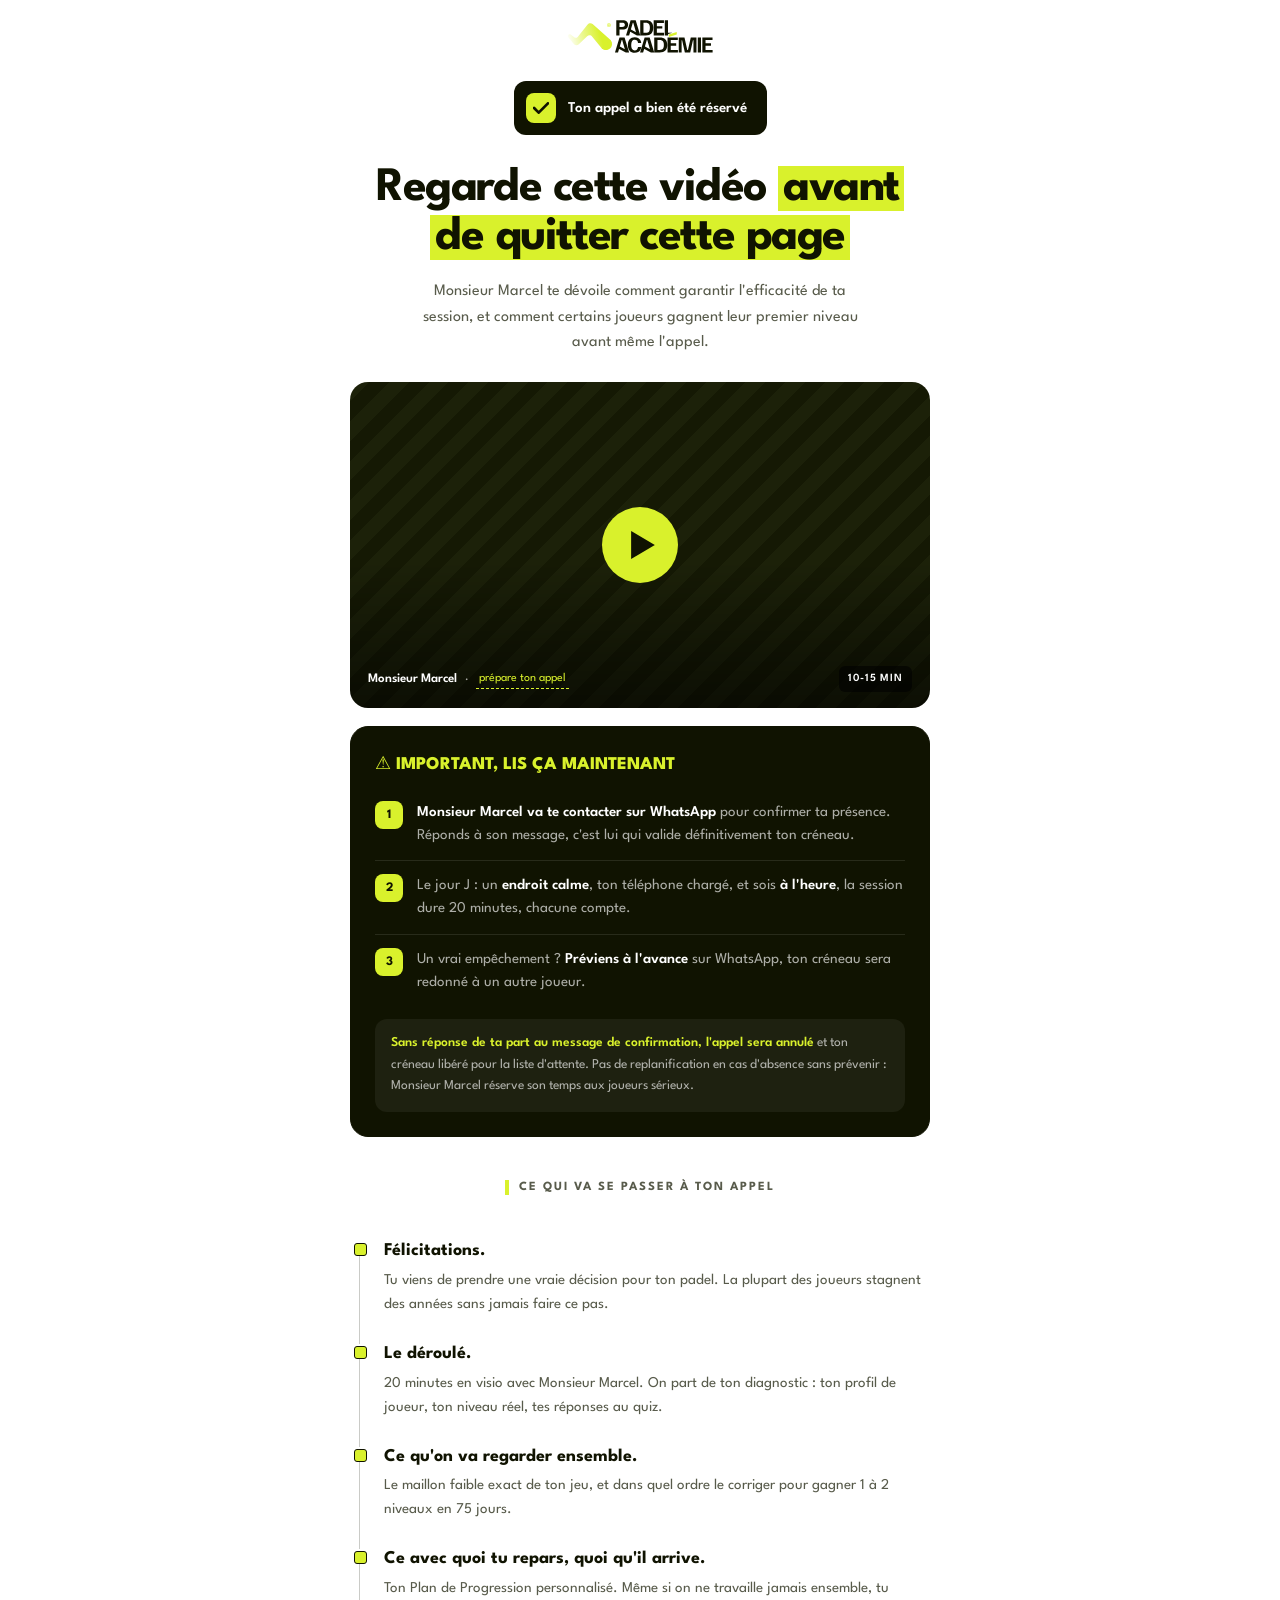
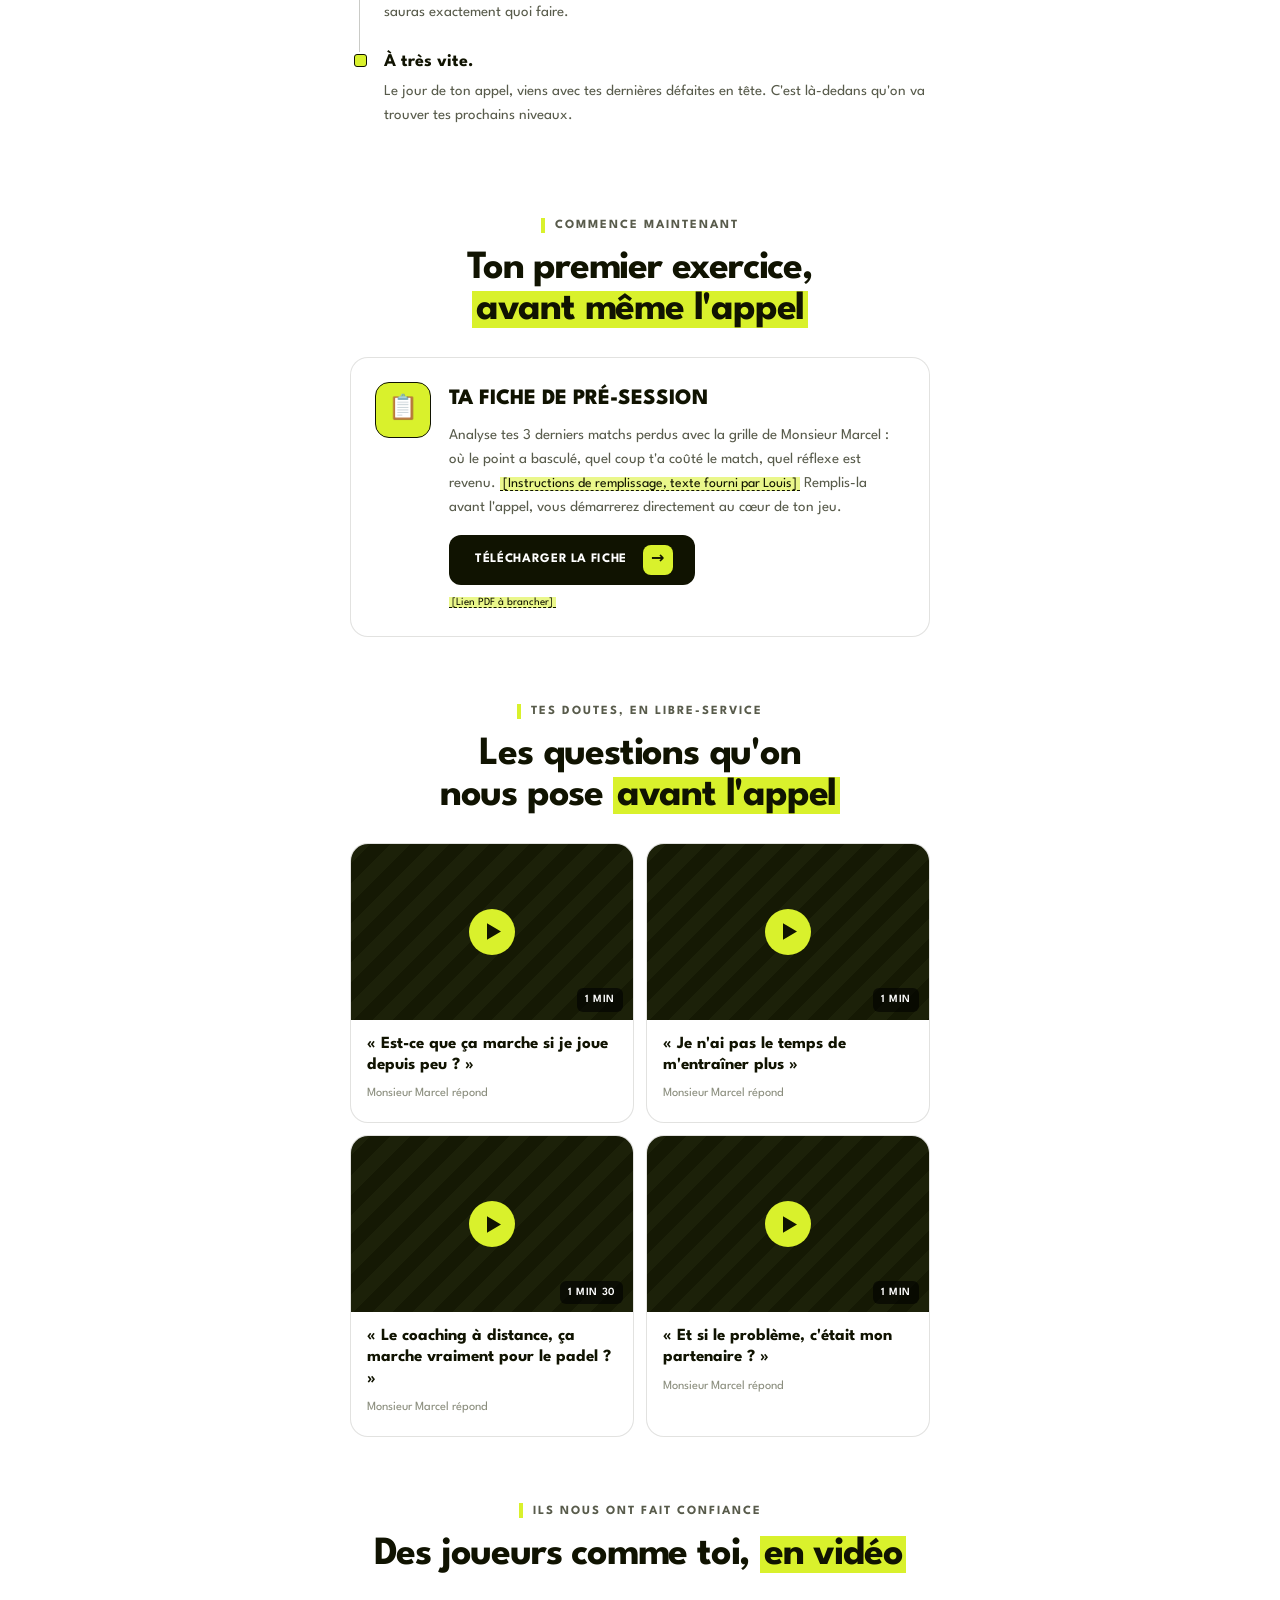
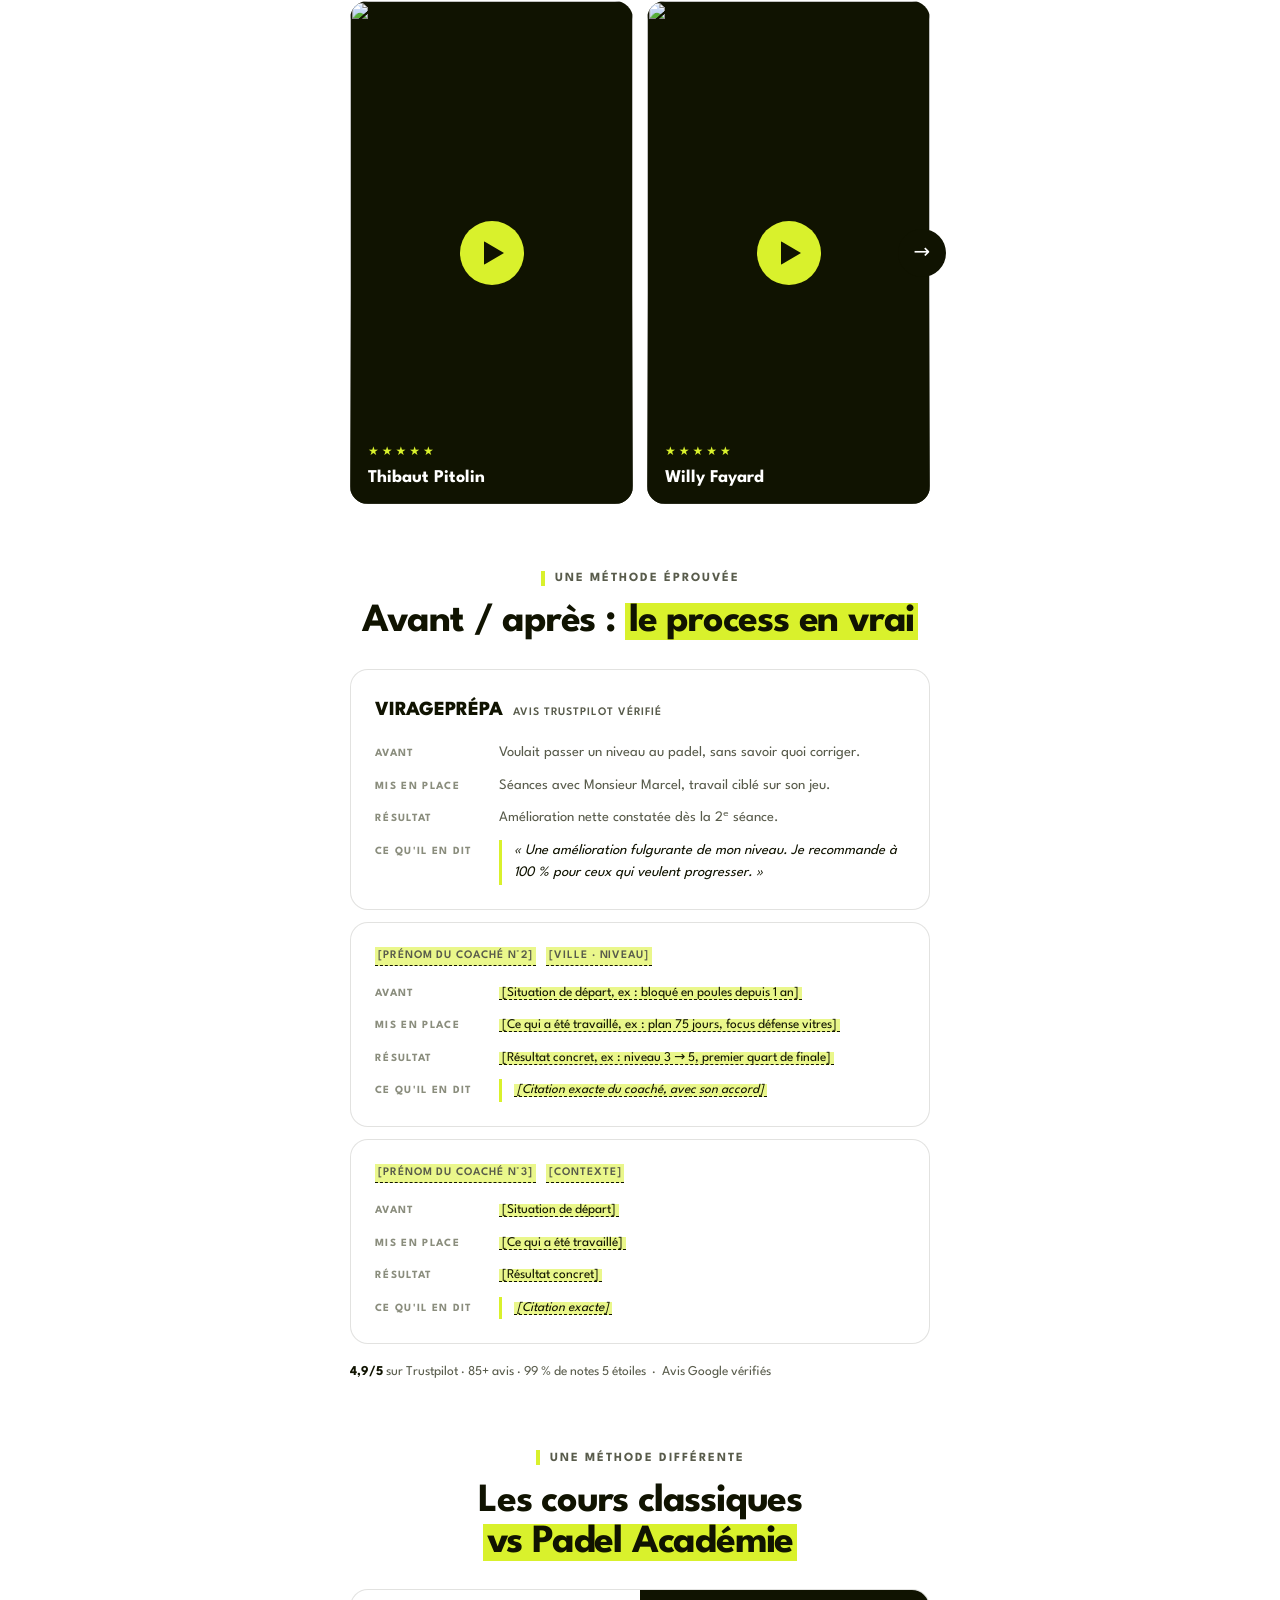
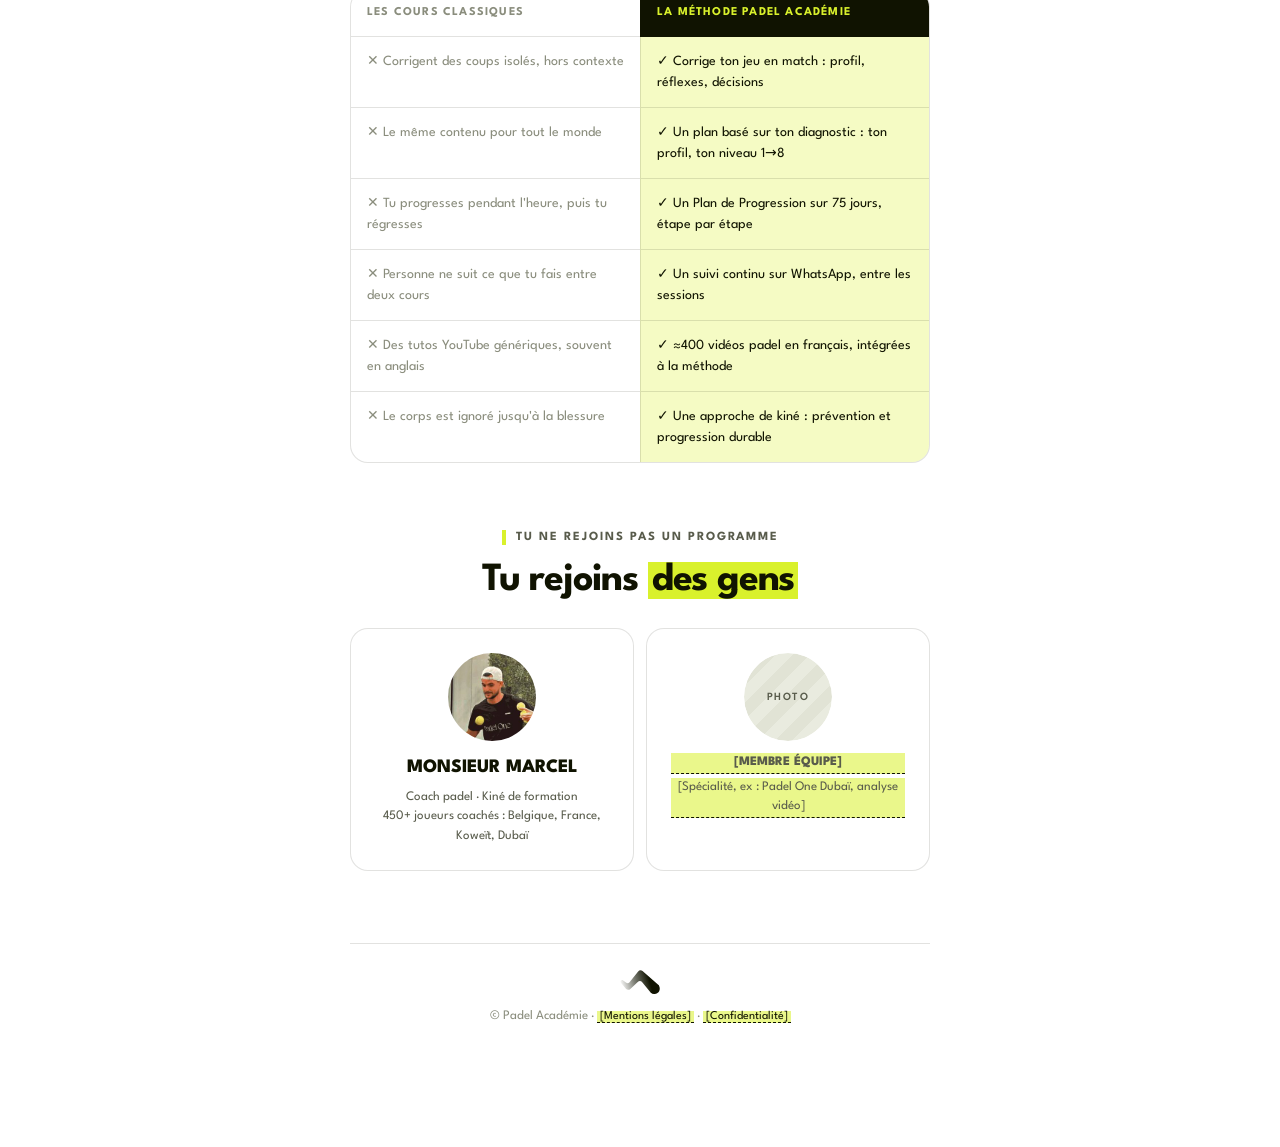
==== commit cbc6918a: "fix(funnel): la VSL VTurb va dans le haut de la landing du quiz, plus sur la page merci Co-Authored-" ====
--- a/merci.html
+++ b/merci.html
@@ -14,15 +14,6 @@
 <link rel="preconnect" href="https://fonts.gstatic.com" crossorigin>
 <link href="https://fonts.googleapis.com/css2?family=League+Spartan:wght@400;500;600;700;800&display=swap" rel="stylesheet">
 <link rel="stylesheet" href="/assets/funnel.css">
-<!-- VTurb : code de vitesse du lecteur de la VSL, à garder dans le head -->
-<script>!function(i,n){i._plt=i._plt||(n&&n.timeOrigin?n.timeOrigin+n.now():Date.now())}(window,performance);</script>
-<link rel="preload" href="https://scripts.converteai.net/9ac87a8c-d64c-4485-bd6c-b2a77a8c43be/players/6ae3904ff2699dc279ce323d/v4/player.js" as="script">
-<link rel="preload" href="https://scripts.converteai.net/lib/js/smartplayer-wc/v4/smartplayer.js" as="script">
-<link rel="preload" href="https://cdn.converteai.net/9ac87a8c-d64c-4485-bd6c-b2a77a8c43be/6ae3903de18a71ff7748c2f0/main.m3u8" as="fetch">
-<link rel="dns-prefetch" href="https://cdn.converteai.net">
-<link rel="dns-prefetch" href="https://scripts.converteai.net">
-<link rel="dns-prefetch" href="https://images.converteai.net">
-<link rel="dns-prefetch" href="https://license.vturb.com">
 <script>document.documentElement.classList.add('js')</script>
 </head>
 <body>
@@ -57,12 +48,13 @@
   <p>Monsieur Marcel te dévoile comment garantir l'efficacité de ta session, et comment certains joueurs gagnent leur premier niveau avant même l'appel.</p>
 </div>
 
-<!-- ============ BLOC 3 · VSL N°2 (VTurb, 11 min 54) ============
-     La vidéo pré-vend la TRANSFORMATION, jamais l'offre. Zéro prix, zéro module : c'est l'appel qui vend. -->
-<div class="vsl up">
-  <vturb-smartplayer id="vid-6ae3904ff2699dc279ce323d" style="display:block;margin:0 auto;width:100%"><div class="vturb-player-placeholder" style="position:relative;width:100%;padding:56.25% 0 0;z-index:0;background-color:black"></div></vturb-smartplayer>
+<!-- ============ BLOC 3 · VSL N°2 ============
+     [Remplacer ce cadre par l'embed de la VSL n°2 (10-15 min).
+      La vidéo pré-vend la TRANSFORMATION, jamais l'offre. Zéro prix, zéro module : c'est l'appel qui vend.] -->
+<div class="video up" role="button" aria-label="Vidéo de préparation à l'appel">
+  <div class="play"><svg width="24" height="28"><use href="#play"/></svg></div>
+  <div class="cap"><b>Monsieur Marcel</b> · <span class="ph">prépare ton appel</span><span class="dur">10-15 MIN</span></div>
 </div>
-<script>var s=document.createElement("script");s.src="https://scripts.converteai.net/9ac87a8c-d64c-4485-bd6c-b2a77a8c43be/players/6ae3904ff2699dc279ce323d/v4/player.js",s.async=!0,document.head.appendChild(s);</script>
 
 <!-- ============ BLOC 5 · CADRE DUR ============ -->
 <div class="card lime important">
--- a/assets/funnel.css
+++ b/assets/funnel.css
@@ -270,7 +270,7 @@
 .hero .memesi em{font-style:normal;color:var(--td)}
 .hero .lead{max-width:520px;margin-bottom:24px}
 .hero .chips{gap:10px 20px;margin-bottom:28px;color:var(--td)}
-.hero .video{box-shadow:0 0 0 1px var(--lined)}
+.hero .video,.hero .vsl{box-shadow:0 0 0 1px var(--lined)}
 
 /* bandeau des noms */
 .strip{border-top:1px solid var(--lined);border-bottom:1px solid var(--lined);padding:20px 0}
